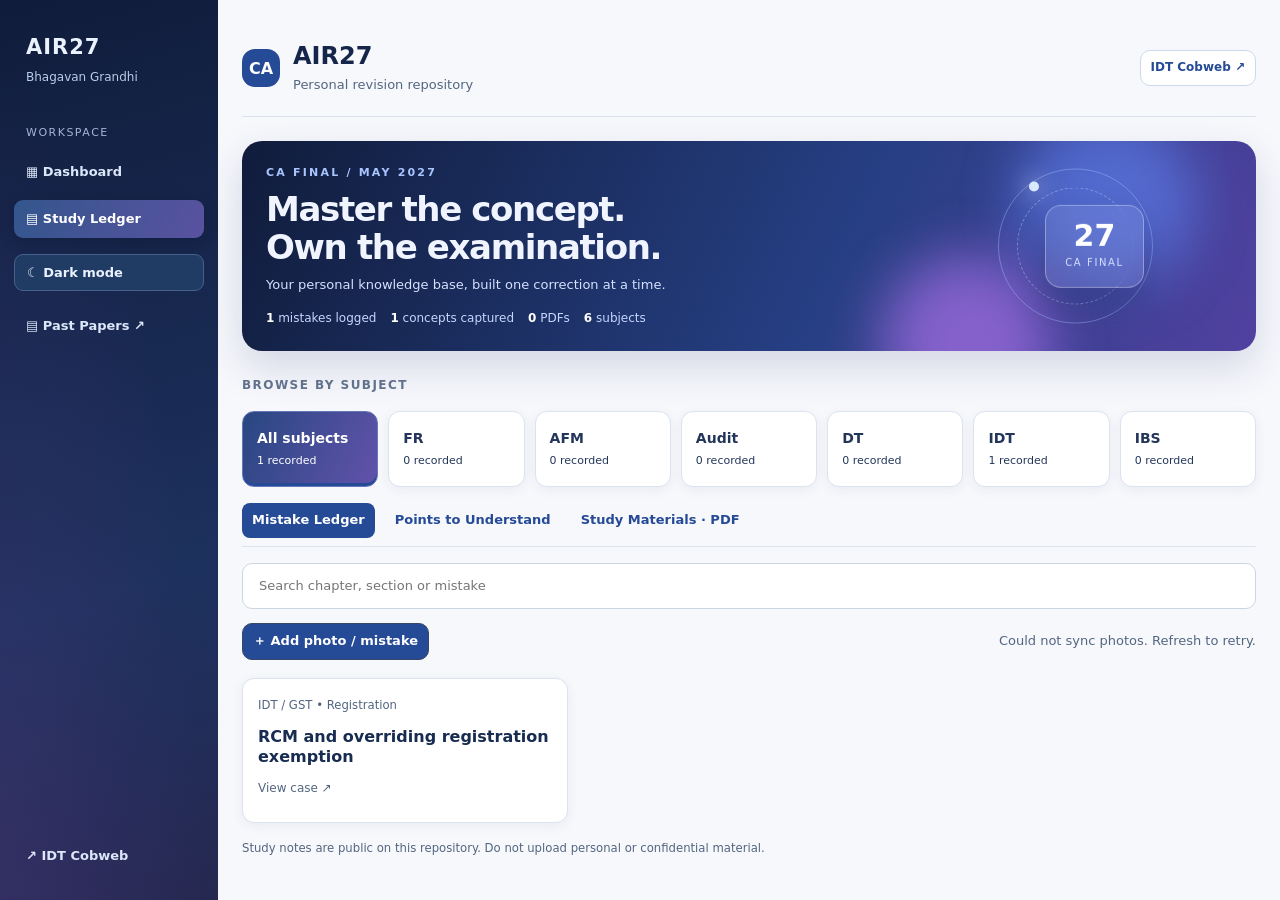
==== index.html @ 5a4ad3eb "Add Past Papers Google Drive link to AIR27 sidebar" ====
<!doctype html><html lang="en"><meta charset="utf-8"><meta name="viewport" content="width=device-width,initial-scale=1"><title>AIR27 | CA Final Study Ledger</title><style>*{box-sizing:border-box}body{margin:0;background:#0b1020;color:#edf2ff;font:16px system-ui}main{max-width:1060px;margin:auto;padding:32px 20px}h1{font-size:clamp(32px,5vw,56px);margin:10px 0}p{color:#b7c4db;line-height:1.5}.tabs{display:flex;flex-wrap:wrap;gap:8px;margin:25px 0}button,input{font:inherit;padding:12px;border-radius:10px;border:1px solid #374766;background:#17233c;color:#fff}button{cursor:pointer}button.active{background:#4959bb}input{width:100%}article{background:#131e33;border:1px solid #35425f;border-radius:18px;padding:20px;margin:18px 0}small{color:#aebcda}img{width:100%;height:auto;border-radius:12px}.empty{padding:30px;text-align:center;color:#aebcda}a{color:#a8baff}body{background:#f1f5f9;color:#18243b}main{max-width:1200px}p,small{color:#536680}h1{color:#15264a}.tabs{display:grid;grid-template-columns:repeat(auto-fit,minmax(135px,1fr));gap:15px}.tabs button{min-height:112px;background:white;color:#23365a;border:1px solid #dbe3ef;box-shadow:0 3px 12px #162c5510;font-weight:700;font-size:19px;display:flex;flex-direction:column;align-items:center;justify-content:center;gap:9px}.tabs button.active{background:#254a96;color:white;border-color:#254a96}.tabs button small{font-size:12px;color:inherit;font-weight:400}input{background:white;color:#18243b;border-color:#cbd5e1}#cards{display:grid;grid-template-columns:repeat(auto-fit,minmax(min(100%,300px),1fr));gap:18px}article{background:white;border:1px solid #dbe3ef;box-shadow:0 3px 12px #162c5510;margin:0;cursor:pointer}article h2{font-size:20px;color:#172c50}article img{display:none}article.open img{display:block;margin:15px 0}article a{color:#254a96;display:inline-block;margin-top:12px}article .hint{color:#536680;font-size:14px}article.open{grid-column:1/-1}article.open img{max-width:850px} .empty{color:#536680}#cards{grid-template-columns:repeat(auto-fill,minmax(min(100%,245px),1fr));margin-top:18px;align-items:start}article{min-height:145px;padding:18px;transition:transform .15s,box-shadow .15s}article:hover{transform:translateY(-3px);box-shadow:0 8px 22px #162c5520}article h2{font-size:18px;margin:12px 0}article:focus-visible{outline:3px solid #6488dc}dialog{width:min(760px,92vw);max-height:88dvh;padding:0;border:1px solid #dbe3ef;border-radius:18px;background:white;color:#18243b;box-shadow:0 25px 90px #14213e55;overflow:hidden}dialog::backdrop{background:#111c35aa;backdrop-filter:blur(3px)}.modal-head{padding:15px 20px;display:flex;align-items:center;justify-content:space-between;gap:12px;border-bottom:1px solid #dbe3ef}.modal-head h2{font-size:18px;margin:0}.modal-body{padding:16px;max-height:calc(88dvh - 76px);overflow:auto;text-align:center}.modal-body img{display:block;width:auto;max-width:100%;max-height:68dvh;margin:auto;object-fit:contain}.modal-body a{display:inline-block;margin:12px;color:#254a96}.close{background:#edf1f8;color:#18243b;border:0;min-width:42px;font-size:22px;padding:7px}body:has(dialog[open]){overflow:hidden}#addPhoto{background:#254a96;margin:12px 0 0;font-weight:700}.upload-form{text-align:left;display:grid;gap:12px}.upload-form label{display:grid;gap:5px;font-weight:600}.upload-form select,.upload-form input{width:100%;padding:11px;border:1px solid #cbd5e1;border-radius:9px;background:white;color:#18243b;font:inherit}.upload-form button{background:#254a96}.upload-form p{margin:0;font-size:13px}.upload-form #uploadStatus{white-space:pre-wrap;color:#254a96}.toolbar{display:flex;justify-content:space-between;align-items:center;gap:12px;flex-wrap:wrap}.toolbar button{margin:0!important}#syncStatus{font-size:13px;color:#536680}#sections{display:flex;gap:10px;margin:0 0 18px;flex-wrap:wrap}#sections button{background:white;color:#254a96;border:1px solid #cbd5e1;font-weight:600}#sections button.active{background:#254a96;color:white}#caseModal .modal-body img.tall{max-height:none;width:100%;height:auto}body{background:#f7f8fc;color:#18243b}main{max-width:1280px;padding:0 22px 32px}.site-head{display:flex;align-items:center;justify-content:space-between;gap:18px;padding:22px 0;border-bottom:1px solid #dce3ef}.brand{display:flex;align-items:center;gap:13px}.brand-mark{display:grid;place-items:center;background:#254a96;color:white;width:46px;height:46px;border-radius:13px;font-weight:800;font-size:19px}.site-head h1{font-size:clamp(20px,3vw,30px);margin:0}.site-head p{margin:4px 0 0;font-size:13px}.head-actions{display:flex;align-items:center;gap:10px}.forum-link{display:inline-flex;align-items:center;gap:8px;text-decoration:none;color:#254a96;border:1px solid #cbd8ee;background:white;border-radius:10px;padding:10px 14px;font-weight:700;font-size:14px;white-space:nowrap}.forum-link:hover{background:#eaf1ff}.workspace-label{font-size:12px;letter-spacing:.12em;font-weight:800;color:#65748d;margin:26px 0 8px}.tabs{margin:10px 0 22px;grid-template-columns:repeat(auto-fit,minmax(125px,1fr));gap:12px}.tabs button{min-height:84px;border-radius:12px;align-items:flex-start;padding:14px;gap:6px}.tabs button.active{background:#e8efff;color:#254a96;border-color:#6488d5;box-shadow:inset 0 -3px #254a96}.tabs button small{color:inherit}#sections{border-bottom:1px solid #dce3ef;padding-bottom:8px;margin-bottom:16px}#sections button{border:0;background:transparent;border-radius:8px}#sections button.active{background:#254a96}#search{margin-bottom:14px;border-radius:10px;padding:13px 16px}.toolbar{margin-bottom:8px}article{border-radius:12px;min-height:145px}.dark{background:#101827;color:#e7eefc}.dark h1,.dark article h2{color:#e7eefc}.dark p,.dark small,.dark .workspace-label,.dark .hint,.dark #syncStatus{color:#a8b8d4}.dark .site-head,.dark #sections{border-color:#34415b}.dark article,.dark .tabs button,.dark #search,.dark .forum-link,.dark dialog{background:#1b2941;color:#e7eefc;border-color:#34415b}.dark .tabs button.active,.dark #sections button.active{background:#355b9e;color:white}.dark #sections button{color:#b7caed}.dark .modal-head{border-color:#34415b}.dark .modal-body a{color:#a8c5ff}.theme-toggle{background:white;color:#254a96;border:1px solid #cbd8ee;padding:10px;min-width:42px}.dark .theme-toggle{background:#1b2941;color:white;border-color:#34415b}@media(max-width:600px){main{padding:0 12px 24px}.site-head{align-items:flex-start;gap:8px}.brand-mark{display:none}.forum-link{padding:9px;font-size:12px}.head-actions{gap:5px}.site-head p{font-size:11px}.tabs{grid-template-columns:repeat(3,1fr)}.tabs button{min-height:72px;font-size:16px}}/* Cinematic motion layer */ .hero{position:relative;isolation:isolate;overflow:hidden;margin:24px 0 12px;min-height:220px;border-radius:24px;background:linear-gradient(115deg,#101c3b,#263f83 58%,#5141a0);color:white;padding:32px;display:flex;align-items:center;box-shadow:0 16px 40px #192e6829}.hero-copy{position:relative;z-index:2;max-width:65%;animation:enter .7s both}.hero .eyebrow{font-size:11px;letter-spacing:.2em;color:#a9c5ff;font-weight:800}.hero h2{font-size:clamp(28px,4vw,47px);line-height:1.08;margin:12px 0;letter-spacing:-.04em}.hero p{color:#d5e1ff;margin:0;font-size:14px}.hero-art{position:absolute;right:1%;top:0;width:48%;height:100%;pointer-events:none;overflow:hidden;z-index:1}.orb{position:absolute;border-radius:50%;filter:blur(28px);opacity:.55;animation:drift 9s ease-in-out infinite alternate}.orb.one{width:180px;height:180px;background:#658cff;right:10%;top:-30px}.orb.two{width:170px;height:170px;background:#c67dff;right:40%;bottom:-75px;animation-delay:-4s}.orbit{position:absolute;width:185px;height:185px;border:1px solid #a6c5ff66;border-radius:50%;right:19%;top:50%;transform:translateY(-50%);animation:spin 18s linear infinite}.orbit:before{content:'';position:absolute;inset:18px;border:1px dashed #d2dfff66;border-radius:50%}.orbit:after{content:'';position:absolute;top:12px;left:30px;width:10px;height:10px;background:#d7e8ff;border-radius:50%;box-shadow:0 0 22px #fff}.float-card{position:absolute;right:21%;top:50%;transform:translateY(-50%);padding:18px 23px;border:1px solid #ffffff55;border-radius:16px;background:#ffffff16;backdrop-filter:blur(9px);box-shadow:0 18px 35px #050b2844;text-align:center;animation:floatcard 5s ease-in-out infinite}.float-card strong{display:block;font-size:38px;line-height:1}.float-card span{font-size:10px;letter-spacing:.16em;color:#d5e1ff}.hero-stats{display:flex;gap:18px;flex-wrap:wrap;margin-top:20px;font-size:13px;color:#c6d6ff}.hero-stats b{color:white}.tabs button,article,.forum-link,#sections button,#addPhoto,.theme-toggle{transition:transform .22s ease,box-shadow .22s ease,background .22s ease,border-color .22s ease}.tabs button:hover,.forum-link:hover,#addPhoto:hover{transform:translateY(-3px);box-shadow:0 8px 24px #3858a329}.tabs button:active,article:active,#addPhoto:active{transform:scale(.98)}article{animation:enter .35s both;animation-delay:var(--delay,0ms)}article:hover{border-color:#7796dd;transform:translateY(-4px)}dialog[open]{animation:pop .24s cubic-bezier(.2,.8,.2,1) both}dialog[open]::backdrop{animation:fade .25s both}@keyframes enter{from{opacity:0;transform:translateY(12px)}to{opacity:1;transform:translateY(0)}}@keyframes pop{from{opacity:0;transform:translateY(14px) scale(.96)}to{opacity:1;transform:translateY(0) scale(1)}}@keyframes fade{from{opacity:0}to{opacity:1}}@keyframes drift{to{transform:translate(-45px,30px) scale(1.2)}}@keyframes spin{from{transform:translateY(-50%) rotate(0)}to{transform:translateY(-50%) rotate(360deg)}}@keyframes floatcard{50%{transform:translateY(calc(-50% - 9px))}}@media(max-width:600px){.hero{min-height:190px;padding:22px;border-radius:17px}.hero-copy{max-width:85%}.hero-art{opacity:.48;width:45%}.float-card{right:0;padding:10px}.float-card strong{font-size:25px}.orbit{right:-60px}.hero-stats{gap:9px;font-size:11px}}@media(prefers-reduced-motion:reduce){*,*::before,*::after{animation:none!important;transition:none!important}}#pdfPreview{width:100%;height:64dvh;border:1px solid #cbd5e1;border-radius:10px;background:white}#pdfPreview[hidden]{display:none}.pdf-badge{display:inline-block;padding:4px 8px;border-radius:5px;background:#fee2e2;color:#991b1b;font-size:11px;font-weight:800;margin-bottom:8px}.air-sidebar{position:fixed;inset:0 auto 0 0;width:218px;padding:24px 14px;background:#122445;color:#eaf1ff;z-index:20;display:flex;flex-direction:column;gap:8px;overflow:auto}.air-sidebar .air-brand{font-size:25px;font-weight:800;letter-spacing:1px;padding:8px 12px 20px}.air-sidebar .air-label{font-size:11px;letter-spacing:1.5px;color:#a3b6d7;padding:10px 12px 4px}.air-sidebar a{display:block;text-decoration:none;color:#dce7fa;padding:12px;border-radius:9px;font-size:14px;font-weight:600}.air-sidebar a:hover,.air-sidebar a[aria-current=page]{background:#34568d;color:#fff}.air-sidebar .air-bottom{margin-top:auto}body{padding-left:218px} @media(max-width:760px){body{padding-left:0}.air-sidebar{position:sticky;top:0;width:100%;height:auto;padding:8px;flex-direction:row;align-items:center;overflow-x:auto;gap:4px}.air-sidebar .air-brand{font-size:16px;padding:8px}.air-sidebar .air-label{display:none}.air-sidebar a{white-space:nowrap;font-size:12px;padding:9px}.air-sidebar .air-bottom{margin:0}}.air-sidebar .air-owner{display:block;font-size:13px;font-weight:500;letter-spacing:0;color:#b9ccea;margin-top:7px;white-space:nowrap}@media(max-width:760px){.air-sidebar .air-owner{font-size:10px;margin-top:3px}}.air-sidebar .air-theme{margin:8px 0;padding:11px 12px;background:#203b64;border:1px solid #45618a;color:#eaf1ff;text-align:left;border-radius:9px;font:600 14px system-ui;cursor:pointer}.air-sidebar .air-theme:hover{background:#34568d}body.dark{color-scheme:dark;background:#101827;color:#e7eefc}body.dark h1,body.dark h2,body.dark h3{color:#e7eefc}body.dark p,body.dark small,body.dark .notice{color:#aebed8}body.dark .metric,body.dark .panel,body.dark .card,body.dark .subject-card{background:#1b2941;border-color:#34415b;color:#e7eefc}body.dark .metric strong{color:#a8c5ff}body.dark input,body.dark select,body.dark textarea{background:#142137;color:#e7eefc;border-color:#435371}body.dark input::placeholder,body.dark textarea::placeholder{color:#91a3be}body.dark .subject-tabs{background:#1b2941}body.dark .subject-tabs button,body.dark .subject-picker button,body.dark .nav button,body.dark button.secondary{background:#243652;color:#dce8ff;border-color:#435371}body.dark .subject-tabs button.active,body.dark .subject-picker button.active,body.dark .nav button.active{background:#4569aa;color:white}body.dark th{background:#243652;color:#dce8ff}body.dark th,body.dark td,body.dark .subject-details{border-color:#34415b}body.dark a{color:#a8c5ff}body.dark .hero p{color:#dce7ff}body.dark .air-sidebar{background:#0b1426}body.dark .air-sidebar a[aria-current=page]{background:#34568d;color:white}body.dark progress{background:#101827}body.dark .hero{border-color:#34415b} @media(max-width:760px){.air-sidebar .air-theme{white-space:nowrap;font-size:12px;margin:0;padding:9px}}/* AIR27 cinematic visual system */.hero{position:relative;isolation:isolate;overflow:hidden;min-height:230px;border-radius:24px;background:linear-gradient(115deg,#101c3b,#263f83 58%,#5141a0);color:white;padding:32px;display:flex;align-items:center;box-shadow:0 16px 40px #192e6829}.hero-copy{position:relative;z-index:2;max-width:72%;animation:airEnter .7s both}.hero .eyebrow{font-size:11px;letter-spacing:.2em;color:#a9c5ff;font-weight:800}.hero h2,body.dark .hero h2{color:#f0f4ff;font-size:clamp(28px,3.6vw,47px);line-height:1.08;margin:12px 0;letter-spacing:-.04em}.hero p,body.dark .hero p{color:#d5e1ff;margin:0;font-size:14px}.hero-art{position:absolute;right:1%;top:0;width:48%;height:100%;pointer-events:none;overflow:hidden;z-index:1}.orb{position:absolute;border-radius:50%;filter:blur(28px);opacity:.55;animation:airDrift 9s ease-in-out infinite alternate}.orb.one{width:180px;height:180px;background:#658cff;right:10%;top:-30px}.orb.two{width:170px;height:170px;background:#c67dff;right:40%;bottom:-75px;animation-delay:-4s}.orbit{position:absolute;width:185px;height:185px;border:1px solid #a6c5ff66;border-radius:50%;right:19%;top:50%;transform:translateY(-50%);animation:airSpin 18s linear infinite}.orbit:before{content:'';position:absolute;inset:18px;border:1px dashed #d2dfff66;border-radius:50%}.orbit:after{content:'';position:absolute;top:12px;left:30px;width:10px;height:10px;background:#d7e8ff;border-radius:50%;box-shadow:0 0 22px #fff}.float-card{position:absolute;right:21%;top:50%;transform:translateY(-50%);padding:18px 23px;border:1px solid #ffffff55;border-radius:16px;background:#ffffff16;backdrop-filter:blur(9px);box-shadow:0 18px 35px #050b2844;text-align:center;animation:airFloat 5s ease-in-out infinite}.float-card strong{display:block;font-size:38px;line-height:1;color:white}.float-card span{font-size:10px;letter-spacing:.16em;color:#d5e1ff}.hero-stats{display:flex;gap:18px;flex-wrap:wrap;margin-top:20px;font-size:13px;color:#c6d6ff}.hero-stats b{color:white}.air-sidebar,body.dark .air-sidebar{background:radial-gradient(ellipse at 0% 100%,#49377966,transparent 65%),linear-gradient(165deg,#101c3b,#1d315e 65%,#262851)}.air-sidebar a[aria-current=page],body.dark .air-sidebar a[aria-current=page]{background:linear-gradient(110deg,#34568d,#5952a0);box-shadow:0 4px 14px #08142e55}.metric,.subject-card,body.dark .metric,body.dark .subject-card{position:relative;overflow:hidden;isolation:isolate}.metric:after,.subject-card:after{content:'';position:absolute;z-index:-1;inset:0;pointer-events:none;background:radial-gradient(ellipse at 100% 0%,#658cff24,transparent 65%),radial-gradient(ellipse at 0% 100%,#a785ff13,transparent 60%)}body.dark .metric:after,body.dark .subject-card:after{background:radial-gradient(ellipse at 100% 0%,#658cff29,transparent 65%),radial-gradient(ellipse at 0% 100%,#a785ff18,transparent 60%)}.subject-card:hover,.metric:hover{box-shadow:0 8px 24px #384c8b25}.subject-tabs button.active,body.dark .subject-tabs button.active,.subject-picker button.active,body.dark .subject-picker button.active,.tabs button.active,body.dark .tabs button.active{background:linear-gradient(115deg,#284781,#6252ab);color:white;border-color:#6678ba}.section-title h2{letter-spacing:-.025em}.panel{box-shadow:0 6px 22px #172c5010}body.dark .panel{box-shadow:0 6px 22px #050b2822}@keyframes airEnter{from{opacity:0;transform:translateY(12px)}to{opacity:1;transform:translateY(0)}}@keyframes airDrift{to{transform:translate(-45px,30px) scale(1.2)}}@keyframes airSpin{to{transform:translateY(-50%) rotate(360deg)}}@keyframes airFloat{50%{transform:translateY(calc(-50% - 7px))}}@media(max-width:600px){.hero{min-height:190px;padding:22px;border-radius:17px}.hero-copy{max-width:90%}.hero-art{opacity:.35;width:45%}.float-card{right:0;padding:10px}.float-card strong{font-size:25px}.orbit{right:-60px}.hero-stats{gap:9px;font-size:11px}}@media(prefers-reduced-motion:reduce){.hero-copy,.orb,.orbit,.float-card{animation:none!important}}/* Compact everyday typography */body{font-size:14px;line-height:1.45}main{padding:20px 24px}h1,.site-head h1{font-size:24px;line-height:1.2}h2{font-size:18px;line-height:1.3}h3{font-size:15px}button,input,select,textarea{font-size:13px;padding:8px 10px}.hero{min-height:190px;padding:24px;border-radius:20px}.hero h2,body.dark .hero h2{font-size:clamp(24px,2.7vw,34px);line-height:1.12;margin:9px 0}.hero p,body.dark .hero p{font-size:13px}.hero-stats{font-size:12px;margin-top:15px;gap:14px}.float-card strong{font-size:30px}.orbit{width:155px;height:155px}.float-card{padding:15px 19px}.metric,.panel{padding:14px}.metric strong{font-size:21px}.subject-card{padding:14px}.subject-card strong{font-size:23px}.subject-details b{font-size:14px}.subject-card small,.metric small{font-size:12px}.subject-grid{gap:12px}.tabs{gap:10px;margin:16px 0}.tabs button{font-size:14px;min-height:76px;gap:5px}.tabs button small{font-size:11px}article{padding:15px}article h2,.modal-head h2{font-size:16px}article .hint{font-size:12px}th,td{font-size:13px;padding:8px}.lecture-status{font-size:12px;min-width:104px}.air-sidebar .air-brand{font-size:21px}.air-sidebar .air-owner{font-size:12px}.air-sidebar a,.air-sidebar .air-theme{font-size:13px;padding:10px 12px}.brand-mark{width:38px;height:38px;font-size:16px}.forum-link{font-size:12px;padding:8px 10px}@media(max-width:760px){main{padding:14px}.air-sidebar .air-brand{font-size:15px}.air-sidebar .air-owner{font-size:10px}.air-sidebar a,.air-sidebar .air-theme{font-size:12px;padding:8px}.hero{min-height:170px;padding:20px}.hero h2,body.dark .hero h2{font-size:25px}.hero-stats{font-size:11px;gap:9px}}</style><body><aside class="air-sidebar" aria-label="AIR27 navigation"><div class="air-brand">AIR27<span class="air-owner">Bhagavan Grandhi</span></div><div class="air-label">WORKSPACE</div><a href="performance.html">▦ Dashboard</a><a href="index.html#ledger" aria-current="page">▤ Study Ledger</a><button type="button" class="air-theme" id="airTheme" aria-pressed="false">☾ Dark mode</button><a href="https://drive.google.com/drive/u/0/mobile/folders/1md6hEb9SBoCEBnolRd4KdMix_ZtPXw5e?usp=sharing_eil_se_dm&amp;ts=6b070f7b" target="_blank" rel="noopener noreferrer">▤ Past Papers ↗</a><a class="air-bottom" href="https://forum.idtwizard.in/" target="_blank" rel="noopener noreferrer">↗ IDT Cobweb</a></aside><main><header class="site-head"><div class="brand"><div class="brand-mark" aria-hidden="true">CA</div><div><h1>AIR27</h1><p>Personal revision repository</p></div></div><div class="head-actions"><a class="forum-link" href="https://forum.idtwizard.in/" target="_blank" rel="noopener noreferrer">IDT Cobweb ↗</a></div></header><section class="hero" aria-label="Study overview"><div class="hero-copy"><div class="eyebrow">CA FINAL / MAY 2027</div><h2>Master the concept.<br>Own the examination.</h2><p>Your personal knowledge base, built one correction at a time.</p><div class="hero-stats"><span><b id="heroMistakes">0</b> mistakes logged</span><span><b id="heroPoints">0</b> concepts captured</span><span><b id="heroPdfs">0</b> PDFs</span><span><b>6</b> subjects</span></div></div><div class="hero-art" aria-hidden="true"><i class="orb one"></i><i class="orb two"></i><i class="orbit"></i><div class="float-card"><strong>27</strong><span>CA FINAL</span></div></div></section><div class="workspace-label">BROWSE BY SUBJECT</div><nav class="tabs" id="tabs"></nav><nav id="sections" aria-label="Study categories"><button id="mistakesTab">Mistake Ledger</button><button id="pointsTab">Points to Understand</button><button id="materialsTab">Study Materials · PDF</button></nav><input id="search" placeholder="Search chapter, section or mistake"><div class="toolbar"><button id="addPhoto">＋ Add photo / mistake</button><small id="syncStatus" role="status"></small></div><div id="cards"></div><p><small>Study notes are public on this repository. Do not upload personal or confidential material.</small></p></main><dialog id="caseModal" aria-labelledby="caseTitle"><div class="modal-head"><h2 id="caseTitle"></h2><button class="close" id="closeCase" aria-label="Close chart">×</button></div><div class="modal-body"><img id="caseImage" alt=""><iframe id="pdfPreview" title="PDF document preview" hidden></iframe><a id="caseLink" target="_blank" rel="noopener">Open original chart ↗</a></div></dialog><dialog id="uploadModal" aria-labelledby="uploadTitle"><div class="modal-head"><h2 id="uploadTitle">Add a mistake photo</h2><button class="close" id="closeUpload" aria-label="Close">×</button></div><div class="modal-body"><form id="photoForm" class="upload-form"><label>Subject<select id="photoSubject" required><option>FR</option><option>AFM</option><option>Audit</option><option>DT</option><option>IDT</option><option>IBS</option></select></label><label>Category<select id="photoCategory"><option value="mistake">Mistake Ledger</option><option value="point">Points to Understand</option><option value="pdf">Study Materials · PDF</option></select></label><label>Chapter / topic<input id="photoChapter" required maxlength="120" placeholder="e.g. GST registration"></label><label>Document / entry title<input id="photoTitle" required maxlength="160" placeholder="What did you get wrong?"></label><label id="fileLabel">Photo or PDF<input id="photoFile" type="file" accept="image/png,image/jpeg,image/webp,application/pdf,.pdf" required></label><label>GitHub fine-grained access token<input id="photoToken" type="password" autocomplete="off" required placeholder="Contents: Read and write"></label><p>Use a token restricted to this repository. It is used only for this upload, never stored. Uploaded files will be PUBLIC on GitHub and available across devices. Upload only material you own or have permission to share publicly. Do not upload paid faculty books, confidential or personal information.</p><button id="savePhoto" type="submit">Save to Mistake Ledger</button><p id="uploadStatus" role="status"></p></form></div></dialog><script>const subjects=['All','FR','AFM','Audit','DT','IDT','IBS'];let selected='All',category='mistake';const sectionOf=e=>e.category==='pdf'?'pdf':e.category==='point'?'point':'mistake';const entries=[{subject:'IDT',chapter:'GST • Registration',title:'RCM and overriding registration exemption',image:'mistakes/idt/registration-001.svg',tags:'Section 22 23 24 notification 5/2017 XYZ Associates'},{subject:'IDT',chapter:'GST • Returns',title:'When GSTR-1 liability exceeds GSTR-3B: five cases',image:'points/idt/gstr1-3b-001.svg',tags:'Rule 88C DRC-01B DRC-03 ITC GSTR-1A IFF Rule 59 duplicate invoice excess payment rate mismatch',category:'point'}];const modal=document.getElementById('caseModal');document.getElementById('closeCase').onclick=()=>modal.close();modal.addEventListener('click',ev=>{if(ev.target===modal){const r=modal.getBoundingClientRect();if(ev.clientX<r.left||ev.clientX>r.right||ev.clientY<r.top||ev.clientY>r.bottom)modal.close()}});modal.addEventListener('close',()=>{document.getElementById('pdfPreview').src='about:blank'});function showCase(e){const frame=document.getElementById('pdfPreview'),pic=document.getElementById('caseImage'),anchor=document.getElementById('caseLink');if(sectionOf(e)==='pdf'){document.getElementById('caseTitle').textContent=e.title;pic.style.display='none';frame.hidden=false;frame.src=e.pdf;anchor.href=e.pdf;anchor.removeAttribute('download');anchor.target='_blank';anchor.textContent='Open PDF in new tab ↗';modal.showModal();return}frame.hidden=true;pic.style.display='block';document.getElementById('caseTitle').textContent=e.title;const im=document.getElementById('caseImage');im.src=e.image;im.alt=e.title;im.classList.toggle('tall',sectionOf(e)==='point');const link=document.getElementById('caseLink');link.href=e.image; if(e.image.startsWith('data:')){link.download='mistake-photo.jpg';link.textContent='Download photo ↓';link.removeAttribute('target')}else{link.removeAttribute('download');link.target='_blank';link.textContent='Open original chart ↗'}modal.showModal()}const tabs=document.getElementById('tabs'),cards=document.getElementById('cards'),search=document.getElementById('search');document.getElementById('mistakesTab').onclick=()=>{category='mistake';render()};document.getElementById('pointsTab').onclick=()=>{category='point';render()};document.getElementById('materialsTab').onclick=()=>{category='pdf';render()};function render(){document.getElementById('materialsTab').classList.toggle('active',category==='pdf');document.getElementById('heroPdfs').textContent=entries.filter(e=>sectionOf(e)==='pdf').length;document.getElementById('addPhoto').textContent=category==='pdf'?'＋ Upload PDF':'＋ Add photo / mistake';document.getElementById('heroMistakes').textContent=entries.filter(e=>sectionOf(e)==='mistake').length;document.getElementById('heroPoints').textContent=entries.filter(e=>sectionOf(e)==='point').length;document.getElementById('mistakesTab').classList.toggle('active',category==='mistake');document.getElementById('pointsTab').classList.toggle('active',category==='point');tabs.replaceChildren();subjects.forEach(s=>{let b=document.createElement('button');b.textContent=s==='All'?'All subjects':s;const sub=document.createElement('small');sub.textContent=entries.filter(e=>sectionOf(e)===category&&(s==='All'||e.subject===s)).length+' recorded';b.append(sub);b.className=s===selected?'active':'';b.onclick=()=>{selected=s;render()};tabs.append(b)});cards.replaceChildren();const list=entries.filter(e=>sectionOf(e)===category&&(selected==='All'||e.subject===selected)&&[e.subject,e.chapter,e.title,e.tags].join(' ').toLowerCase().includes(search.value.toLowerCase()));for(const e of list){const a=document.createElement('article');a.style.setProperty('--delay',Math.min(cards.childElementCount*45,250)+'ms');const label=document.createElement('small');label.textContent=e.subject+' / '+e.chapter;const h=document.createElement('h2');h.textContent=e.title;const hint=document.createElement('div');hint.className='hint';hint.textContent=sectionOf(e)==='pdf'?'Read PDF ↗':'View case ↗';if(sectionOf(e)==='pdf'){const badge=document.createElement('div');badge.className='pdf-badge';badge.textContent='PDF';a.append(badge)}a.tabIndex=0;a.setAttribute('role','button');a.setAttribute('aria-haspopup','dialog');a.onclick=()=>showCase(e);a.onkeydown=ev=>{if(ev.key==='Enter'||ev.key===' '){ev.preventDefault();showCase(e)}};a.append(label,h,hint);cards.append(a)}if(!list.length){cards.textContent='No entries in this subject and category yet.';cards.className='empty'}else cards.className=''}search.oninput=render;render();
const apiRoot='https://api.github.com/repos/grandhibhagavan2-coder/ca-final-performance-tracker/contents/';
const uploadDir='mistakes/uploads';
const uploadModal=document.getElementById('uploadModal'),form=document.getElementById('photoForm'),status=document.getElementById('uploadStatus'),sync=document.getElementById('syncStatus');
const el=id=>document.getElementById(id);
el('addPhoto').onclick=()=>{if(selected!=='All')el('photoSubject').value=selected;el('photoCategory').value=category;updateFileType();status.textContent='';uploadModal.showModal()};
el('closeUpload').onclick=()=>{if(!el('savePhoto').disabled)uploadModal.close()};
uploadModal.addEventListener('close',()=>{el('photoToken').value=''});
function updateFileType(){const pdf=el('photoCategory').value==='pdf';el('photoFile').accept=pdf?'application/pdf,.pdf':'image/png,image/jpeg,image/webp';el('uploadTitle').textContent=pdf?'Upload study material (PDF, max 25 MB)':'Add a mistake photo'}el('photoCategory').onchange=()=>{el('photoFile').value='';updateFileType()};const validEntry=e=>e&&subjects.slice(1).includes(e.subject)&&typeof e.title==='string'&&typeof e.chapter==='string'&&(sectionOf(e)==='pdf'?typeof e.pdf==='string'&&/^materials\/[a-f0-9-]+\.pdf$/.test(e.pdf):typeof e.image==='string'&&/^data:image\/(jpeg|png|webp);base64,[A-Za-z0-9+/=]+$/.test(e.image));
async function loadUploads(){try{sync.textContent='Syncing photos…';const res=await fetch(apiRoot+uploadDir,{cache:'no-store'});if(res.status===404){sync.textContent='Ready to add photos';return}if(!res.ok)throw Error('GitHub '+res.status);const files=await res.json();if(!Array.isArray(files))throw Error('Invalid listing');const known=new Set(entries.map(e=>e.id));let failed=0;for(const f of files){if(f.type!=='file'||!f.name.endsWith('.json')||known.has(f.name))continue;try{const rr=await fetch(f.download_url,{cache:'no-store'});if(!rr.ok)throw Error();const e=await rr.json();if(validEntry(e)){entries.push({...e,id:f.name});known.add(f.name)}else failed++}catch{failed++}}render();sync.textContent=failed?'Some photos could not load. Refresh to retry.':'Photos synchronized'}catch(e){sync.textContent='Could not sync photos. Refresh to retry.'}}
function toBase64(str){const bytes=new TextEncoder().encode(str);let raw='';for(let i=0;i<bytes.length;i+=8192)raw+=String.fromCharCode(...bytes.subarray(i,i+8192));return btoa(raw)}
async function preparePhoto(file){if(file.size>25*1024*1024)throw Error('Choose an image below 25 MB.');const bitmap=await createImageBitmap(file);try{const c=document.createElement('canvas');let scale=Math.min(1,1800/Math.max(bitmap.width,bitmap.height));for(let i=0;i<8;i++){c.width=Math.max(1,Math.round(bitmap.width*scale));c.height=Math.max(1,Math.round(bitmap.height*scale));const ctx=c.getContext('2d');ctx.fillStyle='white';ctx.fillRect(0,0,c.width,c.height);ctx.drawImage(bitmap,0,0,c.width,c.height);const data=c.toDataURL('image/jpeg',0.86-i*0.045);if(data.length<750000)return data;scale*=0.82}throw Error('Image could not be compressed enough.')}finally{bitmap.close()}}
form.onsubmit=async ev=>{ev.preventDefault();const btn=el('savePhoto');if(btn.disabled)return;btn.disabled=true;let token=el('photoToken').value.trim();el('photoToken').value='';try{status.textContent='Preparing photo…';const entry={category:el('photoCategory').value,subject:el('photoSubject').value,chapter:el('photoChapter').value.trim(),title:el('photoTitle').value.trim(),tags:'Uploaded material',date:new Date().toISOString()};const file=el('photoFile').files[0];if(!entry.title||!entry.chapter||!file)throw Error('Enter a title, chapter and file.');if(sectionOf(entry)==='pdf'){if(file.size>25*1024*1024)throw Error('PDF must be 25 MB or smaller.');if(await file.slice(0,5).text()!=='%PDF-')throw Error('Choose a valid PDF.');if(!confirm('This PDF will be publicly accessible on GitHub. Do you have permission to share it publicly?'))return;const bytes=new Uint8Array(await file.arrayBuffer());let raw='';for(let i=0;i<bytes.length;i+=8192)raw+=String.fromCharCode(...bytes.subarray(i,i+8192));entry.pdf='materials/'+crypto.randomUUID()+'.pdf';status.textContent='Uploading PDF…';const pdfRes=await fetch(apiRoot+entry.pdf,{method:'PUT',headers:{Authorization:'Bearer '+token,Accept:'application/vnd.github+json','Content-Type':'application/json'},body:JSON.stringify({message:'Add '+entry.subject+' study PDF',content:btoa(raw),branch:'main'})});if(!pdfRes.ok)throw Error('PDF upload failed ('+pdfRes.status+').');entry.tags='PDF study material';}else{entry.image=await preparePhoto(file);entry.tags='Uploaded photo';}if(!validEntry(entry)||!entry.title||!entry.chapter)throw Error('Enter a title, chapter and valid photo.');const id=crypto.randomUUID()+'.json';status.textContent='Saving to GitHub…';const response=await fetch(apiRoot+uploadDir+'/'+id,{method:'PUT',headers:{Authorization:'Bearer '+token,Accept:'application/vnd.github+json','Content-Type':'application/json','X-GitHub-Api-Version':'2022-11-28'},body:JSON.stringify({message:'Add '+entry.subject+' mistake photo',content:toBase64(JSON.stringify(entry)),branch:'main'})});if(!response.ok)throw Error('GitHub rejected upload ('+response.status+'). Check token permissions and repository access. If the PDF itself uploaded, its metadata may still need to be added.');entries.push({...entry,id});selected=entry.subject;category=sectionOf(entry);search.value='';render();form.reset();uploadModal.close();sync.textContent='File saved to GitHub successfully'}catch(e){status.textContent=e.message+' Re-enter your token to retry.'}finally{token='';btn.disabled=false}};
function routeWorkspace(){const repo=location.hash==='#repository';category=repo?'pdf':'mistake';selected='All';search.value='';document.querySelectorAll('.air-sidebar a').forEach(a=>a.removeAttribute('aria-current'));document.querySelector('.air-sidebar a[href="index.html#ledger"]').setAttribute('aria-current','page');render()}window.addEventListener('hashchange',routeWorkspace);if(location.hash)routeWorkspace();loadUploads();</script><script>(function(){const b=document.getElementById('airTheme');function apply(d){document.body.classList.toggle('dark',d);b.textContent=d?'☀ Light mode':'☾ Dark mode';b.setAttribute('aria-pressed',String(d));}let dark=false;try{dark=localStorage.getItem('ledger-theme')==='dark'}catch{}apply(dark);b.onclick=()=>{dark=!document.body.classList.contains('dark');apply(dark);try{localStorage.setItem('ledger-theme',dark?'dark':'light')}catch{}};window.addEventListener('storage',e=>{if(e.key==='ledger-theme')apply(e.newValue==='dark')})})();</script></body></html>
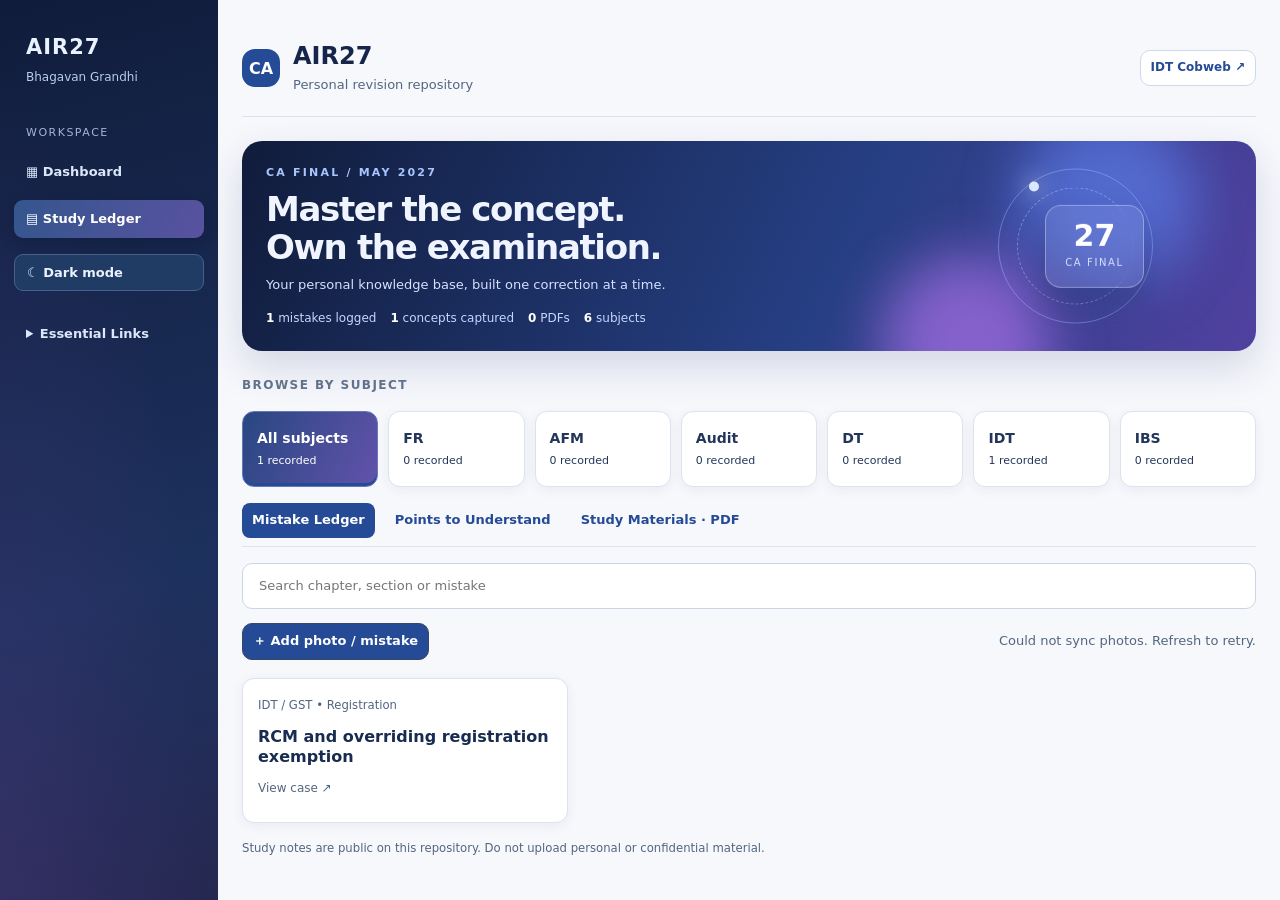
==== commit 671e16f5: "Group essential links in sidebar with custom add and remove controls" ====
--- a/index.html
+++ b/index.html
@@ -1,4 +1,4 @@
-<!doctype html><html lang="en"><meta charset="utf-8"><meta name="viewport" content="width=device-width,initial-scale=1"><title>AIR27 | CA Final Study Ledger</title><style>*{box-sizing:border-box}body{margin:0;background:#0b1020;color:#edf2ff;font:16px system-ui}main{max-width:1060px;margin:auto;padding:32px 20px}h1{font-size:clamp(32px,5vw,56px);margin:10px 0}p{color:#b7c4db;line-height:1.5}.tabs{display:flex;flex-wrap:wrap;gap:8px;margin:25px 0}button,input{font:inherit;padding:12px;border-radius:10px;border:1px solid #374766;background:#17233c;color:#fff}button{cursor:pointer}button.active{background:#4959bb}input{width:100%}article{background:#131e33;border:1px solid #35425f;border-radius:18px;padding:20px;margin:18px 0}small{color:#aebcda}img{width:100%;height:auto;border-radius:12px}.empty{padding:30px;text-align:center;color:#aebcda}a{color:#a8baff}body{background:#f1f5f9;color:#18243b}main{max-width:1200px}p,small{color:#536680}h1{color:#15264a}.tabs{display:grid;grid-template-columns:repeat(auto-fit,minmax(135px,1fr));gap:15px}.tabs button{min-height:112px;background:white;color:#23365a;border:1px solid #dbe3ef;box-shadow:0 3px 12px #162c5510;font-weight:700;font-size:19px;display:flex;flex-direction:column;align-items:center;justify-content:center;gap:9px}.tabs button.active{background:#254a96;color:white;border-color:#254a96}.tabs button small{font-size:12px;color:inherit;font-weight:400}input{background:white;color:#18243b;border-color:#cbd5e1}#cards{display:grid;grid-template-columns:repeat(auto-fit,minmax(min(100%,300px),1fr));gap:18px}article{background:white;border:1px solid #dbe3ef;box-shadow:0 3px 12px #162c5510;margin:0;cursor:pointer}article h2{font-size:20px;color:#172c50}article img{display:none}article.open img{display:block;margin:15px 0}article a{color:#254a96;display:inline-block;margin-top:12px}article .hint{color:#536680;font-size:14px}article.open{grid-column:1/-1}article.open img{max-width:850px} .empty{color:#536680}#cards{grid-template-columns:repeat(auto-fill,minmax(min(100%,245px),1fr));margin-top:18px;align-items:start}article{min-height:145px;padding:18px;transition:transform .15s,box-shadow .15s}article:hover{transform:translateY(-3px);box-shadow:0 8px 22px #162c5520}article h2{font-size:18px;margin:12px 0}article:focus-visible{outline:3px solid #6488dc}dialog{width:min(760px,92vw);max-height:88dvh;padding:0;border:1px solid #dbe3ef;border-radius:18px;background:white;color:#18243b;box-shadow:0 25px 90px #14213e55;overflow:hidden}dialog::backdrop{background:#111c35aa;backdrop-filter:blur(3px)}.modal-head{padding:15px 20px;display:flex;align-items:center;justify-content:space-between;gap:12px;border-bottom:1px solid #dbe3ef}.modal-head h2{font-size:18px;margin:0}.modal-body{padding:16px;max-height:calc(88dvh - 76px);overflow:auto;text-align:center}.modal-body img{display:block;width:auto;max-width:100%;max-height:68dvh;margin:auto;object-fit:contain}.modal-body a{display:inline-block;margin:12px;color:#254a96}.close{background:#edf1f8;color:#18243b;border:0;min-width:42px;font-size:22px;padding:7px}body:has(dialog[open]){overflow:hidden}#addPhoto{background:#254a96;margin:12px 0 0;font-weight:700}.upload-form{text-align:left;display:grid;gap:12px}.upload-form label{display:grid;gap:5px;font-weight:600}.upload-form select,.upload-form input{width:100%;padding:11px;border:1px solid #cbd5e1;border-radius:9px;background:white;color:#18243b;font:inherit}.upload-form button{background:#254a96}.upload-form p{margin:0;font-size:13px}.upload-form #uploadStatus{white-space:pre-wrap;color:#254a96}.toolbar{display:flex;justify-content:space-between;align-items:center;gap:12px;flex-wrap:wrap}.toolbar button{margin:0!important}#syncStatus{font-size:13px;color:#536680}#sections{display:flex;gap:10px;margin:0 0 18px;flex-wrap:wrap}#sections button{background:white;color:#254a96;border:1px solid #cbd5e1;font-weight:600}#sections button.active{background:#254a96;color:white}#caseModal .modal-body img.tall{max-height:none;width:100%;height:auto}body{background:#f7f8fc;color:#18243b}main{max-width:1280px;padding:0 22px 32px}.site-head{display:flex;align-items:center;justify-content:space-between;gap:18px;padding:22px 0;border-bottom:1px solid #dce3ef}.brand{display:flex;align-items:center;gap:13px}.brand-mark{display:grid;place-items:center;background:#254a96;color:white;width:46px;height:46px;border-radius:13px;font-weight:800;font-size:19px}.site-head h1{font-size:clamp(20px,3vw,30px);margin:0}.site-head p{margin:4px 0 0;font-size:13px}.head-actions{display:flex;align-items:center;gap:10px}.forum-link{display:inline-flex;align-items:center;gap:8px;text-decoration:none;color:#254a96;border:1px solid #cbd8ee;background:white;border-radius:10px;padding:10px 14px;font-weight:700;font-size:14px;white-space:nowrap}.forum-link:hover{background:#eaf1ff}.workspace-label{font-size:12px;letter-spacing:.12em;font-weight:800;color:#65748d;margin:26px 0 8px}.tabs{margin:10px 0 22px;grid-template-columns:repeat(auto-fit,minmax(125px,1fr));gap:12px}.tabs button{min-height:84px;border-radius:12px;align-items:flex-start;padding:14px;gap:6px}.tabs button.active{background:#e8efff;color:#254a96;border-color:#6488d5;box-shadow:inset 0 -3px #254a96}.tabs button small{color:inherit}#sections{border-bottom:1px solid #dce3ef;padding-bottom:8px;margin-bottom:16px}#sections button{border:0;background:transparent;border-radius:8px}#sections button.active{background:#254a96}#search{margin-bottom:14px;border-radius:10px;padding:13px 16px}.toolbar{margin-bottom:8px}article{border-radius:12px;min-height:145px}.dark{background:#101827;color:#e7eefc}.dark h1,.dark article h2{color:#e7eefc}.dark p,.dark small,.dark .workspace-label,.dark .hint,.dark #syncStatus{color:#a8b8d4}.dark .site-head,.dark #sections{border-color:#34415b}.dark article,.dark .tabs button,.dark #search,.dark .forum-link,.dark dialog{background:#1b2941;color:#e7eefc;border-color:#34415b}.dark .tabs button.active,.dark #sections button.active{background:#355b9e;color:white}.dark #sections button{color:#b7caed}.dark .modal-head{border-color:#34415b}.dark .modal-body a{color:#a8c5ff}.theme-toggle{background:white;color:#254a96;border:1px solid #cbd8ee;padding:10px;min-width:42px}.dark .theme-toggle{background:#1b2941;color:white;border-color:#34415b}@media(max-width:600px){main{padding:0 12px 24px}.site-head{align-items:flex-start;gap:8px}.brand-mark{display:none}.forum-link{padding:9px;font-size:12px}.head-actions{gap:5px}.site-head p{font-size:11px}.tabs{grid-template-columns:repeat(3,1fr)}.tabs button{min-height:72px;font-size:16px}}/* Cinematic motion layer */ .hero{position:relative;isolation:isolate;overflow:hidden;margin:24px 0 12px;min-height:220px;border-radius:24px;background:linear-gradient(115deg,#101c3b,#263f83 58%,#5141a0);color:white;padding:32px;display:flex;align-items:center;box-shadow:0 16px 40px #192e6829}.hero-copy{position:relative;z-index:2;max-width:65%;animation:enter .7s both}.hero .eyebrow{font-size:11px;letter-spacing:.2em;color:#a9c5ff;font-weight:800}.hero h2{font-size:clamp(28px,4vw,47px);line-height:1.08;margin:12px 0;letter-spacing:-.04em}.hero p{color:#d5e1ff;margin:0;font-size:14px}.hero-art{position:absolute;right:1%;top:0;width:48%;height:100%;pointer-events:none;overflow:hidden;z-index:1}.orb{position:absolute;border-radius:50%;filter:blur(28px);opacity:.55;animation:drift 9s ease-in-out infinite alternate}.orb.one{width:180px;height:180px;background:#658cff;right:10%;top:-30px}.orb.two{width:170px;height:170px;background:#c67dff;right:40%;bottom:-75px;animation-delay:-4s}.orbit{position:absolute;width:185px;height:185px;border:1px solid #a6c5ff66;border-radius:50%;right:19%;top:50%;transform:translateY(-50%);animation:spin 18s linear infinite}.orbit:before{content:'';position:absolute;inset:18px;border:1px dashed #d2dfff66;border-radius:50%}.orbit:after{content:'';position:absolute;top:12px;left:30px;width:10px;height:10px;background:#d7e8ff;border-radius:50%;box-shadow:0 0 22px #fff}.float-card{position:absolute;right:21%;top:50%;transform:translateY(-50%);padding:18px 23px;border:1px solid #ffffff55;border-radius:16px;background:#ffffff16;backdrop-filter:blur(9px);box-shadow:0 18px 35px #050b2844;text-align:center;animation:floatcard 5s ease-in-out infinite}.float-card strong{display:block;font-size:38px;line-height:1}.float-card span{font-size:10px;letter-spacing:.16em;color:#d5e1ff}.hero-stats{display:flex;gap:18px;flex-wrap:wrap;margin-top:20px;font-size:13px;color:#c6d6ff}.hero-stats b{color:white}.tabs button,article,.forum-link,#sections button,#addPhoto,.theme-toggle{transition:transform .22s ease,box-shadow .22s ease,background .22s ease,border-color .22s ease}.tabs button:hover,.forum-link:hover,#addPhoto:hover{transform:translateY(-3px);box-shadow:0 8px 24px #3858a329}.tabs button:active,article:active,#addPhoto:active{transform:scale(.98)}article{animation:enter .35s both;animation-delay:var(--delay,0ms)}article:hover{border-color:#7796dd;transform:translateY(-4px)}dialog[open]{animation:pop .24s cubic-bezier(.2,.8,.2,1) both}dialog[open]::backdrop{animation:fade .25s both}@keyframes enter{from{opacity:0;transform:translateY(12px)}to{opacity:1;transform:translateY(0)}}@keyframes pop{from{opacity:0;transform:translateY(14px) scale(.96)}to{opacity:1;transform:translateY(0) scale(1)}}@keyframes fade{from{opacity:0}to{opacity:1}}@keyframes drift{to{transform:translate(-45px,30px) scale(1.2)}}@keyframes spin{from{transform:translateY(-50%) rotate(0)}to{transform:translateY(-50%) rotate(360deg)}}@keyframes floatcard{50%{transform:translateY(calc(-50% - 9px))}}@media(max-width:600px){.hero{min-height:190px;padding:22px;border-radius:17px}.hero-copy{max-width:85%}.hero-art{opacity:.48;width:45%}.float-card{right:0;padding:10px}.float-card strong{font-size:25px}.orbit{right:-60px}.hero-stats{gap:9px;font-size:11px}}@media(prefers-reduced-motion:reduce){*,*::before,*::after{animation:none!important;transition:none!important}}#pdfPreview{width:100%;height:64dvh;border:1px solid #cbd5e1;border-radius:10px;background:white}#pdfPreview[hidden]{display:none}.pdf-badge{display:inline-block;padding:4px 8px;border-radius:5px;background:#fee2e2;color:#991b1b;font-size:11px;font-weight:800;margin-bottom:8px}.air-sidebar{position:fixed;inset:0 auto 0 0;width:218px;padding:24px 14px;background:#122445;color:#eaf1ff;z-index:20;display:flex;flex-direction:column;gap:8px;overflow:auto}.air-sidebar .air-brand{font-size:25px;font-weight:800;letter-spacing:1px;padding:8px 12px 20px}.air-sidebar .air-label{font-size:11px;letter-spacing:1.5px;color:#a3b6d7;padding:10px 12px 4px}.air-sidebar a{display:block;text-decoration:none;color:#dce7fa;padding:12px;border-radius:9px;font-size:14px;font-weight:600}.air-sidebar a:hover,.air-sidebar a[aria-current=page]{background:#34568d;color:#fff}.air-sidebar .air-bottom{margin-top:auto}body{padding-left:218px} @media(max-width:760px){body{padding-left:0}.air-sidebar{position:sticky;top:0;width:100%;height:auto;padding:8px;flex-direction:row;align-items:center;overflow-x:auto;gap:4px}.air-sidebar .air-brand{font-size:16px;padding:8px}.air-sidebar .air-label{display:none}.air-sidebar a{white-space:nowrap;font-size:12px;padding:9px}.air-sidebar .air-bottom{margin:0}}.air-sidebar .air-owner{display:block;font-size:13px;font-weight:500;letter-spacing:0;color:#b9ccea;margin-top:7px;white-space:nowrap}@media(max-width:760px){.air-sidebar .air-owner{font-size:10px;margin-top:3px}}.air-sidebar .air-theme{margin:8px 0;padding:11px 12px;background:#203b64;border:1px solid #45618a;color:#eaf1ff;text-align:left;border-radius:9px;font:600 14px system-ui;cursor:pointer}.air-sidebar .air-theme:hover{background:#34568d}body.dark{color-scheme:dark;background:#101827;color:#e7eefc}body.dark h1,body.dark h2,body.dark h3{color:#e7eefc}body.dark p,body.dark small,body.dark .notice{color:#aebed8}body.dark .metric,body.dark .panel,body.dark .card,body.dark .subject-card{background:#1b2941;border-color:#34415b;color:#e7eefc}body.dark .metric strong{color:#a8c5ff}body.dark input,body.dark select,body.dark textarea{background:#142137;color:#e7eefc;border-color:#435371}body.dark input::placeholder,body.dark textarea::placeholder{color:#91a3be}body.dark .subject-tabs{background:#1b2941}body.dark .subject-tabs button,body.dark .subject-picker button,body.dark .nav button,body.dark button.secondary{background:#243652;color:#dce8ff;border-color:#435371}body.dark .subject-tabs button.active,body.dark .subject-picker button.active,body.dark .nav button.active{background:#4569aa;color:white}body.dark th{background:#243652;color:#dce8ff}body.dark th,body.dark td,body.dark .subject-details{border-color:#34415b}body.dark a{color:#a8c5ff}body.dark .hero p{color:#dce7ff}body.dark .air-sidebar{background:#0b1426}body.dark .air-sidebar a[aria-current=page]{background:#34568d;color:white}body.dark progress{background:#101827}body.dark .hero{border-color:#34415b} @media(max-width:760px){.air-sidebar .air-theme{white-space:nowrap;font-size:12px;margin:0;padding:9px}}/* AIR27 cinematic visual system */.hero{position:relative;isolation:isolate;overflow:hidden;min-height:230px;border-radius:24px;background:linear-gradient(115deg,#101c3b,#263f83 58%,#5141a0);color:white;padding:32px;display:flex;align-items:center;box-shadow:0 16px 40px #192e6829}.hero-copy{position:relative;z-index:2;max-width:72%;animation:airEnter .7s both}.hero .eyebrow{font-size:11px;letter-spacing:.2em;color:#a9c5ff;font-weight:800}.hero h2,body.dark .hero h2{color:#f0f4ff;font-size:clamp(28px,3.6vw,47px);line-height:1.08;margin:12px 0;letter-spacing:-.04em}.hero p,body.dark .hero p{color:#d5e1ff;margin:0;font-size:14px}.hero-art{position:absolute;right:1%;top:0;width:48%;height:100%;pointer-events:none;overflow:hidden;z-index:1}.orb{position:absolute;border-radius:50%;filter:blur(28px);opacity:.55;animation:airDrift 9s ease-in-out infinite alternate}.orb.one{width:180px;height:180px;background:#658cff;right:10%;top:-30px}.orb.two{width:170px;height:170px;background:#c67dff;right:40%;bottom:-75px;animation-delay:-4s}.orbit{position:absolute;width:185px;height:185px;border:1px solid #a6c5ff66;border-radius:50%;right:19%;top:50%;transform:translateY(-50%);animation:airSpin 18s linear infinite}.orbit:before{content:'';position:absolute;inset:18px;border:1px dashed #d2dfff66;border-radius:50%}.orbit:after{content:'';position:absolute;top:12px;left:30px;width:10px;height:10px;background:#d7e8ff;border-radius:50%;box-shadow:0 0 22px #fff}.float-card{position:absolute;right:21%;top:50%;transform:translateY(-50%);padding:18px 23px;border:1px solid #ffffff55;border-radius:16px;background:#ffffff16;backdrop-filter:blur(9px);box-shadow:0 18px 35px #050b2844;text-align:center;animation:airFloat 5s ease-in-out infinite}.float-card strong{display:block;font-size:38px;line-height:1;color:white}.float-card span{font-size:10px;letter-spacing:.16em;color:#d5e1ff}.hero-stats{display:flex;gap:18px;flex-wrap:wrap;margin-top:20px;font-size:13px;color:#c6d6ff}.hero-stats b{color:white}.air-sidebar,body.dark .air-sidebar{background:radial-gradient(ellipse at 0% 100%,#49377966,transparent 65%),linear-gradient(165deg,#101c3b,#1d315e 65%,#262851)}.air-sidebar a[aria-current=page],body.dark .air-sidebar a[aria-current=page]{background:linear-gradient(110deg,#34568d,#5952a0);box-shadow:0 4px 14px #08142e55}.metric,.subject-card,body.dark .metric,body.dark .subject-card{position:relative;overflow:hidden;isolation:isolate}.metric:after,.subject-card:after{content:'';position:absolute;z-index:-1;inset:0;pointer-events:none;background:radial-gradient(ellipse at 100% 0%,#658cff24,transparent 65%),radial-gradient(ellipse at 0% 100%,#a785ff13,transparent 60%)}body.dark .metric:after,body.dark .subject-card:after{background:radial-gradient(ellipse at 100% 0%,#658cff29,transparent 65%),radial-gradient(ellipse at 0% 100%,#a785ff18,transparent 60%)}.subject-card:hover,.metric:hover{box-shadow:0 8px 24px #384c8b25}.subject-tabs button.active,body.dark .subject-tabs button.active,.subject-picker button.active,body.dark .subject-picker button.active,.tabs button.active,body.dark .tabs button.active{background:linear-gradient(115deg,#284781,#6252ab);color:white;border-color:#6678ba}.section-title h2{letter-spacing:-.025em}.panel{box-shadow:0 6px 22px #172c5010}body.dark .panel{box-shadow:0 6px 22px #050b2822}@keyframes airEnter{from{opacity:0;transform:translateY(12px)}to{opacity:1;transform:translateY(0)}}@keyframes airDrift{to{transform:translate(-45px,30px) scale(1.2)}}@keyframes airSpin{to{transform:translateY(-50%) rotate(360deg)}}@keyframes airFloat{50%{transform:translateY(calc(-50% - 7px))}}@media(max-width:600px){.hero{min-height:190px;padding:22px;border-radius:17px}.hero-copy{max-width:90%}.hero-art{opacity:.35;width:45%}.float-card{right:0;padding:10px}.float-card strong{font-size:25px}.orbit{right:-60px}.hero-stats{gap:9px;font-size:11px}}@media(prefers-reduced-motion:reduce){.hero-copy,.orb,.orbit,.float-card{animation:none!important}}/* Compact everyday typography */body{font-size:14px;line-height:1.45}main{padding:20px 24px}h1,.site-head h1{font-size:24px;line-height:1.2}h2{font-size:18px;line-height:1.3}h3{font-size:15px}button,input,select,textarea{font-size:13px;padding:8px 10px}.hero{min-height:190px;padding:24px;border-radius:20px}.hero h2,body.dark .hero h2{font-size:clamp(24px,2.7vw,34px);line-height:1.12;margin:9px 0}.hero p,body.dark .hero p{font-size:13px}.hero-stats{font-size:12px;margin-top:15px;gap:14px}.float-card strong{font-size:30px}.orbit{width:155px;height:155px}.float-card{padding:15px 19px}.metric,.panel{padding:14px}.metric strong{font-size:21px}.subject-card{padding:14px}.subject-card strong{font-size:23px}.subject-details b{font-size:14px}.subject-card small,.metric small{font-size:12px}.subject-grid{gap:12px}.tabs{gap:10px;margin:16px 0}.tabs button{font-size:14px;min-height:76px;gap:5px}.tabs button small{font-size:11px}article{padding:15px}article h2,.modal-head h2{font-size:16px}article .hint{font-size:12px}th,td{font-size:13px;padding:8px}.lecture-status{font-size:12px;min-width:104px}.air-sidebar .air-brand{font-size:21px}.air-sidebar .air-owner{font-size:12px}.air-sidebar a,.air-sidebar .air-theme{font-size:13px;padding:10px 12px}.brand-mark{width:38px;height:38px;font-size:16px}.forum-link{font-size:12px;padding:8px 10px}@media(max-width:760px){main{padding:14px}.air-sidebar .air-brand{font-size:15px}.air-sidebar .air-owner{font-size:10px}.air-sidebar a,.air-sidebar .air-theme{font-size:12px;padding:8px}.hero{min-height:170px;padding:20px}.hero h2,body.dark .hero h2{font-size:25px}.hero-stats{font-size:11px;gap:9px}}</style><body><aside class="air-sidebar" aria-label="AIR27 navigation"><div class="air-brand">AIR27<span class="air-owner">Bhagavan Grandhi</span></div><div class="air-label">WORKSPACE</div><a href="performance.html">▦ Dashboard</a><a href="index.html#ledger" aria-current="page">▤ Study Ledger</a><button type="button" class="air-theme" id="airTheme" aria-pressed="false">☾ Dark mode</button><a href="https://drive.google.com/drive/u/0/mobile/folders/1md6hEb9SBoCEBnolRd4KdMix_ZtPXw5e?usp=sharing_eil_se_dm&amp;ts=6b070f7b" target="_blank" rel="noopener noreferrer">▤ Past Papers ↗</a><a class="air-bottom" href="https://forum.idtwizard.in/" target="_blank" rel="noopener noreferrer">↗ IDT Cobweb</a></aside><main><header class="site-head"><div class="brand"><div class="brand-mark" aria-hidden="true">CA</div><div><h1>AIR27</h1><p>Personal revision repository</p></div></div><div class="head-actions"><a class="forum-link" href="https://forum.idtwizard.in/" target="_blank" rel="noopener noreferrer">IDT Cobweb ↗</a></div></header><section class="hero" aria-label="Study overview"><div class="hero-copy"><div class="eyebrow">CA FINAL / MAY 2027</div><h2>Master the concept.<br>Own the examination.</h2><p>Your personal knowledge base, built one correction at a time.</p><div class="hero-stats"><span><b id="heroMistakes">0</b> mistakes logged</span><span><b id="heroPoints">0</b> concepts captured</span><span><b id="heroPdfs">0</b> PDFs</span><span><b>6</b> subjects</span></div></div><div class="hero-art" aria-hidden="true"><i class="orb one"></i><i class="orb two"></i><i class="orbit"></i><div class="float-card"><strong>27</strong><span>CA FINAL</span></div></div></section><div class="workspace-label">BROWSE BY SUBJECT</div><nav class="tabs" id="tabs"></nav><nav id="sections" aria-label="Study categories"><button id="mistakesTab">Mistake Ledger</button><button id="pointsTab">Points to Understand</button><button id="materialsTab">Study Materials · PDF</button></nav><input id="search" placeholder="Search chapter, section or mistake"><div class="toolbar"><button id="addPhoto">＋ Add photo / mistake</button><small id="syncStatus" role="status"></small></div><div id="cards"></div><p><small>Study notes are public on this repository. Do not upload personal or confidential material.</small></p></main><dialog id="caseModal" aria-labelledby="caseTitle"><div class="modal-head"><h2 id="caseTitle"></h2><button class="close" id="closeCase" aria-label="Close chart">×</button></div><div class="modal-body"><img id="caseImage" alt=""><iframe id="pdfPreview" title="PDF document preview" hidden></iframe><a id="caseLink" target="_blank" rel="noopener">Open original chart ↗</a></div></dialog><dialog id="uploadModal" aria-labelledby="uploadTitle"><div class="modal-head"><h2 id="uploadTitle">Add a mistake photo</h2><button class="close" id="closeUpload" aria-label="Close">×</button></div><div class="modal-body"><form id="photoForm" class="upload-form"><label>Subject<select id="photoSubject" required><option>FR</option><option>AFM</option><option>Audit</option><option>DT</option><option>IDT</option><option>IBS</option></select></label><label>Category<select id="photoCategory"><option value="mistake">Mistake Ledger</option><option value="point">Points to Understand</option><option value="pdf">Study Materials · PDF</option></select></label><label>Chapter / topic<input id="photoChapter" required maxlength="120" placeholder="e.g. GST registration"></label><label>Document / entry title<input id="photoTitle" required maxlength="160" placeholder="What did you get wrong?"></label><label id="fileLabel">Photo or PDF<input id="photoFile" type="file" accept="image/png,image/jpeg,image/webp,application/pdf,.pdf" required></label><label>GitHub fine-grained access token<input id="photoToken" type="password" autocomplete="off" required placeholder="Contents: Read and write"></label><p>Use a token restricted to this repository. It is used only for this upload, never stored. Uploaded files will be PUBLIC on GitHub and available across devices. Upload only material you own or have permission to share publicly. Do not upload paid faculty books, confidential or personal information.</p><button id="savePhoto" type="submit">Save to Mistake Ledger</button><p id="uploadStatus" role="status"></p></form></div></dialog><script>const subjects=['All','FR','AFM','Audit','DT','IDT','IBS'];let selected='All',category='mistake';const sectionOf=e=>e.category==='pdf'?'pdf':e.category==='point'?'point':'mistake';const entries=[{subject:'IDT',chapter:'GST • Registration',title:'RCM and overriding registration exemption',image:'mistakes/idt/registration-001.svg',tags:'Section 22 23 24 notification 5/2017 XYZ Associates'},{subject:'IDT',chapter:'GST • Returns',title:'When GSTR-1 liability exceeds GSTR-3B: five cases',image:'points/idt/gstr1-3b-001.svg',tags:'Rule 88C DRC-01B DRC-03 ITC GSTR-1A IFF Rule 59 duplicate invoice excess payment rate mismatch',category:'point'}];const modal=document.getElementById('caseModal');document.getElementById('closeCase').onclick=()=>modal.close();modal.addEventListener('click',ev=>{if(ev.target===modal){const r=modal.getBoundingClientRect();if(ev.clientX<r.left||ev.clientX>r.right||ev.clientY<r.top||ev.clientY>r.bottom)modal.close()}});modal.addEventListener('close',()=>{document.getElementById('pdfPreview').src='about:blank'});function showCase(e){const frame=document.getElementById('pdfPreview'),pic=document.getElementById('caseImage'),anchor=document.getElementById('caseLink');if(sectionOf(e)==='pdf'){document.getElementById('caseTitle').textContent=e.title;pic.style.display='none';frame.hidden=false;frame.src=e.pdf;anchor.href=e.pdf;anchor.removeAttribute('download');anchor.target='_blank';anchor.textContent='Open PDF in new tab ↗';modal.showModal();return}frame.hidden=true;pic.style.display='block';document.getElementById('caseTitle').textContent=e.title;const im=document.getElementById('caseImage');im.src=e.image;im.alt=e.title;im.classList.toggle('tall',sectionOf(e)==='point');const link=document.getElementById('caseLink');link.href=e.image; if(e.image.startsWith('data:')){link.download='mistake-photo.jpg';link.textContent='Download photo ↓';link.removeAttribute('target')}else{link.removeAttribute('download');link.target='_blank';link.textContent='Open original chart ↗'}modal.showModal()}const tabs=document.getElementById('tabs'),cards=document.getElementById('cards'),search=document.getElementById('search');document.getElementById('mistakesTab').onclick=()=>{category='mistake';render()};document.getElementById('pointsTab').onclick=()=>{category='point';render()};document.getElementById('materialsTab').onclick=()=>{category='pdf';render()};function render(){document.getElementById('materialsTab').classList.toggle('active',category==='pdf');document.getElementById('heroPdfs').textContent=entries.filter(e=>sectionOf(e)==='pdf').length;document.getElementById('addPhoto').textContent=category==='pdf'?'＋ Upload PDF':'＋ Add photo / mistake';document.getElementById('heroMistakes').textContent=entries.filter(e=>sectionOf(e)==='mistake').length;document.getElementById('heroPoints').textContent=entries.filter(e=>sectionOf(e)==='point').length;document.getElementById('mistakesTab').classList.toggle('active',category==='mistake');document.getElementById('pointsTab').classList.toggle('active',category==='point');tabs.replaceChildren();subjects.forEach(s=>{let b=document.createElement('button');b.textContent=s==='All'?'All subjects':s;const sub=document.createElement('small');sub.textContent=entries.filter(e=>sectionOf(e)===category&&(s==='All'||e.subject===s)).length+' recorded';b.append(sub);b.className=s===selected?'active':'';b.onclick=()=>{selected=s;render()};tabs.append(b)});cards.replaceChildren();const list=entries.filter(e=>sectionOf(e)===category&&(selected==='All'||e.subject===selected)&&[e.subject,e.chapter,e.title,e.tags].join(' ').toLowerCase().includes(search.value.toLowerCase()));for(const e of list){const a=document.createElement('article');a.style.setProperty('--delay',Math.min(cards.childElementCount*45,250)+'ms');const label=document.createElement('small');label.textContent=e.subject+' / '+e.chapter;const h=document.createElement('h2');h.textContent=e.title;const hint=document.createElement('div');hint.className='hint';hint.textContent=sectionOf(e)==='pdf'?'Read PDF ↗':'View case ↗';if(sectionOf(e)==='pdf'){const badge=document.createElement('div');badge.className='pdf-badge';badge.textContent='PDF';a.append(badge)}a.tabIndex=0;a.setAttribute('role','button');a.setAttribute('aria-haspopup','dialog');a.onclick=()=>showCase(e);a.onkeydown=ev=>{if(ev.key==='Enter'||ev.key===' '){ev.preventDefault();showCase(e)}};a.append(label,h,hint);cards.append(a)}if(!list.length){cards.textContent='No entries in this subject and category yet.';cards.className='empty'}else cards.className=''}search.oninput=render;render();
+<!doctype html><html lang="en"><meta charset="utf-8"><meta name="viewport" content="width=device-width,initial-scale=1"><title>AIR27 | CA Final Study Ledger</title><style>*{box-sizing:border-box}body{margin:0;background:#0b1020;color:#edf2ff;font:16px system-ui}main{max-width:1060px;margin:auto;padding:32px 20px}h1{font-size:clamp(32px,5vw,56px);margin:10px 0}p{color:#b7c4db;line-height:1.5}.tabs{display:flex;flex-wrap:wrap;gap:8px;margin:25px 0}button,input{font:inherit;padding:12px;border-radius:10px;border:1px solid #374766;background:#17233c;color:#fff}button{cursor:pointer}button.active{background:#4959bb}input{width:100%}article{background:#131e33;border:1px solid #35425f;border-radius:18px;padding:20px;margin:18px 0}small{color:#aebcda}img{width:100%;height:auto;border-radius:12px}.empty{padding:30px;text-align:center;color:#aebcda}a{color:#a8baff}body{background:#f1f5f9;color:#18243b}main{max-width:1200px}p,small{color:#536680}h1{color:#15264a}.tabs{display:grid;grid-template-columns:repeat(auto-fit,minmax(135px,1fr));gap:15px}.tabs button{min-height:112px;background:white;color:#23365a;border:1px solid #dbe3ef;box-shadow:0 3px 12px #162c5510;font-weight:700;font-size:19px;display:flex;flex-direction:column;align-items:center;justify-content:center;gap:9px}.tabs button.active{background:#254a96;color:white;border-color:#254a96}.tabs button small{font-size:12px;color:inherit;font-weight:400}input{background:white;color:#18243b;border-color:#cbd5e1}#cards{display:grid;grid-template-columns:repeat(auto-fit,minmax(min(100%,300px),1fr));gap:18px}article{background:white;border:1px solid #dbe3ef;box-shadow:0 3px 12px #162c5510;margin:0;cursor:pointer}article h2{font-size:20px;color:#172c50}article img{display:none}article.open img{display:block;margin:15px 0}article a{color:#254a96;display:inline-block;margin-top:12px}article .hint{color:#536680;font-size:14px}article.open{grid-column:1/-1}article.open img{max-width:850px} .empty{color:#536680}#cards{grid-template-columns:repeat(auto-fill,minmax(min(100%,245px),1fr));margin-top:18px;align-items:start}article{min-height:145px;padding:18px;transition:transform .15s,box-shadow .15s}article:hover{transform:translateY(-3px);box-shadow:0 8px 22px #162c5520}article h2{font-size:18px;margin:12px 0}article:focus-visible{outline:3px solid #6488dc}dialog{width:min(760px,92vw);max-height:88dvh;padding:0;border:1px solid #dbe3ef;border-radius:18px;background:white;color:#18243b;box-shadow:0 25px 90px #14213e55;overflow:hidden}dialog::backdrop{background:#111c35aa;backdrop-filter:blur(3px)}.modal-head{padding:15px 20px;display:flex;align-items:center;justify-content:space-between;gap:12px;border-bottom:1px solid #dbe3ef}.modal-head h2{font-size:18px;margin:0}.modal-body{padding:16px;max-height:calc(88dvh - 76px);overflow:auto;text-align:center}.modal-body img{display:block;width:auto;max-width:100%;max-height:68dvh;margin:auto;object-fit:contain}.modal-body a{display:inline-block;margin:12px;color:#254a96}.close{background:#edf1f8;color:#18243b;border:0;min-width:42px;font-size:22px;padding:7px}body:has(dialog[open]){overflow:hidden}#addPhoto{background:#254a96;margin:12px 0 0;font-weight:700}.upload-form{text-align:left;display:grid;gap:12px}.upload-form label{display:grid;gap:5px;font-weight:600}.upload-form select,.upload-form input{width:100%;padding:11px;border:1px solid #cbd5e1;border-radius:9px;background:white;color:#18243b;font:inherit}.upload-form button{background:#254a96}.upload-form p{margin:0;font-size:13px}.upload-form #uploadStatus{white-space:pre-wrap;color:#254a96}.toolbar{display:flex;justify-content:space-between;align-items:center;gap:12px;flex-wrap:wrap}.toolbar button{margin:0!important}#syncStatus{font-size:13px;color:#536680}#sections{display:flex;gap:10px;margin:0 0 18px;flex-wrap:wrap}#sections button{background:white;color:#254a96;border:1px solid #cbd5e1;font-weight:600}#sections button.active{background:#254a96;color:white}#caseModal .modal-body img.tall{max-height:none;width:100%;height:auto}body{background:#f7f8fc;color:#18243b}main{max-width:1280px;padding:0 22px 32px}.site-head{display:flex;align-items:center;justify-content:space-between;gap:18px;padding:22px 0;border-bottom:1px solid #dce3ef}.brand{display:flex;align-items:center;gap:13px}.brand-mark{display:grid;place-items:center;background:#254a96;color:white;width:46px;height:46px;border-radius:13px;font-weight:800;font-size:19px}.site-head h1{font-size:clamp(20px,3vw,30px);margin:0}.site-head p{margin:4px 0 0;font-size:13px}.head-actions{display:flex;align-items:center;gap:10px}.forum-link{display:inline-flex;align-items:center;gap:8px;text-decoration:none;color:#254a96;border:1px solid #cbd8ee;background:white;border-radius:10px;padding:10px 14px;font-weight:700;font-size:14px;white-space:nowrap}.forum-link:hover{background:#eaf1ff}.workspace-label{font-size:12px;letter-spacing:.12em;font-weight:800;color:#65748d;margin:26px 0 8px}.tabs{margin:10px 0 22px;grid-template-columns:repeat(auto-fit,minmax(125px,1fr));gap:12px}.tabs button{min-height:84px;border-radius:12px;align-items:flex-start;padding:14px;gap:6px}.tabs button.active{background:#e8efff;color:#254a96;border-color:#6488d5;box-shadow:inset 0 -3px #254a96}.tabs button small{color:inherit}#sections{border-bottom:1px solid #dce3ef;padding-bottom:8px;margin-bottom:16px}#sections button{border:0;background:transparent;border-radius:8px}#sections button.active{background:#254a96}#search{margin-bottom:14px;border-radius:10px;padding:13px 16px}.toolbar{margin-bottom:8px}article{border-radius:12px;min-height:145px}.dark{background:#101827;color:#e7eefc}.dark h1,.dark article h2{color:#e7eefc}.dark p,.dark small,.dark .workspace-label,.dark .hint,.dark #syncStatus{color:#a8b8d4}.dark .site-head,.dark #sections{border-color:#34415b}.dark article,.dark .tabs button,.dark #search,.dark .forum-link,.dark dialog{background:#1b2941;color:#e7eefc;border-color:#34415b}.dark .tabs button.active,.dark #sections button.active{background:#355b9e;color:white}.dark #sections button{color:#b7caed}.dark .modal-head{border-color:#34415b}.dark .modal-body a{color:#a8c5ff}.theme-toggle{background:white;color:#254a96;border:1px solid #cbd8ee;padding:10px;min-width:42px}.dark .theme-toggle{background:#1b2941;color:white;border-color:#34415b}@media(max-width:600px){main{padding:0 12px 24px}.site-head{align-items:flex-start;gap:8px}.brand-mark{display:none}.forum-link{padding:9px;font-size:12px}.head-actions{gap:5px}.site-head p{font-size:11px}.tabs{grid-template-columns:repeat(3,1fr)}.tabs button{min-height:72px;font-size:16px}}/* Cinematic motion layer */ .hero{position:relative;isolation:isolate;overflow:hidden;margin:24px 0 12px;min-height:220px;border-radius:24px;background:linear-gradient(115deg,#101c3b,#263f83 58%,#5141a0);color:white;padding:32px;display:flex;align-items:center;box-shadow:0 16px 40px #192e6829}.hero-copy{position:relative;z-index:2;max-width:65%;animation:enter .7s both}.hero .eyebrow{font-size:11px;letter-spacing:.2em;color:#a9c5ff;font-weight:800}.hero h2{font-size:clamp(28px,4vw,47px);line-height:1.08;margin:12px 0;letter-spacing:-.04em}.hero p{color:#d5e1ff;margin:0;font-size:14px}.hero-art{position:absolute;right:1%;top:0;width:48%;height:100%;pointer-events:none;overflow:hidden;z-index:1}.orb{position:absolute;border-radius:50%;filter:blur(28px);opacity:.55;animation:drift 9s ease-in-out infinite alternate}.orb.one{width:180px;height:180px;background:#658cff;right:10%;top:-30px}.orb.two{width:170px;height:170px;background:#c67dff;right:40%;bottom:-75px;animation-delay:-4s}.orbit{position:absolute;width:185px;height:185px;border:1px solid #a6c5ff66;border-radius:50%;right:19%;top:50%;transform:translateY(-50%);animation:spin 18s linear infinite}.orbit:before{content:'';position:absolute;inset:18px;border:1px dashed #d2dfff66;border-radius:50%}.orbit:after{content:'';position:absolute;top:12px;left:30px;width:10px;height:10px;background:#d7e8ff;border-radius:50%;box-shadow:0 0 22px #fff}.float-card{position:absolute;right:21%;top:50%;transform:translateY(-50%);padding:18px 23px;border:1px solid #ffffff55;border-radius:16px;background:#ffffff16;backdrop-filter:blur(9px);box-shadow:0 18px 35px #050b2844;text-align:center;animation:floatcard 5s ease-in-out infinite}.float-card strong{display:block;font-size:38px;line-height:1}.float-card span{font-size:10px;letter-spacing:.16em;color:#d5e1ff}.hero-stats{display:flex;gap:18px;flex-wrap:wrap;margin-top:20px;font-size:13px;color:#c6d6ff}.hero-stats b{color:white}.tabs button,article,.forum-link,#sections button,#addPhoto,.theme-toggle{transition:transform .22s ease,box-shadow .22s ease,background .22s ease,border-color .22s ease}.tabs button:hover,.forum-link:hover,#addPhoto:hover{transform:translateY(-3px);box-shadow:0 8px 24px #3858a329}.tabs button:active,article:active,#addPhoto:active{transform:scale(.98)}article{animation:enter .35s both;animation-delay:var(--delay,0ms)}article:hover{border-color:#7796dd;transform:translateY(-4px)}dialog[open]{animation:pop .24s cubic-bezier(.2,.8,.2,1) both}dialog[open]::backdrop{animation:fade .25s both}@keyframes enter{from{opacity:0;transform:translateY(12px)}to{opacity:1;transform:translateY(0)}}@keyframes pop{from{opacity:0;transform:translateY(14px) scale(.96)}to{opacity:1;transform:translateY(0) scale(1)}}@keyframes fade{from{opacity:0}to{opacity:1}}@keyframes drift{to{transform:translate(-45px,30px) scale(1.2)}}@keyframes spin{from{transform:translateY(-50%) rotate(0)}to{transform:translateY(-50%) rotate(360deg)}}@keyframes floatcard{50%{transform:translateY(calc(-50% - 9px))}}@media(max-width:600px){.hero{min-height:190px;padding:22px;border-radius:17px}.hero-copy{max-width:85%}.hero-art{opacity:.48;width:45%}.float-card{right:0;padding:10px}.float-card strong{font-size:25px}.orbit{right:-60px}.hero-stats{gap:9px;font-size:11px}}@media(prefers-reduced-motion:reduce){*,*::before,*::after{animation:none!important;transition:none!important}}#pdfPreview{width:100%;height:64dvh;border:1px solid #cbd5e1;border-radius:10px;background:white}#pdfPreview[hidden]{display:none}.pdf-badge{display:inline-block;padding:4px 8px;border-radius:5px;background:#fee2e2;color:#991b1b;font-size:11px;font-weight:800;margin-bottom:8px}.air-sidebar{position:fixed;inset:0 auto 0 0;width:218px;padding:24px 14px;background:#122445;color:#eaf1ff;z-index:20;display:flex;flex-direction:column;gap:8px;overflow:auto}.air-sidebar .air-brand{font-size:25px;font-weight:800;letter-spacing:1px;padding:8px 12px 20px}.air-sidebar .air-label{font-size:11px;letter-spacing:1.5px;color:#a3b6d7;padding:10px 12px 4px}.air-sidebar a{display:block;text-decoration:none;color:#dce7fa;padding:12px;border-radius:9px;font-size:14px;font-weight:600}.air-sidebar a:hover,.air-sidebar a[aria-current=page]{background:#34568d;color:#fff}.air-sidebar .air-bottom{margin-top:auto}body{padding-left:218px} @media(max-width:760px){body{padding-left:0}.air-sidebar{position:sticky;top:0;width:100%;height:auto;padding:8px;flex-direction:row;align-items:center;overflow-x:auto;gap:4px}.air-sidebar .air-brand{font-size:16px;padding:8px}.air-sidebar .air-label{display:none}.air-sidebar a{white-space:nowrap;font-size:12px;padding:9px}.air-sidebar .air-bottom{margin:0}}.air-sidebar .air-owner{display:block;font-size:13px;font-weight:500;letter-spacing:0;color:#b9ccea;margin-top:7px;white-space:nowrap}@media(max-width:760px){.air-sidebar .air-owner{font-size:10px;margin-top:3px}}.air-sidebar .air-theme{margin:8px 0;padding:11px 12px;background:#203b64;border:1px solid #45618a;color:#eaf1ff;text-align:left;border-radius:9px;font:600 14px system-ui;cursor:pointer}.air-sidebar .air-theme:hover{background:#34568d}body.dark{color-scheme:dark;background:#101827;color:#e7eefc}body.dark h1,body.dark h2,body.dark h3{color:#e7eefc}body.dark p,body.dark small,body.dark .notice{color:#aebed8}body.dark .metric,body.dark .panel,body.dark .card,body.dark .subject-card{background:#1b2941;border-color:#34415b;color:#e7eefc}body.dark .metric strong{color:#a8c5ff}body.dark input,body.dark select,body.dark textarea{background:#142137;color:#e7eefc;border-color:#435371}body.dark input::placeholder,body.dark textarea::placeholder{color:#91a3be}body.dark .subject-tabs{background:#1b2941}body.dark .subject-tabs button,body.dark .subject-picker button,body.dark .nav button,body.dark button.secondary{background:#243652;color:#dce8ff;border-color:#435371}body.dark .subject-tabs button.active,body.dark .subject-picker button.active,body.dark .nav button.active{background:#4569aa;color:white}body.dark th{background:#243652;color:#dce8ff}body.dark th,body.dark td,body.dark .subject-details{border-color:#34415b}body.dark a{color:#a8c5ff}body.dark .hero p{color:#dce7ff}body.dark .air-sidebar{background:#0b1426}body.dark .air-sidebar a[aria-current=page]{background:#34568d;color:white}body.dark progress{background:#101827}body.dark .hero{border-color:#34415b} @media(max-width:760px){.air-sidebar .air-theme{white-space:nowrap;font-size:12px;margin:0;padding:9px}}/* AIR27 cinematic visual system */.hero{position:relative;isolation:isolate;overflow:hidden;min-height:230px;border-radius:24px;background:linear-gradient(115deg,#101c3b,#263f83 58%,#5141a0);color:white;padding:32px;display:flex;align-items:center;box-shadow:0 16px 40px #192e6829}.hero-copy{position:relative;z-index:2;max-width:72%;animation:airEnter .7s both}.hero .eyebrow{font-size:11px;letter-spacing:.2em;color:#a9c5ff;font-weight:800}.hero h2,body.dark .hero h2{color:#f0f4ff;font-size:clamp(28px,3.6vw,47px);line-height:1.08;margin:12px 0;letter-spacing:-.04em}.hero p,body.dark .hero p{color:#d5e1ff;margin:0;font-size:14px}.hero-art{position:absolute;right:1%;top:0;width:48%;height:100%;pointer-events:none;overflow:hidden;z-index:1}.orb{position:absolute;border-radius:50%;filter:blur(28px);opacity:.55;animation:airDrift 9s ease-in-out infinite alternate}.orb.one{width:180px;height:180px;background:#658cff;right:10%;top:-30px}.orb.two{width:170px;height:170px;background:#c67dff;right:40%;bottom:-75px;animation-delay:-4s}.orbit{position:absolute;width:185px;height:185px;border:1px solid #a6c5ff66;border-radius:50%;right:19%;top:50%;transform:translateY(-50%);animation:airSpin 18s linear infinite}.orbit:before{content:'';position:absolute;inset:18px;border:1px dashed #d2dfff66;border-radius:50%}.orbit:after{content:'';position:absolute;top:12px;left:30px;width:10px;height:10px;background:#d7e8ff;border-radius:50%;box-shadow:0 0 22px #fff}.float-card{position:absolute;right:21%;top:50%;transform:translateY(-50%);padding:18px 23px;border:1px solid #ffffff55;border-radius:16px;background:#ffffff16;backdrop-filter:blur(9px);box-shadow:0 18px 35px #050b2844;text-align:center;animation:airFloat 5s ease-in-out infinite}.float-card strong{display:block;font-size:38px;line-height:1;color:white}.float-card span{font-size:10px;letter-spacing:.16em;color:#d5e1ff}.hero-stats{display:flex;gap:18px;flex-wrap:wrap;margin-top:20px;font-size:13px;color:#c6d6ff}.hero-stats b{color:white}.air-sidebar,body.dark .air-sidebar{background:radial-gradient(ellipse at 0% 100%,#49377966,transparent 65%),linear-gradient(165deg,#101c3b,#1d315e 65%,#262851)}.air-sidebar a[aria-current=page],body.dark .air-sidebar a[aria-current=page]{background:linear-gradient(110deg,#34568d,#5952a0);box-shadow:0 4px 14px #08142e55}.metric,.subject-card,body.dark .metric,body.dark .subject-card{position:relative;overflow:hidden;isolation:isolate}.metric:after,.subject-card:after{content:'';position:absolute;z-index:-1;inset:0;pointer-events:none;background:radial-gradient(ellipse at 100% 0%,#658cff24,transparent 65%),radial-gradient(ellipse at 0% 100%,#a785ff13,transparent 60%)}body.dark .metric:after,body.dark .subject-card:after{background:radial-gradient(ellipse at 100% 0%,#658cff29,transparent 65%),radial-gradient(ellipse at 0% 100%,#a785ff18,transparent 60%)}.subject-card:hover,.metric:hover{box-shadow:0 8px 24px #384c8b25}.subject-tabs button.active,body.dark .subject-tabs button.active,.subject-picker button.active,body.dark .subject-picker button.active,.tabs button.active,body.dark .tabs button.active{background:linear-gradient(115deg,#284781,#6252ab);color:white;border-color:#6678ba}.section-title h2{letter-spacing:-.025em}.panel{box-shadow:0 6px 22px #172c5010}body.dark .panel{box-shadow:0 6px 22px #050b2822}@keyframes airEnter{from{opacity:0;transform:translateY(12px)}to{opacity:1;transform:translateY(0)}}@keyframes airDrift{to{transform:translate(-45px,30px) scale(1.2)}}@keyframes airSpin{to{transform:translateY(-50%) rotate(360deg)}}@keyframes airFloat{50%{transform:translateY(calc(-50% - 7px))}}@media(max-width:600px){.hero{min-height:190px;padding:22px;border-radius:17px}.hero-copy{max-width:90%}.hero-art{opacity:.35;width:45%}.float-card{right:0;padding:10px}.float-card strong{font-size:25px}.orbit{right:-60px}.hero-stats{gap:9px;font-size:11px}}@media(prefers-reduced-motion:reduce){.hero-copy,.orb,.orbit,.float-card{animation:none!important}}/* Compact everyday typography */body{font-size:14px;line-height:1.45}main{padding:20px 24px}h1,.site-head h1{font-size:24px;line-height:1.2}h2{font-size:18px;line-height:1.3}h3{font-size:15px}button,input,select,textarea{font-size:13px;padding:8px 10px}.hero{min-height:190px;padding:24px;border-radius:20px}.hero h2,body.dark .hero h2{font-size:clamp(24px,2.7vw,34px);line-height:1.12;margin:9px 0}.hero p,body.dark .hero p{font-size:13px}.hero-stats{font-size:12px;margin-top:15px;gap:14px}.float-card strong{font-size:30px}.orbit{width:155px;height:155px}.float-card{padding:15px 19px}.metric,.panel{padding:14px}.metric strong{font-size:21px}.subject-card{padding:14px}.subject-card strong{font-size:23px}.subject-details b{font-size:14px}.subject-card small,.metric small{font-size:12px}.subject-grid{gap:12px}.tabs{gap:10px;margin:16px 0}.tabs button{font-size:14px;min-height:76px;gap:5px}.tabs button small{font-size:11px}article{padding:15px}article h2,.modal-head h2{font-size:16px}article .hint{font-size:12px}th,td{font-size:13px;padding:8px}.lecture-status{font-size:12px;min-width:104px}.air-sidebar .air-brand{font-size:21px}.air-sidebar .air-owner{font-size:12px}.air-sidebar a,.air-sidebar .air-theme{font-size:13px;padding:10px 12px}.brand-mark{width:38px;height:38px;font-size:16px}.forum-link{font-size:12px;padding:8px 10px}@media(max-width:760px){main{padding:14px}.air-sidebar .air-brand{font-size:15px}.air-sidebar .air-owner{font-size:10px}.air-sidebar a,.air-sidebar .air-theme{font-size:12px;padding:8px}.hero{min-height:170px;padding:20px}.hero h2,body.dark .hero h2{font-size:25px}.hero-stats{font-size:11px;gap:9px}}.air-links{margin:8px 0;min-width:0}.air-links summary{cursor:pointer;padding:10px 12px;color:#dce7fa;font-weight:600;font-size:13px}.air-link-row{display:flex;align-items:center;gap:2px}.air-link-row a{flex:1;min-width:0;overflow-wrap:anywhere}.air-link-row button,.air-add-link{background:#203b64;color:#dce7fa;border:1px solid #45618a;border-radius:7px;padding:6px 9px;font:12px system-ui;cursor:pointer}.air-add-link{margin:5px 12px}.air-links-form{padding:8px;display:grid;gap:7px}.air-links-form input{width:100%;min-width:0;font-size:12px}.air-links-form p{font-size:11px;color:#c6d6ff;margin:0}.air-links-form button{font-size:12px}.air-links-form[hidden]{display:none!important}@media(max-width:760px){.air-links{margin:0}.air-links[open]{position:fixed;top:65px;right:8px;width:min(280px,90vw);max-height:70vh;overflow:auto;background:#172c50;padding:8px;border:1px solid #45618a;border-radius:10px;box-shadow:0 8px 24px #0005}.air-links summary{white-space:nowrap;font-size:12px}}</style><body><aside class="air-sidebar" aria-label="AIR27 navigation"><div class="air-brand">AIR27<span class="air-owner">Bhagavan Grandhi</span></div><div class="air-label">WORKSPACE</div><a href="performance.html">▦ Dashboard</a><a href="index.html#ledger" aria-current="page">▤ Study Ledger</a><button type="button" class="air-theme" id="airTheme" aria-pressed="false">☾ Dark mode</button><details class="air-links" id="essentialLinks"><summary>Essential Links</summary><div id="airLinkList"></div><button type="button" class="air-add-link" id="airAddLink">＋ Add link</button><form class="air-links-form" id="airLinkForm" hidden><input id="airLinkName" placeholder="Link name" maxlength="80" required><input id="airLinkUrl" type="url" placeholder="https://..." required><button type="submit">Save link</button><button type="button" id="airCancelLink">Cancel</button><p id="airLinkMessage" role="status"></p></form></details></aside><main><header class="site-head"><div class="brand"><div class="brand-mark" aria-hidden="true">CA</div><div><h1>AIR27</h1><p>Personal revision repository</p></div></div><div class="head-actions"><a class="forum-link" href="https://forum.idtwizard.in/" target="_blank" rel="noopener noreferrer">IDT Cobweb ↗</a></div></header><section class="hero" aria-label="Study overview"><div class="hero-copy"><div class="eyebrow">CA FINAL / MAY 2027</div><h2>Master the concept.<br>Own the examination.</h2><p>Your personal knowledge base, built one correction at a time.</p><div class="hero-stats"><span><b id="heroMistakes">0</b> mistakes logged</span><span><b id="heroPoints">0</b> concepts captured</span><span><b id="heroPdfs">0</b> PDFs</span><span><b>6</b> subjects</span></div></div><div class="hero-art" aria-hidden="true"><i class="orb one"></i><i class="orb two"></i><i class="orbit"></i><div class="float-card"><strong>27</strong><span>CA FINAL</span></div></div></section><div class="workspace-label">BROWSE BY SUBJECT</div><nav class="tabs" id="tabs"></nav><nav id="sections" aria-label="Study categories"><button id="mistakesTab">Mistake Ledger</button><button id="pointsTab">Points to Understand</button><button id="materialsTab">Study Materials · PDF</button></nav><input id="search" placeholder="Search chapter, section or mistake"><div class="toolbar"><button id="addPhoto">＋ Add photo / mistake</button><small id="syncStatus" role="status"></small></div><div id="cards"></div><p><small>Study notes are public on this repository. Do not upload personal or confidential material.</small></p></main><dialog id="caseModal" aria-labelledby="caseTitle"><div class="modal-head"><h2 id="caseTitle"></h2><button class="close" id="closeCase" aria-label="Close chart">×</button></div><div class="modal-body"><img id="caseImage" alt=""><iframe id="pdfPreview" title="PDF document preview" hidden></iframe><a id="caseLink" target="_blank" rel="noopener">Open original chart ↗</a></div></dialog><dialog id="uploadModal" aria-labelledby="uploadTitle"><div class="modal-head"><h2 id="uploadTitle">Add a mistake photo</h2><button class="close" id="closeUpload" aria-label="Close">×</button></div><div class="modal-body"><form id="photoForm" class="upload-form"><label>Subject<select id="photoSubject" required><option>FR</option><option>AFM</option><option>Audit</option><option>DT</option><option>IDT</option><option>IBS</option></select></label><label>Category<select id="photoCategory"><option value="mistake">Mistake Ledger</option><option value="point">Points to Understand</option><option value="pdf">Study Materials · PDF</option></select></label><label>Chapter / topic<input id="photoChapter" required maxlength="120" placeholder="e.g. GST registration"></label><label>Document / entry title<input id="photoTitle" required maxlength="160" placeholder="What did you get wrong?"></label><label id="fileLabel">Photo or PDF<input id="photoFile" type="file" accept="image/png,image/jpeg,image/webp,application/pdf,.pdf" required></label><label>GitHub fine-grained access token<input id="photoToken" type="password" autocomplete="off" required placeholder="Contents: Read and write"></label><p>Use a token restricted to this repository. It is used only for this upload, never stored. Uploaded files will be PUBLIC on GitHub and available across devices. Upload only material you own or have permission to share publicly. Do not upload paid faculty books, confidential or personal information.</p><button id="savePhoto" type="submit">Save to Mistake Ledger</button><p id="uploadStatus" role="status"></p></form></div></dialog><script>const subjects=['All','FR','AFM','Audit','DT','IDT','IBS'];let selected='All',category='mistake';const sectionOf=e=>e.category==='pdf'?'pdf':e.category==='point'?'point':'mistake';const entries=[{subject:'IDT',chapter:'GST • Registration',title:'RCM and overriding registration exemption',image:'mistakes/idt/registration-001.svg',tags:'Section 22 23 24 notification 5/2017 XYZ Associates'},{subject:'IDT',chapter:'GST • Returns',title:'When GSTR-1 liability exceeds GSTR-3B: five cases',image:'points/idt/gstr1-3b-001.svg',tags:'Rule 88C DRC-01B DRC-03 ITC GSTR-1A IFF Rule 59 duplicate invoice excess payment rate mismatch',category:'point'}];const modal=document.getElementById('caseModal');document.getElementById('closeCase').onclick=()=>modal.close();modal.addEventListener('click',ev=>{if(ev.target===modal){const r=modal.getBoundingClientRect();if(ev.clientX<r.left||ev.clientX>r.right||ev.clientY<r.top||ev.clientY>r.bottom)modal.close()}});modal.addEventListener('close',()=>{document.getElementById('pdfPreview').src='about:blank'});function showCase(e){const frame=document.getElementById('pdfPreview'),pic=document.getElementById('caseImage'),anchor=document.getElementById('caseLink');if(sectionOf(e)==='pdf'){document.getElementById('caseTitle').textContent=e.title;pic.style.display='none';frame.hidden=false;frame.src=e.pdf;anchor.href=e.pdf;anchor.removeAttribute('download');anchor.target='_blank';anchor.textContent='Open PDF in new tab ↗';modal.showModal();return}frame.hidden=true;pic.style.display='block';document.getElementById('caseTitle').textContent=e.title;const im=document.getElementById('caseImage');im.src=e.image;im.alt=e.title;im.classList.toggle('tall',sectionOf(e)==='point');const link=document.getElementById('caseLink');link.href=e.image; if(e.image.startsWith('data:')){link.download='mistake-photo.jpg';link.textContent='Download photo ↓';link.removeAttribute('target')}else{link.removeAttribute('download');link.target='_blank';link.textContent='Open original chart ↗'}modal.showModal()}const tabs=document.getElementById('tabs'),cards=document.getElementById('cards'),search=document.getElementById('search');document.getElementById('mistakesTab').onclick=()=>{category='mistake';render()};document.getElementById('pointsTab').onclick=()=>{category='point';render()};document.getElementById('materialsTab').onclick=()=>{category='pdf';render()};function render(){document.getElementById('materialsTab').classList.toggle('active',category==='pdf');document.getElementById('heroPdfs').textContent=entries.filter(e=>sectionOf(e)==='pdf').length;document.getElementById('addPhoto').textContent=category==='pdf'?'＋ Upload PDF':'＋ Add photo / mistake';document.getElementById('heroMistakes').textContent=entries.filter(e=>sectionOf(e)==='mistake').length;document.getElementById('heroPoints').textContent=entries.filter(e=>sectionOf(e)==='point').length;document.getElementById('mistakesTab').classList.toggle('active',category==='mistake');document.getElementById('pointsTab').classList.toggle('active',category==='point');tabs.replaceChildren();subjects.forEach(s=>{let b=document.createElement('button');b.textContent=s==='All'?'All subjects':s;const sub=document.createElement('small');sub.textContent=entries.filter(e=>sectionOf(e)===category&&(s==='All'||e.subject===s)).length+' recorded';b.append(sub);b.className=s===selected?'active':'';b.onclick=()=>{selected=s;render()};tabs.append(b)});cards.replaceChildren();const list=entries.filter(e=>sectionOf(e)===category&&(selected==='All'||e.subject===selected)&&[e.subject,e.chapter,e.title,e.tags].join(' ').toLowerCase().includes(search.value.toLowerCase()));for(const e of list){const a=document.createElement('article');a.style.setProperty('--delay',Math.min(cards.childElementCount*45,250)+'ms');const label=document.createElement('small');label.textContent=e.subject+' / '+e.chapter;const h=document.createElement('h2');h.textContent=e.title;const hint=document.createElement('div');hint.className='hint';hint.textContent=sectionOf(e)==='pdf'?'Read PDF ↗':'View case ↗';if(sectionOf(e)==='pdf'){const badge=document.createElement('div');badge.className='pdf-badge';badge.textContent='PDF';a.append(badge)}a.tabIndex=0;a.setAttribute('role','button');a.setAttribute('aria-haspopup','dialog');a.onclick=()=>showCase(e);a.onkeydown=ev=>{if(ev.key==='Enter'||ev.key===' '){ev.preventDefault();showCase(e)}};a.append(label,h,hint);cards.append(a)}if(!list.length){cards.textContent='No entries in this subject and category yet.';cards.className='empty'}else cards.className=''}search.oninput=render;render();
 const apiRoot='https://api.github.com/repos/grandhibhagavan2-coder/ca-final-performance-tracker/contents/';
 const uploadDir='mistakes/uploads';
 const uploadModal=document.getElementById('uploadModal'),form=document.getElementById('photoForm'),status=document.getElementById('uploadStatus'),sync=document.getElementById('syncStatus');
@@ -11,4 +11,4 @@
 function toBase64(str){const bytes=new TextEncoder().encode(str);let raw='';for(let i=0;i<bytes.length;i+=8192)raw+=String.fromCharCode(...bytes.subarray(i,i+8192));return btoa(raw)}
 async function preparePhoto(file){if(file.size>25*1024*1024)throw Error('Choose an image below 25 MB.');const bitmap=await createImageBitmap(file);try{const c=document.createElement('canvas');let scale=Math.min(1,1800/Math.max(bitmap.width,bitmap.height));for(let i=0;i<8;i++){c.width=Math.max(1,Math.round(bitmap.width*scale));c.height=Math.max(1,Math.round(bitmap.height*scale));const ctx=c.getContext('2d');ctx.fillStyle='white';ctx.fillRect(0,0,c.width,c.height);ctx.drawImage(bitmap,0,0,c.width,c.height);const data=c.toDataURL('image/jpeg',0.86-i*0.045);if(data.length<750000)return data;scale*=0.82}throw Error('Image could not be compressed enough.')}finally{bitmap.close()}}
 form.onsubmit=async ev=>{ev.preventDefault();const btn=el('savePhoto');if(btn.disabled)return;btn.disabled=true;let token=el('photoToken').value.trim();el('photoToken').value='';try{status.textContent='Preparing photo…';const entry={category:el('photoCategory').value,subject:el('photoSubject').value,chapter:el('photoChapter').value.trim(),title:el('photoTitle').value.trim(),tags:'Uploaded material',date:new Date().toISOString()};const file=el('photoFile').files[0];if(!entry.title||!entry.chapter||!file)throw Error('Enter a title, chapter and file.');if(sectionOf(entry)==='pdf'){if(file.size>25*1024*1024)throw Error('PDF must be 25 MB or smaller.');if(await file.slice(0,5).text()!=='%PDF-')throw Error('Choose a valid PDF.');if(!confirm('This PDF will be publicly accessible on GitHub. Do you have permission to share it publicly?'))return;const bytes=new Uint8Array(await file.arrayBuffer());let raw='';for(let i=0;i<bytes.length;i+=8192)raw+=String.fromCharCode(...bytes.subarray(i,i+8192));entry.pdf='materials/'+crypto.randomUUID()+'.pdf';status.textContent='Uploading PDF…';const pdfRes=await fetch(apiRoot+entry.pdf,{method:'PUT',headers:{Authorization:'Bearer '+token,Accept:'application/vnd.github+json','Content-Type':'application/json'},body:JSON.stringify({message:'Add '+entry.subject+' study PDF',content:btoa(raw),branch:'main'})});if(!pdfRes.ok)throw Error('PDF upload failed ('+pdfRes.status+').');entry.tags='PDF study material';}else{entry.image=await preparePhoto(file);entry.tags='Uploaded photo';}if(!validEntry(entry)||!entry.title||!entry.chapter)throw Error('Enter a title, chapter and valid photo.');const id=crypto.randomUUID()+'.json';status.textContent='Saving to GitHub…';const response=await fetch(apiRoot+uploadDir+'/'+id,{method:'PUT',headers:{Authorization:'Bearer '+token,Accept:'application/vnd.github+json','Content-Type':'application/json','X-GitHub-Api-Version':'2022-11-28'},body:JSON.stringify({message:'Add '+entry.subject+' mistake photo',content:toBase64(JSON.stringify(entry)),branch:'main'})});if(!response.ok)throw Error('GitHub rejected upload ('+response.status+'). Check token permissions and repository access. If the PDF itself uploaded, its metadata may still need to be added.');entries.push({...entry,id});selected=entry.subject;category=sectionOf(entry);search.value='';render();form.reset();uploadModal.close();sync.textContent='File saved to GitHub successfully'}catch(e){status.textContent=e.message+' Re-enter your token to retry.'}finally{token='';btn.disabled=false}};
-function routeWorkspace(){const repo=location.hash==='#repository';category=repo?'pdf':'mistake';selected='All';search.value='';document.querySelectorAll('.air-sidebar a').forEach(a=>a.removeAttribute('aria-current'));document.querySelector('.air-sidebar a[href="index.html#ledger"]').setAttribute('aria-current','page');render()}window.addEventListener('hashchange',routeWorkspace);if(location.hash)routeWorkspace();loadUploads();</script><script>(function(){const b=document.getElementById('airTheme');function apply(d){document.body.classList.toggle('dark',d);b.textContent=d?'☀ Light mode':'☾ Dark mode';b.setAttribute('aria-pressed',String(d));}let dark=false;try{dark=localStorage.getItem('ledger-theme')==='dark'}catch{}apply(dark);b.onclick=()=>{dark=!document.body.classList.contains('dark');apply(dark);try{localStorage.setItem('ledger-theme',dark?'dark':'light')}catch{}};window.addEventListener('storage',e=>{if(e.key==='ledger-theme')apply(e.newValue==='dark')})})();</script></body></html>+function routeWorkspace(){const repo=location.hash==='#repository';category=repo?'pdf':'mistake';selected='All';search.value='';document.querySelectorAll('.air-sidebar a').forEach(a=>a.removeAttribute('aria-current'));document.querySelector('.air-sidebar a[href="index.html#ledger"]').setAttribute('aria-current','page');render()}window.addEventListener('hashchange',routeWorkspace);if(location.hash)routeWorkspace();loadUploads();</script><script>(function(){const b=document.getElementById('airTheme');function apply(d){document.body.classList.toggle('dark',d);b.textContent=d?'☀ Light mode':'☾ Dark mode';b.setAttribute('aria-pressed',String(d));}let dark=false;try{dark=localStorage.getItem('ledger-theme')==='dark'}catch{}apply(dark);b.onclick=()=>{dark=!document.body.classList.contains('dark');apply(dark);try{localStorage.setItem('ledger-theme',dark?'dark':'light')}catch{}};window.addEventListener('storage',e=>{if(e.key==='ledger-theme')apply(e.newValue==='dark')})})();</script><script>(function(){const key='air27-essential-links-v1',defaults=[{name:'Past Papers',url:'https://drive.google.com/drive/u/0/mobile/folders/1md6hEb9SBoCEBnolRd4KdMix_ZtPXw5e?usp=sharing_eil_se_dm&ts=6b070f7b'},{name:'IDT Cobweb',url:'https://forum.idtwizard.in/'}],el=id=>document.getElementById(id);let links;function safe(url){try{return ['https:','http:'].includes(new URL(url).protocol)}catch{return false}}function load(){try{let v=JSON.parse(localStorage.getItem(key));links=Array.isArray(v)?v.filter(x=>x&&typeof x.name==='string'&&safe(x.url)):defaults.slice()}catch{links=defaults.slice()}}function persist(){try{localStorage.setItem(key,JSON.stringify(links));return true}catch{alert('Browser storage unavailable. Link changes cannot be retained.');return false}}function render(){const list=el('airLinkList');list.replaceChildren();links.forEach((x,i)=>{const row=document.createElement('div');row.className='air-link-row';const a=document.createElement('a');a.textContent=x.name+' ↗';a.href=x.url;a.target='_blank';a.rel='noopener noreferrer';const b=document.createElement('button');b.type='button';b.textContent='×';b.setAttribute('aria-label','Remove '+x.name);b.onclick=()=>{if(confirm('Remove '+x.name+'?')){links.splice(i,1);if(!persist())load();render()}};row.append(a,b);list.append(row)})}load();render();el('airAddLink').onclick=()=>{el('airLinkForm').hidden=false;el('airLinkName').focus()};el('airCancelLink').onclick=()=>{el('airLinkForm').hidden=true};el('airLinkForm').onsubmit=e=>{e.preventDefault();const name=el('airLinkName').value.trim(),url=el('airLinkUrl').value.trim();if(!name||!safe(url)){el('airLinkMessage').textContent='Enter a name and a valid HTTP(S) URL.';return}links.push({name,url});if(!persist()){load();render();return}render();el('airLinkForm').reset();el('airLinkMessage').textContent='';el('airLinkForm').hidden=true};window.addEventListener('storage',e=>{if(e.key===key){load();render()}})})();</script></body></html>
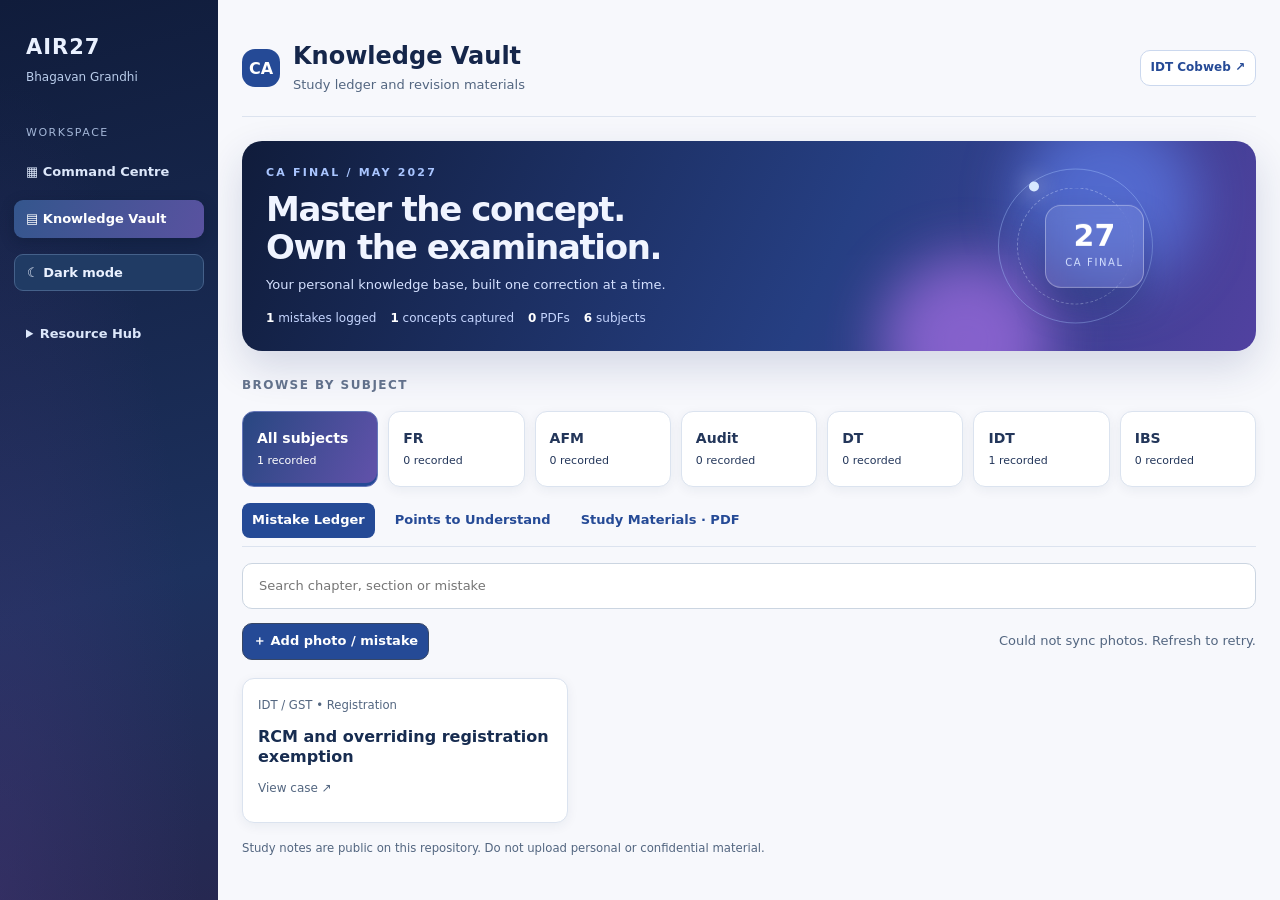
==== commit 9f9bde0f: "Use distinct workspace titles and retain AIR27 as sidebar brand" ====
--- a/index.html
+++ b/index.html
@@ -1,4 +1,4 @@
-<!doctype html><html lang="en"><meta charset="utf-8"><meta name="viewport" content="width=device-width,initial-scale=1"><title>AIR27 | CA Final Study Ledger</title><style>*{box-sizing:border-box}body{margin:0;background:#0b1020;color:#edf2ff;font:16px system-ui}main{max-width:1060px;margin:auto;padding:32px 20px}h1{font-size:clamp(32px,5vw,56px);margin:10px 0}p{color:#b7c4db;line-height:1.5}.tabs{display:flex;flex-wrap:wrap;gap:8px;margin:25px 0}button,input{font:inherit;padding:12px;border-radius:10px;border:1px solid #374766;background:#17233c;color:#fff}button{cursor:pointer}button.active{background:#4959bb}input{width:100%}article{background:#131e33;border:1px solid #35425f;border-radius:18px;padding:20px;margin:18px 0}small{color:#aebcda}img{width:100%;height:auto;border-radius:12px}.empty{padding:30px;text-align:center;color:#aebcda}a{color:#a8baff}body{background:#f1f5f9;color:#18243b}main{max-width:1200px}p,small{color:#536680}h1{color:#15264a}.tabs{display:grid;grid-template-columns:repeat(auto-fit,minmax(135px,1fr));gap:15px}.tabs button{min-height:112px;background:white;color:#23365a;border:1px solid #dbe3ef;box-shadow:0 3px 12px #162c5510;font-weight:700;font-size:19px;display:flex;flex-direction:column;align-items:center;justify-content:center;gap:9px}.tabs button.active{background:#254a96;color:white;border-color:#254a96}.tabs button small{font-size:12px;color:inherit;font-weight:400}input{background:white;color:#18243b;border-color:#cbd5e1}#cards{display:grid;grid-template-columns:repeat(auto-fit,minmax(min(100%,300px),1fr));gap:18px}article{background:white;border:1px solid #dbe3ef;box-shadow:0 3px 12px #162c5510;margin:0;cursor:pointer}article h2{font-size:20px;color:#172c50}article img{display:none}article.open img{display:block;margin:15px 0}article a{color:#254a96;display:inline-block;margin-top:12px}article .hint{color:#536680;font-size:14px}article.open{grid-column:1/-1}article.open img{max-width:850px} .empty{color:#536680}#cards{grid-template-columns:repeat(auto-fill,minmax(min(100%,245px),1fr));margin-top:18px;align-items:start}article{min-height:145px;padding:18px;transition:transform .15s,box-shadow .15s}article:hover{transform:translateY(-3px);box-shadow:0 8px 22px #162c5520}article h2{font-size:18px;margin:12px 0}article:focus-visible{outline:3px solid #6488dc}dialog{width:min(760px,92vw);max-height:88dvh;padding:0;border:1px solid #dbe3ef;border-radius:18px;background:white;color:#18243b;box-shadow:0 25px 90px #14213e55;overflow:hidden}dialog::backdrop{background:#111c35aa;backdrop-filter:blur(3px)}.modal-head{padding:15px 20px;display:flex;align-items:center;justify-content:space-between;gap:12px;border-bottom:1px solid #dbe3ef}.modal-head h2{font-size:18px;margin:0}.modal-body{padding:16px;max-height:calc(88dvh - 76px);overflow:auto;text-align:center}.modal-body img{display:block;width:auto;max-width:100%;max-height:68dvh;margin:auto;object-fit:contain}.modal-body a{display:inline-block;margin:12px;color:#254a96}.close{background:#edf1f8;color:#18243b;border:0;min-width:42px;font-size:22px;padding:7px}body:has(dialog[open]){overflow:hidden}#addPhoto{background:#254a96;margin:12px 0 0;font-weight:700}.upload-form{text-align:left;display:grid;gap:12px}.upload-form label{display:grid;gap:5px;font-weight:600}.upload-form select,.upload-form input{width:100%;padding:11px;border:1px solid #cbd5e1;border-radius:9px;background:white;color:#18243b;font:inherit}.upload-form button{background:#254a96}.upload-form p{margin:0;font-size:13px}.upload-form #uploadStatus{white-space:pre-wrap;color:#254a96}.toolbar{display:flex;justify-content:space-between;align-items:center;gap:12px;flex-wrap:wrap}.toolbar button{margin:0!important}#syncStatus{font-size:13px;color:#536680}#sections{display:flex;gap:10px;margin:0 0 18px;flex-wrap:wrap}#sections button{background:white;color:#254a96;border:1px solid #cbd5e1;font-weight:600}#sections button.active{background:#254a96;color:white}#caseModal .modal-body img.tall{max-height:none;width:100%;height:auto}body{background:#f7f8fc;color:#18243b}main{max-width:1280px;padding:0 22px 32px}.site-head{display:flex;align-items:center;justify-content:space-between;gap:18px;padding:22px 0;border-bottom:1px solid #dce3ef}.brand{display:flex;align-items:center;gap:13px}.brand-mark{display:grid;place-items:center;background:#254a96;color:white;width:46px;height:46px;border-radius:13px;font-weight:800;font-size:19px}.site-head h1{font-size:clamp(20px,3vw,30px);margin:0}.site-head p{margin:4px 0 0;font-size:13px}.head-actions{display:flex;align-items:center;gap:10px}.forum-link{display:inline-flex;align-items:center;gap:8px;text-decoration:none;color:#254a96;border:1px solid #cbd8ee;background:white;border-radius:10px;padding:10px 14px;font-weight:700;font-size:14px;white-space:nowrap}.forum-link:hover{background:#eaf1ff}.workspace-label{font-size:12px;letter-spacing:.12em;font-weight:800;color:#65748d;margin:26px 0 8px}.tabs{margin:10px 0 22px;grid-template-columns:repeat(auto-fit,minmax(125px,1fr));gap:12px}.tabs button{min-height:84px;border-radius:12px;align-items:flex-start;padding:14px;gap:6px}.tabs button.active{background:#e8efff;color:#254a96;border-color:#6488d5;box-shadow:inset 0 -3px #254a96}.tabs button small{color:inherit}#sections{border-bottom:1px solid #dce3ef;padding-bottom:8px;margin-bottom:16px}#sections button{border:0;background:transparent;border-radius:8px}#sections button.active{background:#254a96}#search{margin-bottom:14px;border-radius:10px;padding:13px 16px}.toolbar{margin-bottom:8px}article{border-radius:12px;min-height:145px}.dark{background:#101827;color:#e7eefc}.dark h1,.dark article h2{color:#e7eefc}.dark p,.dark small,.dark .workspace-label,.dark .hint,.dark #syncStatus{color:#a8b8d4}.dark .site-head,.dark #sections{border-color:#34415b}.dark article,.dark .tabs button,.dark #search,.dark .forum-link,.dark dialog{background:#1b2941;color:#e7eefc;border-color:#34415b}.dark .tabs button.active,.dark #sections button.active{background:#355b9e;color:white}.dark #sections button{color:#b7caed}.dark .modal-head{border-color:#34415b}.dark .modal-body a{color:#a8c5ff}.theme-toggle{background:white;color:#254a96;border:1px solid #cbd8ee;padding:10px;min-width:42px}.dark .theme-toggle{background:#1b2941;color:white;border-color:#34415b}@media(max-width:600px){main{padding:0 12px 24px}.site-head{align-items:flex-start;gap:8px}.brand-mark{display:none}.forum-link{padding:9px;font-size:12px}.head-actions{gap:5px}.site-head p{font-size:11px}.tabs{grid-template-columns:repeat(3,1fr)}.tabs button{min-height:72px;font-size:16px}}/* Cinematic motion layer */ .hero{position:relative;isolation:isolate;overflow:hidden;margin:24px 0 12px;min-height:220px;border-radius:24px;background:linear-gradient(115deg,#101c3b,#263f83 58%,#5141a0);color:white;padding:32px;display:flex;align-items:center;box-shadow:0 16px 40px #192e6829}.hero-copy{position:relative;z-index:2;max-width:65%;animation:enter .7s both}.hero .eyebrow{font-size:11px;letter-spacing:.2em;color:#a9c5ff;font-weight:800}.hero h2{font-size:clamp(28px,4vw,47px);line-height:1.08;margin:12px 0;letter-spacing:-.04em}.hero p{color:#d5e1ff;margin:0;font-size:14px}.hero-art{position:absolute;right:1%;top:0;width:48%;height:100%;pointer-events:none;overflow:hidden;z-index:1}.orb{position:absolute;border-radius:50%;filter:blur(28px);opacity:.55;animation:drift 9s ease-in-out infinite alternate}.orb.one{width:180px;height:180px;background:#658cff;right:10%;top:-30px}.orb.two{width:170px;height:170px;background:#c67dff;right:40%;bottom:-75px;animation-delay:-4s}.orbit{position:absolute;width:185px;height:185px;border:1px solid #a6c5ff66;border-radius:50%;right:19%;top:50%;transform:translateY(-50%);animation:spin 18s linear infinite}.orbit:before{content:'';position:absolute;inset:18px;border:1px dashed #d2dfff66;border-radius:50%}.orbit:after{content:'';position:absolute;top:12px;left:30px;width:10px;height:10px;background:#d7e8ff;border-radius:50%;box-shadow:0 0 22px #fff}.float-card{position:absolute;right:21%;top:50%;transform:translateY(-50%);padding:18px 23px;border:1px solid #ffffff55;border-radius:16px;background:#ffffff16;backdrop-filter:blur(9px);box-shadow:0 18px 35px #050b2844;text-align:center;animation:floatcard 5s ease-in-out infinite}.float-card strong{display:block;font-size:38px;line-height:1}.float-card span{font-size:10px;letter-spacing:.16em;color:#d5e1ff}.hero-stats{display:flex;gap:18px;flex-wrap:wrap;margin-top:20px;font-size:13px;color:#c6d6ff}.hero-stats b{color:white}.tabs button,article,.forum-link,#sections button,#addPhoto,.theme-toggle{transition:transform .22s ease,box-shadow .22s ease,background .22s ease,border-color .22s ease}.tabs button:hover,.forum-link:hover,#addPhoto:hover{transform:translateY(-3px);box-shadow:0 8px 24px #3858a329}.tabs button:active,article:active,#addPhoto:active{transform:scale(.98)}article{animation:enter .35s both;animation-delay:var(--delay,0ms)}article:hover{border-color:#7796dd;transform:translateY(-4px)}dialog[open]{animation:pop .24s cubic-bezier(.2,.8,.2,1) both}dialog[open]::backdrop{animation:fade .25s both}@keyframes enter{from{opacity:0;transform:translateY(12px)}to{opacity:1;transform:translateY(0)}}@keyframes pop{from{opacity:0;transform:translateY(14px) scale(.96)}to{opacity:1;transform:translateY(0) scale(1)}}@keyframes fade{from{opacity:0}to{opacity:1}}@keyframes drift{to{transform:translate(-45px,30px) scale(1.2)}}@keyframes spin{from{transform:translateY(-50%) rotate(0)}to{transform:translateY(-50%) rotate(360deg)}}@keyframes floatcard{50%{transform:translateY(calc(-50% - 9px))}}@media(max-width:600px){.hero{min-height:190px;padding:22px;border-radius:17px}.hero-copy{max-width:85%}.hero-art{opacity:.48;width:45%}.float-card{right:0;padding:10px}.float-card strong{font-size:25px}.orbit{right:-60px}.hero-stats{gap:9px;font-size:11px}}@media(prefers-reduced-motion:reduce){*,*::before,*::after{animation:none!important;transition:none!important}}#pdfPreview{width:100%;height:64dvh;border:1px solid #cbd5e1;border-radius:10px;background:white}#pdfPreview[hidden]{display:none}.pdf-badge{display:inline-block;padding:4px 8px;border-radius:5px;background:#fee2e2;color:#991b1b;font-size:11px;font-weight:800;margin-bottom:8px}.air-sidebar{position:fixed;inset:0 auto 0 0;width:218px;padding:24px 14px;background:#122445;color:#eaf1ff;z-index:20;display:flex;flex-direction:column;gap:8px;overflow:auto}.air-sidebar .air-brand{font-size:25px;font-weight:800;letter-spacing:1px;padding:8px 12px 20px}.air-sidebar .air-label{font-size:11px;letter-spacing:1.5px;color:#a3b6d7;padding:10px 12px 4px}.air-sidebar a{display:block;text-decoration:none;color:#dce7fa;padding:12px;border-radius:9px;font-size:14px;font-weight:600}.air-sidebar a:hover,.air-sidebar a[aria-current=page]{background:#34568d;color:#fff}.air-sidebar .air-bottom{margin-top:auto}body{padding-left:218px} @media(max-width:760px){body{padding-left:0}.air-sidebar{position:sticky;top:0;width:100%;height:auto;padding:8px;flex-direction:row;align-items:center;overflow-x:auto;gap:4px}.air-sidebar .air-brand{font-size:16px;padding:8px}.air-sidebar .air-label{display:none}.air-sidebar a{white-space:nowrap;font-size:12px;padding:9px}.air-sidebar .air-bottom{margin:0}}.air-sidebar .air-owner{display:block;font-size:13px;font-weight:500;letter-spacing:0;color:#b9ccea;margin-top:7px;white-space:nowrap}@media(max-width:760px){.air-sidebar .air-owner{font-size:10px;margin-top:3px}}.air-sidebar .air-theme{margin:8px 0;padding:11px 12px;background:#203b64;border:1px solid #45618a;color:#eaf1ff;text-align:left;border-radius:9px;font:600 14px system-ui;cursor:pointer}.air-sidebar .air-theme:hover{background:#34568d}body.dark{color-scheme:dark;background:#101827;color:#e7eefc}body.dark h1,body.dark h2,body.dark h3{color:#e7eefc}body.dark p,body.dark small,body.dark .notice{color:#aebed8}body.dark .metric,body.dark .panel,body.dark .card,body.dark .subject-card{background:#1b2941;border-color:#34415b;color:#e7eefc}body.dark .metric strong{color:#a8c5ff}body.dark input,body.dark select,body.dark textarea{background:#142137;color:#e7eefc;border-color:#435371}body.dark input::placeholder,body.dark textarea::placeholder{color:#91a3be}body.dark .subject-tabs{background:#1b2941}body.dark .subject-tabs button,body.dark .subject-picker button,body.dark .nav button,body.dark button.secondary{background:#243652;color:#dce8ff;border-color:#435371}body.dark .subject-tabs button.active,body.dark .subject-picker button.active,body.dark .nav button.active{background:#4569aa;color:white}body.dark th{background:#243652;color:#dce8ff}body.dark th,body.dark td,body.dark .subject-details{border-color:#34415b}body.dark a{color:#a8c5ff}body.dark .hero p{color:#dce7ff}body.dark .air-sidebar{background:#0b1426}body.dark .air-sidebar a[aria-current=page]{background:#34568d;color:white}body.dark progress{background:#101827}body.dark .hero{border-color:#34415b} @media(max-width:760px){.air-sidebar .air-theme{white-space:nowrap;font-size:12px;margin:0;padding:9px}}/* AIR27 cinematic visual system */.hero{position:relative;isolation:isolate;overflow:hidden;min-height:230px;border-radius:24px;background:linear-gradient(115deg,#101c3b,#263f83 58%,#5141a0);color:white;padding:32px;display:flex;align-items:center;box-shadow:0 16px 40px #192e6829}.hero-copy{position:relative;z-index:2;max-width:72%;animation:airEnter .7s both}.hero .eyebrow{font-size:11px;letter-spacing:.2em;color:#a9c5ff;font-weight:800}.hero h2,body.dark .hero h2{color:#f0f4ff;font-size:clamp(28px,3.6vw,47px);line-height:1.08;margin:12px 0;letter-spacing:-.04em}.hero p,body.dark .hero p{color:#d5e1ff;margin:0;font-size:14px}.hero-art{position:absolute;right:1%;top:0;width:48%;height:100%;pointer-events:none;overflow:hidden;z-index:1}.orb{position:absolute;border-radius:50%;filter:blur(28px);opacity:.55;animation:airDrift 9s ease-in-out infinite alternate}.orb.one{width:180px;height:180px;background:#658cff;right:10%;top:-30px}.orb.two{width:170px;height:170px;background:#c67dff;right:40%;bottom:-75px;animation-delay:-4s}.orbit{position:absolute;width:185px;height:185px;border:1px solid #a6c5ff66;border-radius:50%;right:19%;top:50%;transform:translateY(-50%);animation:airSpin 18s linear infinite}.orbit:before{content:'';position:absolute;inset:18px;border:1px dashed #d2dfff66;border-radius:50%}.orbit:after{content:'';position:absolute;top:12px;left:30px;width:10px;height:10px;background:#d7e8ff;border-radius:50%;box-shadow:0 0 22px #fff}.float-card{position:absolute;right:21%;top:50%;transform:translateY(-50%);padding:18px 23px;border:1px solid #ffffff55;border-radius:16px;background:#ffffff16;backdrop-filter:blur(9px);box-shadow:0 18px 35px #050b2844;text-align:center;animation:airFloat 5s ease-in-out infinite}.float-card strong{display:block;font-size:38px;line-height:1;color:white}.float-card span{font-size:10px;letter-spacing:.16em;color:#d5e1ff}.hero-stats{display:flex;gap:18px;flex-wrap:wrap;margin-top:20px;font-size:13px;color:#c6d6ff}.hero-stats b{color:white}.air-sidebar,body.dark .air-sidebar{background:radial-gradient(ellipse at 0% 100%,#49377966,transparent 65%),linear-gradient(165deg,#101c3b,#1d315e 65%,#262851)}.air-sidebar a[aria-current=page],body.dark .air-sidebar a[aria-current=page]{background:linear-gradient(110deg,#34568d,#5952a0);box-shadow:0 4px 14px #08142e55}.metric,.subject-card,body.dark .metric,body.dark .subject-card{position:relative;overflow:hidden;isolation:isolate}.metric:after,.subject-card:after{content:'';position:absolute;z-index:-1;inset:0;pointer-events:none;background:radial-gradient(ellipse at 100% 0%,#658cff24,transparent 65%),radial-gradient(ellipse at 0% 100%,#a785ff13,transparent 60%)}body.dark .metric:after,body.dark .subject-card:after{background:radial-gradient(ellipse at 100% 0%,#658cff29,transparent 65%),radial-gradient(ellipse at 0% 100%,#a785ff18,transparent 60%)}.subject-card:hover,.metric:hover{box-shadow:0 8px 24px #384c8b25}.subject-tabs button.active,body.dark .subject-tabs button.active,.subject-picker button.active,body.dark .subject-picker button.active,.tabs button.active,body.dark .tabs button.active{background:linear-gradient(115deg,#284781,#6252ab);color:white;border-color:#6678ba}.section-title h2{letter-spacing:-.025em}.panel{box-shadow:0 6px 22px #172c5010}body.dark .panel{box-shadow:0 6px 22px #050b2822}@keyframes airEnter{from{opacity:0;transform:translateY(12px)}to{opacity:1;transform:translateY(0)}}@keyframes airDrift{to{transform:translate(-45px,30px) scale(1.2)}}@keyframes airSpin{to{transform:translateY(-50%) rotate(360deg)}}@keyframes airFloat{50%{transform:translateY(calc(-50% - 7px))}}@media(max-width:600px){.hero{min-height:190px;padding:22px;border-radius:17px}.hero-copy{max-width:90%}.hero-art{opacity:.35;width:45%}.float-card{right:0;padding:10px}.float-card strong{font-size:25px}.orbit{right:-60px}.hero-stats{gap:9px;font-size:11px}}@media(prefers-reduced-motion:reduce){.hero-copy,.orb,.orbit,.float-card{animation:none!important}}/* Compact everyday typography */body{font-size:14px;line-height:1.45}main{padding:20px 24px}h1,.site-head h1{font-size:24px;line-height:1.2}h2{font-size:18px;line-height:1.3}h3{font-size:15px}button,input,select,textarea{font-size:13px;padding:8px 10px}.hero{min-height:190px;padding:24px;border-radius:20px}.hero h2,body.dark .hero h2{font-size:clamp(24px,2.7vw,34px);line-height:1.12;margin:9px 0}.hero p,body.dark .hero p{font-size:13px}.hero-stats{font-size:12px;margin-top:15px;gap:14px}.float-card strong{font-size:30px}.orbit{width:155px;height:155px}.float-card{padding:15px 19px}.metric,.panel{padding:14px}.metric strong{font-size:21px}.subject-card{padding:14px}.subject-card strong{font-size:23px}.subject-details b{font-size:14px}.subject-card small,.metric small{font-size:12px}.subject-grid{gap:12px}.tabs{gap:10px;margin:16px 0}.tabs button{font-size:14px;min-height:76px;gap:5px}.tabs button small{font-size:11px}article{padding:15px}article h2,.modal-head h2{font-size:16px}article .hint{font-size:12px}th,td{font-size:13px;padding:8px}.lecture-status{font-size:12px;min-width:104px}.air-sidebar .air-brand{font-size:21px}.air-sidebar .air-owner{font-size:12px}.air-sidebar a,.air-sidebar .air-theme{font-size:13px;padding:10px 12px}.brand-mark{width:38px;height:38px;font-size:16px}.forum-link{font-size:12px;padding:8px 10px}@media(max-width:760px){main{padding:14px}.air-sidebar .air-brand{font-size:15px}.air-sidebar .air-owner{font-size:10px}.air-sidebar a,.air-sidebar .air-theme{font-size:12px;padding:8px}.hero{min-height:170px;padding:20px}.hero h2,body.dark .hero h2{font-size:25px}.hero-stats{font-size:11px;gap:9px}}.air-links{margin:8px 0;min-width:0}.air-links summary{cursor:pointer;padding:10px 12px;color:#dce7fa;font-weight:600;font-size:13px}.air-link-row{display:flex;align-items:center;gap:2px}.air-link-row a{flex:1;min-width:0;overflow-wrap:anywhere}.air-link-row button,.air-add-link{background:#203b64;color:#dce7fa;border:1px solid #45618a;border-radius:7px;padding:6px 9px;font:12px system-ui;cursor:pointer}.air-add-link{margin:5px 12px}.air-links-form{padding:8px;display:grid;gap:7px}.air-links-form input{width:100%;min-width:0;font-size:12px}.air-links-form p{font-size:11px;color:#c6d6ff;margin:0}.air-links-form button{font-size:12px}.air-links-form[hidden]{display:none!important}@media(max-width:760px){.air-links{margin:0}.air-links[open]{position:fixed;top:65px;right:8px;width:min(280px,90vw);max-height:70vh;overflow:auto;background:#172c50;padding:8px;border:1px solid #45618a;border-radius:10px;box-shadow:0 8px 24px #0005}.air-links summary{white-space:nowrap;font-size:12px}}</style><body><aside class="air-sidebar" aria-label="AIR27 navigation"><div class="air-brand">AIR27<span class="air-owner">Bhagavan Grandhi</span></div><div class="air-label">WORKSPACE</div><a href="performance.html">▦ Dashboard</a><a href="index.html#ledger" aria-current="page">▤ Study Ledger</a><button type="button" class="air-theme" id="airTheme" aria-pressed="false">☾ Dark mode</button><details class="air-links" id="essentialLinks"><summary>Essential Links</summary><div id="airLinkList"></div><button type="button" class="air-add-link" id="airAddLink">＋ Add link</button><form class="air-links-form" id="airLinkForm" hidden><input id="airLinkName" placeholder="Link name" maxlength="80" required><input id="airLinkUrl" type="url" placeholder="https://..." required><button type="submit">Save link</button><button type="button" id="airCancelLink">Cancel</button><p id="airLinkMessage" role="status"></p></form></details></aside><main><header class="site-head"><div class="brand"><div class="brand-mark" aria-hidden="true">CA</div><div><h1>AIR27</h1><p>Personal revision repository</p></div></div><div class="head-actions"><a class="forum-link" href="https://forum.idtwizard.in/" target="_blank" rel="noopener noreferrer">IDT Cobweb ↗</a></div></header><section class="hero" aria-label="Study overview"><div class="hero-copy"><div class="eyebrow">CA FINAL / MAY 2027</div><h2>Master the concept.<br>Own the examination.</h2><p>Your personal knowledge base, built one correction at a time.</p><div class="hero-stats"><span><b id="heroMistakes">0</b> mistakes logged</span><span><b id="heroPoints">0</b> concepts captured</span><span><b id="heroPdfs">0</b> PDFs</span><span><b>6</b> subjects</span></div></div><div class="hero-art" aria-hidden="true"><i class="orb one"></i><i class="orb two"></i><i class="orbit"></i><div class="float-card"><strong>27</strong><span>CA FINAL</span></div></div></section><div class="workspace-label">BROWSE BY SUBJECT</div><nav class="tabs" id="tabs"></nav><nav id="sections" aria-label="Study categories"><button id="mistakesTab">Mistake Ledger</button><button id="pointsTab">Points to Understand</button><button id="materialsTab">Study Materials · PDF</button></nav><input id="search" placeholder="Search chapter, section or mistake"><div class="toolbar"><button id="addPhoto">＋ Add photo / mistake</button><small id="syncStatus" role="status"></small></div><div id="cards"></div><p><small>Study notes are public on this repository. Do not upload personal or confidential material.</small></p></main><dialog id="caseModal" aria-labelledby="caseTitle"><div class="modal-head"><h2 id="caseTitle"></h2><button class="close" id="closeCase" aria-label="Close chart">×</button></div><div class="modal-body"><img id="caseImage" alt=""><iframe id="pdfPreview" title="PDF document preview" hidden></iframe><a id="caseLink" target="_blank" rel="noopener">Open original chart ↗</a></div></dialog><dialog id="uploadModal" aria-labelledby="uploadTitle"><div class="modal-head"><h2 id="uploadTitle">Add a mistake photo</h2><button class="close" id="closeUpload" aria-label="Close">×</button></div><div class="modal-body"><form id="photoForm" class="upload-form"><label>Subject<select id="photoSubject" required><option>FR</option><option>AFM</option><option>Audit</option><option>DT</option><option>IDT</option><option>IBS</option></select></label><label>Category<select id="photoCategory"><option value="mistake">Mistake Ledger</option><option value="point">Points to Understand</option><option value="pdf">Study Materials · PDF</option></select></label><label>Chapter / topic<input id="photoChapter" required maxlength="120" placeholder="e.g. GST registration"></label><label>Document / entry title<input id="photoTitle" required maxlength="160" placeholder="What did you get wrong?"></label><label id="fileLabel">Photo or PDF<input id="photoFile" type="file" accept="image/png,image/jpeg,image/webp,application/pdf,.pdf" required></label><label>GitHub fine-grained access token<input id="photoToken" type="password" autocomplete="off" required placeholder="Contents: Read and write"></label><p>Use a token restricted to this repository. It is used only for this upload, never stored. Uploaded files will be PUBLIC on GitHub and available across devices. Upload only material you own or have permission to share publicly. Do not upload paid faculty books, confidential or personal information.</p><button id="savePhoto" type="submit">Save to Mistake Ledger</button><p id="uploadStatus" role="status"></p></form></div></dialog><script>const subjects=['All','FR','AFM','Audit','DT','IDT','IBS'];let selected='All',category='mistake';const sectionOf=e=>e.category==='pdf'?'pdf':e.category==='point'?'point':'mistake';const entries=[{subject:'IDT',chapter:'GST • Registration',title:'RCM and overriding registration exemption',image:'mistakes/idt/registration-001.svg',tags:'Section 22 23 24 notification 5/2017 XYZ Associates'},{subject:'IDT',chapter:'GST • Returns',title:'When GSTR-1 liability exceeds GSTR-3B: five cases',image:'points/idt/gstr1-3b-001.svg',tags:'Rule 88C DRC-01B DRC-03 ITC GSTR-1A IFF Rule 59 duplicate invoice excess payment rate mismatch',category:'point'}];const modal=document.getElementById('caseModal');document.getElementById('closeCase').onclick=()=>modal.close();modal.addEventListener('click',ev=>{if(ev.target===modal){const r=modal.getBoundingClientRect();if(ev.clientX<r.left||ev.clientX>r.right||ev.clientY<r.top||ev.clientY>r.bottom)modal.close()}});modal.addEventListener('close',()=>{document.getElementById('pdfPreview').src='about:blank'});function showCase(e){const frame=document.getElementById('pdfPreview'),pic=document.getElementById('caseImage'),anchor=document.getElementById('caseLink');if(sectionOf(e)==='pdf'){document.getElementById('caseTitle').textContent=e.title;pic.style.display='none';frame.hidden=false;frame.src=e.pdf;anchor.href=e.pdf;anchor.removeAttribute('download');anchor.target='_blank';anchor.textContent='Open PDF in new tab ↗';modal.showModal();return}frame.hidden=true;pic.style.display='block';document.getElementById('caseTitle').textContent=e.title;const im=document.getElementById('caseImage');im.src=e.image;im.alt=e.title;im.classList.toggle('tall',sectionOf(e)==='point');const link=document.getElementById('caseLink');link.href=e.image; if(e.image.startsWith('data:')){link.download='mistake-photo.jpg';link.textContent='Download photo ↓';link.removeAttribute('target')}else{link.removeAttribute('download');link.target='_blank';link.textContent='Open original chart ↗'}modal.showModal()}const tabs=document.getElementById('tabs'),cards=document.getElementById('cards'),search=document.getElementById('search');document.getElementById('mistakesTab').onclick=()=>{category='mistake';render()};document.getElementById('pointsTab').onclick=()=>{category='point';render()};document.getElementById('materialsTab').onclick=()=>{category='pdf';render()};function render(){document.getElementById('materialsTab').classList.toggle('active',category==='pdf');document.getElementById('heroPdfs').textContent=entries.filter(e=>sectionOf(e)==='pdf').length;document.getElementById('addPhoto').textContent=category==='pdf'?'＋ Upload PDF':'＋ Add photo / mistake';document.getElementById('heroMistakes').textContent=entries.filter(e=>sectionOf(e)==='mistake').length;document.getElementById('heroPoints').textContent=entries.filter(e=>sectionOf(e)==='point').length;document.getElementById('mistakesTab').classList.toggle('active',category==='mistake');document.getElementById('pointsTab').classList.toggle('active',category==='point');tabs.replaceChildren();subjects.forEach(s=>{let b=document.createElement('button');b.textContent=s==='All'?'All subjects':s;const sub=document.createElement('small');sub.textContent=entries.filter(e=>sectionOf(e)===category&&(s==='All'||e.subject===s)).length+' recorded';b.append(sub);b.className=s===selected?'active':'';b.onclick=()=>{selected=s;render()};tabs.append(b)});cards.replaceChildren();const list=entries.filter(e=>sectionOf(e)===category&&(selected==='All'||e.subject===selected)&&[e.subject,e.chapter,e.title,e.tags].join(' ').toLowerCase().includes(search.value.toLowerCase()));for(const e of list){const a=document.createElement('article');a.style.setProperty('--delay',Math.min(cards.childElementCount*45,250)+'ms');const label=document.createElement('small');label.textContent=e.subject+' / '+e.chapter;const h=document.createElement('h2');h.textContent=e.title;const hint=document.createElement('div');hint.className='hint';hint.textContent=sectionOf(e)==='pdf'?'Read PDF ↗':'View case ↗';if(sectionOf(e)==='pdf'){const badge=document.createElement('div');badge.className='pdf-badge';badge.textContent='PDF';a.append(badge)}a.tabIndex=0;a.setAttribute('role','button');a.setAttribute('aria-haspopup','dialog');a.onclick=()=>showCase(e);a.onkeydown=ev=>{if(ev.key==='Enter'||ev.key===' '){ev.preventDefault();showCase(e)}};a.append(label,h,hint);cards.append(a)}if(!list.length){cards.textContent='No entries in this subject and category yet.';cards.className='empty'}else cards.className=''}search.oninput=render;render();
+<!doctype html><html lang="en"><meta charset="utf-8"><meta name="viewport" content="width=device-width,initial-scale=1"><title>Knowledge Vault</title><style>*{box-sizing:border-box}body{margin:0;background:#0b1020;color:#edf2ff;font:16px system-ui}main{max-width:1060px;margin:auto;padding:32px 20px}h1{font-size:clamp(32px,5vw,56px);margin:10px 0}p{color:#b7c4db;line-height:1.5}.tabs{display:flex;flex-wrap:wrap;gap:8px;margin:25px 0}button,input{font:inherit;padding:12px;border-radius:10px;border:1px solid #374766;background:#17233c;color:#fff}button{cursor:pointer}button.active{background:#4959bb}input{width:100%}article{background:#131e33;border:1px solid #35425f;border-radius:18px;padding:20px;margin:18px 0}small{color:#aebcda}img{width:100%;height:auto;border-radius:12px}.empty{padding:30px;text-align:center;color:#aebcda}a{color:#a8baff}body{background:#f1f5f9;color:#18243b}main{max-width:1200px}p,small{color:#536680}h1{color:#15264a}.tabs{display:grid;grid-template-columns:repeat(auto-fit,minmax(135px,1fr));gap:15px}.tabs button{min-height:112px;background:white;color:#23365a;border:1px solid #dbe3ef;box-shadow:0 3px 12px #162c5510;font-weight:700;font-size:19px;display:flex;flex-direction:column;align-items:center;justify-content:center;gap:9px}.tabs button.active{background:#254a96;color:white;border-color:#254a96}.tabs button small{font-size:12px;color:inherit;font-weight:400}input{background:white;color:#18243b;border-color:#cbd5e1}#cards{display:grid;grid-template-columns:repeat(auto-fit,minmax(min(100%,300px),1fr));gap:18px}article{background:white;border:1px solid #dbe3ef;box-shadow:0 3px 12px #162c5510;margin:0;cursor:pointer}article h2{font-size:20px;color:#172c50}article img{display:none}article.open img{display:block;margin:15px 0}article a{color:#254a96;display:inline-block;margin-top:12px}article .hint{color:#536680;font-size:14px}article.open{grid-column:1/-1}article.open img{max-width:850px} .empty{color:#536680}#cards{grid-template-columns:repeat(auto-fill,minmax(min(100%,245px),1fr));margin-top:18px;align-items:start}article{min-height:145px;padding:18px;transition:transform .15s,box-shadow .15s}article:hover{transform:translateY(-3px);box-shadow:0 8px 22px #162c5520}article h2{font-size:18px;margin:12px 0}article:focus-visible{outline:3px solid #6488dc}dialog{width:min(760px,92vw);max-height:88dvh;padding:0;border:1px solid #dbe3ef;border-radius:18px;background:white;color:#18243b;box-shadow:0 25px 90px #14213e55;overflow:hidden}dialog::backdrop{background:#111c35aa;backdrop-filter:blur(3px)}.modal-head{padding:15px 20px;display:flex;align-items:center;justify-content:space-between;gap:12px;border-bottom:1px solid #dbe3ef}.modal-head h2{font-size:18px;margin:0}.modal-body{padding:16px;max-height:calc(88dvh - 76px);overflow:auto;text-align:center}.modal-body img{display:block;width:auto;max-width:100%;max-height:68dvh;margin:auto;object-fit:contain}.modal-body a{display:inline-block;margin:12px;color:#254a96}.close{background:#edf1f8;color:#18243b;border:0;min-width:42px;font-size:22px;padding:7px}body:has(dialog[open]){overflow:hidden}#addPhoto{background:#254a96;margin:12px 0 0;font-weight:700}.upload-form{text-align:left;display:grid;gap:12px}.upload-form label{display:grid;gap:5px;font-weight:600}.upload-form select,.upload-form input{width:100%;padding:11px;border:1px solid #cbd5e1;border-radius:9px;background:white;color:#18243b;font:inherit}.upload-form button{background:#254a96}.upload-form p{margin:0;font-size:13px}.upload-form #uploadStatus{white-space:pre-wrap;color:#254a96}.toolbar{display:flex;justify-content:space-between;align-items:center;gap:12px;flex-wrap:wrap}.toolbar button{margin:0!important}#syncStatus{font-size:13px;color:#536680}#sections{display:flex;gap:10px;margin:0 0 18px;flex-wrap:wrap}#sections button{background:white;color:#254a96;border:1px solid #cbd5e1;font-weight:600}#sections button.active{background:#254a96;color:white}#caseModal .modal-body img.tall{max-height:none;width:100%;height:auto}body{background:#f7f8fc;color:#18243b}main{max-width:1280px;padding:0 22px 32px}.site-head{display:flex;align-items:center;justify-content:space-between;gap:18px;padding:22px 0;border-bottom:1px solid #dce3ef}.brand{display:flex;align-items:center;gap:13px}.brand-mark{display:grid;place-items:center;background:#254a96;color:white;width:46px;height:46px;border-radius:13px;font-weight:800;font-size:19px}.site-head h1{font-size:clamp(20px,3vw,30px);margin:0}.site-head p{margin:4px 0 0;font-size:13px}.head-actions{display:flex;align-items:center;gap:10px}.forum-link{display:inline-flex;align-items:center;gap:8px;text-decoration:none;color:#254a96;border:1px solid #cbd8ee;background:white;border-radius:10px;padding:10px 14px;font-weight:700;font-size:14px;white-space:nowrap}.forum-link:hover{background:#eaf1ff}.workspace-label{font-size:12px;letter-spacing:.12em;font-weight:800;color:#65748d;margin:26px 0 8px}.tabs{margin:10px 0 22px;grid-template-columns:repeat(auto-fit,minmax(125px,1fr));gap:12px}.tabs button{min-height:84px;border-radius:12px;align-items:flex-start;padding:14px;gap:6px}.tabs button.active{background:#e8efff;color:#254a96;border-color:#6488d5;box-shadow:inset 0 -3px #254a96}.tabs button small{color:inherit}#sections{border-bottom:1px solid #dce3ef;padding-bottom:8px;margin-bottom:16px}#sections button{border:0;background:transparent;border-radius:8px}#sections button.active{background:#254a96}#search{margin-bottom:14px;border-radius:10px;padding:13px 16px}.toolbar{margin-bottom:8px}article{border-radius:12px;min-height:145px}.dark{background:#101827;color:#e7eefc}.dark h1,.dark article h2{color:#e7eefc}.dark p,.dark small,.dark .workspace-label,.dark .hint,.dark #syncStatus{color:#a8b8d4}.dark .site-head,.dark #sections{border-color:#34415b}.dark article,.dark .tabs button,.dark #search,.dark .forum-link,.dark dialog{background:#1b2941;color:#e7eefc;border-color:#34415b}.dark .tabs button.active,.dark #sections button.active{background:#355b9e;color:white}.dark #sections button{color:#b7caed}.dark .modal-head{border-color:#34415b}.dark .modal-body a{color:#a8c5ff}.theme-toggle{background:white;color:#254a96;border:1px solid #cbd8ee;padding:10px;min-width:42px}.dark .theme-toggle{background:#1b2941;color:white;border-color:#34415b}@media(max-width:600px){main{padding:0 12px 24px}.site-head{align-items:flex-start;gap:8px}.brand-mark{display:none}.forum-link{padding:9px;font-size:12px}.head-actions{gap:5px}.site-head p{font-size:11px}.tabs{grid-template-columns:repeat(3,1fr)}.tabs button{min-height:72px;font-size:16px}}/* Cinematic motion layer */ .hero{position:relative;isolation:isolate;overflow:hidden;margin:24px 0 12px;min-height:220px;border-radius:24px;background:linear-gradient(115deg,#101c3b,#263f83 58%,#5141a0);color:white;padding:32px;display:flex;align-items:center;box-shadow:0 16px 40px #192e6829}.hero-copy{position:relative;z-index:2;max-width:65%;animation:enter .7s both}.hero .eyebrow{font-size:11px;letter-spacing:.2em;color:#a9c5ff;font-weight:800}.hero h2{font-size:clamp(28px,4vw,47px);line-height:1.08;margin:12px 0;letter-spacing:-.04em}.hero p{color:#d5e1ff;margin:0;font-size:14px}.hero-art{position:absolute;right:1%;top:0;width:48%;height:100%;pointer-events:none;overflow:hidden;z-index:1}.orb{position:absolute;border-radius:50%;filter:blur(28px);opacity:.55;animation:drift 9s ease-in-out infinite alternate}.orb.one{width:180px;height:180px;background:#658cff;right:10%;top:-30px}.orb.two{width:170px;height:170px;background:#c67dff;right:40%;bottom:-75px;animation-delay:-4s}.orbit{position:absolute;width:185px;height:185px;border:1px solid #a6c5ff66;border-radius:50%;right:19%;top:50%;transform:translateY(-50%);animation:spin 18s linear infinite}.orbit:before{content:'';position:absolute;inset:18px;border:1px dashed #d2dfff66;border-radius:50%}.orbit:after{content:'';position:absolute;top:12px;left:30px;width:10px;height:10px;background:#d7e8ff;border-radius:50%;box-shadow:0 0 22px #fff}.float-card{position:absolute;right:21%;top:50%;transform:translateY(-50%);padding:18px 23px;border:1px solid #ffffff55;border-radius:16px;background:#ffffff16;backdrop-filter:blur(9px);box-shadow:0 18px 35px #050b2844;text-align:center;animation:floatcard 5s ease-in-out infinite}.float-card strong{display:block;font-size:38px;line-height:1}.float-card span{font-size:10px;letter-spacing:.16em;color:#d5e1ff}.hero-stats{display:flex;gap:18px;flex-wrap:wrap;margin-top:20px;font-size:13px;color:#c6d6ff}.hero-stats b{color:white}.tabs button,article,.forum-link,#sections button,#addPhoto,.theme-toggle{transition:transform .22s ease,box-shadow .22s ease,background .22s ease,border-color .22s ease}.tabs button:hover,.forum-link:hover,#addPhoto:hover{transform:translateY(-3px);box-shadow:0 8px 24px #3858a329}.tabs button:active,article:active,#addPhoto:active{transform:scale(.98)}article{animation:enter .35s both;animation-delay:var(--delay,0ms)}article:hover{border-color:#7796dd;transform:translateY(-4px)}dialog[open]{animation:pop .24s cubic-bezier(.2,.8,.2,1) both}dialog[open]::backdrop{animation:fade .25s both}@keyframes enter{from{opacity:0;transform:translateY(12px)}to{opacity:1;transform:translateY(0)}}@keyframes pop{from{opacity:0;transform:translateY(14px) scale(.96)}to{opacity:1;transform:translateY(0) scale(1)}}@keyframes fade{from{opacity:0}to{opacity:1}}@keyframes drift{to{transform:translate(-45px,30px) scale(1.2)}}@keyframes spin{from{transform:translateY(-50%) rotate(0)}to{transform:translateY(-50%) rotate(360deg)}}@keyframes floatcard{50%{transform:translateY(calc(-50% - 9px))}}@media(max-width:600px){.hero{min-height:190px;padding:22px;border-radius:17px}.hero-copy{max-width:85%}.hero-art{opacity:.48;width:45%}.float-card{right:0;padding:10px}.float-card strong{font-size:25px}.orbit{right:-60px}.hero-stats{gap:9px;font-size:11px}}@media(prefers-reduced-motion:reduce){*,*::before,*::after{animation:none!important;transition:none!important}}#pdfPreview{width:100%;height:64dvh;border:1px solid #cbd5e1;border-radius:10px;background:white}#pdfPreview[hidden]{display:none}.pdf-badge{display:inline-block;padding:4px 8px;border-radius:5px;background:#fee2e2;color:#991b1b;font-size:11px;font-weight:800;margin-bottom:8px}.air-sidebar{position:fixed;inset:0 auto 0 0;width:218px;padding:24px 14px;background:#122445;color:#eaf1ff;z-index:20;display:flex;flex-direction:column;gap:8px;overflow:auto}.air-sidebar .air-brand{font-size:25px;font-weight:800;letter-spacing:1px;padding:8px 12px 20px}.air-sidebar .air-label{font-size:11px;letter-spacing:1.5px;color:#a3b6d7;padding:10px 12px 4px}.air-sidebar a{display:block;text-decoration:none;color:#dce7fa;padding:12px;border-radius:9px;font-size:14px;font-weight:600}.air-sidebar a:hover,.air-sidebar a[aria-current=page]{background:#34568d;color:#fff}.air-sidebar .air-bottom{margin-top:auto}body{padding-left:218px} @media(max-width:760px){body{padding-left:0}.air-sidebar{position:sticky;top:0;width:100%;height:auto;padding:8px;flex-direction:row;align-items:center;overflow-x:auto;gap:4px}.air-sidebar .air-brand{font-size:16px;padding:8px}.air-sidebar .air-label{display:none}.air-sidebar a{white-space:nowrap;font-size:12px;padding:9px}.air-sidebar .air-bottom{margin:0}}.air-sidebar .air-owner{display:block;font-size:13px;font-weight:500;letter-spacing:0;color:#b9ccea;margin-top:7px;white-space:nowrap}@media(max-width:760px){.air-sidebar .air-owner{font-size:10px;margin-top:3px}}.air-sidebar .air-theme{margin:8px 0;padding:11px 12px;background:#203b64;border:1px solid #45618a;color:#eaf1ff;text-align:left;border-radius:9px;font:600 14px system-ui;cursor:pointer}.air-sidebar .air-theme:hover{background:#34568d}body.dark{color-scheme:dark;background:#101827;color:#e7eefc}body.dark h1,body.dark h2,body.dark h3{color:#e7eefc}body.dark p,body.dark small,body.dark .notice{color:#aebed8}body.dark .metric,body.dark .panel,body.dark .card,body.dark .subject-card{background:#1b2941;border-color:#34415b;color:#e7eefc}body.dark .metric strong{color:#a8c5ff}body.dark input,body.dark select,body.dark textarea{background:#142137;color:#e7eefc;border-color:#435371}body.dark input::placeholder,body.dark textarea::placeholder{color:#91a3be}body.dark .subject-tabs{background:#1b2941}body.dark .subject-tabs button,body.dark .subject-picker button,body.dark .nav button,body.dark button.secondary{background:#243652;color:#dce8ff;border-color:#435371}body.dark .subject-tabs button.active,body.dark .subject-picker button.active,body.dark .nav button.active{background:#4569aa;color:white}body.dark th{background:#243652;color:#dce8ff}body.dark th,body.dark td,body.dark .subject-details{border-color:#34415b}body.dark a{color:#a8c5ff}body.dark .hero p{color:#dce7ff}body.dark .air-sidebar{background:#0b1426}body.dark .air-sidebar a[aria-current=page]{background:#34568d;color:white}body.dark progress{background:#101827}body.dark .hero{border-color:#34415b} @media(max-width:760px){.air-sidebar .air-theme{white-space:nowrap;font-size:12px;margin:0;padding:9px}}/* AIR27 cinematic visual system */.hero{position:relative;isolation:isolate;overflow:hidden;min-height:230px;border-radius:24px;background:linear-gradient(115deg,#101c3b,#263f83 58%,#5141a0);color:white;padding:32px;display:flex;align-items:center;box-shadow:0 16px 40px #192e6829}.hero-copy{position:relative;z-index:2;max-width:72%;animation:airEnter .7s both}.hero .eyebrow{font-size:11px;letter-spacing:.2em;color:#a9c5ff;font-weight:800}.hero h2,body.dark .hero h2{color:#f0f4ff;font-size:clamp(28px,3.6vw,47px);line-height:1.08;margin:12px 0;letter-spacing:-.04em}.hero p,body.dark .hero p{color:#d5e1ff;margin:0;font-size:14px}.hero-art{position:absolute;right:1%;top:0;width:48%;height:100%;pointer-events:none;overflow:hidden;z-index:1}.orb{position:absolute;border-radius:50%;filter:blur(28px);opacity:.55;animation:airDrift 9s ease-in-out infinite alternate}.orb.one{width:180px;height:180px;background:#658cff;right:10%;top:-30px}.orb.two{width:170px;height:170px;background:#c67dff;right:40%;bottom:-75px;animation-delay:-4s}.orbit{position:absolute;width:185px;height:185px;border:1px solid #a6c5ff66;border-radius:50%;right:19%;top:50%;transform:translateY(-50%);animation:airSpin 18s linear infinite}.orbit:before{content:'';position:absolute;inset:18px;border:1px dashed #d2dfff66;border-radius:50%}.orbit:after{content:'';position:absolute;top:12px;left:30px;width:10px;height:10px;background:#d7e8ff;border-radius:50%;box-shadow:0 0 22px #fff}.float-card{position:absolute;right:21%;top:50%;transform:translateY(-50%);padding:18px 23px;border:1px solid #ffffff55;border-radius:16px;background:#ffffff16;backdrop-filter:blur(9px);box-shadow:0 18px 35px #050b2844;text-align:center;animation:airFloat 5s ease-in-out infinite}.float-card strong{display:block;font-size:38px;line-height:1;color:white}.float-card span{font-size:10px;letter-spacing:.16em;color:#d5e1ff}.hero-stats{display:flex;gap:18px;flex-wrap:wrap;margin-top:20px;font-size:13px;color:#c6d6ff}.hero-stats b{color:white}.air-sidebar,body.dark .air-sidebar{background:radial-gradient(ellipse at 0% 100%,#49377966,transparent 65%),linear-gradient(165deg,#101c3b,#1d315e 65%,#262851)}.air-sidebar a[aria-current=page],body.dark .air-sidebar a[aria-current=page]{background:linear-gradient(110deg,#34568d,#5952a0);box-shadow:0 4px 14px #08142e55}.metric,.subject-card,body.dark .metric,body.dark .subject-card{position:relative;overflow:hidden;isolation:isolate}.metric:after,.subject-card:after{content:'';position:absolute;z-index:-1;inset:0;pointer-events:none;background:radial-gradient(ellipse at 100% 0%,#658cff24,transparent 65%),radial-gradient(ellipse at 0% 100%,#a785ff13,transparent 60%)}body.dark .metric:after,body.dark .subject-card:after{background:radial-gradient(ellipse at 100% 0%,#658cff29,transparent 65%),radial-gradient(ellipse at 0% 100%,#a785ff18,transparent 60%)}.subject-card:hover,.metric:hover{box-shadow:0 8px 24px #384c8b25}.subject-tabs button.active,body.dark .subject-tabs button.active,.subject-picker button.active,body.dark .subject-picker button.active,.tabs button.active,body.dark .tabs button.active{background:linear-gradient(115deg,#284781,#6252ab);color:white;border-color:#6678ba}.section-title h2{letter-spacing:-.025em}.panel{box-shadow:0 6px 22px #172c5010}body.dark .panel{box-shadow:0 6px 22px #050b2822}@keyframes airEnter{from{opacity:0;transform:translateY(12px)}to{opacity:1;transform:translateY(0)}}@keyframes airDrift{to{transform:translate(-45px,30px) scale(1.2)}}@keyframes airSpin{to{transform:translateY(-50%) rotate(360deg)}}@keyframes airFloat{50%{transform:translateY(calc(-50% - 7px))}}@media(max-width:600px){.hero{min-height:190px;padding:22px;border-radius:17px}.hero-copy{max-width:90%}.hero-art{opacity:.35;width:45%}.float-card{right:0;padding:10px}.float-card strong{font-size:25px}.orbit{right:-60px}.hero-stats{gap:9px;font-size:11px}}@media(prefers-reduced-motion:reduce){.hero-copy,.orb,.orbit,.float-card{animation:none!important}}/* Compact everyday typography */body{font-size:14px;line-height:1.45}main{padding:20px 24px}h1,.site-head h1{font-size:24px;line-height:1.2}h2{font-size:18px;line-height:1.3}h3{font-size:15px}button,input,select,textarea{font-size:13px;padding:8px 10px}.hero{min-height:190px;padding:24px;border-radius:20px}.hero h2,body.dark .hero h2{font-size:clamp(24px,2.7vw,34px);line-height:1.12;margin:9px 0}.hero p,body.dark .hero p{font-size:13px}.hero-stats{font-size:12px;margin-top:15px;gap:14px}.float-card strong{font-size:30px}.orbit{width:155px;height:155px}.float-card{padding:15px 19px}.metric,.panel{padding:14px}.metric strong{font-size:21px}.subject-card{padding:14px}.subject-card strong{font-size:23px}.subject-details b{font-size:14px}.subject-card small,.metric small{font-size:12px}.subject-grid{gap:12px}.tabs{gap:10px;margin:16px 0}.tabs button{font-size:14px;min-height:76px;gap:5px}.tabs button small{font-size:11px}article{padding:15px}article h2,.modal-head h2{font-size:16px}article .hint{font-size:12px}th,td{font-size:13px;padding:8px}.lecture-status{font-size:12px;min-width:104px}.air-sidebar .air-brand{font-size:21px}.air-sidebar .air-owner{font-size:12px}.air-sidebar a,.air-sidebar .air-theme{font-size:13px;padding:10px 12px}.brand-mark{width:38px;height:38px;font-size:16px}.forum-link{font-size:12px;padding:8px 10px}@media(max-width:760px){main{padding:14px}.air-sidebar .air-brand{font-size:15px}.air-sidebar .air-owner{font-size:10px}.air-sidebar a,.air-sidebar .air-theme{font-size:12px;padding:8px}.hero{min-height:170px;padding:20px}.hero h2,body.dark .hero h2{font-size:25px}.hero-stats{font-size:11px;gap:9px}}.air-links{margin:8px 0;min-width:0}.air-links summary{cursor:pointer;padding:10px 12px;color:#dce7fa;font-weight:600;font-size:13px}.air-link-row{display:flex;align-items:center;gap:2px}.air-link-row a{flex:1;min-width:0;overflow-wrap:anywhere}.air-link-row button,.air-add-link{background:#203b64;color:#dce7fa;border:1px solid #45618a;border-radius:7px;padding:6px 9px;font:12px system-ui;cursor:pointer}.air-add-link{margin:5px 12px}.air-links-form{padding:8px;display:grid;gap:7px}.air-links-form input{width:100%;min-width:0;font-size:12px}.air-links-form p{font-size:11px;color:#c6d6ff;margin:0}.air-links-form button{font-size:12px}.air-links-form[hidden]{display:none!important}@media(max-width:760px){.air-links{margin:0}.air-links[open]{position:fixed;top:65px;right:8px;width:min(280px,90vw);max-height:70vh;overflow:auto;background:#172c50;padding:8px;border:1px solid #45618a;border-radius:10px;box-shadow:0 8px 24px #0005}.air-links summary{white-space:nowrap;font-size:12px}}</style><body><aside class="air-sidebar" aria-label="AIR27 navigation"><div class="air-brand">AIR27<span class="air-owner">Bhagavan Grandhi</span></div><div class="air-label">WORKSPACE</div><a href="performance.html">▦ Command Centre</a><a href="index.html#ledger" aria-current="page">▤ Knowledge Vault</a><button type="button" class="air-theme" id="airTheme" aria-pressed="false">☾ Dark mode</button><details class="air-links" id="essentialLinks"><summary>Resource Hub</summary><div id="airLinkList"></div><button type="button" class="air-add-link" id="airAddLink">＋ Add link</button><form class="air-links-form" id="airLinkForm" hidden><input id="airLinkName" placeholder="Link name" maxlength="80" required><input id="airLinkUrl" type="url" placeholder="https://..." required><button type="submit">Save link</button><button type="button" id="airCancelLink">Cancel</button><p id="airLinkMessage" role="status"></p></form></details></aside><main><header class="site-head"><div class="brand"><div class="brand-mark" aria-hidden="true">CA</div><div><h1>Knowledge Vault</h1><p>Study ledger and revision materials</p></div></div><div class="head-actions"><a class="forum-link" href="https://forum.idtwizard.in/" target="_blank" rel="noopener noreferrer">IDT Cobweb ↗</a></div></header><section class="hero" aria-label="Study overview"><div class="hero-copy"><div class="eyebrow">CA FINAL / MAY 2027</div><h2>Master the concept.<br>Own the examination.</h2><p>Your personal knowledge base, built one correction at a time.</p><div class="hero-stats"><span><b id="heroMistakes">0</b> mistakes logged</span><span><b id="heroPoints">0</b> concepts captured</span><span><b id="heroPdfs">0</b> PDFs</span><span><b>6</b> subjects</span></div></div><div class="hero-art" aria-hidden="true"><i class="orb one"></i><i class="orb two"></i><i class="orbit"></i><div class="float-card"><strong>27</strong><span>CA FINAL</span></div></div></section><div class="workspace-label">BROWSE BY SUBJECT</div><nav class="tabs" id="tabs"></nav><nav id="sections" aria-label="Study categories"><button id="mistakesTab">Mistake Ledger</button><button id="pointsTab">Points to Understand</button><button id="materialsTab">Study Materials · PDF</button></nav><input id="search" placeholder="Search chapter, section or mistake"><div class="toolbar"><button id="addPhoto">＋ Add photo / mistake</button><small id="syncStatus" role="status"></small></div><div id="cards"></div><p><small>Study notes are public on this repository. Do not upload personal or confidential material.</small></p></main><dialog id="caseModal" aria-labelledby="caseTitle"><div class="modal-head"><h2 id="caseTitle"></h2><button class="close" id="closeCase" aria-label="Close chart">×</button></div><div class="modal-body"><img id="caseImage" alt=""><iframe id="pdfPreview" title="PDF document preview" hidden></iframe><a id="caseLink" target="_blank" rel="noopener">Open original chart ↗</a></div></dialog><dialog id="uploadModal" aria-labelledby="uploadTitle"><div class="modal-head"><h2 id="uploadTitle">Add a mistake photo</h2><button class="close" id="closeUpload" aria-label="Close">×</button></div><div class="modal-body"><form id="photoForm" class="upload-form"><label>Subject<select id="photoSubject" required><option>FR</option><option>AFM</option><option>Audit</option><option>DT</option><option>IDT</option><option>IBS</option></select></label><label>Category<select id="photoCategory"><option value="mistake">Mistake Ledger</option><option value="point">Points to Understand</option><option value="pdf">Study Materials · PDF</option></select></label><label>Chapter / topic<input id="photoChapter" required maxlength="120" placeholder="e.g. GST registration"></label><label>Document / entry title<input id="photoTitle" required maxlength="160" placeholder="What did you get wrong?"></label><label id="fileLabel">Photo or PDF<input id="photoFile" type="file" accept="image/png,image/jpeg,image/webp,application/pdf,.pdf" required></label><label>GitHub fine-grained access token<input id="photoToken" type="password" autocomplete="off" required placeholder="Contents: Read and write"></label><p>Use a token restricted to this repository. It is used only for this upload, never stored. Uploaded files will be PUBLIC on GitHub and available across devices. Upload only material you own or have permission to share publicly. Do not upload paid faculty books, confidential or personal information.</p><button id="savePhoto" type="submit">Save to Mistake Ledger</button><p id="uploadStatus" role="status"></p></form></div></dialog><script>const subjects=['All','FR','AFM','Audit','DT','IDT','IBS'];let selected='All',category='mistake';const sectionOf=e=>e.category==='pdf'?'pdf':e.category==='point'?'point':'mistake';const entries=[{subject:'IDT',chapter:'GST • Registration',title:'RCM and overriding registration exemption',image:'mistakes/idt/registration-001.svg',tags:'Section 22 23 24 notification 5/2017 XYZ Associates'},{subject:'IDT',chapter:'GST • Returns',title:'When GSTR-1 liability exceeds GSTR-3B: five cases',image:'points/idt/gstr1-3b-001.svg',tags:'Rule 88C DRC-01B DRC-03 ITC GSTR-1A IFF Rule 59 duplicate invoice excess payment rate mismatch',category:'point'}];const modal=document.getElementById('caseModal');document.getElementById('closeCase').onclick=()=>modal.close();modal.addEventListener('click',ev=>{if(ev.target===modal){const r=modal.getBoundingClientRect();if(ev.clientX<r.left||ev.clientX>r.right||ev.clientY<r.top||ev.clientY>r.bottom)modal.close()}});modal.addEventListener('close',()=>{document.getElementById('pdfPreview').src='about:blank'});function showCase(e){const frame=document.getElementById('pdfPreview'),pic=document.getElementById('caseImage'),anchor=document.getElementById('caseLink');if(sectionOf(e)==='pdf'){document.getElementById('caseTitle').textContent=e.title;pic.style.display='none';frame.hidden=false;frame.src=e.pdf;anchor.href=e.pdf;anchor.removeAttribute('download');anchor.target='_blank';anchor.textContent='Open PDF in new tab ↗';modal.showModal();return}frame.hidden=true;pic.style.display='block';document.getElementById('caseTitle').textContent=e.title;const im=document.getElementById('caseImage');im.src=e.image;im.alt=e.title;im.classList.toggle('tall',sectionOf(e)==='point');const link=document.getElementById('caseLink');link.href=e.image; if(e.image.startsWith('data:')){link.download='mistake-photo.jpg';link.textContent='Download photo ↓';link.removeAttribute('target')}else{link.removeAttribute('download');link.target='_blank';link.textContent='Open original chart ↗'}modal.showModal()}const tabs=document.getElementById('tabs'),cards=document.getElementById('cards'),search=document.getElementById('search');document.getElementById('mistakesTab').onclick=()=>{category='mistake';render()};document.getElementById('pointsTab').onclick=()=>{category='point';render()};document.getElementById('materialsTab').onclick=()=>{category='pdf';render()};function render(){document.getElementById('materialsTab').classList.toggle('active',category==='pdf');document.getElementById('heroPdfs').textContent=entries.filter(e=>sectionOf(e)==='pdf').length;document.getElementById('addPhoto').textContent=category==='pdf'?'＋ Upload PDF':'＋ Add photo / mistake';document.getElementById('heroMistakes').textContent=entries.filter(e=>sectionOf(e)==='mistake').length;document.getElementById('heroPoints').textContent=entries.filter(e=>sectionOf(e)==='point').length;document.getElementById('mistakesTab').classList.toggle('active',category==='mistake');document.getElementById('pointsTab').classList.toggle('active',category==='point');tabs.replaceChildren();subjects.forEach(s=>{let b=document.createElement('button');b.textContent=s==='All'?'All subjects':s;const sub=document.createElement('small');sub.textContent=entries.filter(e=>sectionOf(e)===category&&(s==='All'||e.subject===s)).length+' recorded';b.append(sub);b.className=s===selected?'active':'';b.onclick=()=>{selected=s;render()};tabs.append(b)});cards.replaceChildren();const list=entries.filter(e=>sectionOf(e)===category&&(selected==='All'||e.subject===selected)&&[e.subject,e.chapter,e.title,e.tags].join(' ').toLowerCase().includes(search.value.toLowerCase()));for(const e of list){const a=document.createElement('article');a.style.setProperty('--delay',Math.min(cards.childElementCount*45,250)+'ms');const label=document.createElement('small');label.textContent=e.subject+' / '+e.chapter;const h=document.createElement('h2');h.textContent=e.title;const hint=document.createElement('div');hint.className='hint';hint.textContent=sectionOf(e)==='pdf'?'Read PDF ↗':'View case ↗';if(sectionOf(e)==='pdf'){const badge=document.createElement('div');badge.className='pdf-badge';badge.textContent='PDF';a.append(badge)}a.tabIndex=0;a.setAttribute('role','button');a.setAttribute('aria-haspopup','dialog');a.onclick=()=>showCase(e);a.onkeydown=ev=>{if(ev.key==='Enter'||ev.key===' '){ev.preventDefault();showCase(e)}};a.append(label,h,hint);cards.append(a)}if(!list.length){cards.textContent='No entries in this subject and category yet.';cards.className='empty'}else cards.className=''}search.oninput=render;render();
 const apiRoot='https://api.github.com/repos/grandhibhagavan2-coder/ca-final-performance-tracker/contents/';
 const uploadDir='mistakes/uploads';
 const uploadModal=document.getElementById('uploadModal'),form=document.getElementById('photoForm'),status=document.getElementById('uploadStatus'),sync=document.getElementById('syncStatus');
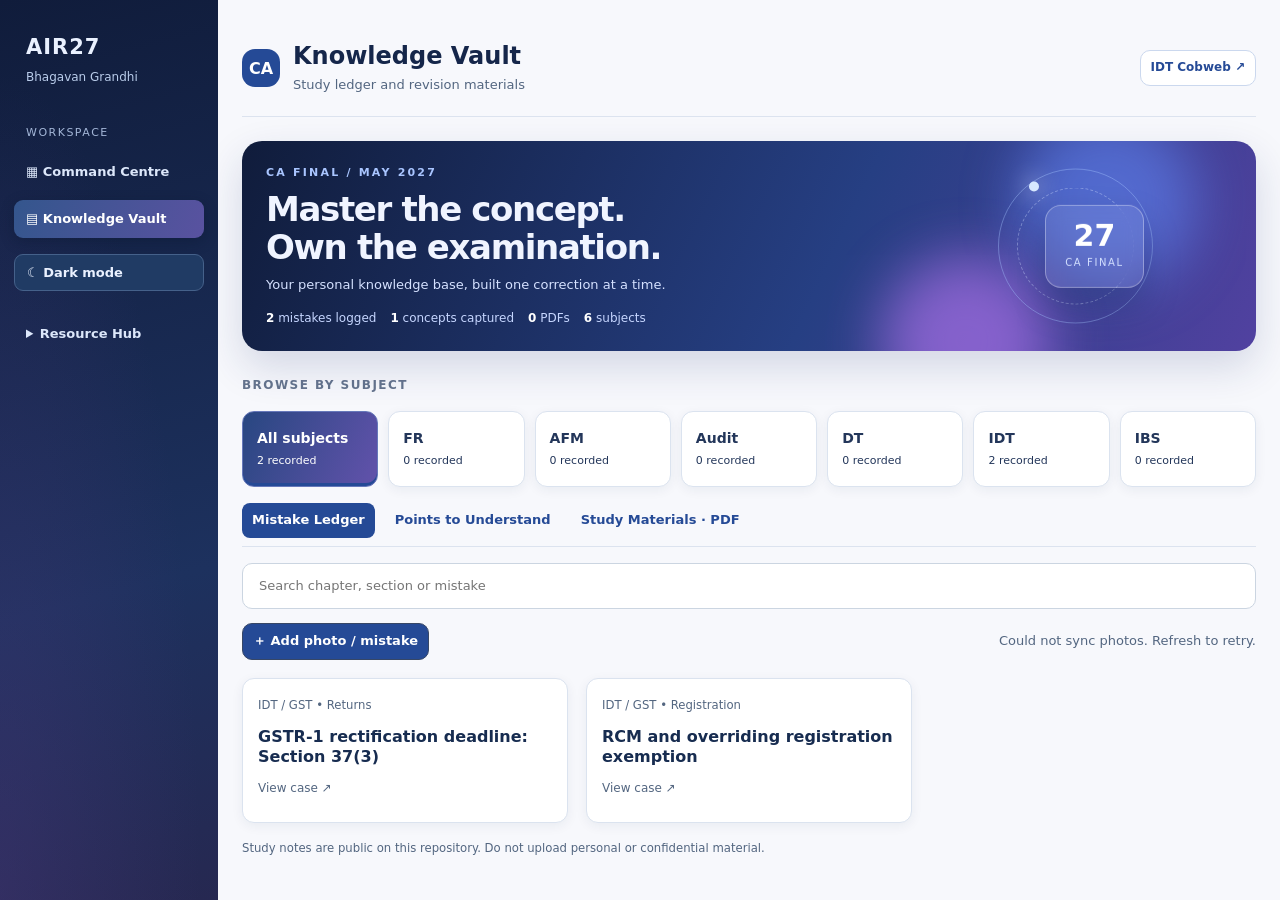
==== commit 10ecf81c: "Register GSTR-1 rectification deadline in IDT Mistake Ledger" ====
--- a/index.html
+++ b/index.html
@@ -1,4 +1,4 @@
-<!doctype html><html lang="en"><meta charset="utf-8"><meta name="viewport" content="width=device-width,initial-scale=1"><title>Knowledge Vault</title><style>*{box-sizing:border-box}body{margin:0;background:#0b1020;color:#edf2ff;font:16px system-ui}main{max-width:1060px;margin:auto;padding:32px 20px}h1{font-size:clamp(32px,5vw,56px);margin:10px 0}p{color:#b7c4db;line-height:1.5}.tabs{display:flex;flex-wrap:wrap;gap:8px;margin:25px 0}button,input{font:inherit;padding:12px;border-radius:10px;border:1px solid #374766;background:#17233c;color:#fff}button{cursor:pointer}button.active{background:#4959bb}input{width:100%}article{background:#131e33;border:1px solid #35425f;border-radius:18px;padding:20px;margin:18px 0}small{color:#aebcda}img{width:100%;height:auto;border-radius:12px}.empty{padding:30px;text-align:center;color:#aebcda}a{color:#a8baff}body{background:#f1f5f9;color:#18243b}main{max-width:1200px}p,small{color:#536680}h1{color:#15264a}.tabs{display:grid;grid-template-columns:repeat(auto-fit,minmax(135px,1fr));gap:15px}.tabs button{min-height:112px;background:white;color:#23365a;border:1px solid #dbe3ef;box-shadow:0 3px 12px #162c5510;font-weight:700;font-size:19px;display:flex;flex-direction:column;align-items:center;justify-content:center;gap:9px}.tabs button.active{background:#254a96;color:white;border-color:#254a96}.tabs button small{font-size:12px;color:inherit;font-weight:400}input{background:white;color:#18243b;border-color:#cbd5e1}#cards{display:grid;grid-template-columns:repeat(auto-fit,minmax(min(100%,300px),1fr));gap:18px}article{background:white;border:1px solid #dbe3ef;box-shadow:0 3px 12px #162c5510;margin:0;cursor:pointer}article h2{font-size:20px;color:#172c50}article img{display:none}article.open img{display:block;margin:15px 0}article a{color:#254a96;display:inline-block;margin-top:12px}article .hint{color:#536680;font-size:14px}article.open{grid-column:1/-1}article.open img{max-width:850px} .empty{color:#536680}#cards{grid-template-columns:repeat(auto-fill,minmax(min(100%,245px),1fr));margin-top:18px;align-items:start}article{min-height:145px;padding:18px;transition:transform .15s,box-shadow .15s}article:hover{transform:translateY(-3px);box-shadow:0 8px 22px #162c5520}article h2{font-size:18px;margin:12px 0}article:focus-visible{outline:3px solid #6488dc}dialog{width:min(760px,92vw);max-height:88dvh;padding:0;border:1px solid #dbe3ef;border-radius:18px;background:white;color:#18243b;box-shadow:0 25px 90px #14213e55;overflow:hidden}dialog::backdrop{background:#111c35aa;backdrop-filter:blur(3px)}.modal-head{padding:15px 20px;display:flex;align-items:center;justify-content:space-between;gap:12px;border-bottom:1px solid #dbe3ef}.modal-head h2{font-size:18px;margin:0}.modal-body{padding:16px;max-height:calc(88dvh - 76px);overflow:auto;text-align:center}.modal-body img{display:block;width:auto;max-width:100%;max-height:68dvh;margin:auto;object-fit:contain}.modal-body a{display:inline-block;margin:12px;color:#254a96}.close{background:#edf1f8;color:#18243b;border:0;min-width:42px;font-size:22px;padding:7px}body:has(dialog[open]){overflow:hidden}#addPhoto{background:#254a96;margin:12px 0 0;font-weight:700}.upload-form{text-align:left;display:grid;gap:12px}.upload-form label{display:grid;gap:5px;font-weight:600}.upload-form select,.upload-form input{width:100%;padding:11px;border:1px solid #cbd5e1;border-radius:9px;background:white;color:#18243b;font:inherit}.upload-form button{background:#254a96}.upload-form p{margin:0;font-size:13px}.upload-form #uploadStatus{white-space:pre-wrap;color:#254a96}.toolbar{display:flex;justify-content:space-between;align-items:center;gap:12px;flex-wrap:wrap}.toolbar button{margin:0!important}#syncStatus{font-size:13px;color:#536680}#sections{display:flex;gap:10px;margin:0 0 18px;flex-wrap:wrap}#sections button{background:white;color:#254a96;border:1px solid #cbd5e1;font-weight:600}#sections button.active{background:#254a96;color:white}#caseModal .modal-body img.tall{max-height:none;width:100%;height:auto}body{background:#f7f8fc;color:#18243b}main{max-width:1280px;padding:0 22px 32px}.site-head{display:flex;align-items:center;justify-content:space-between;gap:18px;padding:22px 0;border-bottom:1px solid #dce3ef}.brand{display:flex;align-items:center;gap:13px}.brand-mark{display:grid;place-items:center;background:#254a96;color:white;width:46px;height:46px;border-radius:13px;font-weight:800;font-size:19px}.site-head h1{font-size:clamp(20px,3vw,30px);margin:0}.site-head p{margin:4px 0 0;font-size:13px}.head-actions{display:flex;align-items:center;gap:10px}.forum-link{display:inline-flex;align-items:center;gap:8px;text-decoration:none;color:#254a96;border:1px solid #cbd8ee;background:white;border-radius:10px;padding:10px 14px;font-weight:700;font-size:14px;white-space:nowrap}.forum-link:hover{background:#eaf1ff}.workspace-label{font-size:12px;letter-spacing:.12em;font-weight:800;color:#65748d;margin:26px 0 8px}.tabs{margin:10px 0 22px;grid-template-columns:repeat(auto-fit,minmax(125px,1fr));gap:12px}.tabs button{min-height:84px;border-radius:12px;align-items:flex-start;padding:14px;gap:6px}.tabs button.active{background:#e8efff;color:#254a96;border-color:#6488d5;box-shadow:inset 0 -3px #254a96}.tabs button small{color:inherit}#sections{border-bottom:1px solid #dce3ef;padding-bottom:8px;margin-bottom:16px}#sections button{border:0;background:transparent;border-radius:8px}#sections button.active{background:#254a96}#search{margin-bottom:14px;border-radius:10px;padding:13px 16px}.toolbar{margin-bottom:8px}article{border-radius:12px;min-height:145px}.dark{background:#101827;color:#e7eefc}.dark h1,.dark article h2{color:#e7eefc}.dark p,.dark small,.dark .workspace-label,.dark .hint,.dark #syncStatus{color:#a8b8d4}.dark .site-head,.dark #sections{border-color:#34415b}.dark article,.dark .tabs button,.dark #search,.dark .forum-link,.dark dialog{background:#1b2941;color:#e7eefc;border-color:#34415b}.dark .tabs button.active,.dark #sections button.active{background:#355b9e;color:white}.dark #sections button{color:#b7caed}.dark .modal-head{border-color:#34415b}.dark .modal-body a{color:#a8c5ff}.theme-toggle{background:white;color:#254a96;border:1px solid #cbd8ee;padding:10px;min-width:42px}.dark .theme-toggle{background:#1b2941;color:white;border-color:#34415b}@media(max-width:600px){main{padding:0 12px 24px}.site-head{align-items:flex-start;gap:8px}.brand-mark{display:none}.forum-link{padding:9px;font-size:12px}.head-actions{gap:5px}.site-head p{font-size:11px}.tabs{grid-template-columns:repeat(3,1fr)}.tabs button{min-height:72px;font-size:16px}}/* Cinematic motion layer */ .hero{position:relative;isolation:isolate;overflow:hidden;margin:24px 0 12px;min-height:220px;border-radius:24px;background:linear-gradient(115deg,#101c3b,#263f83 58%,#5141a0);color:white;padding:32px;display:flex;align-items:center;box-shadow:0 16px 40px #192e6829}.hero-copy{position:relative;z-index:2;max-width:65%;animation:enter .7s both}.hero .eyebrow{font-size:11px;letter-spacing:.2em;color:#a9c5ff;font-weight:800}.hero h2{font-size:clamp(28px,4vw,47px);line-height:1.08;margin:12px 0;letter-spacing:-.04em}.hero p{color:#d5e1ff;margin:0;font-size:14px}.hero-art{position:absolute;right:1%;top:0;width:48%;height:100%;pointer-events:none;overflow:hidden;z-index:1}.orb{position:absolute;border-radius:50%;filter:blur(28px);opacity:.55;animation:drift 9s ease-in-out infinite alternate}.orb.one{width:180px;height:180px;background:#658cff;right:10%;top:-30px}.orb.two{width:170px;height:170px;background:#c67dff;right:40%;bottom:-75px;animation-delay:-4s}.orbit{position:absolute;width:185px;height:185px;border:1px solid #a6c5ff66;border-radius:50%;right:19%;top:50%;transform:translateY(-50%);animation:spin 18s linear infinite}.orbit:before{content:'';position:absolute;inset:18px;border:1px dashed #d2dfff66;border-radius:50%}.orbit:after{content:'';position:absolute;top:12px;left:30px;width:10px;height:10px;background:#d7e8ff;border-radius:50%;box-shadow:0 0 22px #fff}.float-card{position:absolute;right:21%;top:50%;transform:translateY(-50%);padding:18px 23px;border:1px solid #ffffff55;border-radius:16px;background:#ffffff16;backdrop-filter:blur(9px);box-shadow:0 18px 35px #050b2844;text-align:center;animation:floatcard 5s ease-in-out infinite}.float-card strong{display:block;font-size:38px;line-height:1}.float-card span{font-size:10px;letter-spacing:.16em;color:#d5e1ff}.hero-stats{display:flex;gap:18px;flex-wrap:wrap;margin-top:20px;font-size:13px;color:#c6d6ff}.hero-stats b{color:white}.tabs button,article,.forum-link,#sections button,#addPhoto,.theme-toggle{transition:transform .22s ease,box-shadow .22s ease,background .22s ease,border-color .22s ease}.tabs button:hover,.forum-link:hover,#addPhoto:hover{transform:translateY(-3px);box-shadow:0 8px 24px #3858a329}.tabs button:active,article:active,#addPhoto:active{transform:scale(.98)}article{animation:enter .35s both;animation-delay:var(--delay,0ms)}article:hover{border-color:#7796dd;transform:translateY(-4px)}dialog[open]{animation:pop .24s cubic-bezier(.2,.8,.2,1) both}dialog[open]::backdrop{animation:fade .25s both}@keyframes enter{from{opacity:0;transform:translateY(12px)}to{opacity:1;transform:translateY(0)}}@keyframes pop{from{opacity:0;transform:translateY(14px) scale(.96)}to{opacity:1;transform:translateY(0) scale(1)}}@keyframes fade{from{opacity:0}to{opacity:1}}@keyframes drift{to{transform:translate(-45px,30px) scale(1.2)}}@keyframes spin{from{transform:translateY(-50%) rotate(0)}to{transform:translateY(-50%) rotate(360deg)}}@keyframes floatcard{50%{transform:translateY(calc(-50% - 9px))}}@media(max-width:600px){.hero{min-height:190px;padding:22px;border-radius:17px}.hero-copy{max-width:85%}.hero-art{opacity:.48;width:45%}.float-card{right:0;padding:10px}.float-card strong{font-size:25px}.orbit{right:-60px}.hero-stats{gap:9px;font-size:11px}}@media(prefers-reduced-motion:reduce){*,*::before,*::after{animation:none!important;transition:none!important}}#pdfPreview{width:100%;height:64dvh;border:1px solid #cbd5e1;border-radius:10px;background:white}#pdfPreview[hidden]{display:none}.pdf-badge{display:inline-block;padding:4px 8px;border-radius:5px;background:#fee2e2;color:#991b1b;font-size:11px;font-weight:800;margin-bottom:8px}.air-sidebar{position:fixed;inset:0 auto 0 0;width:218px;padding:24px 14px;background:#122445;color:#eaf1ff;z-index:20;display:flex;flex-direction:column;gap:8px;overflow:auto}.air-sidebar .air-brand{font-size:25px;font-weight:800;letter-spacing:1px;padding:8px 12px 20px}.air-sidebar .air-label{font-size:11px;letter-spacing:1.5px;color:#a3b6d7;padding:10px 12px 4px}.air-sidebar a{display:block;text-decoration:none;color:#dce7fa;padding:12px;border-radius:9px;font-size:14px;font-weight:600}.air-sidebar a:hover,.air-sidebar a[aria-current=page]{background:#34568d;color:#fff}.air-sidebar .air-bottom{margin-top:auto}body{padding-left:218px} @media(max-width:760px){body{padding-left:0}.air-sidebar{position:sticky;top:0;width:100%;height:auto;padding:8px;flex-direction:row;align-items:center;overflow-x:auto;gap:4px}.air-sidebar .air-brand{font-size:16px;padding:8px}.air-sidebar .air-label{display:none}.air-sidebar a{white-space:nowrap;font-size:12px;padding:9px}.air-sidebar .air-bottom{margin:0}}.air-sidebar .air-owner{display:block;font-size:13px;font-weight:500;letter-spacing:0;color:#b9ccea;margin-top:7px;white-space:nowrap}@media(max-width:760px){.air-sidebar .air-owner{font-size:10px;margin-top:3px}}.air-sidebar .air-theme{margin:8px 0;padding:11px 12px;background:#203b64;border:1px solid #45618a;color:#eaf1ff;text-align:left;border-radius:9px;font:600 14px system-ui;cursor:pointer}.air-sidebar .air-theme:hover{background:#34568d}body.dark{color-scheme:dark;background:#101827;color:#e7eefc}body.dark h1,body.dark h2,body.dark h3{color:#e7eefc}body.dark p,body.dark small,body.dark .notice{color:#aebed8}body.dark .metric,body.dark .panel,body.dark .card,body.dark .subject-card{background:#1b2941;border-color:#34415b;color:#e7eefc}body.dark .metric strong{color:#a8c5ff}body.dark input,body.dark select,body.dark textarea{background:#142137;color:#e7eefc;border-color:#435371}body.dark input::placeholder,body.dark textarea::placeholder{color:#91a3be}body.dark .subject-tabs{background:#1b2941}body.dark .subject-tabs button,body.dark .subject-picker button,body.dark .nav button,body.dark button.secondary{background:#243652;color:#dce8ff;border-color:#435371}body.dark .subject-tabs button.active,body.dark .subject-picker button.active,body.dark .nav button.active{background:#4569aa;color:white}body.dark th{background:#243652;color:#dce8ff}body.dark th,body.dark td,body.dark .subject-details{border-color:#34415b}body.dark a{color:#a8c5ff}body.dark .hero p{color:#dce7ff}body.dark .air-sidebar{background:#0b1426}body.dark .air-sidebar a[aria-current=page]{background:#34568d;color:white}body.dark progress{background:#101827}body.dark .hero{border-color:#34415b} @media(max-width:760px){.air-sidebar .air-theme{white-space:nowrap;font-size:12px;margin:0;padding:9px}}/* AIR27 cinematic visual system */.hero{position:relative;isolation:isolate;overflow:hidden;min-height:230px;border-radius:24px;background:linear-gradient(115deg,#101c3b,#263f83 58%,#5141a0);color:white;padding:32px;display:flex;align-items:center;box-shadow:0 16px 40px #192e6829}.hero-copy{position:relative;z-index:2;max-width:72%;animation:airEnter .7s both}.hero .eyebrow{font-size:11px;letter-spacing:.2em;color:#a9c5ff;font-weight:800}.hero h2,body.dark .hero h2{color:#f0f4ff;font-size:clamp(28px,3.6vw,47px);line-height:1.08;margin:12px 0;letter-spacing:-.04em}.hero p,body.dark .hero p{color:#d5e1ff;margin:0;font-size:14px}.hero-art{position:absolute;right:1%;top:0;width:48%;height:100%;pointer-events:none;overflow:hidden;z-index:1}.orb{position:absolute;border-radius:50%;filter:blur(28px);opacity:.55;animation:airDrift 9s ease-in-out infinite alternate}.orb.one{width:180px;height:180px;background:#658cff;right:10%;top:-30px}.orb.two{width:170px;height:170px;background:#c67dff;right:40%;bottom:-75px;animation-delay:-4s}.orbit{position:absolute;width:185px;height:185px;border:1px solid #a6c5ff66;border-radius:50%;right:19%;top:50%;transform:translateY(-50%);animation:airSpin 18s linear infinite}.orbit:before{content:'';position:absolute;inset:18px;border:1px dashed #d2dfff66;border-radius:50%}.orbit:after{content:'';position:absolute;top:12px;left:30px;width:10px;height:10px;background:#d7e8ff;border-radius:50%;box-shadow:0 0 22px #fff}.float-card{position:absolute;right:21%;top:50%;transform:translateY(-50%);padding:18px 23px;border:1px solid #ffffff55;border-radius:16px;background:#ffffff16;backdrop-filter:blur(9px);box-shadow:0 18px 35px #050b2844;text-align:center;animation:airFloat 5s ease-in-out infinite}.float-card strong{display:block;font-size:38px;line-height:1;color:white}.float-card span{font-size:10px;letter-spacing:.16em;color:#d5e1ff}.hero-stats{display:flex;gap:18px;flex-wrap:wrap;margin-top:20px;font-size:13px;color:#c6d6ff}.hero-stats b{color:white}.air-sidebar,body.dark .air-sidebar{background:radial-gradient(ellipse at 0% 100%,#49377966,transparent 65%),linear-gradient(165deg,#101c3b,#1d315e 65%,#262851)}.air-sidebar a[aria-current=page],body.dark .air-sidebar a[aria-current=page]{background:linear-gradient(110deg,#34568d,#5952a0);box-shadow:0 4px 14px #08142e55}.metric,.subject-card,body.dark .metric,body.dark .subject-card{position:relative;overflow:hidden;isolation:isolate}.metric:after,.subject-card:after{content:'';position:absolute;z-index:-1;inset:0;pointer-events:none;background:radial-gradient(ellipse at 100% 0%,#658cff24,transparent 65%),radial-gradient(ellipse at 0% 100%,#a785ff13,transparent 60%)}body.dark .metric:after,body.dark .subject-card:after{background:radial-gradient(ellipse at 100% 0%,#658cff29,transparent 65%),radial-gradient(ellipse at 0% 100%,#a785ff18,transparent 60%)}.subject-card:hover,.metric:hover{box-shadow:0 8px 24px #384c8b25}.subject-tabs button.active,body.dark .subject-tabs button.active,.subject-picker button.active,body.dark .subject-picker button.active,.tabs button.active,body.dark .tabs button.active{background:linear-gradient(115deg,#284781,#6252ab);color:white;border-color:#6678ba}.section-title h2{letter-spacing:-.025em}.panel{box-shadow:0 6px 22px #172c5010}body.dark .panel{box-shadow:0 6px 22px #050b2822}@keyframes airEnter{from{opacity:0;transform:translateY(12px)}to{opacity:1;transform:translateY(0)}}@keyframes airDrift{to{transform:translate(-45px,30px) scale(1.2)}}@keyframes airSpin{to{transform:translateY(-50%) rotate(360deg)}}@keyframes airFloat{50%{transform:translateY(calc(-50% - 7px))}}@media(max-width:600px){.hero{min-height:190px;padding:22px;border-radius:17px}.hero-copy{max-width:90%}.hero-art{opacity:.35;width:45%}.float-card{right:0;padding:10px}.float-card strong{font-size:25px}.orbit{right:-60px}.hero-stats{gap:9px;font-size:11px}}@media(prefers-reduced-motion:reduce){.hero-copy,.orb,.orbit,.float-card{animation:none!important}}/* Compact everyday typography */body{font-size:14px;line-height:1.45}main{padding:20px 24px}h1,.site-head h1{font-size:24px;line-height:1.2}h2{font-size:18px;line-height:1.3}h3{font-size:15px}button,input,select,textarea{font-size:13px;padding:8px 10px}.hero{min-height:190px;padding:24px;border-radius:20px}.hero h2,body.dark .hero h2{font-size:clamp(24px,2.7vw,34px);line-height:1.12;margin:9px 0}.hero p,body.dark .hero p{font-size:13px}.hero-stats{font-size:12px;margin-top:15px;gap:14px}.float-card strong{font-size:30px}.orbit{width:155px;height:155px}.float-card{padding:15px 19px}.metric,.panel{padding:14px}.metric strong{font-size:21px}.subject-card{padding:14px}.subject-card strong{font-size:23px}.subject-details b{font-size:14px}.subject-card small,.metric small{font-size:12px}.subject-grid{gap:12px}.tabs{gap:10px;margin:16px 0}.tabs button{font-size:14px;min-height:76px;gap:5px}.tabs button small{font-size:11px}article{padding:15px}article h2,.modal-head h2{font-size:16px}article .hint{font-size:12px}th,td{font-size:13px;padding:8px}.lecture-status{font-size:12px;min-width:104px}.air-sidebar .air-brand{font-size:21px}.air-sidebar .air-owner{font-size:12px}.air-sidebar a,.air-sidebar .air-theme{font-size:13px;padding:10px 12px}.brand-mark{width:38px;height:38px;font-size:16px}.forum-link{font-size:12px;padding:8px 10px}@media(max-width:760px){main{padding:14px}.air-sidebar .air-brand{font-size:15px}.air-sidebar .air-owner{font-size:10px}.air-sidebar a,.air-sidebar .air-theme{font-size:12px;padding:8px}.hero{min-height:170px;padding:20px}.hero h2,body.dark .hero h2{font-size:25px}.hero-stats{font-size:11px;gap:9px}}.air-links{margin:8px 0;min-width:0}.air-links summary{cursor:pointer;padding:10px 12px;color:#dce7fa;font-weight:600;font-size:13px}.air-link-row{display:flex;align-items:center;gap:2px}.air-link-row a{flex:1;min-width:0;overflow-wrap:anywhere}.air-link-row button,.air-add-link{background:#203b64;color:#dce7fa;border:1px solid #45618a;border-radius:7px;padding:6px 9px;font:12px system-ui;cursor:pointer}.air-add-link{margin:5px 12px}.air-links-form{padding:8px;display:grid;gap:7px}.air-links-form input{width:100%;min-width:0;font-size:12px}.air-links-form p{font-size:11px;color:#c6d6ff;margin:0}.air-links-form button{font-size:12px}.air-links-form[hidden]{display:none!important}@media(max-width:760px){.air-links{margin:0}.air-links[open]{position:fixed;top:65px;right:8px;width:min(280px,90vw);max-height:70vh;overflow:auto;background:#172c50;padding:8px;border:1px solid #45618a;border-radius:10px;box-shadow:0 8px 24px #0005}.air-links summary{white-space:nowrap;font-size:12px}}</style><body><aside class="air-sidebar" aria-label="AIR27 navigation"><div class="air-brand">AIR27<span class="air-owner">Bhagavan Grandhi</span></div><div class="air-label">WORKSPACE</div><a href="performance.html">▦ Command Centre</a><a href="index.html#ledger" aria-current="page">▤ Knowledge Vault</a><button type="button" class="air-theme" id="airTheme" aria-pressed="false">☾ Dark mode</button><details class="air-links" id="essentialLinks"><summary>Resource Hub</summary><div id="airLinkList"></div><button type="button" class="air-add-link" id="airAddLink">＋ Add link</button><form class="air-links-form" id="airLinkForm" hidden><input id="airLinkName" placeholder="Link name" maxlength="80" required><input id="airLinkUrl" type="url" placeholder="https://..." required><button type="submit">Save link</button><button type="button" id="airCancelLink">Cancel</button><p id="airLinkMessage" role="status"></p></form></details></aside><main><header class="site-head"><div class="brand"><div class="brand-mark" aria-hidden="true">CA</div><div><h1>Knowledge Vault</h1><p>Study ledger and revision materials</p></div></div><div class="head-actions"><a class="forum-link" href="https://forum.idtwizard.in/" target="_blank" rel="noopener noreferrer">IDT Cobweb ↗</a></div></header><section class="hero" aria-label="Study overview"><div class="hero-copy"><div class="eyebrow">CA FINAL / MAY 2027</div><h2>Master the concept.<br>Own the examination.</h2><p>Your personal knowledge base, built one correction at a time.</p><div class="hero-stats"><span><b id="heroMistakes">0</b> mistakes logged</span><span><b id="heroPoints">0</b> concepts captured</span><span><b id="heroPdfs">0</b> PDFs</span><span><b>6</b> subjects</span></div></div><div class="hero-art" aria-hidden="true"><i class="orb one"></i><i class="orb two"></i><i class="orbit"></i><div class="float-card"><strong>27</strong><span>CA FINAL</span></div></div></section><div class="workspace-label">BROWSE BY SUBJECT</div><nav class="tabs" id="tabs"></nav><nav id="sections" aria-label="Study categories"><button id="mistakesTab">Mistake Ledger</button><button id="pointsTab">Points to Understand</button><button id="materialsTab">Study Materials · PDF</button></nav><input id="search" placeholder="Search chapter, section or mistake"><div class="toolbar"><button id="addPhoto">＋ Add photo / mistake</button><small id="syncStatus" role="status"></small></div><div id="cards"></div><p><small>Study notes are public on this repository. Do not upload personal or confidential material.</small></p></main><dialog id="caseModal" aria-labelledby="caseTitle"><div class="modal-head"><h2 id="caseTitle"></h2><button class="close" id="closeCase" aria-label="Close chart">×</button></div><div class="modal-body"><img id="caseImage" alt=""><iframe id="pdfPreview" title="PDF document preview" hidden></iframe><a id="caseLink" target="_blank" rel="noopener">Open original chart ↗</a></div></dialog><dialog id="uploadModal" aria-labelledby="uploadTitle"><div class="modal-head"><h2 id="uploadTitle">Add a mistake photo</h2><button class="close" id="closeUpload" aria-label="Close">×</button></div><div class="modal-body"><form id="photoForm" class="upload-form"><label>Subject<select id="photoSubject" required><option>FR</option><option>AFM</option><option>Audit</option><option>DT</option><option>IDT</option><option>IBS</option></select></label><label>Category<select id="photoCategory"><option value="mistake">Mistake Ledger</option><option value="point">Points to Understand</option><option value="pdf">Study Materials · PDF</option></select></label><label>Chapter / topic<input id="photoChapter" required maxlength="120" placeholder="e.g. GST registration"></label><label>Document / entry title<input id="photoTitle" required maxlength="160" placeholder="What did you get wrong?"></label><label id="fileLabel">Photo or PDF<input id="photoFile" type="file" accept="image/png,image/jpeg,image/webp,application/pdf,.pdf" required></label><label>GitHub fine-grained access token<input id="photoToken" type="password" autocomplete="off" required placeholder="Contents: Read and write"></label><p>Use a token restricted to this repository. It is used only for this upload, never stored. Uploaded files will be PUBLIC on GitHub and available across devices. Upload only material you own or have permission to share publicly. Do not upload paid faculty books, confidential or personal information.</p><button id="savePhoto" type="submit">Save to Mistake Ledger</button><p id="uploadStatus" role="status"></p></form></div></dialog><script>const subjects=['All','FR','AFM','Audit','DT','IDT','IBS'];let selected='All',category='mistake';const sectionOf=e=>e.category==='pdf'?'pdf':e.category==='point'?'point':'mistake';const entries=[{subject:'IDT',chapter:'GST • Registration',title:'RCM and overriding registration exemption',image:'mistakes/idt/registration-001.svg',tags:'Section 22 23 24 notification 5/2017 XYZ Associates'},{subject:'IDT',chapter:'GST • Returns',title:'When GSTR-1 liability exceeds GSTR-3B: five cases',image:'points/idt/gstr1-3b-001.svg',tags:'Rule 88C DRC-01B DRC-03 ITC GSTR-1A IFF Rule 59 duplicate invoice excess payment rate mismatch',category:'point'}];const modal=document.getElementById('caseModal');document.getElementById('closeCase').onclick=()=>modal.close();modal.addEventListener('click',ev=>{if(ev.target===modal){const r=modal.getBoundingClientRect();if(ev.clientX<r.left||ev.clientX>r.right||ev.clientY<r.top||ev.clientY>r.bottom)modal.close()}});modal.addEventListener('close',()=>{document.getElementById('pdfPreview').src='about:blank'});function showCase(e){const frame=document.getElementById('pdfPreview'),pic=document.getElementById('caseImage'),anchor=document.getElementById('caseLink');if(sectionOf(e)==='pdf'){document.getElementById('caseTitle').textContent=e.title;pic.style.display='none';frame.hidden=false;frame.src=e.pdf;anchor.href=e.pdf;anchor.removeAttribute('download');anchor.target='_blank';anchor.textContent='Open PDF in new tab ↗';modal.showModal();return}frame.hidden=true;pic.style.display='block';document.getElementById('caseTitle').textContent=e.title;const im=document.getElementById('caseImage');im.src=e.image;im.alt=e.title;im.classList.toggle('tall',sectionOf(e)==='point');const link=document.getElementById('caseLink');link.href=e.image; if(e.image.startsWith('data:')){link.download='mistake-photo.jpg';link.textContent='Download photo ↓';link.removeAttribute('target')}else{link.removeAttribute('download');link.target='_blank';link.textContent='Open original chart ↗'}modal.showModal()}const tabs=document.getElementById('tabs'),cards=document.getElementById('cards'),search=document.getElementById('search');document.getElementById('mistakesTab').onclick=()=>{category='mistake';render()};document.getElementById('pointsTab').onclick=()=>{category='point';render()};document.getElementById('materialsTab').onclick=()=>{category='pdf';render()};function render(){document.getElementById('materialsTab').classList.toggle('active',category==='pdf');document.getElementById('heroPdfs').textContent=entries.filter(e=>sectionOf(e)==='pdf').length;document.getElementById('addPhoto').textContent=category==='pdf'?'＋ Upload PDF':'＋ Add photo / mistake';document.getElementById('heroMistakes').textContent=entries.filter(e=>sectionOf(e)==='mistake').length;document.getElementById('heroPoints').textContent=entries.filter(e=>sectionOf(e)==='point').length;document.getElementById('mistakesTab').classList.toggle('active',category==='mistake');document.getElementById('pointsTab').classList.toggle('active',category==='point');tabs.replaceChildren();subjects.forEach(s=>{let b=document.createElement('button');b.textContent=s==='All'?'All subjects':s;const sub=document.createElement('small');sub.textContent=entries.filter(e=>sectionOf(e)===category&&(s==='All'||e.subject===s)).length+' recorded';b.append(sub);b.className=s===selected?'active':'';b.onclick=()=>{selected=s;render()};tabs.append(b)});cards.replaceChildren();const list=entries.filter(e=>sectionOf(e)===category&&(selected==='All'||e.subject===selected)&&[e.subject,e.chapter,e.title,e.tags].join(' ').toLowerCase().includes(search.value.toLowerCase()));for(const e of list){const a=document.createElement('article');a.style.setProperty('--delay',Math.min(cards.childElementCount*45,250)+'ms');const label=document.createElement('small');label.textContent=e.subject+' / '+e.chapter;const h=document.createElement('h2');h.textContent=e.title;const hint=document.createElement('div');hint.className='hint';hint.textContent=sectionOf(e)==='pdf'?'Read PDF ↗':'View case ↗';if(sectionOf(e)==='pdf'){const badge=document.createElement('div');badge.className='pdf-badge';badge.textContent='PDF';a.append(badge)}a.tabIndex=0;a.setAttribute('role','button');a.setAttribute('aria-haspopup','dialog');a.onclick=()=>showCase(e);a.onkeydown=ev=>{if(ev.key==='Enter'||ev.key===' '){ev.preventDefault();showCase(e)}};a.append(label,h,hint);cards.append(a)}if(!list.length){cards.textContent='No entries in this subject and category yet.';cards.className='empty'}else cards.className=''}search.oninput=render;render();
+<!doctype html><html lang="en"><meta charset="utf-8"><meta name="viewport" content="width=device-width,initial-scale=1"><title>Knowledge Vault</title><style>*{box-sizing:border-box}body{margin:0;background:#0b1020;color:#edf2ff;font:16px system-ui}main{max-width:1060px;margin:auto;padding:32px 20px}h1{font-size:clamp(32px,5vw,56px);margin:10px 0}p{color:#b7c4db;line-height:1.5}.tabs{display:flex;flex-wrap:wrap;gap:8px;margin:25px 0}button,input{font:inherit;padding:12px;border-radius:10px;border:1px solid #374766;background:#17233c;color:#fff}button{cursor:pointer}button.active{background:#4959bb}input{width:100%}article{background:#131e33;border:1px solid #35425f;border-radius:18px;padding:20px;margin:18px 0}small{color:#aebcda}img{width:100%;height:auto;border-radius:12px}.empty{padding:30px;text-align:center;color:#aebcda}a{color:#a8baff}body{background:#f1f5f9;color:#18243b}main{max-width:1200px}p,small{color:#536680}h1{color:#15264a}.tabs{display:grid;grid-template-columns:repeat(auto-fit,minmax(135px,1fr));gap:15px}.tabs button{min-height:112px;background:white;color:#23365a;border:1px solid #dbe3ef;box-shadow:0 3px 12px #162c5510;font-weight:700;font-size:19px;display:flex;flex-direction:column;align-items:center;justify-content:center;gap:9px}.tabs button.active{background:#254a96;color:white;border-color:#254a96}.tabs button small{font-size:12px;color:inherit;font-weight:400}input{background:white;color:#18243b;border-color:#cbd5e1}#cards{display:grid;grid-template-columns:repeat(auto-fit,minmax(min(100%,300px),1fr));gap:18px}article{background:white;border:1px solid #dbe3ef;box-shadow:0 3px 12px #162c5510;margin:0;cursor:pointer}article h2{font-size:20px;color:#172c50}article img{display:none}article.open img{display:block;margin:15px 0}article a{color:#254a96;display:inline-block;margin-top:12px}article .hint{color:#536680;font-size:14px}article.open{grid-column:1/-1}article.open img{max-width:850px} .empty{color:#536680}#cards{grid-template-columns:repeat(auto-fill,minmax(min(100%,245px),1fr));margin-top:18px;align-items:start}article{min-height:145px;padding:18px;transition:transform .15s,box-shadow .15s}article:hover{transform:translateY(-3px);box-shadow:0 8px 22px #162c5520}article h2{font-size:18px;margin:12px 0}article:focus-visible{outline:3px solid #6488dc}dialog{width:min(760px,92vw);max-height:88dvh;padding:0;border:1px solid #dbe3ef;border-radius:18px;background:white;color:#18243b;box-shadow:0 25px 90px #14213e55;overflow:hidden}dialog::backdrop{background:#111c35aa;backdrop-filter:blur(3px)}.modal-head{padding:15px 20px;display:flex;align-items:center;justify-content:space-between;gap:12px;border-bottom:1px solid #dbe3ef}.modal-head h2{font-size:18px;margin:0}.modal-body{padding:16px;max-height:calc(88dvh - 76px);overflow:auto;text-align:center}.modal-body img{display:block;width:auto;max-width:100%;max-height:68dvh;margin:auto;object-fit:contain}.modal-body a{display:inline-block;margin:12px;color:#254a96}.close{background:#edf1f8;color:#18243b;border:0;min-width:42px;font-size:22px;padding:7px}body:has(dialog[open]){overflow:hidden}#addPhoto{background:#254a96;margin:12px 0 0;font-weight:700}.upload-form{text-align:left;display:grid;gap:12px}.upload-form label{display:grid;gap:5px;font-weight:600}.upload-form select,.upload-form input{width:100%;padding:11px;border:1px solid #cbd5e1;border-radius:9px;background:white;color:#18243b;font:inherit}.upload-form button{background:#254a96}.upload-form p{margin:0;font-size:13px}.upload-form #uploadStatus{white-space:pre-wrap;color:#254a96}.toolbar{display:flex;justify-content:space-between;align-items:center;gap:12px;flex-wrap:wrap}.toolbar button{margin:0!important}#syncStatus{font-size:13px;color:#536680}#sections{display:flex;gap:10px;margin:0 0 18px;flex-wrap:wrap}#sections button{background:white;color:#254a96;border:1px solid #cbd5e1;font-weight:600}#sections button.active{background:#254a96;color:white}#caseModal .modal-body img.tall{max-height:none;width:100%;height:auto}body{background:#f7f8fc;color:#18243b}main{max-width:1280px;padding:0 22px 32px}.site-head{display:flex;align-items:center;justify-content:space-between;gap:18px;padding:22px 0;border-bottom:1px solid #dce3ef}.brand{display:flex;align-items:center;gap:13px}.brand-mark{display:grid;place-items:center;background:#254a96;color:white;width:46px;height:46px;border-radius:13px;font-weight:800;font-size:19px}.site-head h1{font-size:clamp(20px,3vw,30px);margin:0}.site-head p{margin:4px 0 0;font-size:13px}.head-actions{display:flex;align-items:center;gap:10px}.forum-link{display:inline-flex;align-items:center;gap:8px;text-decoration:none;color:#254a96;border:1px solid #cbd8ee;background:white;border-radius:10px;padding:10px 14px;font-weight:700;font-size:14px;white-space:nowrap}.forum-link:hover{background:#eaf1ff}.workspace-label{font-size:12px;letter-spacing:.12em;font-weight:800;color:#65748d;margin:26px 0 8px}.tabs{margin:10px 0 22px;grid-template-columns:repeat(auto-fit,minmax(125px,1fr));gap:12px}.tabs button{min-height:84px;border-radius:12px;align-items:flex-start;padding:14px;gap:6px}.tabs button.active{background:#e8efff;color:#254a96;border-color:#6488d5;box-shadow:inset 0 -3px #254a96}.tabs button small{color:inherit}#sections{border-bottom:1px solid #dce3ef;padding-bottom:8px;margin-bottom:16px}#sections button{border:0;background:transparent;border-radius:8px}#sections button.active{background:#254a96}#search{margin-bottom:14px;border-radius:10px;padding:13px 16px}.toolbar{margin-bottom:8px}article{border-radius:12px;min-height:145px}.dark{background:#101827;color:#e7eefc}.dark h1,.dark article h2{color:#e7eefc}.dark p,.dark small,.dark .workspace-label,.dark .hint,.dark #syncStatus{color:#a8b8d4}.dark .site-head,.dark #sections{border-color:#34415b}.dark article,.dark .tabs button,.dark #search,.dark .forum-link,.dark dialog{background:#1b2941;color:#e7eefc;border-color:#34415b}.dark .tabs button.active,.dark #sections button.active{background:#355b9e;color:white}.dark #sections button{color:#b7caed}.dark .modal-head{border-color:#34415b}.dark .modal-body a{color:#a8c5ff}.theme-toggle{background:white;color:#254a96;border:1px solid #cbd8ee;padding:10px;min-width:42px}.dark .theme-toggle{background:#1b2941;color:white;border-color:#34415b}@media(max-width:600px){main{padding:0 12px 24px}.site-head{align-items:flex-start;gap:8px}.brand-mark{display:none}.forum-link{padding:9px;font-size:12px}.head-actions{gap:5px}.site-head p{font-size:11px}.tabs{grid-template-columns:repeat(3,1fr)}.tabs button{min-height:72px;font-size:16px}}/* Cinematic motion layer */ .hero{position:relative;isolation:isolate;overflow:hidden;margin:24px 0 12px;min-height:220px;border-radius:24px;background:linear-gradient(115deg,#101c3b,#263f83 58%,#5141a0);color:white;padding:32px;display:flex;align-items:center;box-shadow:0 16px 40px #192e6829}.hero-copy{position:relative;z-index:2;max-width:65%;animation:enter .7s both}.hero .eyebrow{font-size:11px;letter-spacing:.2em;color:#a9c5ff;font-weight:800}.hero h2{font-size:clamp(28px,4vw,47px);line-height:1.08;margin:12px 0;letter-spacing:-.04em}.hero p{color:#d5e1ff;margin:0;font-size:14px}.hero-art{position:absolute;right:1%;top:0;width:48%;height:100%;pointer-events:none;overflow:hidden;z-index:1}.orb{position:absolute;border-radius:50%;filter:blur(28px);opacity:.55;animation:drift 9s ease-in-out infinite alternate}.orb.one{width:180px;height:180px;background:#658cff;right:10%;top:-30px}.orb.two{width:170px;height:170px;background:#c67dff;right:40%;bottom:-75px;animation-delay:-4s}.orbit{position:absolute;width:185px;height:185px;border:1px solid #a6c5ff66;border-radius:50%;right:19%;top:50%;transform:translateY(-50%);animation:spin 18s linear infinite}.orbit:before{content:'';position:absolute;inset:18px;border:1px dashed #d2dfff66;border-radius:50%}.orbit:after{content:'';position:absolute;top:12px;left:30px;width:10px;height:10px;background:#d7e8ff;border-radius:50%;box-shadow:0 0 22px #fff}.float-card{position:absolute;right:21%;top:50%;transform:translateY(-50%);padding:18px 23px;border:1px solid #ffffff55;border-radius:16px;background:#ffffff16;backdrop-filter:blur(9px);box-shadow:0 18px 35px #050b2844;text-align:center;animation:floatcard 5s ease-in-out infinite}.float-card strong{display:block;font-size:38px;line-height:1}.float-card span{font-size:10px;letter-spacing:.16em;color:#d5e1ff}.hero-stats{display:flex;gap:18px;flex-wrap:wrap;margin-top:20px;font-size:13px;color:#c6d6ff}.hero-stats b{color:white}.tabs button,article,.forum-link,#sections button,#addPhoto,.theme-toggle{transition:transform .22s ease,box-shadow .22s ease,background .22s ease,border-color .22s ease}.tabs button:hover,.forum-link:hover,#addPhoto:hover{transform:translateY(-3px);box-shadow:0 8px 24px #3858a329}.tabs button:active,article:active,#addPhoto:active{transform:scale(.98)}article{animation:enter .35s both;animation-delay:var(--delay,0ms)}article:hover{border-color:#7796dd;transform:translateY(-4px)}dialog[open]{animation:pop .24s cubic-bezier(.2,.8,.2,1) both}dialog[open]::backdrop{animation:fade .25s both}@keyframes enter{from{opacity:0;transform:translateY(12px)}to{opacity:1;transform:translateY(0)}}@keyframes pop{from{opacity:0;transform:translateY(14px) scale(.96)}to{opacity:1;transform:translateY(0) scale(1)}}@keyframes fade{from{opacity:0}to{opacity:1}}@keyframes drift{to{transform:translate(-45px,30px) scale(1.2)}}@keyframes spin{from{transform:translateY(-50%) rotate(0)}to{transform:translateY(-50%) rotate(360deg)}}@keyframes floatcard{50%{transform:translateY(calc(-50% - 9px))}}@media(max-width:600px){.hero{min-height:190px;padding:22px;border-radius:17px}.hero-copy{max-width:85%}.hero-art{opacity:.48;width:45%}.float-card{right:0;padding:10px}.float-card strong{font-size:25px}.orbit{right:-60px}.hero-stats{gap:9px;font-size:11px}}@media(prefers-reduced-motion:reduce){*,*::before,*::after{animation:none!important;transition:none!important}}#pdfPreview{width:100%;height:64dvh;border:1px solid #cbd5e1;border-radius:10px;background:white}#pdfPreview[hidden]{display:none}.pdf-badge{display:inline-block;padding:4px 8px;border-radius:5px;background:#fee2e2;color:#991b1b;font-size:11px;font-weight:800;margin-bottom:8px}.air-sidebar{position:fixed;inset:0 auto 0 0;width:218px;padding:24px 14px;background:#122445;color:#eaf1ff;z-index:20;display:flex;flex-direction:column;gap:8px;overflow:auto}.air-sidebar .air-brand{font-size:25px;font-weight:800;letter-spacing:1px;padding:8px 12px 20px}.air-sidebar .air-label{font-size:11px;letter-spacing:1.5px;color:#a3b6d7;padding:10px 12px 4px}.air-sidebar a{display:block;text-decoration:none;color:#dce7fa;padding:12px;border-radius:9px;font-size:14px;font-weight:600}.air-sidebar a:hover,.air-sidebar a[aria-current=page]{background:#34568d;color:#fff}.air-sidebar .air-bottom{margin-top:auto}body{padding-left:218px} @media(max-width:760px){body{padding-left:0}.air-sidebar{position:sticky;top:0;width:100%;height:auto;padding:8px;flex-direction:row;align-items:center;overflow-x:auto;gap:4px}.air-sidebar .air-brand{font-size:16px;padding:8px}.air-sidebar .air-label{display:none}.air-sidebar a{white-space:nowrap;font-size:12px;padding:9px}.air-sidebar .air-bottom{margin:0}}.air-sidebar .air-owner{display:block;font-size:13px;font-weight:500;letter-spacing:0;color:#b9ccea;margin-top:7px;white-space:nowrap}@media(max-width:760px){.air-sidebar .air-owner{font-size:10px;margin-top:3px}}.air-sidebar .air-theme{margin:8px 0;padding:11px 12px;background:#203b64;border:1px solid #45618a;color:#eaf1ff;text-align:left;border-radius:9px;font:600 14px system-ui;cursor:pointer}.air-sidebar .air-theme:hover{background:#34568d}body.dark{color-scheme:dark;background:#101827;color:#e7eefc}body.dark h1,body.dark h2,body.dark h3{color:#e7eefc}body.dark p,body.dark small,body.dark .notice{color:#aebed8}body.dark .metric,body.dark .panel,body.dark .card,body.dark .subject-card{background:#1b2941;border-color:#34415b;color:#e7eefc}body.dark .metric strong{color:#a8c5ff}body.dark input,body.dark select,body.dark textarea{background:#142137;color:#e7eefc;border-color:#435371}body.dark input::placeholder,body.dark textarea::placeholder{color:#91a3be}body.dark .subject-tabs{background:#1b2941}body.dark .subject-tabs button,body.dark .subject-picker button,body.dark .nav button,body.dark button.secondary{background:#243652;color:#dce8ff;border-color:#435371}body.dark .subject-tabs button.active,body.dark .subject-picker button.active,body.dark .nav button.active{background:#4569aa;color:white}body.dark th{background:#243652;color:#dce8ff}body.dark th,body.dark td,body.dark .subject-details{border-color:#34415b}body.dark a{color:#a8c5ff}body.dark .hero p{color:#dce7ff}body.dark .air-sidebar{background:#0b1426}body.dark .air-sidebar a[aria-current=page]{background:#34568d;color:white}body.dark progress{background:#101827}body.dark .hero{border-color:#34415b} @media(max-width:760px){.air-sidebar .air-theme{white-space:nowrap;font-size:12px;margin:0;padding:9px}}/* AIR27 cinematic visual system */.hero{position:relative;isolation:isolate;overflow:hidden;min-height:230px;border-radius:24px;background:linear-gradient(115deg,#101c3b,#263f83 58%,#5141a0);color:white;padding:32px;display:flex;align-items:center;box-shadow:0 16px 40px #192e6829}.hero-copy{position:relative;z-index:2;max-width:72%;animation:airEnter .7s both}.hero .eyebrow{font-size:11px;letter-spacing:.2em;color:#a9c5ff;font-weight:800}.hero h2,body.dark .hero h2{color:#f0f4ff;font-size:clamp(28px,3.6vw,47px);line-height:1.08;margin:12px 0;letter-spacing:-.04em}.hero p,body.dark .hero p{color:#d5e1ff;margin:0;font-size:14px}.hero-art{position:absolute;right:1%;top:0;width:48%;height:100%;pointer-events:none;overflow:hidden;z-index:1}.orb{position:absolute;border-radius:50%;filter:blur(28px);opacity:.55;animation:airDrift 9s ease-in-out infinite alternate}.orb.one{width:180px;height:180px;background:#658cff;right:10%;top:-30px}.orb.two{width:170px;height:170px;background:#c67dff;right:40%;bottom:-75px;animation-delay:-4s}.orbit{position:absolute;width:185px;height:185px;border:1px solid #a6c5ff66;border-radius:50%;right:19%;top:50%;transform:translateY(-50%);animation:airSpin 18s linear infinite}.orbit:before{content:'';position:absolute;inset:18px;border:1px dashed #d2dfff66;border-radius:50%}.orbit:after{content:'';position:absolute;top:12px;left:30px;width:10px;height:10px;background:#d7e8ff;border-radius:50%;box-shadow:0 0 22px #fff}.float-card{position:absolute;right:21%;top:50%;transform:translateY(-50%);padding:18px 23px;border:1px solid #ffffff55;border-radius:16px;background:#ffffff16;backdrop-filter:blur(9px);box-shadow:0 18px 35px #050b2844;text-align:center;animation:airFloat 5s ease-in-out infinite}.float-card strong{display:block;font-size:38px;line-height:1;color:white}.float-card span{font-size:10px;letter-spacing:.16em;color:#d5e1ff}.hero-stats{display:flex;gap:18px;flex-wrap:wrap;margin-top:20px;font-size:13px;color:#c6d6ff}.hero-stats b{color:white}.air-sidebar,body.dark .air-sidebar{background:radial-gradient(ellipse at 0% 100%,#49377966,transparent 65%),linear-gradient(165deg,#101c3b,#1d315e 65%,#262851)}.air-sidebar a[aria-current=page],body.dark .air-sidebar a[aria-current=page]{background:linear-gradient(110deg,#34568d,#5952a0);box-shadow:0 4px 14px #08142e55}.metric,.subject-card,body.dark .metric,body.dark .subject-card{position:relative;overflow:hidden;isolation:isolate}.metric:after,.subject-card:after{content:'';position:absolute;z-index:-1;inset:0;pointer-events:none;background:radial-gradient(ellipse at 100% 0%,#658cff24,transparent 65%),radial-gradient(ellipse at 0% 100%,#a785ff13,transparent 60%)}body.dark .metric:after,body.dark .subject-card:after{background:radial-gradient(ellipse at 100% 0%,#658cff29,transparent 65%),radial-gradient(ellipse at 0% 100%,#a785ff18,transparent 60%)}.subject-card:hover,.metric:hover{box-shadow:0 8px 24px #384c8b25}.subject-tabs button.active,body.dark .subject-tabs button.active,.subject-picker button.active,body.dark .subject-picker button.active,.tabs button.active,body.dark .tabs button.active{background:linear-gradient(115deg,#284781,#6252ab);color:white;border-color:#6678ba}.section-title h2{letter-spacing:-.025em}.panel{box-shadow:0 6px 22px #172c5010}body.dark .panel{box-shadow:0 6px 22px #050b2822}@keyframes airEnter{from{opacity:0;transform:translateY(12px)}to{opacity:1;transform:translateY(0)}}@keyframes airDrift{to{transform:translate(-45px,30px) scale(1.2)}}@keyframes airSpin{to{transform:translateY(-50%) rotate(360deg)}}@keyframes airFloat{50%{transform:translateY(calc(-50% - 7px))}}@media(max-width:600px){.hero{min-height:190px;padding:22px;border-radius:17px}.hero-copy{max-width:90%}.hero-art{opacity:.35;width:45%}.float-card{right:0;padding:10px}.float-card strong{font-size:25px}.orbit{right:-60px}.hero-stats{gap:9px;font-size:11px}}@media(prefers-reduced-motion:reduce){.hero-copy,.orb,.orbit,.float-card{animation:none!important}}/* Compact everyday typography */body{font-size:14px;line-height:1.45}main{padding:20px 24px}h1,.site-head h1{font-size:24px;line-height:1.2}h2{font-size:18px;line-height:1.3}h3{font-size:15px}button,input,select,textarea{font-size:13px;padding:8px 10px}.hero{min-height:190px;padding:24px;border-radius:20px}.hero h2,body.dark .hero h2{font-size:clamp(24px,2.7vw,34px);line-height:1.12;margin:9px 0}.hero p,body.dark .hero p{font-size:13px}.hero-stats{font-size:12px;margin-top:15px;gap:14px}.float-card strong{font-size:30px}.orbit{width:155px;height:155px}.float-card{padding:15px 19px}.metric,.panel{padding:14px}.metric strong{font-size:21px}.subject-card{padding:14px}.subject-card strong{font-size:23px}.subject-details b{font-size:14px}.subject-card small,.metric small{font-size:12px}.subject-grid{gap:12px}.tabs{gap:10px;margin:16px 0}.tabs button{font-size:14px;min-height:76px;gap:5px}.tabs button small{font-size:11px}article{padding:15px}article h2,.modal-head h2{font-size:16px}article .hint{font-size:12px}th,td{font-size:13px;padding:8px}.lecture-status{font-size:12px;min-width:104px}.air-sidebar .air-brand{font-size:21px}.air-sidebar .air-owner{font-size:12px}.air-sidebar a,.air-sidebar .air-theme{font-size:13px;padding:10px 12px}.brand-mark{width:38px;height:38px;font-size:16px}.forum-link{font-size:12px;padding:8px 10px}@media(max-width:760px){main{padding:14px}.air-sidebar .air-brand{font-size:15px}.air-sidebar .air-owner{font-size:10px}.air-sidebar a,.air-sidebar .air-theme{font-size:12px;padding:8px}.hero{min-height:170px;padding:20px}.hero h2,body.dark .hero h2{font-size:25px}.hero-stats{font-size:11px;gap:9px}}.air-links{margin:8px 0;min-width:0}.air-links summary{cursor:pointer;padding:10px 12px;color:#dce7fa;font-weight:600;font-size:13px}.air-link-row{display:flex;align-items:center;gap:2px}.air-link-row a{flex:1;min-width:0;overflow-wrap:anywhere}.air-link-row button,.air-add-link{background:#203b64;color:#dce7fa;border:1px solid #45618a;border-radius:7px;padding:6px 9px;font:12px system-ui;cursor:pointer}.air-add-link{margin:5px 12px}.air-links-form{padding:8px;display:grid;gap:7px}.air-links-form input{width:100%;min-width:0;font-size:12px}.air-links-form p{font-size:11px;color:#c6d6ff;margin:0}.air-links-form button{font-size:12px}.air-links-form[hidden]{display:none!important}@media(max-width:760px){.air-links{margin:0}.air-links[open]{position:fixed;top:65px;right:8px;width:min(280px,90vw);max-height:70vh;overflow:auto;background:#172c50;padding:8px;border:1px solid #45618a;border-radius:10px;box-shadow:0 8px 24px #0005}.air-links summary{white-space:nowrap;font-size:12px}}</style><body><aside class="air-sidebar" aria-label="AIR27 navigation"><div class="air-brand">AIR27<span class="air-owner">Bhagavan Grandhi</span></div><div class="air-label">WORKSPACE</div><a href="performance.html">▦ Command Centre</a><a href="index.html#ledger" aria-current="page">▤ Knowledge Vault</a><button type="button" class="air-theme" id="airTheme" aria-pressed="false">☾ Dark mode</button><details class="air-links" id="essentialLinks"><summary>Resource Hub</summary><div id="airLinkList"></div><button type="button" class="air-add-link" id="airAddLink">＋ Add link</button><form class="air-links-form" id="airLinkForm" hidden><input id="airLinkName" placeholder="Link name" maxlength="80" required><input id="airLinkUrl" type="url" placeholder="https://..." required><button type="submit">Save link</button><button type="button" id="airCancelLink">Cancel</button><p id="airLinkMessage" role="status"></p></form></details></aside><main><header class="site-head"><div class="brand"><div class="brand-mark" aria-hidden="true">CA</div><div><h1>Knowledge Vault</h1><p>Study ledger and revision materials</p></div></div><div class="head-actions"><a class="forum-link" href="https://forum.idtwizard.in/" target="_blank" rel="noopener noreferrer">IDT Cobweb ↗</a></div></header><section class="hero" aria-label="Study overview"><div class="hero-copy"><div class="eyebrow">CA FINAL / MAY 2027</div><h2>Master the concept.<br>Own the examination.</h2><p>Your personal knowledge base, built one correction at a time.</p><div class="hero-stats"><span><b id="heroMistakes">0</b> mistakes logged</span><span><b id="heroPoints">0</b> concepts captured</span><span><b id="heroPdfs">0</b> PDFs</span><span><b>6</b> subjects</span></div></div><div class="hero-art" aria-hidden="true"><i class="orb one"></i><i class="orb two"></i><i class="orbit"></i><div class="float-card"><strong>27</strong><span>CA FINAL</span></div></div></section><div class="workspace-label">BROWSE BY SUBJECT</div><nav class="tabs" id="tabs"></nav><nav id="sections" aria-label="Study categories"><button id="mistakesTab">Mistake Ledger</button><button id="pointsTab">Points to Understand</button><button id="materialsTab">Study Materials · PDF</button></nav><input id="search" placeholder="Search chapter, section or mistake"><div class="toolbar"><button id="addPhoto">＋ Add photo / mistake</button><small id="syncStatus" role="status"></small></div><div id="cards"></div><p><small>Study notes are public on this repository. Do not upload personal or confidential material.</small></p></main><dialog id="caseModal" aria-labelledby="caseTitle"><div class="modal-head"><h2 id="caseTitle"></h2><button class="close" id="closeCase" aria-label="Close chart">×</button></div><div class="modal-body"><img id="caseImage" alt=""><iframe id="pdfPreview" title="PDF document preview" hidden></iframe><a id="caseLink" target="_blank" rel="noopener">Open original chart ↗</a></div></dialog><dialog id="uploadModal" aria-labelledby="uploadTitle"><div class="modal-head"><h2 id="uploadTitle">Add a mistake photo</h2><button class="close" id="closeUpload" aria-label="Close">×</button></div><div class="modal-body"><form id="photoForm" class="upload-form"><label>Subject<select id="photoSubject" required><option>FR</option><option>AFM</option><option>Audit</option><option>DT</option><option>IDT</option><option>IBS</option></select></label><label>Category<select id="photoCategory"><option value="mistake">Mistake Ledger</option><option value="point">Points to Understand</option><option value="pdf">Study Materials · PDF</option></select></label><label>Chapter / topic<input id="photoChapter" required maxlength="120" placeholder="e.g. GST registration"></label><label>Document / entry title<input id="photoTitle" required maxlength="160" placeholder="What did you get wrong?"></label><label id="fileLabel">Photo or PDF<input id="photoFile" type="file" accept="image/png,image/jpeg,image/webp,application/pdf,.pdf" required></label><label>GitHub fine-grained access token<input id="photoToken" type="password" autocomplete="off" required placeholder="Contents: Read and write"></label><p>Use a token restricted to this repository. It is used only for this upload, never stored. Uploaded files will be PUBLIC on GitHub and available across devices. Upload only material you own or have permission to share publicly. Do not upload paid faculty books, confidential or personal information.</p><button id="savePhoto" type="submit">Save to Mistake Ledger</button><p id="uploadStatus" role="status"></p></form></div></dialog><script>const subjects=['All','FR','AFM','Audit','DT','IDT','IBS'];let selected='All',category='mistake';const sectionOf=e=>e.category==='pdf'?'pdf':e.category==='point'?'point':'mistake';const entries=[{subject:'IDT',chapter:'GST • Returns',title:'GSTR-1 rectification deadline: Section 37(3)',image:'mistakes/idt/gstr1-rectification-001.svg',tags:'August 2023 December 2023 November 2024 annual return GSTR-9 amendment error omission deadline',category:'mistake'},{subject:'IDT',chapter:'GST • Registration',title:'RCM and overriding registration exemption',image:'mistakes/idt/registration-001.svg',tags:'Section 22 23 24 notification 5/2017 XYZ Associates'},{subject:'IDT',chapter:'GST • Returns',title:'When GSTR-1 liability exceeds GSTR-3B: five cases',image:'points/idt/gstr1-3b-001.svg',tags:'Rule 88C DRC-01B DRC-03 ITC GSTR-1A IFF Rule 59 duplicate invoice excess payment rate mismatch',category:'point'}];const modal=document.getElementById('caseModal');document.getElementById('closeCase').onclick=()=>modal.close();modal.addEventListener('click',ev=>{if(ev.target===modal){const r=modal.getBoundingClientRect();if(ev.clientX<r.left||ev.clientX>r.right||ev.clientY<r.top||ev.clientY>r.bottom)modal.close()}});modal.addEventListener('close',()=>{document.getElementById('pdfPreview').src='about:blank'});function showCase(e){const frame=document.getElementById('pdfPreview'),pic=document.getElementById('caseImage'),anchor=document.getElementById('caseLink');if(sectionOf(e)==='pdf'){document.getElementById('caseTitle').textContent=e.title;pic.style.display='none';frame.hidden=false;frame.src=e.pdf;anchor.href=e.pdf;anchor.removeAttribute('download');anchor.target='_blank';anchor.textContent='Open PDF in new tab ↗';modal.showModal();return}frame.hidden=true;pic.style.display='block';document.getElementById('caseTitle').textContent=e.title;const im=document.getElementById('caseImage');im.src=e.image;im.alt=e.title;im.classList.toggle('tall',sectionOf(e)==='point');const link=document.getElementById('caseLink');link.href=e.image; if(e.image.startsWith('data:')){link.download='mistake-photo.jpg';link.textContent='Download photo ↓';link.removeAttribute('target')}else{link.removeAttribute('download');link.target='_blank';link.textContent='Open original chart ↗'}modal.showModal()}const tabs=document.getElementById('tabs'),cards=document.getElementById('cards'),search=document.getElementById('search');document.getElementById('mistakesTab').onclick=()=>{category='mistake';render()};document.getElementById('pointsTab').onclick=()=>{category='point';render()};document.getElementById('materialsTab').onclick=()=>{category='pdf';render()};function render(){document.getElementById('materialsTab').classList.toggle('active',category==='pdf');document.getElementById('heroPdfs').textContent=entries.filter(e=>sectionOf(e)==='pdf').length;document.getElementById('addPhoto').textContent=category==='pdf'?'＋ Upload PDF':'＋ Add photo / mistake';document.getElementById('heroMistakes').textContent=entries.filter(e=>sectionOf(e)==='mistake').length;document.getElementById('heroPoints').textContent=entries.filter(e=>sectionOf(e)==='point').length;document.getElementById('mistakesTab').classList.toggle('active',category==='mistake');document.getElementById('pointsTab').classList.toggle('active',category==='point');tabs.replaceChildren();subjects.forEach(s=>{let b=document.createElement('button');b.textContent=s==='All'?'All subjects':s;const sub=document.createElement('small');sub.textContent=entries.filter(e=>sectionOf(e)===category&&(s==='All'||e.subject===s)).length+' recorded';b.append(sub);b.className=s===selected?'active':'';b.onclick=()=>{selected=s;render()};tabs.append(b)});cards.replaceChildren();const list=entries.filter(e=>sectionOf(e)===category&&(selected==='All'||e.subject===selected)&&[e.subject,e.chapter,e.title,e.tags].join(' ').toLowerCase().includes(search.value.toLowerCase()));for(const e of list){const a=document.createElement('article');a.style.setProperty('--delay',Math.min(cards.childElementCount*45,250)+'ms');const label=document.createElement('small');label.textContent=e.subject+' / '+e.chapter;const h=document.createElement('h2');h.textContent=e.title;const hint=document.createElement('div');hint.className='hint';hint.textContent=sectionOf(e)==='pdf'?'Read PDF ↗':'View case ↗';if(sectionOf(e)==='pdf'){const badge=document.createElement('div');badge.className='pdf-badge';badge.textContent='PDF';a.append(badge)}a.tabIndex=0;a.setAttribute('role','button');a.setAttribute('aria-haspopup','dialog');a.onclick=()=>showCase(e);a.onkeydown=ev=>{if(ev.key==='Enter'||ev.key===' '){ev.preventDefault();showCase(e)}};a.append(label,h,hint);cards.append(a)}if(!list.length){cards.textContent='No entries in this subject and category yet.';cards.className='empty'}else cards.className=''}search.oninput=render;render();
 const apiRoot='https://api.github.com/repos/grandhibhagavan2-coder/ca-final-performance-tracker/contents/';
 const uploadDir='mistakes/uploads';
 const uploadModal=document.getElementById('uploadModal'),form=document.getElementById('photoForm'),status=document.getElementById('uploadStatus'),sync=document.getElementById('syncStatus');
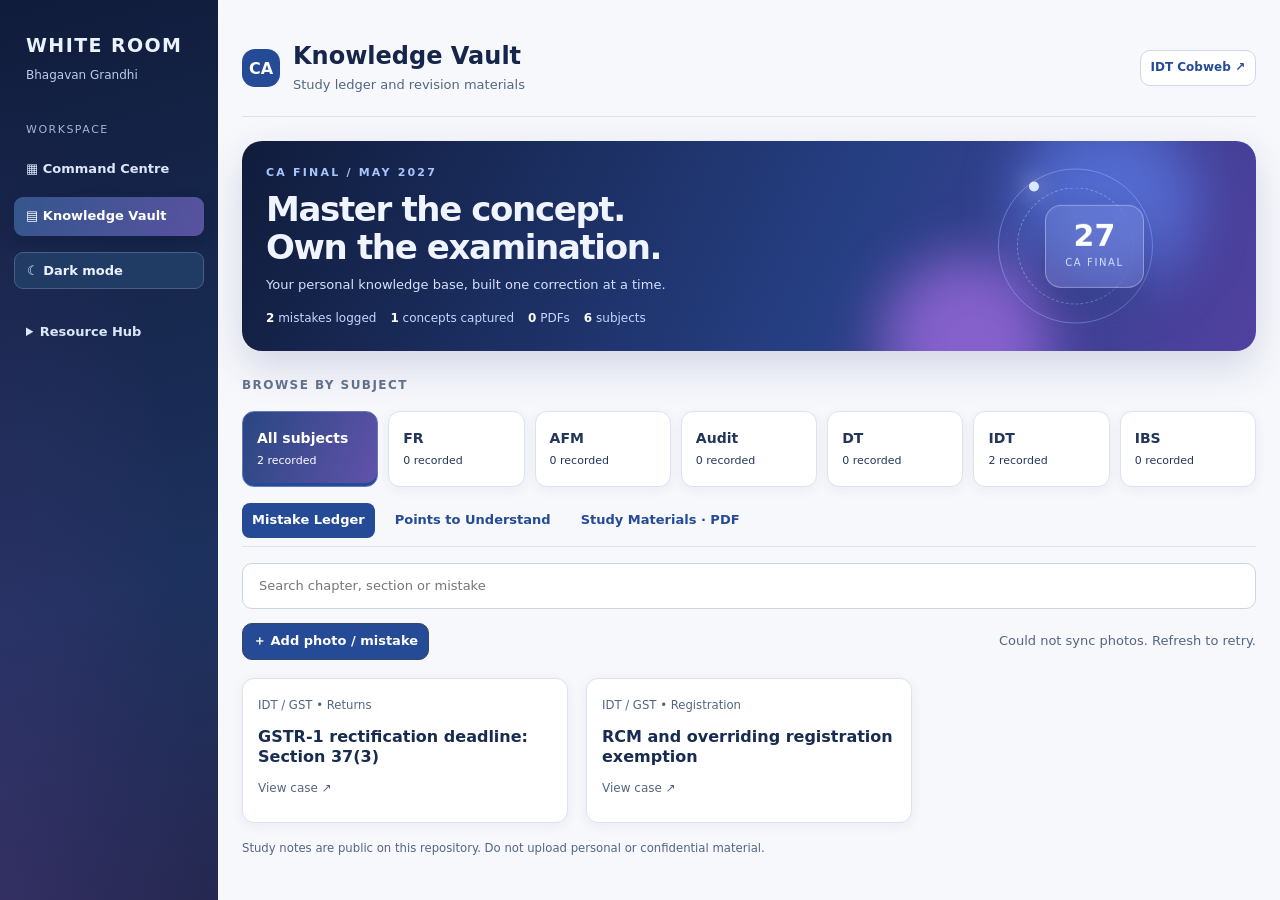
==== commit 4c0b9d4a: "Rebrand visible workspace identity to WHITE ROOM while preserving storage compatibility" ====
--- a/index.html
+++ b/index.html
@@ -1,4 +1,4 @@
-<!doctype html><html lang="en"><meta charset="utf-8"><meta name="viewport" content="width=device-width,initial-scale=1"><title>Knowledge Vault</title><style>*{box-sizing:border-box}body{margin:0;background:#0b1020;color:#edf2ff;font:16px system-ui}main{max-width:1060px;margin:auto;padding:32px 20px}h1{font-size:clamp(32px,5vw,56px);margin:10px 0}p{color:#b7c4db;line-height:1.5}.tabs{display:flex;flex-wrap:wrap;gap:8px;margin:25px 0}button,input{font:inherit;padding:12px;border-radius:10px;border:1px solid #374766;background:#17233c;color:#fff}button{cursor:pointer}button.active{background:#4959bb}input{width:100%}article{background:#131e33;border:1px solid #35425f;border-radius:18px;padding:20px;margin:18px 0}small{color:#aebcda}img{width:100%;height:auto;border-radius:12px}.empty{padding:30px;text-align:center;color:#aebcda}a{color:#a8baff}body{background:#f1f5f9;color:#18243b}main{max-width:1200px}p,small{color:#536680}h1{color:#15264a}.tabs{display:grid;grid-template-columns:repeat(auto-fit,minmax(135px,1fr));gap:15px}.tabs button{min-height:112px;background:white;color:#23365a;border:1px solid #dbe3ef;box-shadow:0 3px 12px #162c5510;font-weight:700;font-size:19px;display:flex;flex-direction:column;align-items:center;justify-content:center;gap:9px}.tabs button.active{background:#254a96;color:white;border-color:#254a96}.tabs button small{font-size:12px;color:inherit;font-weight:400}input{background:white;color:#18243b;border-color:#cbd5e1}#cards{display:grid;grid-template-columns:repeat(auto-fit,minmax(min(100%,300px),1fr));gap:18px}article{background:white;border:1px solid #dbe3ef;box-shadow:0 3px 12px #162c5510;margin:0;cursor:pointer}article h2{font-size:20px;color:#172c50}article img{display:none}article.open img{display:block;margin:15px 0}article a{color:#254a96;display:inline-block;margin-top:12px}article .hint{color:#536680;font-size:14px}article.open{grid-column:1/-1}article.open img{max-width:850px} .empty{color:#536680}#cards{grid-template-columns:repeat(auto-fill,minmax(min(100%,245px),1fr));margin-top:18px;align-items:start}article{min-height:145px;padding:18px;transition:transform .15s,box-shadow .15s}article:hover{transform:translateY(-3px);box-shadow:0 8px 22px #162c5520}article h2{font-size:18px;margin:12px 0}article:focus-visible{outline:3px solid #6488dc}dialog{width:min(760px,92vw);max-height:88dvh;padding:0;border:1px solid #dbe3ef;border-radius:18px;background:white;color:#18243b;box-shadow:0 25px 90px #14213e55;overflow:hidden}dialog::backdrop{background:#111c35aa;backdrop-filter:blur(3px)}.modal-head{padding:15px 20px;display:flex;align-items:center;justify-content:space-between;gap:12px;border-bottom:1px solid #dbe3ef}.modal-head h2{font-size:18px;margin:0}.modal-body{padding:16px;max-height:calc(88dvh - 76px);overflow:auto;text-align:center}.modal-body img{display:block;width:auto;max-width:100%;max-height:68dvh;margin:auto;object-fit:contain}.modal-body a{display:inline-block;margin:12px;color:#254a96}.close{background:#edf1f8;color:#18243b;border:0;min-width:42px;font-size:22px;padding:7px}body:has(dialog[open]){overflow:hidden}#addPhoto{background:#254a96;margin:12px 0 0;font-weight:700}.upload-form{text-align:left;display:grid;gap:12px}.upload-form label{display:grid;gap:5px;font-weight:600}.upload-form select,.upload-form input{width:100%;padding:11px;border:1px solid #cbd5e1;border-radius:9px;background:white;color:#18243b;font:inherit}.upload-form button{background:#254a96}.upload-form p{margin:0;font-size:13px}.upload-form #uploadStatus{white-space:pre-wrap;color:#254a96}.toolbar{display:flex;justify-content:space-between;align-items:center;gap:12px;flex-wrap:wrap}.toolbar button{margin:0!important}#syncStatus{font-size:13px;color:#536680}#sections{display:flex;gap:10px;margin:0 0 18px;flex-wrap:wrap}#sections button{background:white;color:#254a96;border:1px solid #cbd5e1;font-weight:600}#sections button.active{background:#254a96;color:white}#caseModal .modal-body img.tall{max-height:none;width:100%;height:auto}body{background:#f7f8fc;color:#18243b}main{max-width:1280px;padding:0 22px 32px}.site-head{display:flex;align-items:center;justify-content:space-between;gap:18px;padding:22px 0;border-bottom:1px solid #dce3ef}.brand{display:flex;align-items:center;gap:13px}.brand-mark{display:grid;place-items:center;background:#254a96;color:white;width:46px;height:46px;border-radius:13px;font-weight:800;font-size:19px}.site-head h1{font-size:clamp(20px,3vw,30px);margin:0}.site-head p{margin:4px 0 0;font-size:13px}.head-actions{display:flex;align-items:center;gap:10px}.forum-link{display:inline-flex;align-items:center;gap:8px;text-decoration:none;color:#254a96;border:1px solid #cbd8ee;background:white;border-radius:10px;padding:10px 14px;font-weight:700;font-size:14px;white-space:nowrap}.forum-link:hover{background:#eaf1ff}.workspace-label{font-size:12px;letter-spacing:.12em;font-weight:800;color:#65748d;margin:26px 0 8px}.tabs{margin:10px 0 22px;grid-template-columns:repeat(auto-fit,minmax(125px,1fr));gap:12px}.tabs button{min-height:84px;border-radius:12px;align-items:flex-start;padding:14px;gap:6px}.tabs button.active{background:#e8efff;color:#254a96;border-color:#6488d5;box-shadow:inset 0 -3px #254a96}.tabs button small{color:inherit}#sections{border-bottom:1px solid #dce3ef;padding-bottom:8px;margin-bottom:16px}#sections button{border:0;background:transparent;border-radius:8px}#sections button.active{background:#254a96}#search{margin-bottom:14px;border-radius:10px;padding:13px 16px}.toolbar{margin-bottom:8px}article{border-radius:12px;min-height:145px}.dark{background:#101827;color:#e7eefc}.dark h1,.dark article h2{color:#e7eefc}.dark p,.dark small,.dark .workspace-label,.dark .hint,.dark #syncStatus{color:#a8b8d4}.dark .site-head,.dark #sections{border-color:#34415b}.dark article,.dark .tabs button,.dark #search,.dark .forum-link,.dark dialog{background:#1b2941;color:#e7eefc;border-color:#34415b}.dark .tabs button.active,.dark #sections button.active{background:#355b9e;color:white}.dark #sections button{color:#b7caed}.dark .modal-head{border-color:#34415b}.dark .modal-body a{color:#a8c5ff}.theme-toggle{background:white;color:#254a96;border:1px solid #cbd8ee;padding:10px;min-width:42px}.dark .theme-toggle{background:#1b2941;color:white;border-color:#34415b}@media(max-width:600px){main{padding:0 12px 24px}.site-head{align-items:flex-start;gap:8px}.brand-mark{display:none}.forum-link{padding:9px;font-size:12px}.head-actions{gap:5px}.site-head p{font-size:11px}.tabs{grid-template-columns:repeat(3,1fr)}.tabs button{min-height:72px;font-size:16px}}/* Cinematic motion layer */ .hero{position:relative;isolation:isolate;overflow:hidden;margin:24px 0 12px;min-height:220px;border-radius:24px;background:linear-gradient(115deg,#101c3b,#263f83 58%,#5141a0);color:white;padding:32px;display:flex;align-items:center;box-shadow:0 16px 40px #192e6829}.hero-copy{position:relative;z-index:2;max-width:65%;animation:enter .7s both}.hero .eyebrow{font-size:11px;letter-spacing:.2em;color:#a9c5ff;font-weight:800}.hero h2{font-size:clamp(28px,4vw,47px);line-height:1.08;margin:12px 0;letter-spacing:-.04em}.hero p{color:#d5e1ff;margin:0;font-size:14px}.hero-art{position:absolute;right:1%;top:0;width:48%;height:100%;pointer-events:none;overflow:hidden;z-index:1}.orb{position:absolute;border-radius:50%;filter:blur(28px);opacity:.55;animation:drift 9s ease-in-out infinite alternate}.orb.one{width:180px;height:180px;background:#658cff;right:10%;top:-30px}.orb.two{width:170px;height:170px;background:#c67dff;right:40%;bottom:-75px;animation-delay:-4s}.orbit{position:absolute;width:185px;height:185px;border:1px solid #a6c5ff66;border-radius:50%;right:19%;top:50%;transform:translateY(-50%);animation:spin 18s linear infinite}.orbit:before{content:'';position:absolute;inset:18px;border:1px dashed #d2dfff66;border-radius:50%}.orbit:after{content:'';position:absolute;top:12px;left:30px;width:10px;height:10px;background:#d7e8ff;border-radius:50%;box-shadow:0 0 22px #fff}.float-card{position:absolute;right:21%;top:50%;transform:translateY(-50%);padding:18px 23px;border:1px solid #ffffff55;border-radius:16px;background:#ffffff16;backdrop-filter:blur(9px);box-shadow:0 18px 35px #050b2844;text-align:center;animation:floatcard 5s ease-in-out infinite}.float-card strong{display:block;font-size:38px;line-height:1}.float-card span{font-size:10px;letter-spacing:.16em;color:#d5e1ff}.hero-stats{display:flex;gap:18px;flex-wrap:wrap;margin-top:20px;font-size:13px;color:#c6d6ff}.hero-stats b{color:white}.tabs button,article,.forum-link,#sections button,#addPhoto,.theme-toggle{transition:transform .22s ease,box-shadow .22s ease,background .22s ease,border-color .22s ease}.tabs button:hover,.forum-link:hover,#addPhoto:hover{transform:translateY(-3px);box-shadow:0 8px 24px #3858a329}.tabs button:active,article:active,#addPhoto:active{transform:scale(.98)}article{animation:enter .35s both;animation-delay:var(--delay,0ms)}article:hover{border-color:#7796dd;transform:translateY(-4px)}dialog[open]{animation:pop .24s cubic-bezier(.2,.8,.2,1) both}dialog[open]::backdrop{animation:fade .25s both}@keyframes enter{from{opacity:0;transform:translateY(12px)}to{opacity:1;transform:translateY(0)}}@keyframes pop{from{opacity:0;transform:translateY(14px) scale(.96)}to{opacity:1;transform:translateY(0) scale(1)}}@keyframes fade{from{opacity:0}to{opacity:1}}@keyframes drift{to{transform:translate(-45px,30px) scale(1.2)}}@keyframes spin{from{transform:translateY(-50%) rotate(0)}to{transform:translateY(-50%) rotate(360deg)}}@keyframes floatcard{50%{transform:translateY(calc(-50% - 9px))}}@media(max-width:600px){.hero{min-height:190px;padding:22px;border-radius:17px}.hero-copy{max-width:85%}.hero-art{opacity:.48;width:45%}.float-card{right:0;padding:10px}.float-card strong{font-size:25px}.orbit{right:-60px}.hero-stats{gap:9px;font-size:11px}}@media(prefers-reduced-motion:reduce){*,*::before,*::after{animation:none!important;transition:none!important}}#pdfPreview{width:100%;height:64dvh;border:1px solid #cbd5e1;border-radius:10px;background:white}#pdfPreview[hidden]{display:none}.pdf-badge{display:inline-block;padding:4px 8px;border-radius:5px;background:#fee2e2;color:#991b1b;font-size:11px;font-weight:800;margin-bottom:8px}.air-sidebar{position:fixed;inset:0 auto 0 0;width:218px;padding:24px 14px;background:#122445;color:#eaf1ff;z-index:20;display:flex;flex-direction:column;gap:8px;overflow:auto}.air-sidebar .air-brand{font-size:25px;font-weight:800;letter-spacing:1px;padding:8px 12px 20px}.air-sidebar .air-label{font-size:11px;letter-spacing:1.5px;color:#a3b6d7;padding:10px 12px 4px}.air-sidebar a{display:block;text-decoration:none;color:#dce7fa;padding:12px;border-radius:9px;font-size:14px;font-weight:600}.air-sidebar a:hover,.air-sidebar a[aria-current=page]{background:#34568d;color:#fff}.air-sidebar .air-bottom{margin-top:auto}body{padding-left:218px} @media(max-width:760px){body{padding-left:0}.air-sidebar{position:sticky;top:0;width:100%;height:auto;padding:8px;flex-direction:row;align-items:center;overflow-x:auto;gap:4px}.air-sidebar .air-brand{font-size:16px;padding:8px}.air-sidebar .air-label{display:none}.air-sidebar a{white-space:nowrap;font-size:12px;padding:9px}.air-sidebar .air-bottom{margin:0}}.air-sidebar .air-owner{display:block;font-size:13px;font-weight:500;letter-spacing:0;color:#b9ccea;margin-top:7px;white-space:nowrap}@media(max-width:760px){.air-sidebar .air-owner{font-size:10px;margin-top:3px}}.air-sidebar .air-theme{margin:8px 0;padding:11px 12px;background:#203b64;border:1px solid #45618a;color:#eaf1ff;text-align:left;border-radius:9px;font:600 14px system-ui;cursor:pointer}.air-sidebar .air-theme:hover{background:#34568d}body.dark{color-scheme:dark;background:#101827;color:#e7eefc}body.dark h1,body.dark h2,body.dark h3{color:#e7eefc}body.dark p,body.dark small,body.dark .notice{color:#aebed8}body.dark .metric,body.dark .panel,body.dark .card,body.dark .subject-card{background:#1b2941;border-color:#34415b;color:#e7eefc}body.dark .metric strong{color:#a8c5ff}body.dark input,body.dark select,body.dark textarea{background:#142137;color:#e7eefc;border-color:#435371}body.dark input::placeholder,body.dark textarea::placeholder{color:#91a3be}body.dark .subject-tabs{background:#1b2941}body.dark .subject-tabs button,body.dark .subject-picker button,body.dark .nav button,body.dark button.secondary{background:#243652;color:#dce8ff;border-color:#435371}body.dark .subject-tabs button.active,body.dark .subject-picker button.active,body.dark .nav button.active{background:#4569aa;color:white}body.dark th{background:#243652;color:#dce8ff}body.dark th,body.dark td,body.dark .subject-details{border-color:#34415b}body.dark a{color:#a8c5ff}body.dark .hero p{color:#dce7ff}body.dark .air-sidebar{background:#0b1426}body.dark .air-sidebar a[aria-current=page]{background:#34568d;color:white}body.dark progress{background:#101827}body.dark .hero{border-color:#34415b} @media(max-width:760px){.air-sidebar .air-theme{white-space:nowrap;font-size:12px;margin:0;padding:9px}}/* AIR27 cinematic visual system */.hero{position:relative;isolation:isolate;overflow:hidden;min-height:230px;border-radius:24px;background:linear-gradient(115deg,#101c3b,#263f83 58%,#5141a0);color:white;padding:32px;display:flex;align-items:center;box-shadow:0 16px 40px #192e6829}.hero-copy{position:relative;z-index:2;max-width:72%;animation:airEnter .7s both}.hero .eyebrow{font-size:11px;letter-spacing:.2em;color:#a9c5ff;font-weight:800}.hero h2,body.dark .hero h2{color:#f0f4ff;font-size:clamp(28px,3.6vw,47px);line-height:1.08;margin:12px 0;letter-spacing:-.04em}.hero p,body.dark .hero p{color:#d5e1ff;margin:0;font-size:14px}.hero-art{position:absolute;right:1%;top:0;width:48%;height:100%;pointer-events:none;overflow:hidden;z-index:1}.orb{position:absolute;border-radius:50%;filter:blur(28px);opacity:.55;animation:airDrift 9s ease-in-out infinite alternate}.orb.one{width:180px;height:180px;background:#658cff;right:10%;top:-30px}.orb.two{width:170px;height:170px;background:#c67dff;right:40%;bottom:-75px;animation-delay:-4s}.orbit{position:absolute;width:185px;height:185px;border:1px solid #a6c5ff66;border-radius:50%;right:19%;top:50%;transform:translateY(-50%);animation:airSpin 18s linear infinite}.orbit:before{content:'';position:absolute;inset:18px;border:1px dashed #d2dfff66;border-radius:50%}.orbit:after{content:'';position:absolute;top:12px;left:30px;width:10px;height:10px;background:#d7e8ff;border-radius:50%;box-shadow:0 0 22px #fff}.float-card{position:absolute;right:21%;top:50%;transform:translateY(-50%);padding:18px 23px;border:1px solid #ffffff55;border-radius:16px;background:#ffffff16;backdrop-filter:blur(9px);box-shadow:0 18px 35px #050b2844;text-align:center;animation:airFloat 5s ease-in-out infinite}.float-card strong{display:block;font-size:38px;line-height:1;color:white}.float-card span{font-size:10px;letter-spacing:.16em;color:#d5e1ff}.hero-stats{display:flex;gap:18px;flex-wrap:wrap;margin-top:20px;font-size:13px;color:#c6d6ff}.hero-stats b{color:white}.air-sidebar,body.dark .air-sidebar{background:radial-gradient(ellipse at 0% 100%,#49377966,transparent 65%),linear-gradient(165deg,#101c3b,#1d315e 65%,#262851)}.air-sidebar a[aria-current=page],body.dark .air-sidebar a[aria-current=page]{background:linear-gradient(110deg,#34568d,#5952a0);box-shadow:0 4px 14px #08142e55}.metric,.subject-card,body.dark .metric,body.dark .subject-card{position:relative;overflow:hidden;isolation:isolate}.metric:after,.subject-card:after{content:'';position:absolute;z-index:-1;inset:0;pointer-events:none;background:radial-gradient(ellipse at 100% 0%,#658cff24,transparent 65%),radial-gradient(ellipse at 0% 100%,#a785ff13,transparent 60%)}body.dark .metric:after,body.dark .subject-card:after{background:radial-gradient(ellipse at 100% 0%,#658cff29,transparent 65%),radial-gradient(ellipse at 0% 100%,#a785ff18,transparent 60%)}.subject-card:hover,.metric:hover{box-shadow:0 8px 24px #384c8b25}.subject-tabs button.active,body.dark .subject-tabs button.active,.subject-picker button.active,body.dark .subject-picker button.active,.tabs button.active,body.dark .tabs button.active{background:linear-gradient(115deg,#284781,#6252ab);color:white;border-color:#6678ba}.section-title h2{letter-spacing:-.025em}.panel{box-shadow:0 6px 22px #172c5010}body.dark .panel{box-shadow:0 6px 22px #050b2822}@keyframes airEnter{from{opacity:0;transform:translateY(12px)}to{opacity:1;transform:translateY(0)}}@keyframes airDrift{to{transform:translate(-45px,30px) scale(1.2)}}@keyframes airSpin{to{transform:translateY(-50%) rotate(360deg)}}@keyframes airFloat{50%{transform:translateY(calc(-50% - 7px))}}@media(max-width:600px){.hero{min-height:190px;padding:22px;border-radius:17px}.hero-copy{max-width:90%}.hero-art{opacity:.35;width:45%}.float-card{right:0;padding:10px}.float-card strong{font-size:25px}.orbit{right:-60px}.hero-stats{gap:9px;font-size:11px}}@media(prefers-reduced-motion:reduce){.hero-copy,.orb,.orbit,.float-card{animation:none!important}}/* Compact everyday typography */body{font-size:14px;line-height:1.45}main{padding:20px 24px}h1,.site-head h1{font-size:24px;line-height:1.2}h2{font-size:18px;line-height:1.3}h3{font-size:15px}button,input,select,textarea{font-size:13px;padding:8px 10px}.hero{min-height:190px;padding:24px;border-radius:20px}.hero h2,body.dark .hero h2{font-size:clamp(24px,2.7vw,34px);line-height:1.12;margin:9px 0}.hero p,body.dark .hero p{font-size:13px}.hero-stats{font-size:12px;margin-top:15px;gap:14px}.float-card strong{font-size:30px}.orbit{width:155px;height:155px}.float-card{padding:15px 19px}.metric,.panel{padding:14px}.metric strong{font-size:21px}.subject-card{padding:14px}.subject-card strong{font-size:23px}.subject-details b{font-size:14px}.subject-card small,.metric small{font-size:12px}.subject-grid{gap:12px}.tabs{gap:10px;margin:16px 0}.tabs button{font-size:14px;min-height:76px;gap:5px}.tabs button small{font-size:11px}article{padding:15px}article h2,.modal-head h2{font-size:16px}article .hint{font-size:12px}th,td{font-size:13px;padding:8px}.lecture-status{font-size:12px;min-width:104px}.air-sidebar .air-brand{font-size:21px}.air-sidebar .air-owner{font-size:12px}.air-sidebar a,.air-sidebar .air-theme{font-size:13px;padding:10px 12px}.brand-mark{width:38px;height:38px;font-size:16px}.forum-link{font-size:12px;padding:8px 10px}@media(max-width:760px){main{padding:14px}.air-sidebar .air-brand{font-size:15px}.air-sidebar .air-owner{font-size:10px}.air-sidebar a,.air-sidebar .air-theme{font-size:12px;padding:8px}.hero{min-height:170px;padding:20px}.hero h2,body.dark .hero h2{font-size:25px}.hero-stats{font-size:11px;gap:9px}}.air-links{margin:8px 0;min-width:0}.air-links summary{cursor:pointer;padding:10px 12px;color:#dce7fa;font-weight:600;font-size:13px}.air-link-row{display:flex;align-items:center;gap:2px}.air-link-row a{flex:1;min-width:0;overflow-wrap:anywhere}.air-link-row button,.air-add-link{background:#203b64;color:#dce7fa;border:1px solid #45618a;border-radius:7px;padding:6px 9px;font:12px system-ui;cursor:pointer}.air-add-link{margin:5px 12px}.air-links-form{padding:8px;display:grid;gap:7px}.air-links-form input{width:100%;min-width:0;font-size:12px}.air-links-form p{font-size:11px;color:#c6d6ff;margin:0}.air-links-form button{font-size:12px}.air-links-form[hidden]{display:none!important}@media(max-width:760px){.air-links{margin:0}.air-links[open]{position:fixed;top:65px;right:8px;width:min(280px,90vw);max-height:70vh;overflow:auto;background:#172c50;padding:8px;border:1px solid #45618a;border-radius:10px;box-shadow:0 8px 24px #0005}.air-links summary{white-space:nowrap;font-size:12px}}</style><body><aside class="air-sidebar" aria-label="AIR27 navigation"><div class="air-brand">AIR27<span class="air-owner">Bhagavan Grandhi</span></div><div class="air-label">WORKSPACE</div><a href="performance.html">▦ Command Centre</a><a href="index.html#ledger" aria-current="page">▤ Knowledge Vault</a><button type="button" class="air-theme" id="airTheme" aria-pressed="false">☾ Dark mode</button><details class="air-links" id="essentialLinks"><summary>Resource Hub</summary><div id="airLinkList"></div><button type="button" class="air-add-link" id="airAddLink">＋ Add link</button><form class="air-links-form" id="airLinkForm" hidden><input id="airLinkName" placeholder="Link name" maxlength="80" required><input id="airLinkUrl" type="url" placeholder="https://..." required><button type="submit">Save link</button><button type="button" id="airCancelLink">Cancel</button><p id="airLinkMessage" role="status"></p></form></details></aside><main><header class="site-head"><div class="brand"><div class="brand-mark" aria-hidden="true">CA</div><div><h1>Knowledge Vault</h1><p>Study ledger and revision materials</p></div></div><div class="head-actions"><a class="forum-link" href="https://forum.idtwizard.in/" target="_blank" rel="noopener noreferrer">IDT Cobweb ↗</a></div></header><section class="hero" aria-label="Study overview"><div class="hero-copy"><div class="eyebrow">CA FINAL / MAY 2027</div><h2>Master the concept.<br>Own the examination.</h2><p>Your personal knowledge base, built one correction at a time.</p><div class="hero-stats"><span><b id="heroMistakes">0</b> mistakes logged</span><span><b id="heroPoints">0</b> concepts captured</span><span><b id="heroPdfs">0</b> PDFs</span><span><b>6</b> subjects</span></div></div><div class="hero-art" aria-hidden="true"><i class="orb one"></i><i class="orb two"></i><i class="orbit"></i><div class="float-card"><strong>27</strong><span>CA FINAL</span></div></div></section><div class="workspace-label">BROWSE BY SUBJECT</div><nav class="tabs" id="tabs"></nav><nav id="sections" aria-label="Study categories"><button id="mistakesTab">Mistake Ledger</button><button id="pointsTab">Points to Understand</button><button id="materialsTab">Study Materials · PDF</button></nav><input id="search" placeholder="Search chapter, section or mistake"><div class="toolbar"><button id="addPhoto">＋ Add photo / mistake</button><small id="syncStatus" role="status"></small></div><div id="cards"></div><p><small>Study notes are public on this repository. Do not upload personal or confidential material.</small></p></main><dialog id="caseModal" aria-labelledby="caseTitle"><div class="modal-head"><h2 id="caseTitle"></h2><button class="close" id="closeCase" aria-label="Close chart">×</button></div><div class="modal-body"><img id="caseImage" alt=""><iframe id="pdfPreview" title="PDF document preview" hidden></iframe><a id="caseLink" target="_blank" rel="noopener">Open original chart ↗</a></div></dialog><dialog id="uploadModal" aria-labelledby="uploadTitle"><div class="modal-head"><h2 id="uploadTitle">Add a mistake photo</h2><button class="close" id="closeUpload" aria-label="Close">×</button></div><div class="modal-body"><form id="photoForm" class="upload-form"><label>Subject<select id="photoSubject" required><option>FR</option><option>AFM</option><option>Audit</option><option>DT</option><option>IDT</option><option>IBS</option></select></label><label>Category<select id="photoCategory"><option value="mistake">Mistake Ledger</option><option value="point">Points to Understand</option><option value="pdf">Study Materials · PDF</option></select></label><label>Chapter / topic<input id="photoChapter" required maxlength="120" placeholder="e.g. GST registration"></label><label>Document / entry title<input id="photoTitle" required maxlength="160" placeholder="What did you get wrong?"></label><label id="fileLabel">Photo or PDF<input id="photoFile" type="file" accept="image/png,image/jpeg,image/webp,application/pdf,.pdf" required></label><label>GitHub fine-grained access token<input id="photoToken" type="password" autocomplete="off" required placeholder="Contents: Read and write"></label><p>Use a token restricted to this repository. It is used only for this upload, never stored. Uploaded files will be PUBLIC on GitHub and available across devices. Upload only material you own or have permission to share publicly. Do not upload paid faculty books, confidential or personal information.</p><button id="savePhoto" type="submit">Save to Mistake Ledger</button><p id="uploadStatus" role="status"></p></form></div></dialog><script>const subjects=['All','FR','AFM','Audit','DT','IDT','IBS'];let selected='All',category='mistake';const sectionOf=e=>e.category==='pdf'?'pdf':e.category==='point'?'point':'mistake';const entries=[{subject:'IDT',chapter:'GST • Returns',title:'GSTR-1 rectification deadline: Section 37(3)',image:'mistakes/idt/gstr1-rectification-001.svg',tags:'August 2023 December 2023 November 2024 annual return GSTR-9 amendment error omission deadline',category:'mistake'},{subject:'IDT',chapter:'GST • Registration',title:'RCM and overriding registration exemption',image:'mistakes/idt/registration-001.svg',tags:'Section 22 23 24 notification 5/2017 XYZ Associates'},{subject:'IDT',chapter:'GST • Returns',title:'When GSTR-1 liability exceeds GSTR-3B: five cases',image:'points/idt/gstr1-3b-001.svg',tags:'Rule 88C DRC-01B DRC-03 ITC GSTR-1A IFF Rule 59 duplicate invoice excess payment rate mismatch',category:'point'}];const modal=document.getElementById('caseModal');document.getElementById('closeCase').onclick=()=>modal.close();modal.addEventListener('click',ev=>{if(ev.target===modal){const r=modal.getBoundingClientRect();if(ev.clientX<r.left||ev.clientX>r.right||ev.clientY<r.top||ev.clientY>r.bottom)modal.close()}});modal.addEventListener('close',()=>{document.getElementById('pdfPreview').src='about:blank'});function showCase(e){const frame=document.getElementById('pdfPreview'),pic=document.getElementById('caseImage'),anchor=document.getElementById('caseLink');if(sectionOf(e)==='pdf'){document.getElementById('caseTitle').textContent=e.title;pic.style.display='none';frame.hidden=false;frame.src=e.pdf;anchor.href=e.pdf;anchor.removeAttribute('download');anchor.target='_blank';anchor.textContent='Open PDF in new tab ↗';modal.showModal();return}frame.hidden=true;pic.style.display='block';document.getElementById('caseTitle').textContent=e.title;const im=document.getElementById('caseImage');im.src=e.image;im.alt=e.title;im.classList.toggle('tall',sectionOf(e)==='point');const link=document.getElementById('caseLink');link.href=e.image; if(e.image.startsWith('data:')){link.download='mistake-photo.jpg';link.textContent='Download photo ↓';link.removeAttribute('target')}else{link.removeAttribute('download');link.target='_blank';link.textContent='Open original chart ↗'}modal.showModal()}const tabs=document.getElementById('tabs'),cards=document.getElementById('cards'),search=document.getElementById('search');document.getElementById('mistakesTab').onclick=()=>{category='mistake';render()};document.getElementById('pointsTab').onclick=()=>{category='point';render()};document.getElementById('materialsTab').onclick=()=>{category='pdf';render()};function render(){document.getElementById('materialsTab').classList.toggle('active',category==='pdf');document.getElementById('heroPdfs').textContent=entries.filter(e=>sectionOf(e)==='pdf').length;document.getElementById('addPhoto').textContent=category==='pdf'?'＋ Upload PDF':'＋ Add photo / mistake';document.getElementById('heroMistakes').textContent=entries.filter(e=>sectionOf(e)==='mistake').length;document.getElementById('heroPoints').textContent=entries.filter(e=>sectionOf(e)==='point').length;document.getElementById('mistakesTab').classList.toggle('active',category==='mistake');document.getElementById('pointsTab').classList.toggle('active',category==='point');tabs.replaceChildren();subjects.forEach(s=>{let b=document.createElement('button');b.textContent=s==='All'?'All subjects':s;const sub=document.createElement('small');sub.textContent=entries.filter(e=>sectionOf(e)===category&&(s==='All'||e.subject===s)).length+' recorded';b.append(sub);b.className=s===selected?'active':'';b.onclick=()=>{selected=s;render()};tabs.append(b)});cards.replaceChildren();const list=entries.filter(e=>sectionOf(e)===category&&(selected==='All'||e.subject===selected)&&[e.subject,e.chapter,e.title,e.tags].join(' ').toLowerCase().includes(search.value.toLowerCase()));for(const e of list){const a=document.createElement('article');a.style.setProperty('--delay',Math.min(cards.childElementCount*45,250)+'ms');const label=document.createElement('small');label.textContent=e.subject+' / '+e.chapter;const h=document.createElement('h2');h.textContent=e.title;const hint=document.createElement('div');hint.className='hint';hint.textContent=sectionOf(e)==='pdf'?'Read PDF ↗':'View case ↗';if(sectionOf(e)==='pdf'){const badge=document.createElement('div');badge.className='pdf-badge';badge.textContent='PDF';a.append(badge)}a.tabIndex=0;a.setAttribute('role','button');a.setAttribute('aria-haspopup','dialog');a.onclick=()=>showCase(e);a.onkeydown=ev=>{if(ev.key==='Enter'||ev.key===' '){ev.preventDefault();showCase(e)}};a.append(label,h,hint);cards.append(a)}if(!list.length){cards.textContent='No entries in this subject and category yet.';cards.className='empty'}else cards.className=''}search.oninput=render;render();
+<!doctype html><html lang="en"><meta charset="utf-8"><meta name="viewport" content="width=device-width,initial-scale=1"><title>White Room | Knowledge Vault</title><style>*{box-sizing:border-box}body{margin:0;background:#0b1020;color:#edf2ff;font:16px system-ui}main{max-width:1060px;margin:auto;padding:32px 20px}h1{font-size:clamp(32px,5vw,56px);margin:10px 0}p{color:#b7c4db;line-height:1.5}.tabs{display:flex;flex-wrap:wrap;gap:8px;margin:25px 0}button,input{font:inherit;padding:12px;border-radius:10px;border:1px solid #374766;background:#17233c;color:#fff}button{cursor:pointer}button.active{background:#4959bb}input{width:100%}article{background:#131e33;border:1px solid #35425f;border-radius:18px;padding:20px;margin:18px 0}small{color:#aebcda}img{width:100%;height:auto;border-radius:12px}.empty{padding:30px;text-align:center;color:#aebcda}a{color:#a8baff}body{background:#f1f5f9;color:#18243b}main{max-width:1200px}p,small{color:#536680}h1{color:#15264a}.tabs{display:grid;grid-template-columns:repeat(auto-fit,minmax(135px,1fr));gap:15px}.tabs button{min-height:112px;background:white;color:#23365a;border:1px solid #dbe3ef;box-shadow:0 3px 12px #162c5510;font-weight:700;font-size:19px;display:flex;flex-direction:column;align-items:center;justify-content:center;gap:9px}.tabs button.active{background:#254a96;color:white;border-color:#254a96}.tabs button small{font-size:12px;color:inherit;font-weight:400}input{background:white;color:#18243b;border-color:#cbd5e1}#cards{display:grid;grid-template-columns:repeat(auto-fit,minmax(min(100%,300px),1fr));gap:18px}article{background:white;border:1px solid #dbe3ef;box-shadow:0 3px 12px #162c5510;margin:0;cursor:pointer}article h2{font-size:20px;color:#172c50}article img{display:none}article.open img{display:block;margin:15px 0}article a{color:#254a96;display:inline-block;margin-top:12px}article .hint{color:#536680;font-size:14px}article.open{grid-column:1/-1}article.open img{max-width:850px} .empty{color:#536680}#cards{grid-template-columns:repeat(auto-fill,minmax(min(100%,245px),1fr));margin-top:18px;align-items:start}article{min-height:145px;padding:18px;transition:transform .15s,box-shadow .15s}article:hover{transform:translateY(-3px);box-shadow:0 8px 22px #162c5520}article h2{font-size:18px;margin:12px 0}article:focus-visible{outline:3px solid #6488dc}dialog{width:min(760px,92vw);max-height:88dvh;padding:0;border:1px solid #dbe3ef;border-radius:18px;background:white;color:#18243b;box-shadow:0 25px 90px #14213e55;overflow:hidden}dialog::backdrop{background:#111c35aa;backdrop-filter:blur(3px)}.modal-head{padding:15px 20px;display:flex;align-items:center;justify-content:space-between;gap:12px;border-bottom:1px solid #dbe3ef}.modal-head h2{font-size:18px;margin:0}.modal-body{padding:16px;max-height:calc(88dvh - 76px);overflow:auto;text-align:center}.modal-body img{display:block;width:auto;max-width:100%;max-height:68dvh;margin:auto;object-fit:contain}.modal-body a{display:inline-block;margin:12px;color:#254a96}.close{background:#edf1f8;color:#18243b;border:0;min-width:42px;font-size:22px;padding:7px}body:has(dialog[open]){overflow:hidden}#addPhoto{background:#254a96;margin:12px 0 0;font-weight:700}.upload-form{text-align:left;display:grid;gap:12px}.upload-form label{display:grid;gap:5px;font-weight:600}.upload-form select,.upload-form input{width:100%;padding:11px;border:1px solid #cbd5e1;border-radius:9px;background:white;color:#18243b;font:inherit}.upload-form button{background:#254a96}.upload-form p{margin:0;font-size:13px}.upload-form #uploadStatus{white-space:pre-wrap;color:#254a96}.toolbar{display:flex;justify-content:space-between;align-items:center;gap:12px;flex-wrap:wrap}.toolbar button{margin:0!important}#syncStatus{font-size:13px;color:#536680}#sections{display:flex;gap:10px;margin:0 0 18px;flex-wrap:wrap}#sections button{background:white;color:#254a96;border:1px solid #cbd5e1;font-weight:600}#sections button.active{background:#254a96;color:white}#caseModal .modal-body img.tall{max-height:none;width:100%;height:auto}body{background:#f7f8fc;color:#18243b}main{max-width:1280px;padding:0 22px 32px}.site-head{display:flex;align-items:center;justify-content:space-between;gap:18px;padding:22px 0;border-bottom:1px solid #dce3ef}.brand{display:flex;align-items:center;gap:13px}.brand-mark{display:grid;place-items:center;background:#254a96;color:white;width:46px;height:46px;border-radius:13px;font-weight:800;font-size:19px}.site-head h1{font-size:clamp(20px,3vw,30px);margin:0}.site-head p{margin:4px 0 0;font-size:13px}.head-actions{display:flex;align-items:center;gap:10px}.forum-link{display:inline-flex;align-items:center;gap:8px;text-decoration:none;color:#254a96;border:1px solid #cbd8ee;background:white;border-radius:10px;padding:10px 14px;font-weight:700;font-size:14px;white-space:nowrap}.forum-link:hover{background:#eaf1ff}.workspace-label{font-size:12px;letter-spacing:.12em;font-weight:800;color:#65748d;margin:26px 0 8px}.tabs{margin:10px 0 22px;grid-template-columns:repeat(auto-fit,minmax(125px,1fr));gap:12px}.tabs button{min-height:84px;border-radius:12px;align-items:flex-start;padding:14px;gap:6px}.tabs button.active{background:#e8efff;color:#254a96;border-color:#6488d5;box-shadow:inset 0 -3px #254a96}.tabs button small{color:inherit}#sections{border-bottom:1px solid #dce3ef;padding-bottom:8px;margin-bottom:16px}#sections button{border:0;background:transparent;border-radius:8px}#sections button.active{background:#254a96}#search{margin-bottom:14px;border-radius:10px;padding:13px 16px}.toolbar{margin-bottom:8px}article{border-radius:12px;min-height:145px}.dark{background:#101827;color:#e7eefc}.dark h1,.dark article h2{color:#e7eefc}.dark p,.dark small,.dark .workspace-label,.dark .hint,.dark #syncStatus{color:#a8b8d4}.dark .site-head,.dark #sections{border-color:#34415b}.dark article,.dark .tabs button,.dark #search,.dark .forum-link,.dark dialog{background:#1b2941;color:#e7eefc;border-color:#34415b}.dark .tabs button.active,.dark #sections button.active{background:#355b9e;color:white}.dark #sections button{color:#b7caed}.dark .modal-head{border-color:#34415b}.dark .modal-body a{color:#a8c5ff}.theme-toggle{background:white;color:#254a96;border:1px solid #cbd8ee;padding:10px;min-width:42px}.dark .theme-toggle{background:#1b2941;color:white;border-color:#34415b}@media(max-width:600px){main{padding:0 12px 24px}.site-head{align-items:flex-start;gap:8px}.brand-mark{display:none}.forum-link{padding:9px;font-size:12px}.head-actions{gap:5px}.site-head p{font-size:11px}.tabs{grid-template-columns:repeat(3,1fr)}.tabs button{min-height:72px;font-size:16px}}/* Cinematic motion layer */ .hero{position:relative;isolation:isolate;overflow:hidden;margin:24px 0 12px;min-height:220px;border-radius:24px;background:linear-gradient(115deg,#101c3b,#263f83 58%,#5141a0);color:white;padding:32px;display:flex;align-items:center;box-shadow:0 16px 40px #192e6829}.hero-copy{position:relative;z-index:2;max-width:65%;animation:enter .7s both}.hero .eyebrow{font-size:11px;letter-spacing:.2em;color:#a9c5ff;font-weight:800}.hero h2{font-size:clamp(28px,4vw,47px);line-height:1.08;margin:12px 0;letter-spacing:-.04em}.hero p{color:#d5e1ff;margin:0;font-size:14px}.hero-art{position:absolute;right:1%;top:0;width:48%;height:100%;pointer-events:none;overflow:hidden;z-index:1}.orb{position:absolute;border-radius:50%;filter:blur(28px);opacity:.55;animation:drift 9s ease-in-out infinite alternate}.orb.one{width:180px;height:180px;background:#658cff;right:10%;top:-30px}.orb.two{width:170px;height:170px;background:#c67dff;right:40%;bottom:-75px;animation-delay:-4s}.orbit{position:absolute;width:185px;height:185px;border:1px solid #a6c5ff66;border-radius:50%;right:19%;top:50%;transform:translateY(-50%);animation:spin 18s linear infinite}.orbit:before{content:'';position:absolute;inset:18px;border:1px dashed #d2dfff66;border-radius:50%}.orbit:after{content:'';position:absolute;top:12px;left:30px;width:10px;height:10px;background:#d7e8ff;border-radius:50%;box-shadow:0 0 22px #fff}.float-card{position:absolute;right:21%;top:50%;transform:translateY(-50%);padding:18px 23px;border:1px solid #ffffff55;border-radius:16px;background:#ffffff16;backdrop-filter:blur(9px);box-shadow:0 18px 35px #050b2844;text-align:center;animation:floatcard 5s ease-in-out infinite}.float-card strong{display:block;font-size:38px;line-height:1}.float-card span{font-size:10px;letter-spacing:.16em;color:#d5e1ff}.hero-stats{display:flex;gap:18px;flex-wrap:wrap;margin-top:20px;font-size:13px;color:#c6d6ff}.hero-stats b{color:white}.tabs button,article,.forum-link,#sections button,#addPhoto,.theme-toggle{transition:transform .22s ease,box-shadow .22s ease,background .22s ease,border-color .22s ease}.tabs button:hover,.forum-link:hover,#addPhoto:hover{transform:translateY(-3px);box-shadow:0 8px 24px #3858a329}.tabs button:active,article:active,#addPhoto:active{transform:scale(.98)}article{animation:enter .35s both;animation-delay:var(--delay,0ms)}article:hover{border-color:#7796dd;transform:translateY(-4px)}dialog[open]{animation:pop .24s cubic-bezier(.2,.8,.2,1) both}dialog[open]::backdrop{animation:fade .25s both}@keyframes enter{from{opacity:0;transform:translateY(12px)}to{opacity:1;transform:translateY(0)}}@keyframes pop{from{opacity:0;transform:translateY(14px) scale(.96)}to{opacity:1;transform:translateY(0) scale(1)}}@keyframes fade{from{opacity:0}to{opacity:1}}@keyframes drift{to{transform:translate(-45px,30px) scale(1.2)}}@keyframes spin{from{transform:translateY(-50%) rotate(0)}to{transform:translateY(-50%) rotate(360deg)}}@keyframes floatcard{50%{transform:translateY(calc(-50% - 9px))}}@media(max-width:600px){.hero{min-height:190px;padding:22px;border-radius:17px}.hero-copy{max-width:85%}.hero-art{opacity:.48;width:45%}.float-card{right:0;padding:10px}.float-card strong{font-size:25px}.orbit{right:-60px}.hero-stats{gap:9px;font-size:11px}}@media(prefers-reduced-motion:reduce){*,*::before,*::after{animation:none!important;transition:none!important}}#pdfPreview{width:100%;height:64dvh;border:1px solid #cbd5e1;border-radius:10px;background:white}#pdfPreview[hidden]{display:none}.pdf-badge{display:inline-block;padding:4px 8px;border-radius:5px;background:#fee2e2;color:#991b1b;font-size:11px;font-weight:800;margin-bottom:8px}.air-sidebar{position:fixed;inset:0 auto 0 0;width:218px;padding:24px 14px;background:#122445;color:#eaf1ff;z-index:20;display:flex;flex-direction:column;gap:8px;overflow:auto}.air-sidebar .air-brand{font-size:25px;font-weight:800;letter-spacing:1px;padding:8px 12px 20px}.air-sidebar .air-label{font-size:11px;letter-spacing:1.5px;color:#a3b6d7;padding:10px 12px 4px}.air-sidebar a{display:block;text-decoration:none;color:#dce7fa;padding:12px;border-radius:9px;font-size:14px;font-weight:600}.air-sidebar a:hover,.air-sidebar a[aria-current=page]{background:#34568d;color:#fff}.air-sidebar .air-bottom{margin-top:auto}body{padding-left:218px} @media(max-width:760px){body{padding-left:0}.air-sidebar{position:sticky;top:0;width:100%;height:auto;padding:8px;flex-direction:row;align-items:center;overflow-x:auto;gap:4px}.air-sidebar .air-brand{font-size:16px;padding:8px}.air-sidebar .air-label{display:none}.air-sidebar a{white-space:nowrap;font-size:12px;padding:9px}.air-sidebar .air-bottom{margin:0}}.air-sidebar .air-owner{display:block;font-size:13px;font-weight:500;letter-spacing:0;color:#b9ccea;margin-top:7px;white-space:nowrap}@media(max-width:760px){.air-sidebar .air-owner{font-size:10px;margin-top:3px}}.air-sidebar .air-theme{margin:8px 0;padding:11px 12px;background:#203b64;border:1px solid #45618a;color:#eaf1ff;text-align:left;border-radius:9px;font:600 14px system-ui;cursor:pointer}.air-sidebar .air-theme:hover{background:#34568d}body.dark{color-scheme:dark;background:#101827;color:#e7eefc}body.dark h1,body.dark h2,body.dark h3{color:#e7eefc}body.dark p,body.dark small,body.dark .notice{color:#aebed8}body.dark .metric,body.dark .panel,body.dark .card,body.dark .subject-card{background:#1b2941;border-color:#34415b;color:#e7eefc}body.dark .metric strong{color:#a8c5ff}body.dark input,body.dark select,body.dark textarea{background:#142137;color:#e7eefc;border-color:#435371}body.dark input::placeholder,body.dark textarea::placeholder{color:#91a3be}body.dark .subject-tabs{background:#1b2941}body.dark .subject-tabs button,body.dark .subject-picker button,body.dark .nav button,body.dark button.secondary{background:#243652;color:#dce8ff;border-color:#435371}body.dark .subject-tabs button.active,body.dark .subject-picker button.active,body.dark .nav button.active{background:#4569aa;color:white}body.dark th{background:#243652;color:#dce8ff}body.dark th,body.dark td,body.dark .subject-details{border-color:#34415b}body.dark a{color:#a8c5ff}body.dark .hero p{color:#dce7ff}body.dark .air-sidebar{background:#0b1426}body.dark .air-sidebar a[aria-current=page]{background:#34568d;color:white}body.dark progress{background:#101827}body.dark .hero{border-color:#34415b} @media(max-width:760px){.air-sidebar .air-theme{white-space:nowrap;font-size:12px;margin:0;padding:9px}}/* AIR27 cinematic visual system */.hero{position:relative;isolation:isolate;overflow:hidden;min-height:230px;border-radius:24px;background:linear-gradient(115deg,#101c3b,#263f83 58%,#5141a0);color:white;padding:32px;display:flex;align-items:center;box-shadow:0 16px 40px #192e6829}.hero-copy{position:relative;z-index:2;max-width:72%;animation:airEnter .7s both}.hero .eyebrow{font-size:11px;letter-spacing:.2em;color:#a9c5ff;font-weight:800}.hero h2,body.dark .hero h2{color:#f0f4ff;font-size:clamp(28px,3.6vw,47px);line-height:1.08;margin:12px 0;letter-spacing:-.04em}.hero p,body.dark .hero p{color:#d5e1ff;margin:0;font-size:14px}.hero-art{position:absolute;right:1%;top:0;width:48%;height:100%;pointer-events:none;overflow:hidden;z-index:1}.orb{position:absolute;border-radius:50%;filter:blur(28px);opacity:.55;animation:airDrift 9s ease-in-out infinite alternate}.orb.one{width:180px;height:180px;background:#658cff;right:10%;top:-30px}.orb.two{width:170px;height:170px;background:#c67dff;right:40%;bottom:-75px;animation-delay:-4s}.orbit{position:absolute;width:185px;height:185px;border:1px solid #a6c5ff66;border-radius:50%;right:19%;top:50%;transform:translateY(-50%);animation:airSpin 18s linear infinite}.orbit:before{content:'';position:absolute;inset:18px;border:1px dashed #d2dfff66;border-radius:50%}.orbit:after{content:'';position:absolute;top:12px;left:30px;width:10px;height:10px;background:#d7e8ff;border-radius:50%;box-shadow:0 0 22px #fff}.float-card{position:absolute;right:21%;top:50%;transform:translateY(-50%);padding:18px 23px;border:1px solid #ffffff55;border-radius:16px;background:#ffffff16;backdrop-filter:blur(9px);box-shadow:0 18px 35px #050b2844;text-align:center;animation:airFloat 5s ease-in-out infinite}.float-card strong{display:block;font-size:38px;line-height:1;color:white}.float-card span{font-size:10px;letter-spacing:.16em;color:#d5e1ff}.hero-stats{display:flex;gap:18px;flex-wrap:wrap;margin-top:20px;font-size:13px;color:#c6d6ff}.hero-stats b{color:white}.air-sidebar,body.dark .air-sidebar{background:radial-gradient(ellipse at 0% 100%,#49377966,transparent 65%),linear-gradient(165deg,#101c3b,#1d315e 65%,#262851)}.air-sidebar a[aria-current=page],body.dark .air-sidebar a[aria-current=page]{background:linear-gradient(110deg,#34568d,#5952a0);box-shadow:0 4px 14px #08142e55}.metric,.subject-card,body.dark .metric,body.dark .subject-card{position:relative;overflow:hidden;isolation:isolate}.metric:after,.subject-card:after{content:'';position:absolute;z-index:-1;inset:0;pointer-events:none;background:radial-gradient(ellipse at 100% 0%,#658cff24,transparent 65%),radial-gradient(ellipse at 0% 100%,#a785ff13,transparent 60%)}body.dark .metric:after,body.dark .subject-card:after{background:radial-gradient(ellipse at 100% 0%,#658cff29,transparent 65%),radial-gradient(ellipse at 0% 100%,#a785ff18,transparent 60%)}.subject-card:hover,.metric:hover{box-shadow:0 8px 24px #384c8b25}.subject-tabs button.active,body.dark .subject-tabs button.active,.subject-picker button.active,body.dark .subject-picker button.active,.tabs button.active,body.dark .tabs button.active{background:linear-gradient(115deg,#284781,#6252ab);color:white;border-color:#6678ba}.section-title h2{letter-spacing:-.025em}.panel{box-shadow:0 6px 22px #172c5010}body.dark .panel{box-shadow:0 6px 22px #050b2822}@keyframes airEnter{from{opacity:0;transform:translateY(12px)}to{opacity:1;transform:translateY(0)}}@keyframes airDrift{to{transform:translate(-45px,30px) scale(1.2)}}@keyframes airSpin{to{transform:translateY(-50%) rotate(360deg)}}@keyframes airFloat{50%{transform:translateY(calc(-50% - 7px))}}@media(max-width:600px){.hero{min-height:190px;padding:22px;border-radius:17px}.hero-copy{max-width:90%}.hero-art{opacity:.35;width:45%}.float-card{right:0;padding:10px}.float-card strong{font-size:25px}.orbit{right:-60px}.hero-stats{gap:9px;font-size:11px}}@media(prefers-reduced-motion:reduce){.hero-copy,.orb,.orbit,.float-card{animation:none!important}}/* Compact everyday typography */body{font-size:14px;line-height:1.45}main{padding:20px 24px}h1,.site-head h1{font-size:24px;line-height:1.2}h2{font-size:18px;line-height:1.3}h3{font-size:15px}button,input,select,textarea{font-size:13px;padding:8px 10px}.hero{min-height:190px;padding:24px;border-radius:20px}.hero h2,body.dark .hero h2{font-size:clamp(24px,2.7vw,34px);line-height:1.12;margin:9px 0}.hero p,body.dark .hero p{font-size:13px}.hero-stats{font-size:12px;margin-top:15px;gap:14px}.float-card strong{font-size:30px}.orbit{width:155px;height:155px}.float-card{padding:15px 19px}.metric,.panel{padding:14px}.metric strong{font-size:21px}.subject-card{padding:14px}.subject-card strong{font-size:23px}.subject-details b{font-size:14px}.subject-card small,.metric small{font-size:12px}.subject-grid{gap:12px}.tabs{gap:10px;margin:16px 0}.tabs button{font-size:14px;min-height:76px;gap:5px}.tabs button small{font-size:11px}article{padding:15px}article h2,.modal-head h2{font-size:16px}article .hint{font-size:12px}th,td{font-size:13px;padding:8px}.lecture-status{font-size:12px;min-width:104px}.air-sidebar .air-brand{font-size:21px}.air-sidebar .air-owner{font-size:12px}.air-sidebar a,.air-sidebar .air-theme{font-size:13px;padding:10px 12px}.brand-mark{width:38px;height:38px;font-size:16px}.forum-link{font-size:12px;padding:8px 10px}@media(max-width:760px){main{padding:14px}.air-sidebar .air-brand{font-size:15px}.air-sidebar .air-owner{font-size:10px}.air-sidebar a,.air-sidebar .air-theme{font-size:12px;padding:8px}.hero{min-height:170px;padding:20px}.hero h2,body.dark .hero h2{font-size:25px}.hero-stats{font-size:11px;gap:9px}}.air-links{margin:8px 0;min-width:0}.air-links summary{cursor:pointer;padding:10px 12px;color:#dce7fa;font-weight:600;font-size:13px}.air-link-row{display:flex;align-items:center;gap:2px}.air-link-row a{flex:1;min-width:0;overflow-wrap:anywhere}.air-link-row button,.air-add-link{background:#203b64;color:#dce7fa;border:1px solid #45618a;border-radius:7px;padding:6px 9px;font:12px system-ui;cursor:pointer}.air-add-link{margin:5px 12px}.air-links-form{padding:8px;display:grid;gap:7px}.air-links-form input{width:100%;min-width:0;font-size:12px}.air-links-form p{font-size:11px;color:#c6d6ff;margin:0}.air-links-form button{font-size:12px}.air-links-form[hidden]{display:none!important}@media(max-width:760px){.air-links{margin:0}.air-links[open]{position:fixed;top:65px;right:8px;width:min(280px,90vw);max-height:70vh;overflow:auto;background:#172c50;padding:8px;border:1px solid #45618a;border-radius:10px;box-shadow:0 8px 24px #0005}.air-links summary{white-space:nowrap;font-size:12px}}.air-sidebar .air-brand{font-size:19px;letter-spacing:1.4px;white-space:nowrap}@media(max-width:760px){.air-sidebar .air-brand{font-size:14px;letter-spacing:.7px}}</style><body><aside class="air-sidebar" aria-label="White Room navigation"><div class="air-brand">WHITE ROOM<span class="air-owner">Bhagavan Grandhi</span></div><div class="air-label">WORKSPACE</div><a href="performance.html">▦ Command Centre</a><a href="index.html#ledger" aria-current="page">▤ Knowledge Vault</a><button type="button" class="air-theme" id="airTheme" aria-pressed="false">☾ Dark mode</button><details class="air-links" id="essentialLinks"><summary>Resource Hub</summary><div id="airLinkList"></div><button type="button" class="air-add-link" id="airAddLink">＋ Add link</button><form class="air-links-form" id="airLinkForm" hidden><input id="airLinkName" placeholder="Link name" maxlength="80" required><input id="airLinkUrl" type="url" placeholder="https://..." required><button type="submit">Save link</button><button type="button" id="airCancelLink">Cancel</button><p id="airLinkMessage" role="status"></p></form></details></aside><main><header class="site-head"><div class="brand"><div class="brand-mark" aria-hidden="true">CA</div><div><h1>Knowledge Vault</h1><p>Study ledger and revision materials</p></div></div><div class="head-actions"><a class="forum-link" href="https://forum.idtwizard.in/" target="_blank" rel="noopener noreferrer">IDT Cobweb ↗</a></div></header><section class="hero" aria-label="Study overview"><div class="hero-copy"><div class="eyebrow">CA FINAL / MAY 2027</div><h2>Master the concept.<br>Own the examination.</h2><p>Your personal knowledge base, built one correction at a time.</p><div class="hero-stats"><span><b id="heroMistakes">0</b> mistakes logged</span><span><b id="heroPoints">0</b> concepts captured</span><span><b id="heroPdfs">0</b> PDFs</span><span><b>6</b> subjects</span></div></div><div class="hero-art" aria-hidden="true"><i class="orb one"></i><i class="orb two"></i><i class="orbit"></i><div class="float-card"><strong>27</strong><span>CA FINAL</span></div></div></section><div class="workspace-label">BROWSE BY SUBJECT</div><nav class="tabs" id="tabs"></nav><nav id="sections" aria-label="Study categories"><button id="mistakesTab">Mistake Ledger</button><button id="pointsTab">Points to Understand</button><button id="materialsTab">Study Materials · PDF</button></nav><input id="search" placeholder="Search chapter, section or mistake"><div class="toolbar"><button id="addPhoto">＋ Add photo / mistake</button><small id="syncStatus" role="status"></small></div><div id="cards"></div><p><small>Study notes are public on this repository. Do not upload personal or confidential material.</small></p></main><dialog id="caseModal" aria-labelledby="caseTitle"><div class="modal-head"><h2 id="caseTitle"></h2><button class="close" id="closeCase" aria-label="Close chart">×</button></div><div class="modal-body"><img id="caseImage" alt=""><iframe id="pdfPreview" title="PDF document preview" hidden></iframe><a id="caseLink" target="_blank" rel="noopener">Open original chart ↗</a></div></dialog><dialog id="uploadModal" aria-labelledby="uploadTitle"><div class="modal-head"><h2 id="uploadTitle">Add a mistake photo</h2><button class="close" id="closeUpload" aria-label="Close">×</button></div><div class="modal-body"><form id="photoForm" class="upload-form"><label>Subject<select id="photoSubject" required><option>FR</option><option>AFM</option><option>Audit</option><option>DT</option><option>IDT</option><option>IBS</option></select></label><label>Category<select id="photoCategory"><option value="mistake">Mistake Ledger</option><option value="point">Points to Understand</option><option value="pdf">Study Materials · PDF</option></select></label><label>Chapter / topic<input id="photoChapter" required maxlength="120" placeholder="e.g. GST registration"></label><label>Document / entry title<input id="photoTitle" required maxlength="160" placeholder="What did you get wrong?"></label><label id="fileLabel">Photo or PDF<input id="photoFile" type="file" accept="image/png,image/jpeg,image/webp,application/pdf,.pdf" required></label><label>GitHub fine-grained access token<input id="photoToken" type="password" autocomplete="off" required placeholder="Contents: Read and write"></label><p>Use a token restricted to this repository. It is used only for this upload, never stored. Uploaded files will be PUBLIC on GitHub and available across devices. Upload only material you own or have permission to share publicly. Do not upload paid faculty books, confidential or personal information.</p><button id="savePhoto" type="submit">Save to Mistake Ledger</button><p id="uploadStatus" role="status"></p></form></div></dialog><script>const subjects=['All','FR','AFM','Audit','DT','IDT','IBS'];let selected='All',category='mistake';const sectionOf=e=>e.category==='pdf'?'pdf':e.category==='point'?'point':'mistake';const entries=[{subject:'IDT',chapter:'GST • Returns',title:'GSTR-1 rectification deadline: Section 37(3)',image:'mistakes/idt/gstr1-rectification-001.svg',tags:'August 2023 December 2023 November 2024 annual return GSTR-9 amendment error omission deadline',category:'mistake'},{subject:'IDT',chapter:'GST • Registration',title:'RCM and overriding registration exemption',image:'mistakes/idt/registration-001.svg',tags:'Section 22 23 24 notification 5/2017 XYZ Associates'},{subject:'IDT',chapter:'GST • Returns',title:'When GSTR-1 liability exceeds GSTR-3B: five cases',image:'points/idt/gstr1-3b-001.svg',tags:'Rule 88C DRC-01B DRC-03 ITC GSTR-1A IFF Rule 59 duplicate invoice excess payment rate mismatch',category:'point'}];const modal=document.getElementById('caseModal');document.getElementById('closeCase').onclick=()=>modal.close();modal.addEventListener('click',ev=>{if(ev.target===modal){const r=modal.getBoundingClientRect();if(ev.clientX<r.left||ev.clientX>r.right||ev.clientY<r.top||ev.clientY>r.bottom)modal.close()}});modal.addEventListener('close',()=>{document.getElementById('pdfPreview').src='about:blank'});function showCase(e){const frame=document.getElementById('pdfPreview'),pic=document.getElementById('caseImage'),anchor=document.getElementById('caseLink');if(sectionOf(e)==='pdf'){document.getElementById('caseTitle').textContent=e.title;pic.style.display='none';frame.hidden=false;frame.src=e.pdf;anchor.href=e.pdf;anchor.removeAttribute('download');anchor.target='_blank';anchor.textContent='Open PDF in new tab ↗';modal.showModal();return}frame.hidden=true;pic.style.display='block';document.getElementById('caseTitle').textContent=e.title;const im=document.getElementById('caseImage');im.src=e.image;im.alt=e.title;im.classList.toggle('tall',sectionOf(e)==='point');const link=document.getElementById('caseLink');link.href=e.image; if(e.image.startsWith('data:')){link.download='mistake-photo.jpg';link.textContent='Download photo ↓';link.removeAttribute('target')}else{link.removeAttribute('download');link.target='_blank';link.textContent='Open original chart ↗'}modal.showModal()}const tabs=document.getElementById('tabs'),cards=document.getElementById('cards'),search=document.getElementById('search');document.getElementById('mistakesTab').onclick=()=>{category='mistake';render()};document.getElementById('pointsTab').onclick=()=>{category='point';render()};document.getElementById('materialsTab').onclick=()=>{category='pdf';render()};function render(){document.getElementById('materialsTab').classList.toggle('active',category==='pdf');document.getElementById('heroPdfs').textContent=entries.filter(e=>sectionOf(e)==='pdf').length;document.getElementById('addPhoto').textContent=category==='pdf'?'＋ Upload PDF':'＋ Add photo / mistake';document.getElementById('heroMistakes').textContent=entries.filter(e=>sectionOf(e)==='mistake').length;document.getElementById('heroPoints').textContent=entries.filter(e=>sectionOf(e)==='point').length;document.getElementById('mistakesTab').classList.toggle('active',category==='mistake');document.getElementById('pointsTab').classList.toggle('active',category==='point');tabs.replaceChildren();subjects.forEach(s=>{let b=document.createElement('button');b.textContent=s==='All'?'All subjects':s;const sub=document.createElement('small');sub.textContent=entries.filter(e=>sectionOf(e)===category&&(s==='All'||e.subject===s)).length+' recorded';b.append(sub);b.className=s===selected?'active':'';b.onclick=()=>{selected=s;render()};tabs.append(b)});cards.replaceChildren();const list=entries.filter(e=>sectionOf(e)===category&&(selected==='All'||e.subject===selected)&&[e.subject,e.chapter,e.title,e.tags].join(' ').toLowerCase().includes(search.value.toLowerCase()));for(const e of list){const a=document.createElement('article');a.style.setProperty('--delay',Math.min(cards.childElementCount*45,250)+'ms');const label=document.createElement('small');label.textContent=e.subject+' / '+e.chapter;const h=document.createElement('h2');h.textContent=e.title;const hint=document.createElement('div');hint.className='hint';hint.textContent=sectionOf(e)==='pdf'?'Read PDF ↗':'View case ↗';if(sectionOf(e)==='pdf'){const badge=document.createElement('div');badge.className='pdf-badge';badge.textContent='PDF';a.append(badge)}a.tabIndex=0;a.setAttribute('role','button');a.setAttribute('aria-haspopup','dialog');a.onclick=()=>showCase(e);a.onkeydown=ev=>{if(ev.key==='Enter'||ev.key===' '){ev.preventDefault();showCase(e)}};a.append(label,h,hint);cards.append(a)}if(!list.length){cards.textContent='No entries in this subject and category yet.';cards.className='empty'}else cards.className=''}search.oninput=render;render();
 const apiRoot='https://api.github.com/repos/grandhibhagavan2-coder/ca-final-performance-tracker/contents/';
 const uploadDir='mistakes/uploads';
 const uploadModal=document.getElementById('uploadModal'),form=document.getElementById('photoForm'),status=document.getElementById('uploadStatus'),sync=document.getElementById('syncStatus');
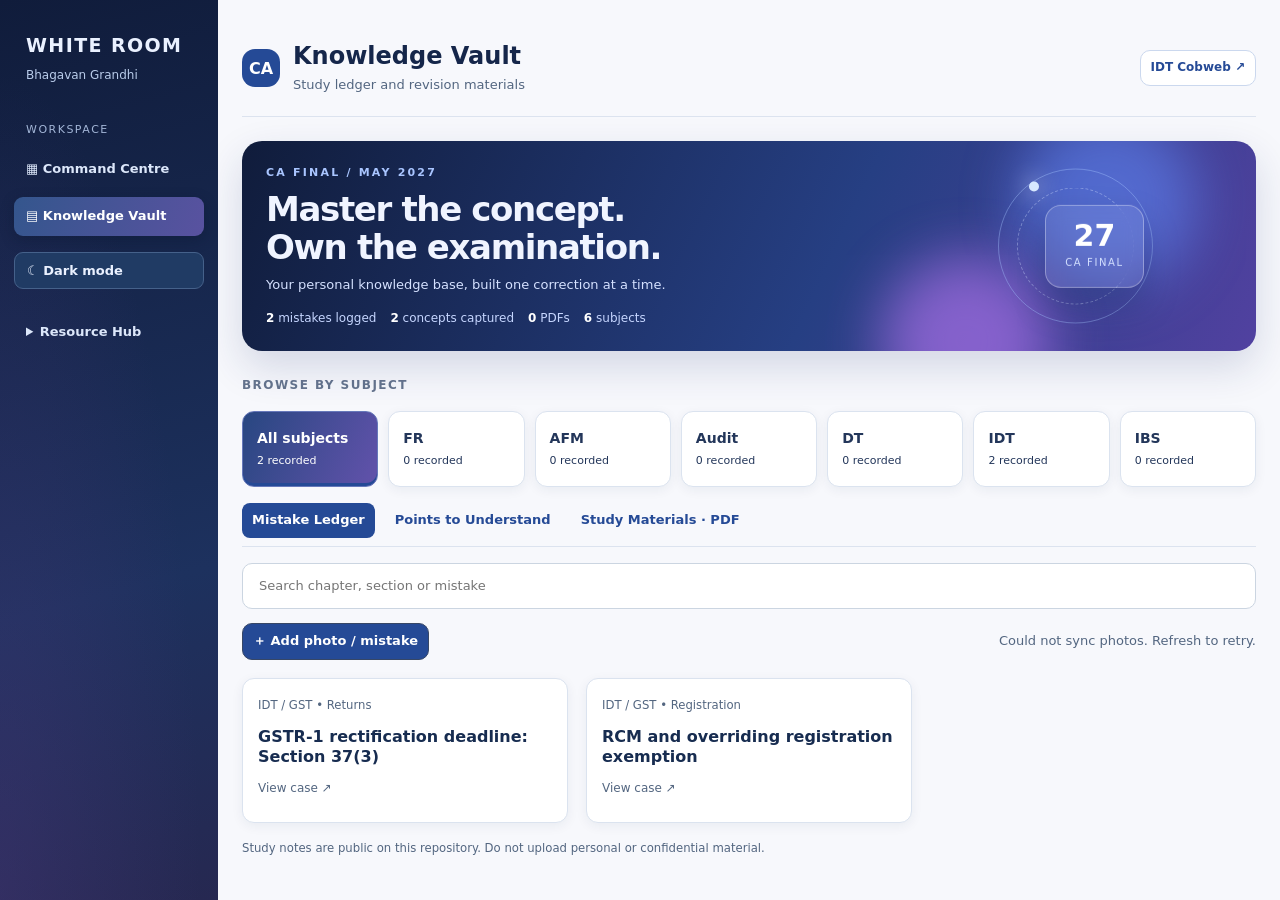
==== commit bdfc33f3: "Register ITC refund chart in Points to Understand" ====
--- a/index.html
+++ b/index.html
@@ -1,4 +1,4 @@
-<!doctype html><html lang="en"><meta charset="utf-8"><meta name="viewport" content="width=device-width,initial-scale=1"><title>White Room | Knowledge Vault</title><style>*{box-sizing:border-box}body{margin:0;background:#0b1020;color:#edf2ff;font:16px system-ui}main{max-width:1060px;margin:auto;padding:32px 20px}h1{font-size:clamp(32px,5vw,56px);margin:10px 0}p{color:#b7c4db;line-height:1.5}.tabs{display:flex;flex-wrap:wrap;gap:8px;margin:25px 0}button,input{font:inherit;padding:12px;border-radius:10px;border:1px solid #374766;background:#17233c;color:#fff}button{cursor:pointer}button.active{background:#4959bb}input{width:100%}article{background:#131e33;border:1px solid #35425f;border-radius:18px;padding:20px;margin:18px 0}small{color:#aebcda}img{width:100%;height:auto;border-radius:12px}.empty{padding:30px;text-align:center;color:#aebcda}a{color:#a8baff}body{background:#f1f5f9;color:#18243b}main{max-width:1200px}p,small{color:#536680}h1{color:#15264a}.tabs{display:grid;grid-template-columns:repeat(auto-fit,minmax(135px,1fr));gap:15px}.tabs button{min-height:112px;background:white;color:#23365a;border:1px solid #dbe3ef;box-shadow:0 3px 12px #162c5510;font-weight:700;font-size:19px;display:flex;flex-direction:column;align-items:center;justify-content:center;gap:9px}.tabs button.active{background:#254a96;color:white;border-color:#254a96}.tabs button small{font-size:12px;color:inherit;font-weight:400}input{background:white;color:#18243b;border-color:#cbd5e1}#cards{display:grid;grid-template-columns:repeat(auto-fit,minmax(min(100%,300px),1fr));gap:18px}article{background:white;border:1px solid #dbe3ef;box-shadow:0 3px 12px #162c5510;margin:0;cursor:pointer}article h2{font-size:20px;color:#172c50}article img{display:none}article.open img{display:block;margin:15px 0}article a{color:#254a96;display:inline-block;margin-top:12px}article .hint{color:#536680;font-size:14px}article.open{grid-column:1/-1}article.open img{max-width:850px} .empty{color:#536680}#cards{grid-template-columns:repeat(auto-fill,minmax(min(100%,245px),1fr));margin-top:18px;align-items:start}article{min-height:145px;padding:18px;transition:transform .15s,box-shadow .15s}article:hover{transform:translateY(-3px);box-shadow:0 8px 22px #162c5520}article h2{font-size:18px;margin:12px 0}article:focus-visible{outline:3px solid #6488dc}dialog{width:min(760px,92vw);max-height:88dvh;padding:0;border:1px solid #dbe3ef;border-radius:18px;background:white;color:#18243b;box-shadow:0 25px 90px #14213e55;overflow:hidden}dialog::backdrop{background:#111c35aa;backdrop-filter:blur(3px)}.modal-head{padding:15px 20px;display:flex;align-items:center;justify-content:space-between;gap:12px;border-bottom:1px solid #dbe3ef}.modal-head h2{font-size:18px;margin:0}.modal-body{padding:16px;max-height:calc(88dvh - 76px);overflow:auto;text-align:center}.modal-body img{display:block;width:auto;max-width:100%;max-height:68dvh;margin:auto;object-fit:contain}.modal-body a{display:inline-block;margin:12px;color:#254a96}.close{background:#edf1f8;color:#18243b;border:0;min-width:42px;font-size:22px;padding:7px}body:has(dialog[open]){overflow:hidden}#addPhoto{background:#254a96;margin:12px 0 0;font-weight:700}.upload-form{text-align:left;display:grid;gap:12px}.upload-form label{display:grid;gap:5px;font-weight:600}.upload-form select,.upload-form input{width:100%;padding:11px;border:1px solid #cbd5e1;border-radius:9px;background:white;color:#18243b;font:inherit}.upload-form button{background:#254a96}.upload-form p{margin:0;font-size:13px}.upload-form #uploadStatus{white-space:pre-wrap;color:#254a96}.toolbar{display:flex;justify-content:space-between;align-items:center;gap:12px;flex-wrap:wrap}.toolbar button{margin:0!important}#syncStatus{font-size:13px;color:#536680}#sections{display:flex;gap:10px;margin:0 0 18px;flex-wrap:wrap}#sections button{background:white;color:#254a96;border:1px solid #cbd5e1;font-weight:600}#sections button.active{background:#254a96;color:white}#caseModal .modal-body img.tall{max-height:none;width:100%;height:auto}body{background:#f7f8fc;color:#18243b}main{max-width:1280px;padding:0 22px 32px}.site-head{display:flex;align-items:center;justify-content:space-between;gap:18px;padding:22px 0;border-bottom:1px solid #dce3ef}.brand{display:flex;align-items:center;gap:13px}.brand-mark{display:grid;place-items:center;background:#254a96;color:white;width:46px;height:46px;border-radius:13px;font-weight:800;font-size:19px}.site-head h1{font-size:clamp(20px,3vw,30px);margin:0}.site-head p{margin:4px 0 0;font-size:13px}.head-actions{display:flex;align-items:center;gap:10px}.forum-link{display:inline-flex;align-items:center;gap:8px;text-decoration:none;color:#254a96;border:1px solid #cbd8ee;background:white;border-radius:10px;padding:10px 14px;font-weight:700;font-size:14px;white-space:nowrap}.forum-link:hover{background:#eaf1ff}.workspace-label{font-size:12px;letter-spacing:.12em;font-weight:800;color:#65748d;margin:26px 0 8px}.tabs{margin:10px 0 22px;grid-template-columns:repeat(auto-fit,minmax(125px,1fr));gap:12px}.tabs button{min-height:84px;border-radius:12px;align-items:flex-start;padding:14px;gap:6px}.tabs button.active{background:#e8efff;color:#254a96;border-color:#6488d5;box-shadow:inset 0 -3px #254a96}.tabs button small{color:inherit}#sections{border-bottom:1px solid #dce3ef;padding-bottom:8px;margin-bottom:16px}#sections button{border:0;background:transparent;border-radius:8px}#sections button.active{background:#254a96}#search{margin-bottom:14px;border-radius:10px;padding:13px 16px}.toolbar{margin-bottom:8px}article{border-radius:12px;min-height:145px}.dark{background:#101827;color:#e7eefc}.dark h1,.dark article h2{color:#e7eefc}.dark p,.dark small,.dark .workspace-label,.dark .hint,.dark #syncStatus{color:#a8b8d4}.dark .site-head,.dark #sections{border-color:#34415b}.dark article,.dark .tabs button,.dark #search,.dark .forum-link,.dark dialog{background:#1b2941;color:#e7eefc;border-color:#34415b}.dark .tabs button.active,.dark #sections button.active{background:#355b9e;color:white}.dark #sections button{color:#b7caed}.dark .modal-head{border-color:#34415b}.dark .modal-body a{color:#a8c5ff}.theme-toggle{background:white;color:#254a96;border:1px solid #cbd8ee;padding:10px;min-width:42px}.dark .theme-toggle{background:#1b2941;color:white;border-color:#34415b}@media(max-width:600px){main{padding:0 12px 24px}.site-head{align-items:flex-start;gap:8px}.brand-mark{display:none}.forum-link{padding:9px;font-size:12px}.head-actions{gap:5px}.site-head p{font-size:11px}.tabs{grid-template-columns:repeat(3,1fr)}.tabs button{min-height:72px;font-size:16px}}/* Cinematic motion layer */ .hero{position:relative;isolation:isolate;overflow:hidden;margin:24px 0 12px;min-height:220px;border-radius:24px;background:linear-gradient(115deg,#101c3b,#263f83 58%,#5141a0);color:white;padding:32px;display:flex;align-items:center;box-shadow:0 16px 40px #192e6829}.hero-copy{position:relative;z-index:2;max-width:65%;animation:enter .7s both}.hero .eyebrow{font-size:11px;letter-spacing:.2em;color:#a9c5ff;font-weight:800}.hero h2{font-size:clamp(28px,4vw,47px);line-height:1.08;margin:12px 0;letter-spacing:-.04em}.hero p{color:#d5e1ff;margin:0;font-size:14px}.hero-art{position:absolute;right:1%;top:0;width:48%;height:100%;pointer-events:none;overflow:hidden;z-index:1}.orb{position:absolute;border-radius:50%;filter:blur(28px);opacity:.55;animation:drift 9s ease-in-out infinite alternate}.orb.one{width:180px;height:180px;background:#658cff;right:10%;top:-30px}.orb.two{width:170px;height:170px;background:#c67dff;right:40%;bottom:-75px;animation-delay:-4s}.orbit{position:absolute;width:185px;height:185px;border:1px solid #a6c5ff66;border-radius:50%;right:19%;top:50%;transform:translateY(-50%);animation:spin 18s linear infinite}.orbit:before{content:'';position:absolute;inset:18px;border:1px dashed #d2dfff66;border-radius:50%}.orbit:after{content:'';position:absolute;top:12px;left:30px;width:10px;height:10px;background:#d7e8ff;border-radius:50%;box-shadow:0 0 22px #fff}.float-card{position:absolute;right:21%;top:50%;transform:translateY(-50%);padding:18px 23px;border:1px solid #ffffff55;border-radius:16px;background:#ffffff16;backdrop-filter:blur(9px);box-shadow:0 18px 35px #050b2844;text-align:center;animation:floatcard 5s ease-in-out infinite}.float-card strong{display:block;font-size:38px;line-height:1}.float-card span{font-size:10px;letter-spacing:.16em;color:#d5e1ff}.hero-stats{display:flex;gap:18px;flex-wrap:wrap;margin-top:20px;font-size:13px;color:#c6d6ff}.hero-stats b{color:white}.tabs button,article,.forum-link,#sections button,#addPhoto,.theme-toggle{transition:transform .22s ease,box-shadow .22s ease,background .22s ease,border-color .22s ease}.tabs button:hover,.forum-link:hover,#addPhoto:hover{transform:translateY(-3px);box-shadow:0 8px 24px #3858a329}.tabs button:active,article:active,#addPhoto:active{transform:scale(.98)}article{animation:enter .35s both;animation-delay:var(--delay,0ms)}article:hover{border-color:#7796dd;transform:translateY(-4px)}dialog[open]{animation:pop .24s cubic-bezier(.2,.8,.2,1) both}dialog[open]::backdrop{animation:fade .25s both}@keyframes enter{from{opacity:0;transform:translateY(12px)}to{opacity:1;transform:translateY(0)}}@keyframes pop{from{opacity:0;transform:translateY(14px) scale(.96)}to{opacity:1;transform:translateY(0) scale(1)}}@keyframes fade{from{opacity:0}to{opacity:1}}@keyframes drift{to{transform:translate(-45px,30px) scale(1.2)}}@keyframes spin{from{transform:translateY(-50%) rotate(0)}to{transform:translateY(-50%) rotate(360deg)}}@keyframes floatcard{50%{transform:translateY(calc(-50% - 9px))}}@media(max-width:600px){.hero{min-height:190px;padding:22px;border-radius:17px}.hero-copy{max-width:85%}.hero-art{opacity:.48;width:45%}.float-card{right:0;padding:10px}.float-card strong{font-size:25px}.orbit{right:-60px}.hero-stats{gap:9px;font-size:11px}}@media(prefers-reduced-motion:reduce){*,*::before,*::after{animation:none!important;transition:none!important}}#pdfPreview{width:100%;height:64dvh;border:1px solid #cbd5e1;border-radius:10px;background:white}#pdfPreview[hidden]{display:none}.pdf-badge{display:inline-block;padding:4px 8px;border-radius:5px;background:#fee2e2;color:#991b1b;font-size:11px;font-weight:800;margin-bottom:8px}.air-sidebar{position:fixed;inset:0 auto 0 0;width:218px;padding:24px 14px;background:#122445;color:#eaf1ff;z-index:20;display:flex;flex-direction:column;gap:8px;overflow:auto}.air-sidebar .air-brand{font-size:25px;font-weight:800;letter-spacing:1px;padding:8px 12px 20px}.air-sidebar .air-label{font-size:11px;letter-spacing:1.5px;color:#a3b6d7;padding:10px 12px 4px}.air-sidebar a{display:block;text-decoration:none;color:#dce7fa;padding:12px;border-radius:9px;font-size:14px;font-weight:600}.air-sidebar a:hover,.air-sidebar a[aria-current=page]{background:#34568d;color:#fff}.air-sidebar .air-bottom{margin-top:auto}body{padding-left:218px} @media(max-width:760px){body{padding-left:0}.air-sidebar{position:sticky;top:0;width:100%;height:auto;padding:8px;flex-direction:row;align-items:center;overflow-x:auto;gap:4px}.air-sidebar .air-brand{font-size:16px;padding:8px}.air-sidebar .air-label{display:none}.air-sidebar a{white-space:nowrap;font-size:12px;padding:9px}.air-sidebar .air-bottom{margin:0}}.air-sidebar .air-owner{display:block;font-size:13px;font-weight:500;letter-spacing:0;color:#b9ccea;margin-top:7px;white-space:nowrap}@media(max-width:760px){.air-sidebar .air-owner{font-size:10px;margin-top:3px}}.air-sidebar .air-theme{margin:8px 0;padding:11px 12px;background:#203b64;border:1px solid #45618a;color:#eaf1ff;text-align:left;border-radius:9px;font:600 14px system-ui;cursor:pointer}.air-sidebar .air-theme:hover{background:#34568d}body.dark{color-scheme:dark;background:#101827;color:#e7eefc}body.dark h1,body.dark h2,body.dark h3{color:#e7eefc}body.dark p,body.dark small,body.dark .notice{color:#aebed8}body.dark .metric,body.dark .panel,body.dark .card,body.dark .subject-card{background:#1b2941;border-color:#34415b;color:#e7eefc}body.dark .metric strong{color:#a8c5ff}body.dark input,body.dark select,body.dark textarea{background:#142137;color:#e7eefc;border-color:#435371}body.dark input::placeholder,body.dark textarea::placeholder{color:#91a3be}body.dark .subject-tabs{background:#1b2941}body.dark .subject-tabs button,body.dark .subject-picker button,body.dark .nav button,body.dark button.secondary{background:#243652;color:#dce8ff;border-color:#435371}body.dark .subject-tabs button.active,body.dark .subject-picker button.active,body.dark .nav button.active{background:#4569aa;color:white}body.dark th{background:#243652;color:#dce8ff}body.dark th,body.dark td,body.dark .subject-details{border-color:#34415b}body.dark a{color:#a8c5ff}body.dark .hero p{color:#dce7ff}body.dark .air-sidebar{background:#0b1426}body.dark .air-sidebar a[aria-current=page]{background:#34568d;color:white}body.dark progress{background:#101827}body.dark .hero{border-color:#34415b} @media(max-width:760px){.air-sidebar .air-theme{white-space:nowrap;font-size:12px;margin:0;padding:9px}}/* AIR27 cinematic visual system */.hero{position:relative;isolation:isolate;overflow:hidden;min-height:230px;border-radius:24px;background:linear-gradient(115deg,#101c3b,#263f83 58%,#5141a0);color:white;padding:32px;display:flex;align-items:center;box-shadow:0 16px 40px #192e6829}.hero-copy{position:relative;z-index:2;max-width:72%;animation:airEnter .7s both}.hero .eyebrow{font-size:11px;letter-spacing:.2em;color:#a9c5ff;font-weight:800}.hero h2,body.dark .hero h2{color:#f0f4ff;font-size:clamp(28px,3.6vw,47px);line-height:1.08;margin:12px 0;letter-spacing:-.04em}.hero p,body.dark .hero p{color:#d5e1ff;margin:0;font-size:14px}.hero-art{position:absolute;right:1%;top:0;width:48%;height:100%;pointer-events:none;overflow:hidden;z-index:1}.orb{position:absolute;border-radius:50%;filter:blur(28px);opacity:.55;animation:airDrift 9s ease-in-out infinite alternate}.orb.one{width:180px;height:180px;background:#658cff;right:10%;top:-30px}.orb.two{width:170px;height:170px;background:#c67dff;right:40%;bottom:-75px;animation-delay:-4s}.orbit{position:absolute;width:185px;height:185px;border:1px solid #a6c5ff66;border-radius:50%;right:19%;top:50%;transform:translateY(-50%);animation:airSpin 18s linear infinite}.orbit:before{content:'';position:absolute;inset:18px;border:1px dashed #d2dfff66;border-radius:50%}.orbit:after{content:'';position:absolute;top:12px;left:30px;width:10px;height:10px;background:#d7e8ff;border-radius:50%;box-shadow:0 0 22px #fff}.float-card{position:absolute;right:21%;top:50%;transform:translateY(-50%);padding:18px 23px;border:1px solid #ffffff55;border-radius:16px;background:#ffffff16;backdrop-filter:blur(9px);box-shadow:0 18px 35px #050b2844;text-align:center;animation:airFloat 5s ease-in-out infinite}.float-card strong{display:block;font-size:38px;line-height:1;color:white}.float-card span{font-size:10px;letter-spacing:.16em;color:#d5e1ff}.hero-stats{display:flex;gap:18px;flex-wrap:wrap;margin-top:20px;font-size:13px;color:#c6d6ff}.hero-stats b{color:white}.air-sidebar,body.dark .air-sidebar{background:radial-gradient(ellipse at 0% 100%,#49377966,transparent 65%),linear-gradient(165deg,#101c3b,#1d315e 65%,#262851)}.air-sidebar a[aria-current=page],body.dark .air-sidebar a[aria-current=page]{background:linear-gradient(110deg,#34568d,#5952a0);box-shadow:0 4px 14px #08142e55}.metric,.subject-card,body.dark .metric,body.dark .subject-card{position:relative;overflow:hidden;isolation:isolate}.metric:after,.subject-card:after{content:'';position:absolute;z-index:-1;inset:0;pointer-events:none;background:radial-gradient(ellipse at 100% 0%,#658cff24,transparent 65%),radial-gradient(ellipse at 0% 100%,#a785ff13,transparent 60%)}body.dark .metric:after,body.dark .subject-card:after{background:radial-gradient(ellipse at 100% 0%,#658cff29,transparent 65%),radial-gradient(ellipse at 0% 100%,#a785ff18,transparent 60%)}.subject-card:hover,.metric:hover{box-shadow:0 8px 24px #384c8b25}.subject-tabs button.active,body.dark .subject-tabs button.active,.subject-picker button.active,body.dark .subject-picker button.active,.tabs button.active,body.dark .tabs button.active{background:linear-gradient(115deg,#284781,#6252ab);color:white;border-color:#6678ba}.section-title h2{letter-spacing:-.025em}.panel{box-shadow:0 6px 22px #172c5010}body.dark .panel{box-shadow:0 6px 22px #050b2822}@keyframes airEnter{from{opacity:0;transform:translateY(12px)}to{opacity:1;transform:translateY(0)}}@keyframes airDrift{to{transform:translate(-45px,30px) scale(1.2)}}@keyframes airSpin{to{transform:translateY(-50%) rotate(360deg)}}@keyframes airFloat{50%{transform:translateY(calc(-50% - 7px))}}@media(max-width:600px){.hero{min-height:190px;padding:22px;border-radius:17px}.hero-copy{max-width:90%}.hero-art{opacity:.35;width:45%}.float-card{right:0;padding:10px}.float-card strong{font-size:25px}.orbit{right:-60px}.hero-stats{gap:9px;font-size:11px}}@media(prefers-reduced-motion:reduce){.hero-copy,.orb,.orbit,.float-card{animation:none!important}}/* Compact everyday typography */body{font-size:14px;line-height:1.45}main{padding:20px 24px}h1,.site-head h1{font-size:24px;line-height:1.2}h2{font-size:18px;line-height:1.3}h3{font-size:15px}button,input,select,textarea{font-size:13px;padding:8px 10px}.hero{min-height:190px;padding:24px;border-radius:20px}.hero h2,body.dark .hero h2{font-size:clamp(24px,2.7vw,34px);line-height:1.12;margin:9px 0}.hero p,body.dark .hero p{font-size:13px}.hero-stats{font-size:12px;margin-top:15px;gap:14px}.float-card strong{font-size:30px}.orbit{width:155px;height:155px}.float-card{padding:15px 19px}.metric,.panel{padding:14px}.metric strong{font-size:21px}.subject-card{padding:14px}.subject-card strong{font-size:23px}.subject-details b{font-size:14px}.subject-card small,.metric small{font-size:12px}.subject-grid{gap:12px}.tabs{gap:10px;margin:16px 0}.tabs button{font-size:14px;min-height:76px;gap:5px}.tabs button small{font-size:11px}article{padding:15px}article h2,.modal-head h2{font-size:16px}article .hint{font-size:12px}th,td{font-size:13px;padding:8px}.lecture-status{font-size:12px;min-width:104px}.air-sidebar .air-brand{font-size:21px}.air-sidebar .air-owner{font-size:12px}.air-sidebar a,.air-sidebar .air-theme{font-size:13px;padding:10px 12px}.brand-mark{width:38px;height:38px;font-size:16px}.forum-link{font-size:12px;padding:8px 10px}@media(max-width:760px){main{padding:14px}.air-sidebar .air-brand{font-size:15px}.air-sidebar .air-owner{font-size:10px}.air-sidebar a,.air-sidebar .air-theme{font-size:12px;padding:8px}.hero{min-height:170px;padding:20px}.hero h2,body.dark .hero h2{font-size:25px}.hero-stats{font-size:11px;gap:9px}}.air-links{margin:8px 0;min-width:0}.air-links summary{cursor:pointer;padding:10px 12px;color:#dce7fa;font-weight:600;font-size:13px}.air-link-row{display:flex;align-items:center;gap:2px}.air-link-row a{flex:1;min-width:0;overflow-wrap:anywhere}.air-link-row button,.air-add-link{background:#203b64;color:#dce7fa;border:1px solid #45618a;border-radius:7px;padding:6px 9px;font:12px system-ui;cursor:pointer}.air-add-link{margin:5px 12px}.air-links-form{padding:8px;display:grid;gap:7px}.air-links-form input{width:100%;min-width:0;font-size:12px}.air-links-form p{font-size:11px;color:#c6d6ff;margin:0}.air-links-form button{font-size:12px}.air-links-form[hidden]{display:none!important}@media(max-width:760px){.air-links{margin:0}.air-links[open]{position:fixed;top:65px;right:8px;width:min(280px,90vw);max-height:70vh;overflow:auto;background:#172c50;padding:8px;border:1px solid #45618a;border-radius:10px;box-shadow:0 8px 24px #0005}.air-links summary{white-space:nowrap;font-size:12px}}.air-sidebar .air-brand{font-size:19px;letter-spacing:1.4px;white-space:nowrap}@media(max-width:760px){.air-sidebar .air-brand{font-size:14px;letter-spacing:.7px}}</style><body><aside class="air-sidebar" aria-label="White Room navigation"><div class="air-brand">WHITE ROOM<span class="air-owner">Bhagavan Grandhi</span></div><div class="air-label">WORKSPACE</div><a href="performance.html">▦ Command Centre</a><a href="index.html#ledger" aria-current="page">▤ Knowledge Vault</a><button type="button" class="air-theme" id="airTheme" aria-pressed="false">☾ Dark mode</button><details class="air-links" id="essentialLinks"><summary>Resource Hub</summary><div id="airLinkList"></div><button type="button" class="air-add-link" id="airAddLink">＋ Add link</button><form class="air-links-form" id="airLinkForm" hidden><input id="airLinkName" placeholder="Link name" maxlength="80" required><input id="airLinkUrl" type="url" placeholder="https://..." required><button type="submit">Save link</button><button type="button" id="airCancelLink">Cancel</button><p id="airLinkMessage" role="status"></p></form></details></aside><main><header class="site-head"><div class="brand"><div class="brand-mark" aria-hidden="true">CA</div><div><h1>Knowledge Vault</h1><p>Study ledger and revision materials</p></div></div><div class="head-actions"><a class="forum-link" href="https://forum.idtwizard.in/" target="_blank" rel="noopener noreferrer">IDT Cobweb ↗</a></div></header><section class="hero" aria-label="Study overview"><div class="hero-copy"><div class="eyebrow">CA FINAL / MAY 2027</div><h2>Master the concept.<br>Own the examination.</h2><p>Your personal knowledge base, built one correction at a time.</p><div class="hero-stats"><span><b id="heroMistakes">0</b> mistakes logged</span><span><b id="heroPoints">0</b> concepts captured</span><span><b id="heroPdfs">0</b> PDFs</span><span><b>6</b> subjects</span></div></div><div class="hero-art" aria-hidden="true"><i class="orb one"></i><i class="orb two"></i><i class="orbit"></i><div class="float-card"><strong>27</strong><span>CA FINAL</span></div></div></section><div class="workspace-label">BROWSE BY SUBJECT</div><nav class="tabs" id="tabs"></nav><nav id="sections" aria-label="Study categories"><button id="mistakesTab">Mistake Ledger</button><button id="pointsTab">Points to Understand</button><button id="materialsTab">Study Materials · PDF</button></nav><input id="search" placeholder="Search chapter, section or mistake"><div class="toolbar"><button id="addPhoto">＋ Add photo / mistake</button><small id="syncStatus" role="status"></small></div><div id="cards"></div><p><small>Study notes are public on this repository. Do not upload personal or confidential material.</small></p></main><dialog id="caseModal" aria-labelledby="caseTitle"><div class="modal-head"><h2 id="caseTitle"></h2><button class="close" id="closeCase" aria-label="Close chart">×</button></div><div class="modal-body"><img id="caseImage" alt=""><iframe id="pdfPreview" title="PDF document preview" hidden></iframe><a id="caseLink" target="_blank" rel="noopener">Open original chart ↗</a></div></dialog><dialog id="uploadModal" aria-labelledby="uploadTitle"><div class="modal-head"><h2 id="uploadTitle">Add a mistake photo</h2><button class="close" id="closeUpload" aria-label="Close">×</button></div><div class="modal-body"><form id="photoForm" class="upload-form"><label>Subject<select id="photoSubject" required><option>FR</option><option>AFM</option><option>Audit</option><option>DT</option><option>IDT</option><option>IBS</option></select></label><label>Category<select id="photoCategory"><option value="mistake">Mistake Ledger</option><option value="point">Points to Understand</option><option value="pdf">Study Materials · PDF</option></select></label><label>Chapter / topic<input id="photoChapter" required maxlength="120" placeholder="e.g. GST registration"></label><label>Document / entry title<input id="photoTitle" required maxlength="160" placeholder="What did you get wrong?"></label><label id="fileLabel">Photo or PDF<input id="photoFile" type="file" accept="image/png,image/jpeg,image/webp,application/pdf,.pdf" required></label><label>GitHub fine-grained access token<input id="photoToken" type="password" autocomplete="off" required placeholder="Contents: Read and write"></label><p>Use a token restricted to this repository. It is used only for this upload, never stored. Uploaded files will be PUBLIC on GitHub and available across devices. Upload only material you own or have permission to share publicly. Do not upload paid faculty books, confidential or personal information.</p><button id="savePhoto" type="submit">Save to Mistake Ledger</button><p id="uploadStatus" role="status"></p></form></div></dialog><script>const subjects=['All','FR','AFM','Audit','DT','IDT','IBS'];let selected='All',category='mistake';const sectionOf=e=>e.category==='pdf'?'pdf':e.category==='point'?'point':'mistake';const entries=[{subject:'IDT',chapter:'GST • Returns',title:'GSTR-1 rectification deadline: Section 37(3)',image:'mistakes/idt/gstr1-rectification-001.svg',tags:'August 2023 December 2023 November 2024 annual return GSTR-9 amendment error omission deadline',category:'mistake'},{subject:'IDT',chapter:'GST • Registration',title:'RCM and overriding registration exemption',image:'mistakes/idt/registration-001.svg',tags:'Section 22 23 24 notification 5/2017 XYZ Associates'},{subject:'IDT',chapter:'GST • Returns',title:'When GSTR-1 liability exceeds GSTR-3B: five cases',image:'points/idt/gstr1-3b-001.svg',tags:'Rule 88C DRC-01B DRC-03 ITC GSTR-1A IFF Rule 59 duplicate invoice excess payment rate mismatch',category:'point'}];const modal=document.getElementById('caseModal');document.getElementById('closeCase').onclick=()=>modal.close();modal.addEventListener('click',ev=>{if(ev.target===modal){const r=modal.getBoundingClientRect();if(ev.clientX<r.left||ev.clientX>r.right||ev.clientY<r.top||ev.clientY>r.bottom)modal.close()}});modal.addEventListener('close',()=>{document.getElementById('pdfPreview').src='about:blank'});function showCase(e){const frame=document.getElementById('pdfPreview'),pic=document.getElementById('caseImage'),anchor=document.getElementById('caseLink');if(sectionOf(e)==='pdf'){document.getElementById('caseTitle').textContent=e.title;pic.style.display='none';frame.hidden=false;frame.src=e.pdf;anchor.href=e.pdf;anchor.removeAttribute('download');anchor.target='_blank';anchor.textContent='Open PDF in new tab ↗';modal.showModal();return}frame.hidden=true;pic.style.display='block';document.getElementById('caseTitle').textContent=e.title;const im=document.getElementById('caseImage');im.src=e.image;im.alt=e.title;im.classList.toggle('tall',sectionOf(e)==='point');const link=document.getElementById('caseLink');link.href=e.image; if(e.image.startsWith('data:')){link.download='mistake-photo.jpg';link.textContent='Download photo ↓';link.removeAttribute('target')}else{link.removeAttribute('download');link.target='_blank';link.textContent='Open original chart ↗'}modal.showModal()}const tabs=document.getElementById('tabs'),cards=document.getElementById('cards'),search=document.getElementById('search');document.getElementById('mistakesTab').onclick=()=>{category='mistake';render()};document.getElementById('pointsTab').onclick=()=>{category='point';render()};document.getElementById('materialsTab').onclick=()=>{category='pdf';render()};function render(){document.getElementById('materialsTab').classList.toggle('active',category==='pdf');document.getElementById('heroPdfs').textContent=entries.filter(e=>sectionOf(e)==='pdf').length;document.getElementById('addPhoto').textContent=category==='pdf'?'＋ Upload PDF':'＋ Add photo / mistake';document.getElementById('heroMistakes').textContent=entries.filter(e=>sectionOf(e)==='mistake').length;document.getElementById('heroPoints').textContent=entries.filter(e=>sectionOf(e)==='point').length;document.getElementById('mistakesTab').classList.toggle('active',category==='mistake');document.getElementById('pointsTab').classList.toggle('active',category==='point');tabs.replaceChildren();subjects.forEach(s=>{let b=document.createElement('button');b.textContent=s==='All'?'All subjects':s;const sub=document.createElement('small');sub.textContent=entries.filter(e=>sectionOf(e)===category&&(s==='All'||e.subject===s)).length+' recorded';b.append(sub);b.className=s===selected?'active':'';b.onclick=()=>{selected=s;render()};tabs.append(b)});cards.replaceChildren();const list=entries.filter(e=>sectionOf(e)===category&&(selected==='All'||e.subject===selected)&&[e.subject,e.chapter,e.title,e.tags].join(' ').toLowerCase().includes(search.value.toLowerCase()));for(const e of list){const a=document.createElement('article');a.style.setProperty('--delay',Math.min(cards.childElementCount*45,250)+'ms');const label=document.createElement('small');label.textContent=e.subject+' / '+e.chapter;const h=document.createElement('h2');h.textContent=e.title;const hint=document.createElement('div');hint.className='hint';hint.textContent=sectionOf(e)==='pdf'?'Read PDF ↗':'View case ↗';if(sectionOf(e)==='pdf'){const badge=document.createElement('div');badge.className='pdf-badge';badge.textContent='PDF';a.append(badge)}a.tabIndex=0;a.setAttribute('role','button');a.setAttribute('aria-haspopup','dialog');a.onclick=()=>showCase(e);a.onkeydown=ev=>{if(ev.key==='Enter'||ev.key===' '){ev.preventDefault();showCase(e)}};a.append(label,h,hint);cards.append(a)}if(!list.length){cards.textContent='No entries in this subject and category yet.';cards.className='empty'}else cards.className=''}search.oninput=render;render();
+<!doctype html><html lang="en"><meta charset="utf-8"><meta name="viewport" content="width=device-width,initial-scale=1"><title>White Room | Knowledge Vault</title><style>*{box-sizing:border-box}body{margin:0;background:#0b1020;color:#edf2ff;font:16px system-ui}main{max-width:1060px;margin:auto;padding:32px 20px}h1{font-size:clamp(32px,5vw,56px);margin:10px 0}p{color:#b7c4db;line-height:1.5}.tabs{display:flex;flex-wrap:wrap;gap:8px;margin:25px 0}button,input{font:inherit;padding:12px;border-radius:10px;border:1px solid #374766;background:#17233c;color:#fff}button{cursor:pointer}button.active{background:#4959bb}input{width:100%}article{background:#131e33;border:1px solid #35425f;border-radius:18px;padding:20px;margin:18px 0}small{color:#aebcda}img{width:100%;height:auto;border-radius:12px}.empty{padding:30px;text-align:center;color:#aebcda}a{color:#a8baff}body{background:#f1f5f9;color:#18243b}main{max-width:1200px}p,small{color:#536680}h1{color:#15264a}.tabs{display:grid;grid-template-columns:repeat(auto-fit,minmax(135px,1fr));gap:15px}.tabs button{min-height:112px;background:white;color:#23365a;border:1px solid #dbe3ef;box-shadow:0 3px 12px #162c5510;font-weight:700;font-size:19px;display:flex;flex-direction:column;align-items:center;justify-content:center;gap:9px}.tabs button.active{background:#254a96;color:white;border-color:#254a96}.tabs button small{font-size:12px;color:inherit;font-weight:400}input{background:white;color:#18243b;border-color:#cbd5e1}#cards{display:grid;grid-template-columns:repeat(auto-fit,minmax(min(100%,300px),1fr));gap:18px}article{background:white;border:1px solid #dbe3ef;box-shadow:0 3px 12px #162c5510;margin:0;cursor:pointer}article h2{font-size:20px;color:#172c50}article img{display:none}article.open img{display:block;margin:15px 0}article a{color:#254a96;display:inline-block;margin-top:12px}article .hint{color:#536680;font-size:14px}article.open{grid-column:1/-1}article.open img{max-width:850px} .empty{color:#536680}#cards{grid-template-columns:repeat(auto-fill,minmax(min(100%,245px),1fr));margin-top:18px;align-items:start}article{min-height:145px;padding:18px;transition:transform .15s,box-shadow .15s}article:hover{transform:translateY(-3px);box-shadow:0 8px 22px #162c5520}article h2{font-size:18px;margin:12px 0}article:focus-visible{outline:3px solid #6488dc}dialog{width:min(760px,92vw);max-height:88dvh;padding:0;border:1px solid #dbe3ef;border-radius:18px;background:white;color:#18243b;box-shadow:0 25px 90px #14213e55;overflow:hidden}dialog::backdrop{background:#111c35aa;backdrop-filter:blur(3px)}.modal-head{padding:15px 20px;display:flex;align-items:center;justify-content:space-between;gap:12px;border-bottom:1px solid #dbe3ef}.modal-head h2{font-size:18px;margin:0}.modal-body{padding:16px;max-height:calc(88dvh - 76px);overflow:auto;text-align:center}.modal-body img{display:block;width:auto;max-width:100%;max-height:68dvh;margin:auto;object-fit:contain}.modal-body a{display:inline-block;margin:12px;color:#254a96}.close{background:#edf1f8;color:#18243b;border:0;min-width:42px;font-size:22px;padding:7px}body:has(dialog[open]){overflow:hidden}#addPhoto{background:#254a96;margin:12px 0 0;font-weight:700}.upload-form{text-align:left;display:grid;gap:12px}.upload-form label{display:grid;gap:5px;font-weight:600}.upload-form select,.upload-form input{width:100%;padding:11px;border:1px solid #cbd5e1;border-radius:9px;background:white;color:#18243b;font:inherit}.upload-form button{background:#254a96}.upload-form p{margin:0;font-size:13px}.upload-form #uploadStatus{white-space:pre-wrap;color:#254a96}.toolbar{display:flex;justify-content:space-between;align-items:center;gap:12px;flex-wrap:wrap}.toolbar button{margin:0!important}#syncStatus{font-size:13px;color:#536680}#sections{display:flex;gap:10px;margin:0 0 18px;flex-wrap:wrap}#sections button{background:white;color:#254a96;border:1px solid #cbd5e1;font-weight:600}#sections button.active{background:#254a96;color:white}#caseModal .modal-body img.tall{max-height:none;width:100%;height:auto}body{background:#f7f8fc;color:#18243b}main{max-width:1280px;padding:0 22px 32px}.site-head{display:flex;align-items:center;justify-content:space-between;gap:18px;padding:22px 0;border-bottom:1px solid #dce3ef}.brand{display:flex;align-items:center;gap:13px}.brand-mark{display:grid;place-items:center;background:#254a96;color:white;width:46px;height:46px;border-radius:13px;font-weight:800;font-size:19px}.site-head h1{font-size:clamp(20px,3vw,30px);margin:0}.site-head p{margin:4px 0 0;font-size:13px}.head-actions{display:flex;align-items:center;gap:10px}.forum-link{display:inline-flex;align-items:center;gap:8px;text-decoration:none;color:#254a96;border:1px solid #cbd8ee;background:white;border-radius:10px;padding:10px 14px;font-weight:700;font-size:14px;white-space:nowrap}.forum-link:hover{background:#eaf1ff}.workspace-label{font-size:12px;letter-spacing:.12em;font-weight:800;color:#65748d;margin:26px 0 8px}.tabs{margin:10px 0 22px;grid-template-columns:repeat(auto-fit,minmax(125px,1fr));gap:12px}.tabs button{min-height:84px;border-radius:12px;align-items:flex-start;padding:14px;gap:6px}.tabs button.active{background:#e8efff;color:#254a96;border-color:#6488d5;box-shadow:inset 0 -3px #254a96}.tabs button small{color:inherit}#sections{border-bottom:1px solid #dce3ef;padding-bottom:8px;margin-bottom:16px}#sections button{border:0;background:transparent;border-radius:8px}#sections button.active{background:#254a96}#search{margin-bottom:14px;border-radius:10px;padding:13px 16px}.toolbar{margin-bottom:8px}article{border-radius:12px;min-height:145px}.dark{background:#101827;color:#e7eefc}.dark h1,.dark article h2{color:#e7eefc}.dark p,.dark small,.dark .workspace-label,.dark .hint,.dark #syncStatus{color:#a8b8d4}.dark .site-head,.dark #sections{border-color:#34415b}.dark article,.dark .tabs button,.dark #search,.dark .forum-link,.dark dialog{background:#1b2941;color:#e7eefc;border-color:#34415b}.dark .tabs button.active,.dark #sections button.active{background:#355b9e;color:white}.dark #sections button{color:#b7caed}.dark .modal-head{border-color:#34415b}.dark .modal-body a{color:#a8c5ff}.theme-toggle{background:white;color:#254a96;border:1px solid #cbd8ee;padding:10px;min-width:42px}.dark .theme-toggle{background:#1b2941;color:white;border-color:#34415b}@media(max-width:600px){main{padding:0 12px 24px}.site-head{align-items:flex-start;gap:8px}.brand-mark{display:none}.forum-link{padding:9px;font-size:12px}.head-actions{gap:5px}.site-head p{font-size:11px}.tabs{grid-template-columns:repeat(3,1fr)}.tabs button{min-height:72px;font-size:16px}}/* Cinematic motion layer */ .hero{position:relative;isolation:isolate;overflow:hidden;margin:24px 0 12px;min-height:220px;border-radius:24px;background:linear-gradient(115deg,#101c3b,#263f83 58%,#5141a0);color:white;padding:32px;display:flex;align-items:center;box-shadow:0 16px 40px #192e6829}.hero-copy{position:relative;z-index:2;max-width:65%;animation:enter .7s both}.hero .eyebrow{font-size:11px;letter-spacing:.2em;color:#a9c5ff;font-weight:800}.hero h2{font-size:clamp(28px,4vw,47px);line-height:1.08;margin:12px 0;letter-spacing:-.04em}.hero p{color:#d5e1ff;margin:0;font-size:14px}.hero-art{position:absolute;right:1%;top:0;width:48%;height:100%;pointer-events:none;overflow:hidden;z-index:1}.orb{position:absolute;border-radius:50%;filter:blur(28px);opacity:.55;animation:drift 9s ease-in-out infinite alternate}.orb.one{width:180px;height:180px;background:#658cff;right:10%;top:-30px}.orb.two{width:170px;height:170px;background:#c67dff;right:40%;bottom:-75px;animation-delay:-4s}.orbit{position:absolute;width:185px;height:185px;border:1px solid #a6c5ff66;border-radius:50%;right:19%;top:50%;transform:translateY(-50%);animation:spin 18s linear infinite}.orbit:before{content:'';position:absolute;inset:18px;border:1px dashed #d2dfff66;border-radius:50%}.orbit:after{content:'';position:absolute;top:12px;left:30px;width:10px;height:10px;background:#d7e8ff;border-radius:50%;box-shadow:0 0 22px #fff}.float-card{position:absolute;right:21%;top:50%;transform:translateY(-50%);padding:18px 23px;border:1px solid #ffffff55;border-radius:16px;background:#ffffff16;backdrop-filter:blur(9px);box-shadow:0 18px 35px #050b2844;text-align:center;animation:floatcard 5s ease-in-out infinite}.float-card strong{display:block;font-size:38px;line-height:1}.float-card span{font-size:10px;letter-spacing:.16em;color:#d5e1ff}.hero-stats{display:flex;gap:18px;flex-wrap:wrap;margin-top:20px;font-size:13px;color:#c6d6ff}.hero-stats b{color:white}.tabs button,article,.forum-link,#sections button,#addPhoto,.theme-toggle{transition:transform .22s ease,box-shadow .22s ease,background .22s ease,border-color .22s ease}.tabs button:hover,.forum-link:hover,#addPhoto:hover{transform:translateY(-3px);box-shadow:0 8px 24px #3858a329}.tabs button:active,article:active,#addPhoto:active{transform:scale(.98)}article{animation:enter .35s both;animation-delay:var(--delay,0ms)}article:hover{border-color:#7796dd;transform:translateY(-4px)}dialog[open]{animation:pop .24s cubic-bezier(.2,.8,.2,1) both}dialog[open]::backdrop{animation:fade .25s both}@keyframes enter{from{opacity:0;transform:translateY(12px)}to{opacity:1;transform:translateY(0)}}@keyframes pop{from{opacity:0;transform:translateY(14px) scale(.96)}to{opacity:1;transform:translateY(0) scale(1)}}@keyframes fade{from{opacity:0}to{opacity:1}}@keyframes drift{to{transform:translate(-45px,30px) scale(1.2)}}@keyframes spin{from{transform:translateY(-50%) rotate(0)}to{transform:translateY(-50%) rotate(360deg)}}@keyframes floatcard{50%{transform:translateY(calc(-50% - 9px))}}@media(max-width:600px){.hero{min-height:190px;padding:22px;border-radius:17px}.hero-copy{max-width:85%}.hero-art{opacity:.48;width:45%}.float-card{right:0;padding:10px}.float-card strong{font-size:25px}.orbit{right:-60px}.hero-stats{gap:9px;font-size:11px}}@media(prefers-reduced-motion:reduce){*,*::before,*::after{animation:none!important;transition:none!important}}#pdfPreview{width:100%;height:64dvh;border:1px solid #cbd5e1;border-radius:10px;background:white}#pdfPreview[hidden]{display:none}.pdf-badge{display:inline-block;padding:4px 8px;border-radius:5px;background:#fee2e2;color:#991b1b;font-size:11px;font-weight:800;margin-bottom:8px}.air-sidebar{position:fixed;inset:0 auto 0 0;width:218px;padding:24px 14px;background:#122445;color:#eaf1ff;z-index:20;display:flex;flex-direction:column;gap:8px;overflow:auto}.air-sidebar .air-brand{font-size:25px;font-weight:800;letter-spacing:1px;padding:8px 12px 20px}.air-sidebar .air-label{font-size:11px;letter-spacing:1.5px;color:#a3b6d7;padding:10px 12px 4px}.air-sidebar a{display:block;text-decoration:none;color:#dce7fa;padding:12px;border-radius:9px;font-size:14px;font-weight:600}.air-sidebar a:hover,.air-sidebar a[aria-current=page]{background:#34568d;color:#fff}.air-sidebar .air-bottom{margin-top:auto}body{padding-left:218px} @media(max-width:760px){body{padding-left:0}.air-sidebar{position:sticky;top:0;width:100%;height:auto;padding:8px;flex-direction:row;align-items:center;overflow-x:auto;gap:4px}.air-sidebar .air-brand{font-size:16px;padding:8px}.air-sidebar .air-label{display:none}.air-sidebar a{white-space:nowrap;font-size:12px;padding:9px}.air-sidebar .air-bottom{margin:0}}.air-sidebar .air-owner{display:block;font-size:13px;font-weight:500;letter-spacing:0;color:#b9ccea;margin-top:7px;white-space:nowrap}@media(max-width:760px){.air-sidebar .air-owner{font-size:10px;margin-top:3px}}.air-sidebar .air-theme{margin:8px 0;padding:11px 12px;background:#203b64;border:1px solid #45618a;color:#eaf1ff;text-align:left;border-radius:9px;font:600 14px system-ui;cursor:pointer}.air-sidebar .air-theme:hover{background:#34568d}body.dark{color-scheme:dark;background:#101827;color:#e7eefc}body.dark h1,body.dark h2,body.dark h3{color:#e7eefc}body.dark p,body.dark small,body.dark .notice{color:#aebed8}body.dark .metric,body.dark .panel,body.dark .card,body.dark .subject-card{background:#1b2941;border-color:#34415b;color:#e7eefc}body.dark .metric strong{color:#a8c5ff}body.dark input,body.dark select,body.dark textarea{background:#142137;color:#e7eefc;border-color:#435371}body.dark input::placeholder,body.dark textarea::placeholder{color:#91a3be}body.dark .subject-tabs{background:#1b2941}body.dark .subject-tabs button,body.dark .subject-picker button,body.dark .nav button,body.dark button.secondary{background:#243652;color:#dce8ff;border-color:#435371}body.dark .subject-tabs button.active,body.dark .subject-picker button.active,body.dark .nav button.active{background:#4569aa;color:white}body.dark th{background:#243652;color:#dce8ff}body.dark th,body.dark td,body.dark .subject-details{border-color:#34415b}body.dark a{color:#a8c5ff}body.dark .hero p{color:#dce7ff}body.dark .air-sidebar{background:#0b1426}body.dark .air-sidebar a[aria-current=page]{background:#34568d;color:white}body.dark progress{background:#101827}body.dark .hero{border-color:#34415b} @media(max-width:760px){.air-sidebar .air-theme{white-space:nowrap;font-size:12px;margin:0;padding:9px}}/* AIR27 cinematic visual system */.hero{position:relative;isolation:isolate;overflow:hidden;min-height:230px;border-radius:24px;background:linear-gradient(115deg,#101c3b,#263f83 58%,#5141a0);color:white;padding:32px;display:flex;align-items:center;box-shadow:0 16px 40px #192e6829}.hero-copy{position:relative;z-index:2;max-width:72%;animation:airEnter .7s both}.hero .eyebrow{font-size:11px;letter-spacing:.2em;color:#a9c5ff;font-weight:800}.hero h2,body.dark .hero h2{color:#f0f4ff;font-size:clamp(28px,3.6vw,47px);line-height:1.08;margin:12px 0;letter-spacing:-.04em}.hero p,body.dark .hero p{color:#d5e1ff;margin:0;font-size:14px}.hero-art{position:absolute;right:1%;top:0;width:48%;height:100%;pointer-events:none;overflow:hidden;z-index:1}.orb{position:absolute;border-radius:50%;filter:blur(28px);opacity:.55;animation:airDrift 9s ease-in-out infinite alternate}.orb.one{width:180px;height:180px;background:#658cff;right:10%;top:-30px}.orb.two{width:170px;height:170px;background:#c67dff;right:40%;bottom:-75px;animation-delay:-4s}.orbit{position:absolute;width:185px;height:185px;border:1px solid #a6c5ff66;border-radius:50%;right:19%;top:50%;transform:translateY(-50%);animation:airSpin 18s linear infinite}.orbit:before{content:'';position:absolute;inset:18px;border:1px dashed #d2dfff66;border-radius:50%}.orbit:after{content:'';position:absolute;top:12px;left:30px;width:10px;height:10px;background:#d7e8ff;border-radius:50%;box-shadow:0 0 22px #fff}.float-card{position:absolute;right:21%;top:50%;transform:translateY(-50%);padding:18px 23px;border:1px solid #ffffff55;border-radius:16px;background:#ffffff16;backdrop-filter:blur(9px);box-shadow:0 18px 35px #050b2844;text-align:center;animation:airFloat 5s ease-in-out infinite}.float-card strong{display:block;font-size:38px;line-height:1;color:white}.float-card span{font-size:10px;letter-spacing:.16em;color:#d5e1ff}.hero-stats{display:flex;gap:18px;flex-wrap:wrap;margin-top:20px;font-size:13px;color:#c6d6ff}.hero-stats b{color:white}.air-sidebar,body.dark .air-sidebar{background:radial-gradient(ellipse at 0% 100%,#49377966,transparent 65%),linear-gradient(165deg,#101c3b,#1d315e 65%,#262851)}.air-sidebar a[aria-current=page],body.dark .air-sidebar a[aria-current=page]{background:linear-gradient(110deg,#34568d,#5952a0);box-shadow:0 4px 14px #08142e55}.metric,.subject-card,body.dark .metric,body.dark .subject-card{position:relative;overflow:hidden;isolation:isolate}.metric:after,.subject-card:after{content:'';position:absolute;z-index:-1;inset:0;pointer-events:none;background:radial-gradient(ellipse at 100% 0%,#658cff24,transparent 65%),radial-gradient(ellipse at 0% 100%,#a785ff13,transparent 60%)}body.dark .metric:after,body.dark .subject-card:after{background:radial-gradient(ellipse at 100% 0%,#658cff29,transparent 65%),radial-gradient(ellipse at 0% 100%,#a785ff18,transparent 60%)}.subject-card:hover,.metric:hover{box-shadow:0 8px 24px #384c8b25}.subject-tabs button.active,body.dark .subject-tabs button.active,.subject-picker button.active,body.dark .subject-picker button.active,.tabs button.active,body.dark .tabs button.active{background:linear-gradient(115deg,#284781,#6252ab);color:white;border-color:#6678ba}.section-title h2{letter-spacing:-.025em}.panel{box-shadow:0 6px 22px #172c5010}body.dark .panel{box-shadow:0 6px 22px #050b2822}@keyframes airEnter{from{opacity:0;transform:translateY(12px)}to{opacity:1;transform:translateY(0)}}@keyframes airDrift{to{transform:translate(-45px,30px) scale(1.2)}}@keyframes airSpin{to{transform:translateY(-50%) rotate(360deg)}}@keyframes airFloat{50%{transform:translateY(calc(-50% - 7px))}}@media(max-width:600px){.hero{min-height:190px;padding:22px;border-radius:17px}.hero-copy{max-width:90%}.hero-art{opacity:.35;width:45%}.float-card{right:0;padding:10px}.float-card strong{font-size:25px}.orbit{right:-60px}.hero-stats{gap:9px;font-size:11px}}@media(prefers-reduced-motion:reduce){.hero-copy,.orb,.orbit,.float-card{animation:none!important}}/* Compact everyday typography */body{font-size:14px;line-height:1.45}main{padding:20px 24px}h1,.site-head h1{font-size:24px;line-height:1.2}h2{font-size:18px;line-height:1.3}h3{font-size:15px}button,input,select,textarea{font-size:13px;padding:8px 10px}.hero{min-height:190px;padding:24px;border-radius:20px}.hero h2,body.dark .hero h2{font-size:clamp(24px,2.7vw,34px);line-height:1.12;margin:9px 0}.hero p,body.dark .hero p{font-size:13px}.hero-stats{font-size:12px;margin-top:15px;gap:14px}.float-card strong{font-size:30px}.orbit{width:155px;height:155px}.float-card{padding:15px 19px}.metric,.panel{padding:14px}.metric strong{font-size:21px}.subject-card{padding:14px}.subject-card strong{font-size:23px}.subject-details b{font-size:14px}.subject-card small,.metric small{font-size:12px}.subject-grid{gap:12px}.tabs{gap:10px;margin:16px 0}.tabs button{font-size:14px;min-height:76px;gap:5px}.tabs button small{font-size:11px}article{padding:15px}article h2,.modal-head h2{font-size:16px}article .hint{font-size:12px}th,td{font-size:13px;padding:8px}.lecture-status{font-size:12px;min-width:104px}.air-sidebar .air-brand{font-size:21px}.air-sidebar .air-owner{font-size:12px}.air-sidebar a,.air-sidebar .air-theme{font-size:13px;padding:10px 12px}.brand-mark{width:38px;height:38px;font-size:16px}.forum-link{font-size:12px;padding:8px 10px}@media(max-width:760px){main{padding:14px}.air-sidebar .air-brand{font-size:15px}.air-sidebar .air-owner{font-size:10px}.air-sidebar a,.air-sidebar .air-theme{font-size:12px;padding:8px}.hero{min-height:170px;padding:20px}.hero h2,body.dark .hero h2{font-size:25px}.hero-stats{font-size:11px;gap:9px}}.air-links{margin:8px 0;min-width:0}.air-links summary{cursor:pointer;padding:10px 12px;color:#dce7fa;font-weight:600;font-size:13px}.air-link-row{display:flex;align-items:center;gap:2px}.air-link-row a{flex:1;min-width:0;overflow-wrap:anywhere}.air-link-row button,.air-add-link{background:#203b64;color:#dce7fa;border:1px solid #45618a;border-radius:7px;padding:6px 9px;font:12px system-ui;cursor:pointer}.air-add-link{margin:5px 12px}.air-links-form{padding:8px;display:grid;gap:7px}.air-links-form input{width:100%;min-width:0;font-size:12px}.air-links-form p{font-size:11px;color:#c6d6ff;margin:0}.air-links-form button{font-size:12px}.air-links-form[hidden]{display:none!important}@media(max-width:760px){.air-links{margin:0}.air-links[open]{position:fixed;top:65px;right:8px;width:min(280px,90vw);max-height:70vh;overflow:auto;background:#172c50;padding:8px;border:1px solid #45618a;border-radius:10px;box-shadow:0 8px 24px #0005}.air-links summary{white-space:nowrap;font-size:12px}}.air-sidebar .air-brand{font-size:19px;letter-spacing:1.4px;white-space:nowrap}@media(max-width:760px){.air-sidebar .air-brand{font-size:14px;letter-spacing:.7px}}</style><body><aside class="air-sidebar" aria-label="White Room navigation"><div class="air-brand">WHITE ROOM<span class="air-owner">Bhagavan Grandhi</span></div><div class="air-label">WORKSPACE</div><a href="performance.html">▦ Command Centre</a><a href="index.html#ledger" aria-current="page">▤ Knowledge Vault</a><button type="button" class="air-theme" id="airTheme" aria-pressed="false">☾ Dark mode</button><details class="air-links" id="essentialLinks"><summary>Resource Hub</summary><div id="airLinkList"></div><button type="button" class="air-add-link" id="airAddLink">＋ Add link</button><form class="air-links-form" id="airLinkForm" hidden><input id="airLinkName" placeholder="Link name" maxlength="80" required><input id="airLinkUrl" type="url" placeholder="https://..." required><button type="submit">Save link</button><button type="button" id="airCancelLink">Cancel</button><p id="airLinkMessage" role="status"></p></form></details></aside><main><header class="site-head"><div class="brand"><div class="brand-mark" aria-hidden="true">CA</div><div><h1>Knowledge Vault</h1><p>Study ledger and revision materials</p></div></div><div class="head-actions"><a class="forum-link" href="https://forum.idtwizard.in/" target="_blank" rel="noopener noreferrer">IDT Cobweb ↗</a></div></header><section class="hero" aria-label="Study overview"><div class="hero-copy"><div class="eyebrow">CA FINAL / MAY 2027</div><h2>Master the concept.<br>Own the examination.</h2><p>Your personal knowledge base, built one correction at a time.</p><div class="hero-stats"><span><b id="heroMistakes">0</b> mistakes logged</span><span><b id="heroPoints">0</b> concepts captured</span><span><b id="heroPdfs">0</b> PDFs</span><span><b>6</b> subjects</span></div></div><div class="hero-art" aria-hidden="true"><i class="orb one"></i><i class="orb two"></i><i class="orbit"></i><div class="float-card"><strong>27</strong><span>CA FINAL</span></div></div></section><div class="workspace-label">BROWSE BY SUBJECT</div><nav class="tabs" id="tabs"></nav><nav id="sections" aria-label="Study categories"><button id="mistakesTab">Mistake Ledger</button><button id="pointsTab">Points to Understand</button><button id="materialsTab">Study Materials · PDF</button></nav><input id="search" placeholder="Search chapter, section or mistake"><div class="toolbar"><button id="addPhoto">＋ Add photo / mistake</button><small id="syncStatus" role="status"></small></div><div id="cards"></div><p><small>Study notes are public on this repository. Do not upload personal or confidential material.</small></p></main><dialog id="caseModal" aria-labelledby="caseTitle"><div class="modal-head"><h2 id="caseTitle"></h2><button class="close" id="closeCase" aria-label="Close chart">×</button></div><div class="modal-body"><img id="caseImage" alt=""><iframe id="pdfPreview" title="PDF document preview" hidden></iframe><a id="caseLink" target="_blank" rel="noopener">Open original chart ↗</a></div></dialog><dialog id="uploadModal" aria-labelledby="uploadTitle"><div class="modal-head"><h2 id="uploadTitle">Add a mistake photo</h2><button class="close" id="closeUpload" aria-label="Close">×</button></div><div class="modal-body"><form id="photoForm" class="upload-form"><label>Subject<select id="photoSubject" required><option>FR</option><option>AFM</option><option>Audit</option><option>DT</option><option>IDT</option><option>IBS</option></select></label><label>Category<select id="photoCategory"><option value="mistake">Mistake Ledger</option><option value="point">Points to Understand</option><option value="pdf">Study Materials · PDF</option></select></label><label>Chapter / topic<input id="photoChapter" required maxlength="120" placeholder="e.g. GST registration"></label><label>Document / entry title<input id="photoTitle" required maxlength="160" placeholder="What did you get wrong?"></label><label id="fileLabel">Photo or PDF<input id="photoFile" type="file" accept="image/png,image/jpeg,image/webp,application/pdf,.pdf" required></label><label>GitHub fine-grained access token<input id="photoToken" type="password" autocomplete="off" required placeholder="Contents: Read and write"></label><p>Use a token restricted to this repository. It is used only for this upload, never stored. Uploaded files will be PUBLIC on GitHub and available across devices. Upload only material you own or have permission to share publicly. Do not upload paid faculty books, confidential or personal information.</p><button id="savePhoto" type="submit">Save to Mistake Ledger</button><p id="uploadStatus" role="status"></p></form></div></dialog><script>const subjects=['All','FR','AFM','Audit','DT','IDT','IBS'];let selected='All',category='mistake';const sectionOf=e=>e.category==='pdf'?'pdf':e.category==='point'?'point':'mistake';const entries=[{subject:'IDT',chapter:'GST • Returns',title:'GSTR-1 rectification deadline: Section 37(3)',image:'mistakes/idt/gstr1-rectification-001.svg',tags:'August 2023 December 2023 November 2024 annual return GSTR-9 amendment error omission deadline',category:'mistake'},{subject:'IDT',chapter:'GST • Registration',title:'RCM and overriding registration exemption',image:'mistakes/idt/registration-001.svg',tags:'Section 22 23 24 notification 5/2017 XYZ Associates'},{subject:'IDT',chapter:'GST • Returns',title:'When GSTR-1 liability exceeds GSTR-3B: five cases',image:'points/idt/gstr1-3b-001.svg',tags:'Rule 88C DRC-01B DRC-03 ITC GSTR-1A IFF Rule 59 duplicate invoice excess payment rate mismatch',category:'point'},{subject:'IDT',chapter:'GST • Refunds',title:'Refund of unutilised ITC: Section 54(3)',image:'points/idt/refund-itc-001.svg',tags:'zero rated supplies LUT inverted duty structure Rule 89(4) Rule 89(5) accumulated input tax credit',category:'point'}];const modal=document.getElementById('caseModal');document.getElementById('closeCase').onclick=()=>modal.close();modal.addEventListener('click',ev=>{if(ev.target===modal){const r=modal.getBoundingClientRect();if(ev.clientX<r.left||ev.clientX>r.right||ev.clientY<r.top||ev.clientY>r.bottom)modal.close()}});modal.addEventListener('close',()=>{document.getElementById('pdfPreview').src='about:blank'});function showCase(e){const frame=document.getElementById('pdfPreview'),pic=document.getElementById('caseImage'),anchor=document.getElementById('caseLink');if(sectionOf(e)==='pdf'){document.getElementById('caseTitle').textContent=e.title;pic.style.display='none';frame.hidden=false;frame.src=e.pdf;anchor.href=e.pdf;anchor.removeAttribute('download');anchor.target='_blank';anchor.textContent='Open PDF in new tab ↗';modal.showModal();return}frame.hidden=true;pic.style.display='block';document.getElementById('caseTitle').textContent=e.title;const im=document.getElementById('caseImage');im.src=e.image;im.alt=e.title;im.classList.toggle('tall',sectionOf(e)==='point');const link=document.getElementById('caseLink');link.href=e.image; if(e.image.startsWith('data:')){link.download='mistake-photo.jpg';link.textContent='Download photo ↓';link.removeAttribute('target')}else{link.removeAttribute('download');link.target='_blank';link.textContent='Open original chart ↗'}modal.showModal()}const tabs=document.getElementById('tabs'),cards=document.getElementById('cards'),search=document.getElementById('search');document.getElementById('mistakesTab').onclick=()=>{category='mistake';render()};document.getElementById('pointsTab').onclick=()=>{category='point';render()};document.getElementById('materialsTab').onclick=()=>{category='pdf';render()};function render(){document.getElementById('materialsTab').classList.toggle('active',category==='pdf');document.getElementById('heroPdfs').textContent=entries.filter(e=>sectionOf(e)==='pdf').length;document.getElementById('addPhoto').textContent=category==='pdf'?'＋ Upload PDF':'＋ Add photo / mistake';document.getElementById('heroMistakes').textContent=entries.filter(e=>sectionOf(e)==='mistake').length;document.getElementById('heroPoints').textContent=entries.filter(e=>sectionOf(e)==='point').length;document.getElementById('mistakesTab').classList.toggle('active',category==='mistake');document.getElementById('pointsTab').classList.toggle('active',category==='point');tabs.replaceChildren();subjects.forEach(s=>{let b=document.createElement('button');b.textContent=s==='All'?'All subjects':s;const sub=document.createElement('small');sub.textContent=entries.filter(e=>sectionOf(e)===category&&(s==='All'||e.subject===s)).length+' recorded';b.append(sub);b.className=s===selected?'active':'';b.onclick=()=>{selected=s;render()};tabs.append(b)});cards.replaceChildren();const list=entries.filter(e=>sectionOf(e)===category&&(selected==='All'||e.subject===selected)&&[e.subject,e.chapter,e.title,e.tags].join(' ').toLowerCase().includes(search.value.toLowerCase()));for(const e of list){const a=document.createElement('article');a.style.setProperty('--delay',Math.min(cards.childElementCount*45,250)+'ms');const label=document.createElement('small');label.textContent=e.subject+' / '+e.chapter;const h=document.createElement('h2');h.textContent=e.title;const hint=document.createElement('div');hint.className='hint';hint.textContent=sectionOf(e)==='pdf'?'Read PDF ↗':'View case ↗';if(sectionOf(e)==='pdf'){const badge=document.createElement('div');badge.className='pdf-badge';badge.textContent='PDF';a.append(badge)}a.tabIndex=0;a.setAttribute('role','button');a.setAttribute('aria-haspopup','dialog');a.onclick=()=>showCase(e);a.onkeydown=ev=>{if(ev.key==='Enter'||ev.key===' '){ev.preventDefault();showCase(e)}};a.append(label,h,hint);cards.append(a)}if(!list.length){cards.textContent='No entries in this subject and category yet.';cards.className='empty'}else cards.className=''}search.oninput=render;render();
 const apiRoot='https://api.github.com/repos/grandhibhagavan2-coder/ca-final-performance-tracker/contents/';
 const uploadDir='mistakes/uploads';
 const uploadModal=document.getElementById('uploadModal'),form=document.getElementById('photoForm'),status=document.getElementById('uploadStatus'),sync=document.getElementById('syncStatus');
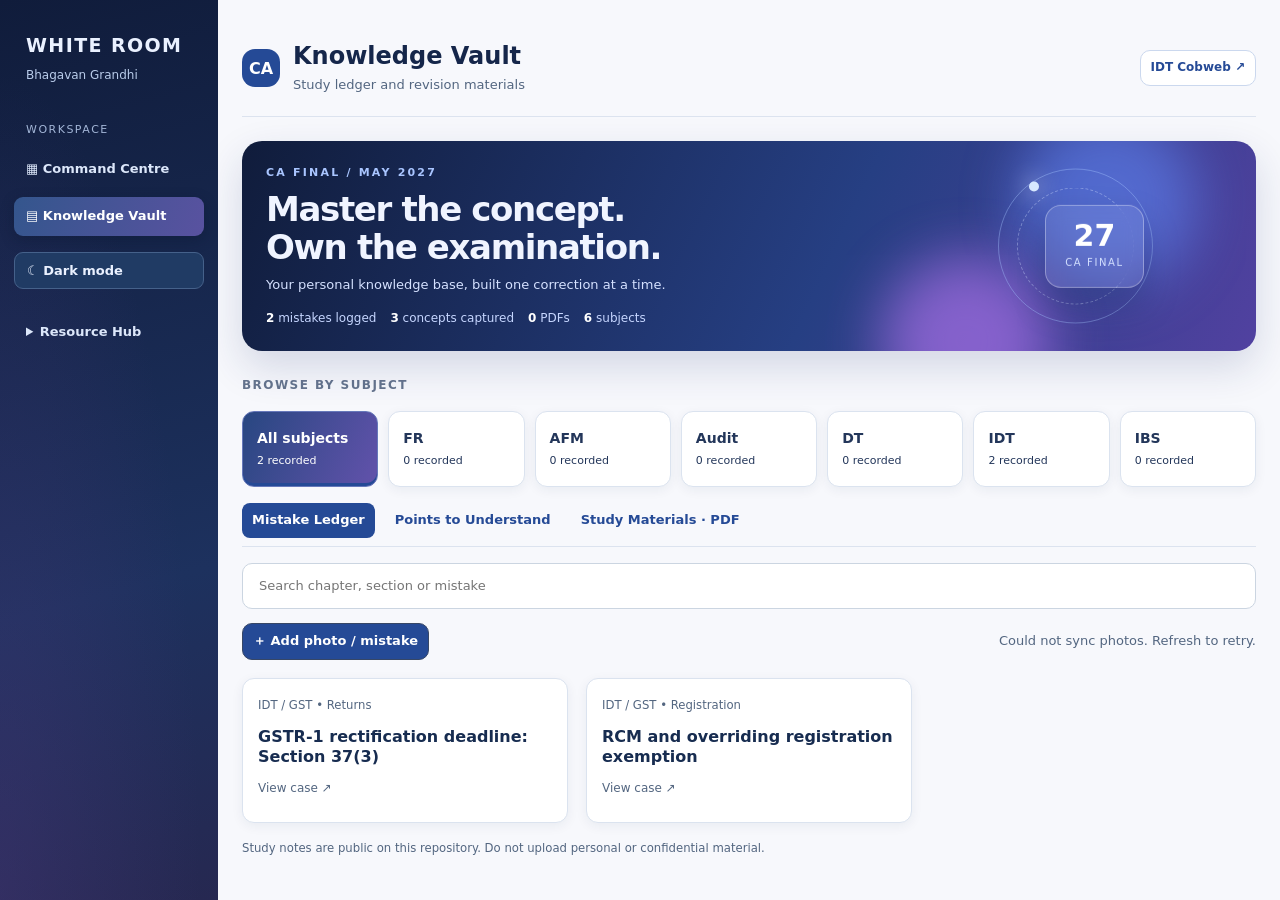
==== commit 2fd75f76: "Register unjust enrichment exceptions in Knowledge Vault" ====
--- a/index.html
+++ b/index.html
@@ -1,4 +1,4 @@
-<!doctype html><html lang="en"><meta charset="utf-8"><meta name="viewport" content="width=device-width,initial-scale=1"><title>White Room | Knowledge Vault</title><style>*{box-sizing:border-box}body{margin:0;background:#0b1020;color:#edf2ff;font:16px system-ui}main{max-width:1060px;margin:auto;padding:32px 20px}h1{font-size:clamp(32px,5vw,56px);margin:10px 0}p{color:#b7c4db;line-height:1.5}.tabs{display:flex;flex-wrap:wrap;gap:8px;margin:25px 0}button,input{font:inherit;padding:12px;border-radius:10px;border:1px solid #374766;background:#17233c;color:#fff}button{cursor:pointer}button.active{background:#4959bb}input{width:100%}article{background:#131e33;border:1px solid #35425f;border-radius:18px;padding:20px;margin:18px 0}small{color:#aebcda}img{width:100%;height:auto;border-radius:12px}.empty{padding:30px;text-align:center;color:#aebcda}a{color:#a8baff}body{background:#f1f5f9;color:#18243b}main{max-width:1200px}p,small{color:#536680}h1{color:#15264a}.tabs{display:grid;grid-template-columns:repeat(auto-fit,minmax(135px,1fr));gap:15px}.tabs button{min-height:112px;background:white;color:#23365a;border:1px solid #dbe3ef;box-shadow:0 3px 12px #162c5510;font-weight:700;font-size:19px;display:flex;flex-direction:column;align-items:center;justify-content:center;gap:9px}.tabs button.active{background:#254a96;color:white;border-color:#254a96}.tabs button small{font-size:12px;color:inherit;font-weight:400}input{background:white;color:#18243b;border-color:#cbd5e1}#cards{display:grid;grid-template-columns:repeat(auto-fit,minmax(min(100%,300px),1fr));gap:18px}article{background:white;border:1px solid #dbe3ef;box-shadow:0 3px 12px #162c5510;margin:0;cursor:pointer}article h2{font-size:20px;color:#172c50}article img{display:none}article.open img{display:block;margin:15px 0}article a{color:#254a96;display:inline-block;margin-top:12px}article .hint{color:#536680;font-size:14px}article.open{grid-column:1/-1}article.open img{max-width:850px} .empty{color:#536680}#cards{grid-template-columns:repeat(auto-fill,minmax(min(100%,245px),1fr));margin-top:18px;align-items:start}article{min-height:145px;padding:18px;transition:transform .15s,box-shadow .15s}article:hover{transform:translateY(-3px);box-shadow:0 8px 22px #162c5520}article h2{font-size:18px;margin:12px 0}article:focus-visible{outline:3px solid #6488dc}dialog{width:min(760px,92vw);max-height:88dvh;padding:0;border:1px solid #dbe3ef;border-radius:18px;background:white;color:#18243b;box-shadow:0 25px 90px #14213e55;overflow:hidden}dialog::backdrop{background:#111c35aa;backdrop-filter:blur(3px)}.modal-head{padding:15px 20px;display:flex;align-items:center;justify-content:space-between;gap:12px;border-bottom:1px solid #dbe3ef}.modal-head h2{font-size:18px;margin:0}.modal-body{padding:16px;max-height:calc(88dvh - 76px);overflow:auto;text-align:center}.modal-body img{display:block;width:auto;max-width:100%;max-height:68dvh;margin:auto;object-fit:contain}.modal-body a{display:inline-block;margin:12px;color:#254a96}.close{background:#edf1f8;color:#18243b;border:0;min-width:42px;font-size:22px;padding:7px}body:has(dialog[open]){overflow:hidden}#addPhoto{background:#254a96;margin:12px 0 0;font-weight:700}.upload-form{text-align:left;display:grid;gap:12px}.upload-form label{display:grid;gap:5px;font-weight:600}.upload-form select,.upload-form input{width:100%;padding:11px;border:1px solid #cbd5e1;border-radius:9px;background:white;color:#18243b;font:inherit}.upload-form button{background:#254a96}.upload-form p{margin:0;font-size:13px}.upload-form #uploadStatus{white-space:pre-wrap;color:#254a96}.toolbar{display:flex;justify-content:space-between;align-items:center;gap:12px;flex-wrap:wrap}.toolbar button{margin:0!important}#syncStatus{font-size:13px;color:#536680}#sections{display:flex;gap:10px;margin:0 0 18px;flex-wrap:wrap}#sections button{background:white;color:#254a96;border:1px solid #cbd5e1;font-weight:600}#sections button.active{background:#254a96;color:white}#caseModal .modal-body img.tall{max-height:none;width:100%;height:auto}body{background:#f7f8fc;color:#18243b}main{max-width:1280px;padding:0 22px 32px}.site-head{display:flex;align-items:center;justify-content:space-between;gap:18px;padding:22px 0;border-bottom:1px solid #dce3ef}.brand{display:flex;align-items:center;gap:13px}.brand-mark{display:grid;place-items:center;background:#254a96;color:white;width:46px;height:46px;border-radius:13px;font-weight:800;font-size:19px}.site-head h1{font-size:clamp(20px,3vw,30px);margin:0}.site-head p{margin:4px 0 0;font-size:13px}.head-actions{display:flex;align-items:center;gap:10px}.forum-link{display:inline-flex;align-items:center;gap:8px;text-decoration:none;color:#254a96;border:1px solid #cbd8ee;background:white;border-radius:10px;padding:10px 14px;font-weight:700;font-size:14px;white-space:nowrap}.forum-link:hover{background:#eaf1ff}.workspace-label{font-size:12px;letter-spacing:.12em;font-weight:800;color:#65748d;margin:26px 0 8px}.tabs{margin:10px 0 22px;grid-template-columns:repeat(auto-fit,minmax(125px,1fr));gap:12px}.tabs button{min-height:84px;border-radius:12px;align-items:flex-start;padding:14px;gap:6px}.tabs button.active{background:#e8efff;color:#254a96;border-color:#6488d5;box-shadow:inset 0 -3px #254a96}.tabs button small{color:inherit}#sections{border-bottom:1px solid #dce3ef;padding-bottom:8px;margin-bottom:16px}#sections button{border:0;background:transparent;border-radius:8px}#sections button.active{background:#254a96}#search{margin-bottom:14px;border-radius:10px;padding:13px 16px}.toolbar{margin-bottom:8px}article{border-radius:12px;min-height:145px}.dark{background:#101827;color:#e7eefc}.dark h1,.dark article h2{color:#e7eefc}.dark p,.dark small,.dark .workspace-label,.dark .hint,.dark #syncStatus{color:#a8b8d4}.dark .site-head,.dark #sections{border-color:#34415b}.dark article,.dark .tabs button,.dark #search,.dark .forum-link,.dark dialog{background:#1b2941;color:#e7eefc;border-color:#34415b}.dark .tabs button.active,.dark #sections button.active{background:#355b9e;color:white}.dark #sections button{color:#b7caed}.dark .modal-head{border-color:#34415b}.dark .modal-body a{color:#a8c5ff}.theme-toggle{background:white;color:#254a96;border:1px solid #cbd8ee;padding:10px;min-width:42px}.dark .theme-toggle{background:#1b2941;color:white;border-color:#34415b}@media(max-width:600px){main{padding:0 12px 24px}.site-head{align-items:flex-start;gap:8px}.brand-mark{display:none}.forum-link{padding:9px;font-size:12px}.head-actions{gap:5px}.site-head p{font-size:11px}.tabs{grid-template-columns:repeat(3,1fr)}.tabs button{min-height:72px;font-size:16px}}/* Cinematic motion layer */ .hero{position:relative;isolation:isolate;overflow:hidden;margin:24px 0 12px;min-height:220px;border-radius:24px;background:linear-gradient(115deg,#101c3b,#263f83 58%,#5141a0);color:white;padding:32px;display:flex;align-items:center;box-shadow:0 16px 40px #192e6829}.hero-copy{position:relative;z-index:2;max-width:65%;animation:enter .7s both}.hero .eyebrow{font-size:11px;letter-spacing:.2em;color:#a9c5ff;font-weight:800}.hero h2{font-size:clamp(28px,4vw,47px);line-height:1.08;margin:12px 0;letter-spacing:-.04em}.hero p{color:#d5e1ff;margin:0;font-size:14px}.hero-art{position:absolute;right:1%;top:0;width:48%;height:100%;pointer-events:none;overflow:hidden;z-index:1}.orb{position:absolute;border-radius:50%;filter:blur(28px);opacity:.55;animation:drift 9s ease-in-out infinite alternate}.orb.one{width:180px;height:180px;background:#658cff;right:10%;top:-30px}.orb.two{width:170px;height:170px;background:#c67dff;right:40%;bottom:-75px;animation-delay:-4s}.orbit{position:absolute;width:185px;height:185px;border:1px solid #a6c5ff66;border-radius:50%;right:19%;top:50%;transform:translateY(-50%);animation:spin 18s linear infinite}.orbit:before{content:'';position:absolute;inset:18px;border:1px dashed #d2dfff66;border-radius:50%}.orbit:after{content:'';position:absolute;top:12px;left:30px;width:10px;height:10px;background:#d7e8ff;border-radius:50%;box-shadow:0 0 22px #fff}.float-card{position:absolute;right:21%;top:50%;transform:translateY(-50%);padding:18px 23px;border:1px solid #ffffff55;border-radius:16px;background:#ffffff16;backdrop-filter:blur(9px);box-shadow:0 18px 35px #050b2844;text-align:center;animation:floatcard 5s ease-in-out infinite}.float-card strong{display:block;font-size:38px;line-height:1}.float-card span{font-size:10px;letter-spacing:.16em;color:#d5e1ff}.hero-stats{display:flex;gap:18px;flex-wrap:wrap;margin-top:20px;font-size:13px;color:#c6d6ff}.hero-stats b{color:white}.tabs button,article,.forum-link,#sections button,#addPhoto,.theme-toggle{transition:transform .22s ease,box-shadow .22s ease,background .22s ease,border-color .22s ease}.tabs button:hover,.forum-link:hover,#addPhoto:hover{transform:translateY(-3px);box-shadow:0 8px 24px #3858a329}.tabs button:active,article:active,#addPhoto:active{transform:scale(.98)}article{animation:enter .35s both;animation-delay:var(--delay,0ms)}article:hover{border-color:#7796dd;transform:translateY(-4px)}dialog[open]{animation:pop .24s cubic-bezier(.2,.8,.2,1) both}dialog[open]::backdrop{animation:fade .25s both}@keyframes enter{from{opacity:0;transform:translateY(12px)}to{opacity:1;transform:translateY(0)}}@keyframes pop{from{opacity:0;transform:translateY(14px) scale(.96)}to{opacity:1;transform:translateY(0) scale(1)}}@keyframes fade{from{opacity:0}to{opacity:1}}@keyframes drift{to{transform:translate(-45px,30px) scale(1.2)}}@keyframes spin{from{transform:translateY(-50%) rotate(0)}to{transform:translateY(-50%) rotate(360deg)}}@keyframes floatcard{50%{transform:translateY(calc(-50% - 9px))}}@media(max-width:600px){.hero{min-height:190px;padding:22px;border-radius:17px}.hero-copy{max-width:85%}.hero-art{opacity:.48;width:45%}.float-card{right:0;padding:10px}.float-card strong{font-size:25px}.orbit{right:-60px}.hero-stats{gap:9px;font-size:11px}}@media(prefers-reduced-motion:reduce){*,*::before,*::after{animation:none!important;transition:none!important}}#pdfPreview{width:100%;height:64dvh;border:1px solid #cbd5e1;border-radius:10px;background:white}#pdfPreview[hidden]{display:none}.pdf-badge{display:inline-block;padding:4px 8px;border-radius:5px;background:#fee2e2;color:#991b1b;font-size:11px;font-weight:800;margin-bottom:8px}.air-sidebar{position:fixed;inset:0 auto 0 0;width:218px;padding:24px 14px;background:#122445;color:#eaf1ff;z-index:20;display:flex;flex-direction:column;gap:8px;overflow:auto}.air-sidebar .air-brand{font-size:25px;font-weight:800;letter-spacing:1px;padding:8px 12px 20px}.air-sidebar .air-label{font-size:11px;letter-spacing:1.5px;color:#a3b6d7;padding:10px 12px 4px}.air-sidebar a{display:block;text-decoration:none;color:#dce7fa;padding:12px;border-radius:9px;font-size:14px;font-weight:600}.air-sidebar a:hover,.air-sidebar a[aria-current=page]{background:#34568d;color:#fff}.air-sidebar .air-bottom{margin-top:auto}body{padding-left:218px} @media(max-width:760px){body{padding-left:0}.air-sidebar{position:sticky;top:0;width:100%;height:auto;padding:8px;flex-direction:row;align-items:center;overflow-x:auto;gap:4px}.air-sidebar .air-brand{font-size:16px;padding:8px}.air-sidebar .air-label{display:none}.air-sidebar a{white-space:nowrap;font-size:12px;padding:9px}.air-sidebar .air-bottom{margin:0}}.air-sidebar .air-owner{display:block;font-size:13px;font-weight:500;letter-spacing:0;color:#b9ccea;margin-top:7px;white-space:nowrap}@media(max-width:760px){.air-sidebar .air-owner{font-size:10px;margin-top:3px}}.air-sidebar .air-theme{margin:8px 0;padding:11px 12px;background:#203b64;border:1px solid #45618a;color:#eaf1ff;text-align:left;border-radius:9px;font:600 14px system-ui;cursor:pointer}.air-sidebar .air-theme:hover{background:#34568d}body.dark{color-scheme:dark;background:#101827;color:#e7eefc}body.dark h1,body.dark h2,body.dark h3{color:#e7eefc}body.dark p,body.dark small,body.dark .notice{color:#aebed8}body.dark .metric,body.dark .panel,body.dark .card,body.dark .subject-card{background:#1b2941;border-color:#34415b;color:#e7eefc}body.dark .metric strong{color:#a8c5ff}body.dark input,body.dark select,body.dark textarea{background:#142137;color:#e7eefc;border-color:#435371}body.dark input::placeholder,body.dark textarea::placeholder{color:#91a3be}body.dark .subject-tabs{background:#1b2941}body.dark .subject-tabs button,body.dark .subject-picker button,body.dark .nav button,body.dark button.secondary{background:#243652;color:#dce8ff;border-color:#435371}body.dark .subject-tabs button.active,body.dark .subject-picker button.active,body.dark .nav button.active{background:#4569aa;color:white}body.dark th{background:#243652;color:#dce8ff}body.dark th,body.dark td,body.dark .subject-details{border-color:#34415b}body.dark a{color:#a8c5ff}body.dark .hero p{color:#dce7ff}body.dark .air-sidebar{background:#0b1426}body.dark .air-sidebar a[aria-current=page]{background:#34568d;color:white}body.dark progress{background:#101827}body.dark .hero{border-color:#34415b} @media(max-width:760px){.air-sidebar .air-theme{white-space:nowrap;font-size:12px;margin:0;padding:9px}}/* AIR27 cinematic visual system */.hero{position:relative;isolation:isolate;overflow:hidden;min-height:230px;border-radius:24px;background:linear-gradient(115deg,#101c3b,#263f83 58%,#5141a0);color:white;padding:32px;display:flex;align-items:center;box-shadow:0 16px 40px #192e6829}.hero-copy{position:relative;z-index:2;max-width:72%;animation:airEnter .7s both}.hero .eyebrow{font-size:11px;letter-spacing:.2em;color:#a9c5ff;font-weight:800}.hero h2,body.dark .hero h2{color:#f0f4ff;font-size:clamp(28px,3.6vw,47px);line-height:1.08;margin:12px 0;letter-spacing:-.04em}.hero p,body.dark .hero p{color:#d5e1ff;margin:0;font-size:14px}.hero-art{position:absolute;right:1%;top:0;width:48%;height:100%;pointer-events:none;overflow:hidden;z-index:1}.orb{position:absolute;border-radius:50%;filter:blur(28px);opacity:.55;animation:airDrift 9s ease-in-out infinite alternate}.orb.one{width:180px;height:180px;background:#658cff;right:10%;top:-30px}.orb.two{width:170px;height:170px;background:#c67dff;right:40%;bottom:-75px;animation-delay:-4s}.orbit{position:absolute;width:185px;height:185px;border:1px solid #a6c5ff66;border-radius:50%;right:19%;top:50%;transform:translateY(-50%);animation:airSpin 18s linear infinite}.orbit:before{content:'';position:absolute;inset:18px;border:1px dashed #d2dfff66;border-radius:50%}.orbit:after{content:'';position:absolute;top:12px;left:30px;width:10px;height:10px;background:#d7e8ff;border-radius:50%;box-shadow:0 0 22px #fff}.float-card{position:absolute;right:21%;top:50%;transform:translateY(-50%);padding:18px 23px;border:1px solid #ffffff55;border-radius:16px;background:#ffffff16;backdrop-filter:blur(9px);box-shadow:0 18px 35px #050b2844;text-align:center;animation:airFloat 5s ease-in-out infinite}.float-card strong{display:block;font-size:38px;line-height:1;color:white}.float-card span{font-size:10px;letter-spacing:.16em;color:#d5e1ff}.hero-stats{display:flex;gap:18px;flex-wrap:wrap;margin-top:20px;font-size:13px;color:#c6d6ff}.hero-stats b{color:white}.air-sidebar,body.dark .air-sidebar{background:radial-gradient(ellipse at 0% 100%,#49377966,transparent 65%),linear-gradient(165deg,#101c3b,#1d315e 65%,#262851)}.air-sidebar a[aria-current=page],body.dark .air-sidebar a[aria-current=page]{background:linear-gradient(110deg,#34568d,#5952a0);box-shadow:0 4px 14px #08142e55}.metric,.subject-card,body.dark .metric,body.dark .subject-card{position:relative;overflow:hidden;isolation:isolate}.metric:after,.subject-card:after{content:'';position:absolute;z-index:-1;inset:0;pointer-events:none;background:radial-gradient(ellipse at 100% 0%,#658cff24,transparent 65%),radial-gradient(ellipse at 0% 100%,#a785ff13,transparent 60%)}body.dark .metric:after,body.dark .subject-card:after{background:radial-gradient(ellipse at 100% 0%,#658cff29,transparent 65%),radial-gradient(ellipse at 0% 100%,#a785ff18,transparent 60%)}.subject-card:hover,.metric:hover{box-shadow:0 8px 24px #384c8b25}.subject-tabs button.active,body.dark .subject-tabs button.active,.subject-picker button.active,body.dark .subject-picker button.active,.tabs button.active,body.dark .tabs button.active{background:linear-gradient(115deg,#284781,#6252ab);color:white;border-color:#6678ba}.section-title h2{letter-spacing:-.025em}.panel{box-shadow:0 6px 22px #172c5010}body.dark .panel{box-shadow:0 6px 22px #050b2822}@keyframes airEnter{from{opacity:0;transform:translateY(12px)}to{opacity:1;transform:translateY(0)}}@keyframes airDrift{to{transform:translate(-45px,30px) scale(1.2)}}@keyframes airSpin{to{transform:translateY(-50%) rotate(360deg)}}@keyframes airFloat{50%{transform:translateY(calc(-50% - 7px))}}@media(max-width:600px){.hero{min-height:190px;padding:22px;border-radius:17px}.hero-copy{max-width:90%}.hero-art{opacity:.35;width:45%}.float-card{right:0;padding:10px}.float-card strong{font-size:25px}.orbit{right:-60px}.hero-stats{gap:9px;font-size:11px}}@media(prefers-reduced-motion:reduce){.hero-copy,.orb,.orbit,.float-card{animation:none!important}}/* Compact everyday typography */body{font-size:14px;line-height:1.45}main{padding:20px 24px}h1,.site-head h1{font-size:24px;line-height:1.2}h2{font-size:18px;line-height:1.3}h3{font-size:15px}button,input,select,textarea{font-size:13px;padding:8px 10px}.hero{min-height:190px;padding:24px;border-radius:20px}.hero h2,body.dark .hero h2{font-size:clamp(24px,2.7vw,34px);line-height:1.12;margin:9px 0}.hero p,body.dark .hero p{font-size:13px}.hero-stats{font-size:12px;margin-top:15px;gap:14px}.float-card strong{font-size:30px}.orbit{width:155px;height:155px}.float-card{padding:15px 19px}.metric,.panel{padding:14px}.metric strong{font-size:21px}.subject-card{padding:14px}.subject-card strong{font-size:23px}.subject-details b{font-size:14px}.subject-card small,.metric small{font-size:12px}.subject-grid{gap:12px}.tabs{gap:10px;margin:16px 0}.tabs button{font-size:14px;min-height:76px;gap:5px}.tabs button small{font-size:11px}article{padding:15px}article h2,.modal-head h2{font-size:16px}article .hint{font-size:12px}th,td{font-size:13px;padding:8px}.lecture-status{font-size:12px;min-width:104px}.air-sidebar .air-brand{font-size:21px}.air-sidebar .air-owner{font-size:12px}.air-sidebar a,.air-sidebar .air-theme{font-size:13px;padding:10px 12px}.brand-mark{width:38px;height:38px;font-size:16px}.forum-link{font-size:12px;padding:8px 10px}@media(max-width:760px){main{padding:14px}.air-sidebar .air-brand{font-size:15px}.air-sidebar .air-owner{font-size:10px}.air-sidebar a,.air-sidebar .air-theme{font-size:12px;padding:8px}.hero{min-height:170px;padding:20px}.hero h2,body.dark .hero h2{font-size:25px}.hero-stats{font-size:11px;gap:9px}}.air-links{margin:8px 0;min-width:0}.air-links summary{cursor:pointer;padding:10px 12px;color:#dce7fa;font-weight:600;font-size:13px}.air-link-row{display:flex;align-items:center;gap:2px}.air-link-row a{flex:1;min-width:0;overflow-wrap:anywhere}.air-link-row button,.air-add-link{background:#203b64;color:#dce7fa;border:1px solid #45618a;border-radius:7px;padding:6px 9px;font:12px system-ui;cursor:pointer}.air-add-link{margin:5px 12px}.air-links-form{padding:8px;display:grid;gap:7px}.air-links-form input{width:100%;min-width:0;font-size:12px}.air-links-form p{font-size:11px;color:#c6d6ff;margin:0}.air-links-form button{font-size:12px}.air-links-form[hidden]{display:none!important}@media(max-width:760px){.air-links{margin:0}.air-links[open]{position:fixed;top:65px;right:8px;width:min(280px,90vw);max-height:70vh;overflow:auto;background:#172c50;padding:8px;border:1px solid #45618a;border-radius:10px;box-shadow:0 8px 24px #0005}.air-links summary{white-space:nowrap;font-size:12px}}.air-sidebar .air-brand{font-size:19px;letter-spacing:1.4px;white-space:nowrap}@media(max-width:760px){.air-sidebar .air-brand{font-size:14px;letter-spacing:.7px}}</style><body><aside class="air-sidebar" aria-label="White Room navigation"><div class="air-brand">WHITE ROOM<span class="air-owner">Bhagavan Grandhi</span></div><div class="air-label">WORKSPACE</div><a href="performance.html">▦ Command Centre</a><a href="index.html#ledger" aria-current="page">▤ Knowledge Vault</a><button type="button" class="air-theme" id="airTheme" aria-pressed="false">☾ Dark mode</button><details class="air-links" id="essentialLinks"><summary>Resource Hub</summary><div id="airLinkList"></div><button type="button" class="air-add-link" id="airAddLink">＋ Add link</button><form class="air-links-form" id="airLinkForm" hidden><input id="airLinkName" placeholder="Link name" maxlength="80" required><input id="airLinkUrl" type="url" placeholder="https://..." required><button type="submit">Save link</button><button type="button" id="airCancelLink">Cancel</button><p id="airLinkMessage" role="status"></p></form></details></aside><main><header class="site-head"><div class="brand"><div class="brand-mark" aria-hidden="true">CA</div><div><h1>Knowledge Vault</h1><p>Study ledger and revision materials</p></div></div><div class="head-actions"><a class="forum-link" href="https://forum.idtwizard.in/" target="_blank" rel="noopener noreferrer">IDT Cobweb ↗</a></div></header><section class="hero" aria-label="Study overview"><div class="hero-copy"><div class="eyebrow">CA FINAL / MAY 2027</div><h2>Master the concept.<br>Own the examination.</h2><p>Your personal knowledge base, built one correction at a time.</p><div class="hero-stats"><span><b id="heroMistakes">0</b> mistakes logged</span><span><b id="heroPoints">0</b> concepts captured</span><span><b id="heroPdfs">0</b> PDFs</span><span><b>6</b> subjects</span></div></div><div class="hero-art" aria-hidden="true"><i class="orb one"></i><i class="orb two"></i><i class="orbit"></i><div class="float-card"><strong>27</strong><span>CA FINAL</span></div></div></section><div class="workspace-label">BROWSE BY SUBJECT</div><nav class="tabs" id="tabs"></nav><nav id="sections" aria-label="Study categories"><button id="mistakesTab">Mistake Ledger</button><button id="pointsTab">Points to Understand</button><button id="materialsTab">Study Materials · PDF</button></nav><input id="search" placeholder="Search chapter, section or mistake"><div class="toolbar"><button id="addPhoto">＋ Add photo / mistake</button><small id="syncStatus" role="status"></small></div><div id="cards"></div><p><small>Study notes are public on this repository. Do not upload personal or confidential material.</small></p></main><dialog id="caseModal" aria-labelledby="caseTitle"><div class="modal-head"><h2 id="caseTitle"></h2><button class="close" id="closeCase" aria-label="Close chart">×</button></div><div class="modal-body"><img id="caseImage" alt=""><iframe id="pdfPreview" title="PDF document preview" hidden></iframe><a id="caseLink" target="_blank" rel="noopener">Open original chart ↗</a></div></dialog><dialog id="uploadModal" aria-labelledby="uploadTitle"><div class="modal-head"><h2 id="uploadTitle">Add a mistake photo</h2><button class="close" id="closeUpload" aria-label="Close">×</button></div><div class="modal-body"><form id="photoForm" class="upload-form"><label>Subject<select id="photoSubject" required><option>FR</option><option>AFM</option><option>Audit</option><option>DT</option><option>IDT</option><option>IBS</option></select></label><label>Category<select id="photoCategory"><option value="mistake">Mistake Ledger</option><option value="point">Points to Understand</option><option value="pdf">Study Materials · PDF</option></select></label><label>Chapter / topic<input id="photoChapter" required maxlength="120" placeholder="e.g. GST registration"></label><label>Document / entry title<input id="photoTitle" required maxlength="160" placeholder="What did you get wrong?"></label><label id="fileLabel">Photo or PDF<input id="photoFile" type="file" accept="image/png,image/jpeg,image/webp,application/pdf,.pdf" required></label><label>GitHub fine-grained access token<input id="photoToken" type="password" autocomplete="off" required placeholder="Contents: Read and write"></label><p>Use a token restricted to this repository. It is used only for this upload, never stored. Uploaded files will be PUBLIC on GitHub and available across devices. Upload only material you own or have permission to share publicly. Do not upload paid faculty books, confidential or personal information.</p><button id="savePhoto" type="submit">Save to Mistake Ledger</button><p id="uploadStatus" role="status"></p></form></div></dialog><script>const subjects=['All','FR','AFM','Audit','DT','IDT','IBS'];let selected='All',category='mistake';const sectionOf=e=>e.category==='pdf'?'pdf':e.category==='point'?'point':'mistake';const entries=[{subject:'IDT',chapter:'GST • Returns',title:'GSTR-1 rectification deadline: Section 37(3)',image:'mistakes/idt/gstr1-rectification-001.svg',tags:'August 2023 December 2023 November 2024 annual return GSTR-9 amendment error omission deadline',category:'mistake'},{subject:'IDT',chapter:'GST • Registration',title:'RCM and overriding registration exemption',image:'mistakes/idt/registration-001.svg',tags:'Section 22 23 24 notification 5/2017 XYZ Associates'},{subject:'IDT',chapter:'GST • Returns',title:'When GSTR-1 liability exceeds GSTR-3B: five cases',image:'points/idt/gstr1-3b-001.svg',tags:'Rule 88C DRC-01B DRC-03 ITC GSTR-1A IFF Rule 59 duplicate invoice excess payment rate mismatch',category:'point'},{subject:'IDT',chapter:'GST • Refunds',title:'Refund of unutilised ITC: Section 54(3)',image:'points/idt/refund-itc-001.svg',tags:'zero rated supplies LUT inverted duty structure Rule 89(4) Rule 89(5) accumulated input tax credit',category:'point'}];const modal=document.getElementById('caseModal');document.getElementById('closeCase').onclick=()=>modal.close();modal.addEventListener('click',ev=>{if(ev.target===modal){const r=modal.getBoundingClientRect();if(ev.clientX<r.left||ev.clientX>r.right||ev.clientY<r.top||ev.clientY>r.bottom)modal.close()}});modal.addEventListener('close',()=>{document.getElementById('pdfPreview').src='about:blank'});function showCase(e){const frame=document.getElementById('pdfPreview'),pic=document.getElementById('caseImage'),anchor=document.getElementById('caseLink');if(sectionOf(e)==='pdf'){document.getElementById('caseTitle').textContent=e.title;pic.style.display='none';frame.hidden=false;frame.src=e.pdf;anchor.href=e.pdf;anchor.removeAttribute('download');anchor.target='_blank';anchor.textContent='Open PDF in new tab ↗';modal.showModal();return}frame.hidden=true;pic.style.display='block';document.getElementById('caseTitle').textContent=e.title;const im=document.getElementById('caseImage');im.src=e.image;im.alt=e.title;im.classList.toggle('tall',sectionOf(e)==='point');const link=document.getElementById('caseLink');link.href=e.image; if(e.image.startsWith('data:')){link.download='mistake-photo.jpg';link.textContent='Download photo ↓';link.removeAttribute('target')}else{link.removeAttribute('download');link.target='_blank';link.textContent='Open original chart ↗'}modal.showModal()}const tabs=document.getElementById('tabs'),cards=document.getElementById('cards'),search=document.getElementById('search');document.getElementById('mistakesTab').onclick=()=>{category='mistake';render()};document.getElementById('pointsTab').onclick=()=>{category='point';render()};document.getElementById('materialsTab').onclick=()=>{category='pdf';render()};function render(){document.getElementById('materialsTab').classList.toggle('active',category==='pdf');document.getElementById('heroPdfs').textContent=entries.filter(e=>sectionOf(e)==='pdf').length;document.getElementById('addPhoto').textContent=category==='pdf'?'＋ Upload PDF':'＋ Add photo / mistake';document.getElementById('heroMistakes').textContent=entries.filter(e=>sectionOf(e)==='mistake').length;document.getElementById('heroPoints').textContent=entries.filter(e=>sectionOf(e)==='point').length;document.getElementById('mistakesTab').classList.toggle('active',category==='mistake');document.getElementById('pointsTab').classList.toggle('active',category==='point');tabs.replaceChildren();subjects.forEach(s=>{let b=document.createElement('button');b.textContent=s==='All'?'All subjects':s;const sub=document.createElement('small');sub.textContent=entries.filter(e=>sectionOf(e)===category&&(s==='All'||e.subject===s)).length+' recorded';b.append(sub);b.className=s===selected?'active':'';b.onclick=()=>{selected=s;render()};tabs.append(b)});cards.replaceChildren();const list=entries.filter(e=>sectionOf(e)===category&&(selected==='All'||e.subject===selected)&&[e.subject,e.chapter,e.title,e.tags].join(' ').toLowerCase().includes(search.value.toLowerCase()));for(const e of list){const a=document.createElement('article');a.style.setProperty('--delay',Math.min(cards.childElementCount*45,250)+'ms');const label=document.createElement('small');label.textContent=e.subject+' / '+e.chapter;const h=document.createElement('h2');h.textContent=e.title;const hint=document.createElement('div');hint.className='hint';hint.textContent=sectionOf(e)==='pdf'?'Read PDF ↗':'View case ↗';if(sectionOf(e)==='pdf'){const badge=document.createElement('div');badge.className='pdf-badge';badge.textContent='PDF';a.append(badge)}a.tabIndex=0;a.setAttribute('role','button');a.setAttribute('aria-haspopup','dialog');a.onclick=()=>showCase(e);a.onkeydown=ev=>{if(ev.key==='Enter'||ev.key===' '){ev.preventDefault();showCase(e)}};a.append(label,h,hint);cards.append(a)}if(!list.length){cards.textContent='No entries in this subject and category yet.';cards.className='empty'}else cards.className=''}search.oninput=render;render();
+<!doctype html><html lang="en"><meta charset="utf-8"><meta name="viewport" content="width=device-width,initial-scale=1"><title>White Room | Knowledge Vault</title><style>*{box-sizing:border-box}body{margin:0;background:#0b1020;color:#edf2ff;font:16px system-ui}main{max-width:1060px;margin:auto;padding:32px 20px}h1{font-size:clamp(32px,5vw,56px);margin:10px 0}p{color:#b7c4db;line-height:1.5}.tabs{display:flex;flex-wrap:wrap;gap:8px;margin:25px 0}button,input{font:inherit;padding:12px;border-radius:10px;border:1px solid #374766;background:#17233c;color:#fff}button{cursor:pointer}button.active{background:#4959bb}input{width:100%}article{background:#131e33;border:1px solid #35425f;border-radius:18px;padding:20px;margin:18px 0}small{color:#aebcda}img{width:100%;height:auto;border-radius:12px}.empty{padding:30px;text-align:center;color:#aebcda}a{color:#a8baff}body{background:#f1f5f9;color:#18243b}main{max-width:1200px}p,small{color:#536680}h1{color:#15264a}.tabs{display:grid;grid-template-columns:repeat(auto-fit,minmax(135px,1fr));gap:15px}.tabs button{min-height:112px;background:white;color:#23365a;border:1px solid #dbe3ef;box-shadow:0 3px 12px #162c5510;font-weight:700;font-size:19px;display:flex;flex-direction:column;align-items:center;justify-content:center;gap:9px}.tabs button.active{background:#254a96;color:white;border-color:#254a96}.tabs button small{font-size:12px;color:inherit;font-weight:400}input{background:white;color:#18243b;border-color:#cbd5e1}#cards{display:grid;grid-template-columns:repeat(auto-fit,minmax(min(100%,300px),1fr));gap:18px}article{background:white;border:1px solid #dbe3ef;box-shadow:0 3px 12px #162c5510;margin:0;cursor:pointer}article h2{font-size:20px;color:#172c50}article img{display:none}article.open img{display:block;margin:15px 0}article a{color:#254a96;display:inline-block;margin-top:12px}article .hint{color:#536680;font-size:14px}article.open{grid-column:1/-1}article.open img{max-width:850px} .empty{color:#536680}#cards{grid-template-columns:repeat(auto-fill,minmax(min(100%,245px),1fr));margin-top:18px;align-items:start}article{min-height:145px;padding:18px;transition:transform .15s,box-shadow .15s}article:hover{transform:translateY(-3px);box-shadow:0 8px 22px #162c5520}article h2{font-size:18px;margin:12px 0}article:focus-visible{outline:3px solid #6488dc}dialog{width:min(760px,92vw);max-height:88dvh;padding:0;border:1px solid #dbe3ef;border-radius:18px;background:white;color:#18243b;box-shadow:0 25px 90px #14213e55;overflow:hidden}dialog::backdrop{background:#111c35aa;backdrop-filter:blur(3px)}.modal-head{padding:15px 20px;display:flex;align-items:center;justify-content:space-between;gap:12px;border-bottom:1px solid #dbe3ef}.modal-head h2{font-size:18px;margin:0}.modal-body{padding:16px;max-height:calc(88dvh - 76px);overflow:auto;text-align:center}.modal-body img{display:block;width:auto;max-width:100%;max-height:68dvh;margin:auto;object-fit:contain}.modal-body a{display:inline-block;margin:12px;color:#254a96}.close{background:#edf1f8;color:#18243b;border:0;min-width:42px;font-size:22px;padding:7px}body:has(dialog[open]){overflow:hidden}#addPhoto{background:#254a96;margin:12px 0 0;font-weight:700}.upload-form{text-align:left;display:grid;gap:12px}.upload-form label{display:grid;gap:5px;font-weight:600}.upload-form select,.upload-form input{width:100%;padding:11px;border:1px solid #cbd5e1;border-radius:9px;background:white;color:#18243b;font:inherit}.upload-form button{background:#254a96}.upload-form p{margin:0;font-size:13px}.upload-form #uploadStatus{white-space:pre-wrap;color:#254a96}.toolbar{display:flex;justify-content:space-between;align-items:center;gap:12px;flex-wrap:wrap}.toolbar button{margin:0!important}#syncStatus{font-size:13px;color:#536680}#sections{display:flex;gap:10px;margin:0 0 18px;flex-wrap:wrap}#sections button{background:white;color:#254a96;border:1px solid #cbd5e1;font-weight:600}#sections button.active{background:#254a96;color:white}#caseModal .modal-body img.tall{max-height:none;width:100%;height:auto}body{background:#f7f8fc;color:#18243b}main{max-width:1280px;padding:0 22px 32px}.site-head{display:flex;align-items:center;justify-content:space-between;gap:18px;padding:22px 0;border-bottom:1px solid #dce3ef}.brand{display:flex;align-items:center;gap:13px}.brand-mark{display:grid;place-items:center;background:#254a96;color:white;width:46px;height:46px;border-radius:13px;font-weight:800;font-size:19px}.site-head h1{font-size:clamp(20px,3vw,30px);margin:0}.site-head p{margin:4px 0 0;font-size:13px}.head-actions{display:flex;align-items:center;gap:10px}.forum-link{display:inline-flex;align-items:center;gap:8px;text-decoration:none;color:#254a96;border:1px solid #cbd8ee;background:white;border-radius:10px;padding:10px 14px;font-weight:700;font-size:14px;white-space:nowrap}.forum-link:hover{background:#eaf1ff}.workspace-label{font-size:12px;letter-spacing:.12em;font-weight:800;color:#65748d;margin:26px 0 8px}.tabs{margin:10px 0 22px;grid-template-columns:repeat(auto-fit,minmax(125px,1fr));gap:12px}.tabs button{min-height:84px;border-radius:12px;align-items:flex-start;padding:14px;gap:6px}.tabs button.active{background:#e8efff;color:#254a96;border-color:#6488d5;box-shadow:inset 0 -3px #254a96}.tabs button small{color:inherit}#sections{border-bottom:1px solid #dce3ef;padding-bottom:8px;margin-bottom:16px}#sections button{border:0;background:transparent;border-radius:8px}#sections button.active{background:#254a96}#search{margin-bottom:14px;border-radius:10px;padding:13px 16px}.toolbar{margin-bottom:8px}article{border-radius:12px;min-height:145px}.dark{background:#101827;color:#e7eefc}.dark h1,.dark article h2{color:#e7eefc}.dark p,.dark small,.dark .workspace-label,.dark .hint,.dark #syncStatus{color:#a8b8d4}.dark .site-head,.dark #sections{border-color:#34415b}.dark article,.dark .tabs button,.dark #search,.dark .forum-link,.dark dialog{background:#1b2941;color:#e7eefc;border-color:#34415b}.dark .tabs button.active,.dark #sections button.active{background:#355b9e;color:white}.dark #sections button{color:#b7caed}.dark .modal-head{border-color:#34415b}.dark .modal-body a{color:#a8c5ff}.theme-toggle{background:white;color:#254a96;border:1px solid #cbd8ee;padding:10px;min-width:42px}.dark .theme-toggle{background:#1b2941;color:white;border-color:#34415b}@media(max-width:600px){main{padding:0 12px 24px}.site-head{align-items:flex-start;gap:8px}.brand-mark{display:none}.forum-link{padding:9px;font-size:12px}.head-actions{gap:5px}.site-head p{font-size:11px}.tabs{grid-template-columns:repeat(3,1fr)}.tabs button{min-height:72px;font-size:16px}}/* Cinematic motion layer */ .hero{position:relative;isolation:isolate;overflow:hidden;margin:24px 0 12px;min-height:220px;border-radius:24px;background:linear-gradient(115deg,#101c3b,#263f83 58%,#5141a0);color:white;padding:32px;display:flex;align-items:center;box-shadow:0 16px 40px #192e6829}.hero-copy{position:relative;z-index:2;max-width:65%;animation:enter .7s both}.hero .eyebrow{font-size:11px;letter-spacing:.2em;color:#a9c5ff;font-weight:800}.hero h2{font-size:clamp(28px,4vw,47px);line-height:1.08;margin:12px 0;letter-spacing:-.04em}.hero p{color:#d5e1ff;margin:0;font-size:14px}.hero-art{position:absolute;right:1%;top:0;width:48%;height:100%;pointer-events:none;overflow:hidden;z-index:1}.orb{position:absolute;border-radius:50%;filter:blur(28px);opacity:.55;animation:drift 9s ease-in-out infinite alternate}.orb.one{width:180px;height:180px;background:#658cff;right:10%;top:-30px}.orb.two{width:170px;height:170px;background:#c67dff;right:40%;bottom:-75px;animation-delay:-4s}.orbit{position:absolute;width:185px;height:185px;border:1px solid #a6c5ff66;border-radius:50%;right:19%;top:50%;transform:translateY(-50%);animation:spin 18s linear infinite}.orbit:before{content:'';position:absolute;inset:18px;border:1px dashed #d2dfff66;border-radius:50%}.orbit:after{content:'';position:absolute;top:12px;left:30px;width:10px;height:10px;background:#d7e8ff;border-radius:50%;box-shadow:0 0 22px #fff}.float-card{position:absolute;right:21%;top:50%;transform:translateY(-50%);padding:18px 23px;border:1px solid #ffffff55;border-radius:16px;background:#ffffff16;backdrop-filter:blur(9px);box-shadow:0 18px 35px #050b2844;text-align:center;animation:floatcard 5s ease-in-out infinite}.float-card strong{display:block;font-size:38px;line-height:1}.float-card span{font-size:10px;letter-spacing:.16em;color:#d5e1ff}.hero-stats{display:flex;gap:18px;flex-wrap:wrap;margin-top:20px;font-size:13px;color:#c6d6ff}.hero-stats b{color:white}.tabs button,article,.forum-link,#sections button,#addPhoto,.theme-toggle{transition:transform .22s ease,box-shadow .22s ease,background .22s ease,border-color .22s ease}.tabs button:hover,.forum-link:hover,#addPhoto:hover{transform:translateY(-3px);box-shadow:0 8px 24px #3858a329}.tabs button:active,article:active,#addPhoto:active{transform:scale(.98)}article{animation:enter .35s both;animation-delay:var(--delay,0ms)}article:hover{border-color:#7796dd;transform:translateY(-4px)}dialog[open]{animation:pop .24s cubic-bezier(.2,.8,.2,1) both}dialog[open]::backdrop{animation:fade .25s both}@keyframes enter{from{opacity:0;transform:translateY(12px)}to{opacity:1;transform:translateY(0)}}@keyframes pop{from{opacity:0;transform:translateY(14px) scale(.96)}to{opacity:1;transform:translateY(0) scale(1)}}@keyframes fade{from{opacity:0}to{opacity:1}}@keyframes drift{to{transform:translate(-45px,30px) scale(1.2)}}@keyframes spin{from{transform:translateY(-50%) rotate(0)}to{transform:translateY(-50%) rotate(360deg)}}@keyframes floatcard{50%{transform:translateY(calc(-50% - 9px))}}@media(max-width:600px){.hero{min-height:190px;padding:22px;border-radius:17px}.hero-copy{max-width:85%}.hero-art{opacity:.48;width:45%}.float-card{right:0;padding:10px}.float-card strong{font-size:25px}.orbit{right:-60px}.hero-stats{gap:9px;font-size:11px}}@media(prefers-reduced-motion:reduce){*,*::before,*::after{animation:none!important;transition:none!important}}#pdfPreview{width:100%;height:64dvh;border:1px solid #cbd5e1;border-radius:10px;background:white}#pdfPreview[hidden]{display:none}.pdf-badge{display:inline-block;padding:4px 8px;border-radius:5px;background:#fee2e2;color:#991b1b;font-size:11px;font-weight:800;margin-bottom:8px}.air-sidebar{position:fixed;inset:0 auto 0 0;width:218px;padding:24px 14px;background:#122445;color:#eaf1ff;z-index:20;display:flex;flex-direction:column;gap:8px;overflow:auto}.air-sidebar .air-brand{font-size:25px;font-weight:800;letter-spacing:1px;padding:8px 12px 20px}.air-sidebar .air-label{font-size:11px;letter-spacing:1.5px;color:#a3b6d7;padding:10px 12px 4px}.air-sidebar a{display:block;text-decoration:none;color:#dce7fa;padding:12px;border-radius:9px;font-size:14px;font-weight:600}.air-sidebar a:hover,.air-sidebar a[aria-current=page]{background:#34568d;color:#fff}.air-sidebar .air-bottom{margin-top:auto}body{padding-left:218px} @media(max-width:760px){body{padding-left:0}.air-sidebar{position:sticky;top:0;width:100%;height:auto;padding:8px;flex-direction:row;align-items:center;overflow-x:auto;gap:4px}.air-sidebar .air-brand{font-size:16px;padding:8px}.air-sidebar .air-label{display:none}.air-sidebar a{white-space:nowrap;font-size:12px;padding:9px}.air-sidebar .air-bottom{margin:0}}.air-sidebar .air-owner{display:block;font-size:13px;font-weight:500;letter-spacing:0;color:#b9ccea;margin-top:7px;white-space:nowrap}@media(max-width:760px){.air-sidebar .air-owner{font-size:10px;margin-top:3px}}.air-sidebar .air-theme{margin:8px 0;padding:11px 12px;background:#203b64;border:1px solid #45618a;color:#eaf1ff;text-align:left;border-radius:9px;font:600 14px system-ui;cursor:pointer}.air-sidebar .air-theme:hover{background:#34568d}body.dark{color-scheme:dark;background:#101827;color:#e7eefc}body.dark h1,body.dark h2,body.dark h3{color:#e7eefc}body.dark p,body.dark small,body.dark .notice{color:#aebed8}body.dark .metric,body.dark .panel,body.dark .card,body.dark .subject-card{background:#1b2941;border-color:#34415b;color:#e7eefc}body.dark .metric strong{color:#a8c5ff}body.dark input,body.dark select,body.dark textarea{background:#142137;color:#e7eefc;border-color:#435371}body.dark input::placeholder,body.dark textarea::placeholder{color:#91a3be}body.dark .subject-tabs{background:#1b2941}body.dark .subject-tabs button,body.dark .subject-picker button,body.dark .nav button,body.dark button.secondary{background:#243652;color:#dce8ff;border-color:#435371}body.dark .subject-tabs button.active,body.dark .subject-picker button.active,body.dark .nav button.active{background:#4569aa;color:white}body.dark th{background:#243652;color:#dce8ff}body.dark th,body.dark td,body.dark .subject-details{border-color:#34415b}body.dark a{color:#a8c5ff}body.dark .hero p{color:#dce7ff}body.dark .air-sidebar{background:#0b1426}body.dark .air-sidebar a[aria-current=page]{background:#34568d;color:white}body.dark progress{background:#101827}body.dark .hero{border-color:#34415b} @media(max-width:760px){.air-sidebar .air-theme{white-space:nowrap;font-size:12px;margin:0;padding:9px}}/* AIR27 cinematic visual system */.hero{position:relative;isolation:isolate;overflow:hidden;min-height:230px;border-radius:24px;background:linear-gradient(115deg,#101c3b,#263f83 58%,#5141a0);color:white;padding:32px;display:flex;align-items:center;box-shadow:0 16px 40px #192e6829}.hero-copy{position:relative;z-index:2;max-width:72%;animation:airEnter .7s both}.hero .eyebrow{font-size:11px;letter-spacing:.2em;color:#a9c5ff;font-weight:800}.hero h2,body.dark .hero h2{color:#f0f4ff;font-size:clamp(28px,3.6vw,47px);line-height:1.08;margin:12px 0;letter-spacing:-.04em}.hero p,body.dark .hero p{color:#d5e1ff;margin:0;font-size:14px}.hero-art{position:absolute;right:1%;top:0;width:48%;height:100%;pointer-events:none;overflow:hidden;z-index:1}.orb{position:absolute;border-radius:50%;filter:blur(28px);opacity:.55;animation:airDrift 9s ease-in-out infinite alternate}.orb.one{width:180px;height:180px;background:#658cff;right:10%;top:-30px}.orb.two{width:170px;height:170px;background:#c67dff;right:40%;bottom:-75px;animation-delay:-4s}.orbit{position:absolute;width:185px;height:185px;border:1px solid #a6c5ff66;border-radius:50%;right:19%;top:50%;transform:translateY(-50%);animation:airSpin 18s linear infinite}.orbit:before{content:'';position:absolute;inset:18px;border:1px dashed #d2dfff66;border-radius:50%}.orbit:after{content:'';position:absolute;top:12px;left:30px;width:10px;height:10px;background:#d7e8ff;border-radius:50%;box-shadow:0 0 22px #fff}.float-card{position:absolute;right:21%;top:50%;transform:translateY(-50%);padding:18px 23px;border:1px solid #ffffff55;border-radius:16px;background:#ffffff16;backdrop-filter:blur(9px);box-shadow:0 18px 35px #050b2844;text-align:center;animation:airFloat 5s ease-in-out infinite}.float-card strong{display:block;font-size:38px;line-height:1;color:white}.float-card span{font-size:10px;letter-spacing:.16em;color:#d5e1ff}.hero-stats{display:flex;gap:18px;flex-wrap:wrap;margin-top:20px;font-size:13px;color:#c6d6ff}.hero-stats b{color:white}.air-sidebar,body.dark .air-sidebar{background:radial-gradient(ellipse at 0% 100%,#49377966,transparent 65%),linear-gradient(165deg,#101c3b,#1d315e 65%,#262851)}.air-sidebar a[aria-current=page],body.dark .air-sidebar a[aria-current=page]{background:linear-gradient(110deg,#34568d,#5952a0);box-shadow:0 4px 14px #08142e55}.metric,.subject-card,body.dark .metric,body.dark .subject-card{position:relative;overflow:hidden;isolation:isolate}.metric:after,.subject-card:after{content:'';position:absolute;z-index:-1;inset:0;pointer-events:none;background:radial-gradient(ellipse at 100% 0%,#658cff24,transparent 65%),radial-gradient(ellipse at 0% 100%,#a785ff13,transparent 60%)}body.dark .metric:after,body.dark .subject-card:after{background:radial-gradient(ellipse at 100% 0%,#658cff29,transparent 65%),radial-gradient(ellipse at 0% 100%,#a785ff18,transparent 60%)}.subject-card:hover,.metric:hover{box-shadow:0 8px 24px #384c8b25}.subject-tabs button.active,body.dark .subject-tabs button.active,.subject-picker button.active,body.dark .subject-picker button.active,.tabs button.active,body.dark .tabs button.active{background:linear-gradient(115deg,#284781,#6252ab);color:white;border-color:#6678ba}.section-title h2{letter-spacing:-.025em}.panel{box-shadow:0 6px 22px #172c5010}body.dark .panel{box-shadow:0 6px 22px #050b2822}@keyframes airEnter{from{opacity:0;transform:translateY(12px)}to{opacity:1;transform:translateY(0)}}@keyframes airDrift{to{transform:translate(-45px,30px) scale(1.2)}}@keyframes airSpin{to{transform:translateY(-50%) rotate(360deg)}}@keyframes airFloat{50%{transform:translateY(calc(-50% - 7px))}}@media(max-width:600px){.hero{min-height:190px;padding:22px;border-radius:17px}.hero-copy{max-width:90%}.hero-art{opacity:.35;width:45%}.float-card{right:0;padding:10px}.float-card strong{font-size:25px}.orbit{right:-60px}.hero-stats{gap:9px;font-size:11px}}@media(prefers-reduced-motion:reduce){.hero-copy,.orb,.orbit,.float-card{animation:none!important}}/* Compact everyday typography */body{font-size:14px;line-height:1.45}main{padding:20px 24px}h1,.site-head h1{font-size:24px;line-height:1.2}h2{font-size:18px;line-height:1.3}h3{font-size:15px}button,input,select,textarea{font-size:13px;padding:8px 10px}.hero{min-height:190px;padding:24px;border-radius:20px}.hero h2,body.dark .hero h2{font-size:clamp(24px,2.7vw,34px);line-height:1.12;margin:9px 0}.hero p,body.dark .hero p{font-size:13px}.hero-stats{font-size:12px;margin-top:15px;gap:14px}.float-card strong{font-size:30px}.orbit{width:155px;height:155px}.float-card{padding:15px 19px}.metric,.panel{padding:14px}.metric strong{font-size:21px}.subject-card{padding:14px}.subject-card strong{font-size:23px}.subject-details b{font-size:14px}.subject-card small,.metric small{font-size:12px}.subject-grid{gap:12px}.tabs{gap:10px;margin:16px 0}.tabs button{font-size:14px;min-height:76px;gap:5px}.tabs button small{font-size:11px}article{padding:15px}article h2,.modal-head h2{font-size:16px}article .hint{font-size:12px}th,td{font-size:13px;padding:8px}.lecture-status{font-size:12px;min-width:104px}.air-sidebar .air-brand{font-size:21px}.air-sidebar .air-owner{font-size:12px}.air-sidebar a,.air-sidebar .air-theme{font-size:13px;padding:10px 12px}.brand-mark{width:38px;height:38px;font-size:16px}.forum-link{font-size:12px;padding:8px 10px}@media(max-width:760px){main{padding:14px}.air-sidebar .air-brand{font-size:15px}.air-sidebar .air-owner{font-size:10px}.air-sidebar a,.air-sidebar .air-theme{font-size:12px;padding:8px}.hero{min-height:170px;padding:20px}.hero h2,body.dark .hero h2{font-size:25px}.hero-stats{font-size:11px;gap:9px}}.air-links{margin:8px 0;min-width:0}.air-links summary{cursor:pointer;padding:10px 12px;color:#dce7fa;font-weight:600;font-size:13px}.air-link-row{display:flex;align-items:center;gap:2px}.air-link-row a{flex:1;min-width:0;overflow-wrap:anywhere}.air-link-row button,.air-add-link{background:#203b64;color:#dce7fa;border:1px solid #45618a;border-radius:7px;padding:6px 9px;font:12px system-ui;cursor:pointer}.air-add-link{margin:5px 12px}.air-links-form{padding:8px;display:grid;gap:7px}.air-links-form input{width:100%;min-width:0;font-size:12px}.air-links-form p{font-size:11px;color:#c6d6ff;margin:0}.air-links-form button{font-size:12px}.air-links-form[hidden]{display:none!important}@media(max-width:760px){.air-links{margin:0}.air-links[open]{position:fixed;top:65px;right:8px;width:min(280px,90vw);max-height:70vh;overflow:auto;background:#172c50;padding:8px;border:1px solid #45618a;border-radius:10px;box-shadow:0 8px 24px #0005}.air-links summary{white-space:nowrap;font-size:12px}}.air-sidebar .air-brand{font-size:19px;letter-spacing:1.4px;white-space:nowrap}@media(max-width:760px){.air-sidebar .air-brand{font-size:14px;letter-spacing:.7px}}</style><body><aside class="air-sidebar" aria-label="White Room navigation"><div class="air-brand">WHITE ROOM<span class="air-owner">Bhagavan Grandhi</span></div><div class="air-label">WORKSPACE</div><a href="performance.html">▦ Command Centre</a><a href="index.html#ledger" aria-current="page">▤ Knowledge Vault</a><button type="button" class="air-theme" id="airTheme" aria-pressed="false">☾ Dark mode</button><details class="air-links" id="essentialLinks"><summary>Resource Hub</summary><div id="airLinkList"></div><button type="button" class="air-add-link" id="airAddLink">＋ Add link</button><form class="air-links-form" id="airLinkForm" hidden><input id="airLinkName" placeholder="Link name" maxlength="80" required><input id="airLinkUrl" type="url" placeholder="https://..." required><button type="submit">Save link</button><button type="button" id="airCancelLink">Cancel</button><p id="airLinkMessage" role="status"></p></form></details></aside><main><header class="site-head"><div class="brand"><div class="brand-mark" aria-hidden="true">CA</div><div><h1>Knowledge Vault</h1><p>Study ledger and revision materials</p></div></div><div class="head-actions"><a class="forum-link" href="https://forum.idtwizard.in/" target="_blank" rel="noopener noreferrer">IDT Cobweb ↗</a></div></header><section class="hero" aria-label="Study overview"><div class="hero-copy"><div class="eyebrow">CA FINAL / MAY 2027</div><h2>Master the concept.<br>Own the examination.</h2><p>Your personal knowledge base, built one correction at a time.</p><div class="hero-stats"><span><b id="heroMistakes">0</b> mistakes logged</span><span><b id="heroPoints">0</b> concepts captured</span><span><b id="heroPdfs">0</b> PDFs</span><span><b>6</b> subjects</span></div></div><div class="hero-art" aria-hidden="true"><i class="orb one"></i><i class="orb two"></i><i class="orbit"></i><div class="float-card"><strong>27</strong><span>CA FINAL</span></div></div></section><div class="workspace-label">BROWSE BY SUBJECT</div><nav class="tabs" id="tabs"></nav><nav id="sections" aria-label="Study categories"><button id="mistakesTab">Mistake Ledger</button><button id="pointsTab">Points to Understand</button><button id="materialsTab">Study Materials · PDF</button></nav><input id="search" placeholder="Search chapter, section or mistake"><div class="toolbar"><button id="addPhoto">＋ Add photo / mistake</button><small id="syncStatus" role="status"></small></div><div id="cards"></div><p><small>Study notes are public on this repository. Do not upload personal or confidential material.</small></p></main><dialog id="caseModal" aria-labelledby="caseTitle"><div class="modal-head"><h2 id="caseTitle"></h2><button class="close" id="closeCase" aria-label="Close chart">×</button></div><div class="modal-body"><img id="caseImage" alt=""><iframe id="pdfPreview" title="PDF document preview" hidden></iframe><a id="caseLink" target="_blank" rel="noopener">Open original chart ↗</a></div></dialog><dialog id="uploadModal" aria-labelledby="uploadTitle"><div class="modal-head"><h2 id="uploadTitle">Add a mistake photo</h2><button class="close" id="closeUpload" aria-label="Close">×</button></div><div class="modal-body"><form id="photoForm" class="upload-form"><label>Subject<select id="photoSubject" required><option>FR</option><option>AFM</option><option>Audit</option><option>DT</option><option>IDT</option><option>IBS</option></select></label><label>Category<select id="photoCategory"><option value="mistake">Mistake Ledger</option><option value="point">Points to Understand</option><option value="pdf">Study Materials · PDF</option></select></label><label>Chapter / topic<input id="photoChapter" required maxlength="120" placeholder="e.g. GST registration"></label><label>Document / entry title<input id="photoTitle" required maxlength="160" placeholder="What did you get wrong?"></label><label id="fileLabel">Photo or PDF<input id="photoFile" type="file" accept="image/png,image/jpeg,image/webp,application/pdf,.pdf" required></label><label>GitHub fine-grained access token<input id="photoToken" type="password" autocomplete="off" required placeholder="Contents: Read and write"></label><p>Use a token restricted to this repository. It is used only for this upload, never stored. Uploaded files will be PUBLIC on GitHub and available across devices. Upload only material you own or have permission to share publicly. Do not upload paid faculty books, confidential or personal information.</p><button id="savePhoto" type="submit">Save to Mistake Ledger</button><p id="uploadStatus" role="status"></p></form></div></dialog><script>const subjects=['All','FR','AFM','Audit','DT','IDT','IBS'];let selected='All',category='mistake';const sectionOf=e=>e.category==='pdf'?'pdf':e.category==='point'?'point':'mistake';const entries=[{subject:'IDT',chapter:'GST • Returns',title:'GSTR-1 rectification deadline: Section 37(3)',image:'mistakes/idt/gstr1-rectification-001.svg',tags:'August 2023 December 2023 November 2024 annual return GSTR-9 amendment error omission deadline',category:'mistake'},{subject:'IDT',chapter:'GST • Registration',title:'RCM and overriding registration exemption',image:'mistakes/idt/registration-001.svg',tags:'Section 22 23 24 notification 5/2017 XYZ Associates'},{subject:'IDT',chapter:'GST • Returns',title:'When GSTR-1 liability exceeds GSTR-3B: five cases',image:'points/idt/gstr1-3b-001.svg',tags:'Rule 88C DRC-01B DRC-03 ITC GSTR-1A IFF Rule 59 duplicate invoice excess payment rate mismatch',category:'point'},{subject:'IDT',chapter:'GST • Refunds',title:'Refund of unutilised ITC: Section 54(3)',image:'points/idt/refund-itc-001.svg',tags:'zero rated supplies LUT inverted duty structure Rule 89(4) Rule 89(5) accumulated input tax credit',category:'point'},{subject:'IDT',chapter:'GST • Refunds',title:'Unjust enrichment: six refund exceptions',image:'points/idt/refund-unjust-enrichment-001.svg',tags:'Section 54 Rule 89 declaration CA CMA certificate export IGST unutilised ITC refund voucher wrong classification electronic cash ledger URP unregistered person consumer welfare fund',category:'point'}];const modal=document.getElementById('caseModal');document.getElementById('closeCase').onclick=()=>modal.close();modal.addEventListener('click',ev=>{if(ev.target===modal){const r=modal.getBoundingClientRect();if(ev.clientX<r.left||ev.clientX>r.right||ev.clientY<r.top||ev.clientY>r.bottom)modal.close()}});modal.addEventListener('close',()=>{document.getElementById('pdfPreview').src='about:blank'});function showCase(e){const frame=document.getElementById('pdfPreview'),pic=document.getElementById('caseImage'),anchor=document.getElementById('caseLink');if(sectionOf(e)==='pdf'){document.getElementById('caseTitle').textContent=e.title;pic.style.display='none';frame.hidden=false;frame.src=e.pdf;anchor.href=e.pdf;anchor.removeAttribute('download');anchor.target='_blank';anchor.textContent='Open PDF in new tab ↗';modal.showModal();return}frame.hidden=true;pic.style.display='block';document.getElementById('caseTitle').textContent=e.title;const im=document.getElementById('caseImage');im.src=e.image;im.alt=e.title;im.classList.toggle('tall',sectionOf(e)==='point');const link=document.getElementById('caseLink');link.href=e.image; if(e.image.startsWith('data:')){link.download='mistake-photo.jpg';link.textContent='Download photo ↓';link.removeAttribute('target')}else{link.removeAttribute('download');link.target='_blank';link.textContent='Open original chart ↗'}modal.showModal()}const tabs=document.getElementById('tabs'),cards=document.getElementById('cards'),search=document.getElementById('search');document.getElementById('mistakesTab').onclick=()=>{category='mistake';render()};document.getElementById('pointsTab').onclick=()=>{category='point';render()};document.getElementById('materialsTab').onclick=()=>{category='pdf';render()};function render(){document.getElementById('materialsTab').classList.toggle('active',category==='pdf');document.getElementById('heroPdfs').textContent=entries.filter(e=>sectionOf(e)==='pdf').length;document.getElementById('addPhoto').textContent=category==='pdf'?'＋ Upload PDF':'＋ Add photo / mistake';document.getElementById('heroMistakes').textContent=entries.filter(e=>sectionOf(e)==='mistake').length;document.getElementById('heroPoints').textContent=entries.filter(e=>sectionOf(e)==='point').length;document.getElementById('mistakesTab').classList.toggle('active',category==='mistake');document.getElementById('pointsTab').classList.toggle('active',category==='point');tabs.replaceChildren();subjects.forEach(s=>{let b=document.createElement('button');b.textContent=s==='All'?'All subjects':s;const sub=document.createElement('small');sub.textContent=entries.filter(e=>sectionOf(e)===category&&(s==='All'||e.subject===s)).length+' recorded';b.append(sub);b.className=s===selected?'active':'';b.onclick=()=>{selected=s;render()};tabs.append(b)});cards.replaceChildren();const list=entries.filter(e=>sectionOf(e)===category&&(selected==='All'||e.subject===selected)&&[e.subject,e.chapter,e.title,e.tags].join(' ').toLowerCase().includes(search.value.toLowerCase()));for(const e of list){const a=document.createElement('article');a.style.setProperty('--delay',Math.min(cards.childElementCount*45,250)+'ms');const label=document.createElement('small');label.textContent=e.subject+' / '+e.chapter;const h=document.createElement('h2');h.textContent=e.title;const hint=document.createElement('div');hint.className='hint';hint.textContent=sectionOf(e)==='pdf'?'Read PDF ↗':'View case ↗';if(sectionOf(e)==='pdf'){const badge=document.createElement('div');badge.className='pdf-badge';badge.textContent='PDF';a.append(badge)}a.tabIndex=0;a.setAttribute('role','button');a.setAttribute('aria-haspopup','dialog');a.onclick=()=>showCase(e);a.onkeydown=ev=>{if(ev.key==='Enter'||ev.key===' '){ev.preventDefault();showCase(e)}};a.append(label,h,hint);cards.append(a)}if(!list.length){cards.textContent='No entries in this subject and category yet.';cards.className='empty'}else cards.className=''}search.oninput=render;render();
 const apiRoot='https://api.github.com/repos/grandhibhagavan2-coder/ca-final-performance-tracker/contents/';
 const uploadDir='mistakes/uploads';
 const uploadModal=document.getElementById('uploadModal'),form=document.getElementById('photoForm'),status=document.getElementById('uploadStatus'),sync=document.getElementById('syncStatus');
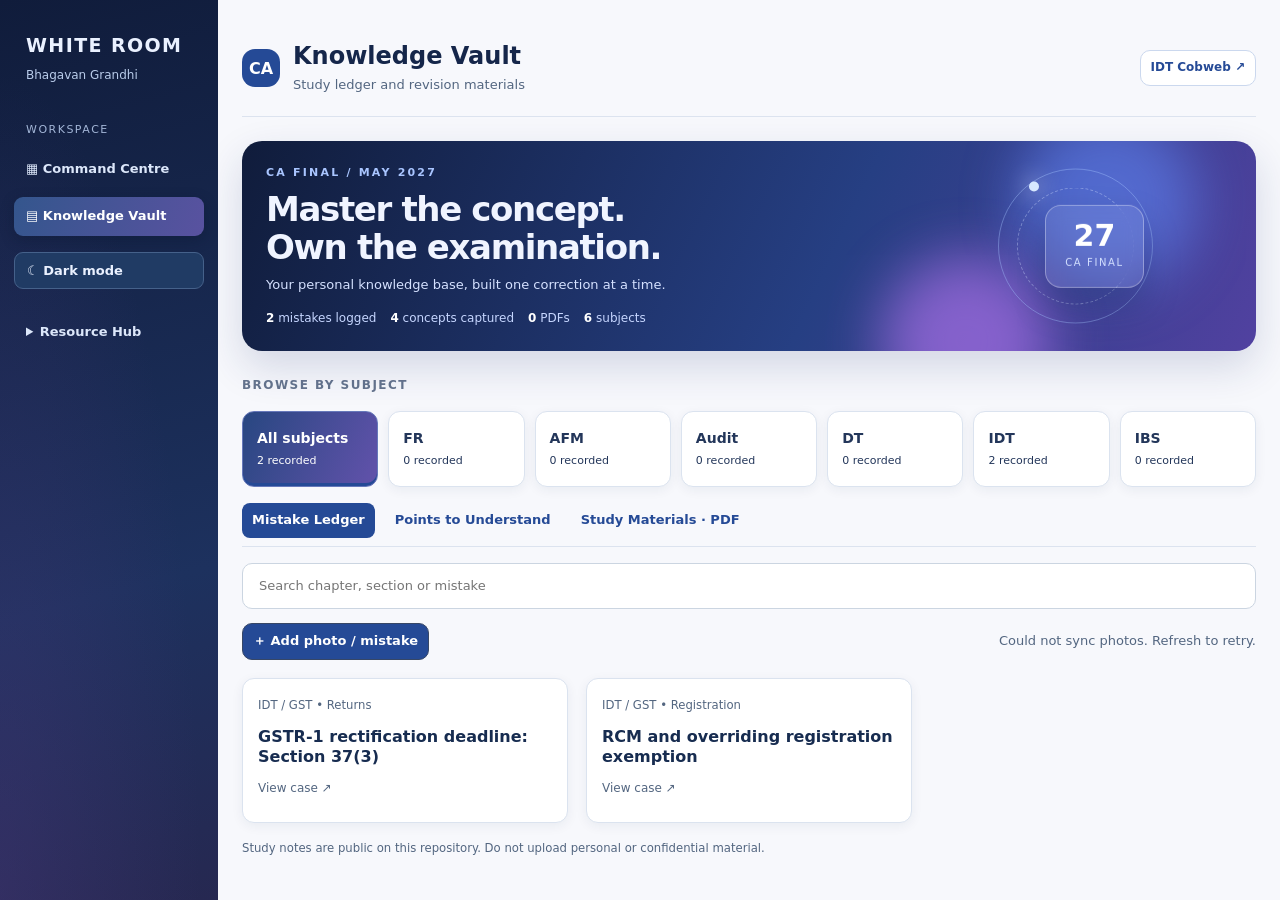
==== commit 71276ee0: "Add deemed exports to White Room points to understand" ====
--- a/index.html
+++ b/index.html
@@ -1,4 +1,4 @@
-<!doctype html><html lang="en"><meta charset="utf-8"><meta name="viewport" content="width=device-width,initial-scale=1"><title>White Room | Knowledge Vault</title><style>*{box-sizing:border-box}body{margin:0;background:#0b1020;color:#edf2ff;font:16px system-ui}main{max-width:1060px;margin:auto;padding:32px 20px}h1{font-size:clamp(32px,5vw,56px);margin:10px 0}p{color:#b7c4db;line-height:1.5}.tabs{display:flex;flex-wrap:wrap;gap:8px;margin:25px 0}button,input{font:inherit;padding:12px;border-radius:10px;border:1px solid #374766;background:#17233c;color:#fff}button{cursor:pointer}button.active{background:#4959bb}input{width:100%}article{background:#131e33;border:1px solid #35425f;border-radius:18px;padding:20px;margin:18px 0}small{color:#aebcda}img{width:100%;height:auto;border-radius:12px}.empty{padding:30px;text-align:center;color:#aebcda}a{color:#a8baff}body{background:#f1f5f9;color:#18243b}main{max-width:1200px}p,small{color:#536680}h1{color:#15264a}.tabs{display:grid;grid-template-columns:repeat(auto-fit,minmax(135px,1fr));gap:15px}.tabs button{min-height:112px;background:white;color:#23365a;border:1px solid #dbe3ef;box-shadow:0 3px 12px #162c5510;font-weight:700;font-size:19px;display:flex;flex-direction:column;align-items:center;justify-content:center;gap:9px}.tabs button.active{background:#254a96;color:white;border-color:#254a96}.tabs button small{font-size:12px;color:inherit;font-weight:400}input{background:white;color:#18243b;border-color:#cbd5e1}#cards{display:grid;grid-template-columns:repeat(auto-fit,minmax(min(100%,300px),1fr));gap:18px}article{background:white;border:1px solid #dbe3ef;box-shadow:0 3px 12px #162c5510;margin:0;cursor:pointer}article h2{font-size:20px;color:#172c50}article img{display:none}article.open img{display:block;margin:15px 0}article a{color:#254a96;display:inline-block;margin-top:12px}article .hint{color:#536680;font-size:14px}article.open{grid-column:1/-1}article.open img{max-width:850px} .empty{color:#536680}#cards{grid-template-columns:repeat(auto-fill,minmax(min(100%,245px),1fr));margin-top:18px;align-items:start}article{min-height:145px;padding:18px;transition:transform .15s,box-shadow .15s}article:hover{transform:translateY(-3px);box-shadow:0 8px 22px #162c5520}article h2{font-size:18px;margin:12px 0}article:focus-visible{outline:3px solid #6488dc}dialog{width:min(760px,92vw);max-height:88dvh;padding:0;border:1px solid #dbe3ef;border-radius:18px;background:white;color:#18243b;box-shadow:0 25px 90px #14213e55;overflow:hidden}dialog::backdrop{background:#111c35aa;backdrop-filter:blur(3px)}.modal-head{padding:15px 20px;display:flex;align-items:center;justify-content:space-between;gap:12px;border-bottom:1px solid #dbe3ef}.modal-head h2{font-size:18px;margin:0}.modal-body{padding:16px;max-height:calc(88dvh - 76px);overflow:auto;text-align:center}.modal-body img{display:block;width:auto;max-width:100%;max-height:68dvh;margin:auto;object-fit:contain}.modal-body a{display:inline-block;margin:12px;color:#254a96}.close{background:#edf1f8;color:#18243b;border:0;min-width:42px;font-size:22px;padding:7px}body:has(dialog[open]){overflow:hidden}#addPhoto{background:#254a96;margin:12px 0 0;font-weight:700}.upload-form{text-align:left;display:grid;gap:12px}.upload-form label{display:grid;gap:5px;font-weight:600}.upload-form select,.upload-form input{width:100%;padding:11px;border:1px solid #cbd5e1;border-radius:9px;background:white;color:#18243b;font:inherit}.upload-form button{background:#254a96}.upload-form p{margin:0;font-size:13px}.upload-form #uploadStatus{white-space:pre-wrap;color:#254a96}.toolbar{display:flex;justify-content:space-between;align-items:center;gap:12px;flex-wrap:wrap}.toolbar button{margin:0!important}#syncStatus{font-size:13px;color:#536680}#sections{display:flex;gap:10px;margin:0 0 18px;flex-wrap:wrap}#sections button{background:white;color:#254a96;border:1px solid #cbd5e1;font-weight:600}#sections button.active{background:#254a96;color:white}#caseModal .modal-body img.tall{max-height:none;width:100%;height:auto}body{background:#f7f8fc;color:#18243b}main{max-width:1280px;padding:0 22px 32px}.site-head{display:flex;align-items:center;justify-content:space-between;gap:18px;padding:22px 0;border-bottom:1px solid #dce3ef}.brand{display:flex;align-items:center;gap:13px}.brand-mark{display:grid;place-items:center;background:#254a96;color:white;width:46px;height:46px;border-radius:13px;font-weight:800;font-size:19px}.site-head h1{font-size:clamp(20px,3vw,30px);margin:0}.site-head p{margin:4px 0 0;font-size:13px}.head-actions{display:flex;align-items:center;gap:10px}.forum-link{display:inline-flex;align-items:center;gap:8px;text-decoration:none;color:#254a96;border:1px solid #cbd8ee;background:white;border-radius:10px;padding:10px 14px;font-weight:700;font-size:14px;white-space:nowrap}.forum-link:hover{background:#eaf1ff}.workspace-label{font-size:12px;letter-spacing:.12em;font-weight:800;color:#65748d;margin:26px 0 8px}.tabs{margin:10px 0 22px;grid-template-columns:repeat(auto-fit,minmax(125px,1fr));gap:12px}.tabs button{min-height:84px;border-radius:12px;align-items:flex-start;padding:14px;gap:6px}.tabs button.active{background:#e8efff;color:#254a96;border-color:#6488d5;box-shadow:inset 0 -3px #254a96}.tabs button small{color:inherit}#sections{border-bottom:1px solid #dce3ef;padding-bottom:8px;margin-bottom:16px}#sections button{border:0;background:transparent;border-radius:8px}#sections button.active{background:#254a96}#search{margin-bottom:14px;border-radius:10px;padding:13px 16px}.toolbar{margin-bottom:8px}article{border-radius:12px;min-height:145px}.dark{background:#101827;color:#e7eefc}.dark h1,.dark article h2{color:#e7eefc}.dark p,.dark small,.dark .workspace-label,.dark .hint,.dark #syncStatus{color:#a8b8d4}.dark .site-head,.dark #sections{border-color:#34415b}.dark article,.dark .tabs button,.dark #search,.dark .forum-link,.dark dialog{background:#1b2941;color:#e7eefc;border-color:#34415b}.dark .tabs button.active,.dark #sections button.active{background:#355b9e;color:white}.dark #sections button{color:#b7caed}.dark .modal-head{border-color:#34415b}.dark .modal-body a{color:#a8c5ff}.theme-toggle{background:white;color:#254a96;border:1px solid #cbd8ee;padding:10px;min-width:42px}.dark .theme-toggle{background:#1b2941;color:white;border-color:#34415b}@media(max-width:600px){main{padding:0 12px 24px}.site-head{align-items:flex-start;gap:8px}.brand-mark{display:none}.forum-link{padding:9px;font-size:12px}.head-actions{gap:5px}.site-head p{font-size:11px}.tabs{grid-template-columns:repeat(3,1fr)}.tabs button{min-height:72px;font-size:16px}}/* Cinematic motion layer */ .hero{position:relative;isolation:isolate;overflow:hidden;margin:24px 0 12px;min-height:220px;border-radius:24px;background:linear-gradient(115deg,#101c3b,#263f83 58%,#5141a0);color:white;padding:32px;display:flex;align-items:center;box-shadow:0 16px 40px #192e6829}.hero-copy{position:relative;z-index:2;max-width:65%;animation:enter .7s both}.hero .eyebrow{font-size:11px;letter-spacing:.2em;color:#a9c5ff;font-weight:800}.hero h2{font-size:clamp(28px,4vw,47px);line-height:1.08;margin:12px 0;letter-spacing:-.04em}.hero p{color:#d5e1ff;margin:0;font-size:14px}.hero-art{position:absolute;right:1%;top:0;width:48%;height:100%;pointer-events:none;overflow:hidden;z-index:1}.orb{position:absolute;border-radius:50%;filter:blur(28px);opacity:.55;animation:drift 9s ease-in-out infinite alternate}.orb.one{width:180px;height:180px;background:#658cff;right:10%;top:-30px}.orb.two{width:170px;height:170px;background:#c67dff;right:40%;bottom:-75px;animation-delay:-4s}.orbit{position:absolute;width:185px;height:185px;border:1px solid #a6c5ff66;border-radius:50%;right:19%;top:50%;transform:translateY(-50%);animation:spin 18s linear infinite}.orbit:before{content:'';position:absolute;inset:18px;border:1px dashed #d2dfff66;border-radius:50%}.orbit:after{content:'';position:absolute;top:12px;left:30px;width:10px;height:10px;background:#d7e8ff;border-radius:50%;box-shadow:0 0 22px #fff}.float-card{position:absolute;right:21%;top:50%;transform:translateY(-50%);padding:18px 23px;border:1px solid #ffffff55;border-radius:16px;background:#ffffff16;backdrop-filter:blur(9px);box-shadow:0 18px 35px #050b2844;text-align:center;animation:floatcard 5s ease-in-out infinite}.float-card strong{display:block;font-size:38px;line-height:1}.float-card span{font-size:10px;letter-spacing:.16em;color:#d5e1ff}.hero-stats{display:flex;gap:18px;flex-wrap:wrap;margin-top:20px;font-size:13px;color:#c6d6ff}.hero-stats b{color:white}.tabs button,article,.forum-link,#sections button,#addPhoto,.theme-toggle{transition:transform .22s ease,box-shadow .22s ease,background .22s ease,border-color .22s ease}.tabs button:hover,.forum-link:hover,#addPhoto:hover{transform:translateY(-3px);box-shadow:0 8px 24px #3858a329}.tabs button:active,article:active,#addPhoto:active{transform:scale(.98)}article{animation:enter .35s both;animation-delay:var(--delay,0ms)}article:hover{border-color:#7796dd;transform:translateY(-4px)}dialog[open]{animation:pop .24s cubic-bezier(.2,.8,.2,1) both}dialog[open]::backdrop{animation:fade .25s both}@keyframes enter{from{opacity:0;transform:translateY(12px)}to{opacity:1;transform:translateY(0)}}@keyframes pop{from{opacity:0;transform:translateY(14px) scale(.96)}to{opacity:1;transform:translateY(0) scale(1)}}@keyframes fade{from{opacity:0}to{opacity:1}}@keyframes drift{to{transform:translate(-45px,30px) scale(1.2)}}@keyframes spin{from{transform:translateY(-50%) rotate(0)}to{transform:translateY(-50%) rotate(360deg)}}@keyframes floatcard{50%{transform:translateY(calc(-50% - 9px))}}@media(max-width:600px){.hero{min-height:190px;padding:22px;border-radius:17px}.hero-copy{max-width:85%}.hero-art{opacity:.48;width:45%}.float-card{right:0;padding:10px}.float-card strong{font-size:25px}.orbit{right:-60px}.hero-stats{gap:9px;font-size:11px}}@media(prefers-reduced-motion:reduce){*,*::before,*::after{animation:none!important;transition:none!important}}#pdfPreview{width:100%;height:64dvh;border:1px solid #cbd5e1;border-radius:10px;background:white}#pdfPreview[hidden]{display:none}.pdf-badge{display:inline-block;padding:4px 8px;border-radius:5px;background:#fee2e2;color:#991b1b;font-size:11px;font-weight:800;margin-bottom:8px}.air-sidebar{position:fixed;inset:0 auto 0 0;width:218px;padding:24px 14px;background:#122445;color:#eaf1ff;z-index:20;display:flex;flex-direction:column;gap:8px;overflow:auto}.air-sidebar .air-brand{font-size:25px;font-weight:800;letter-spacing:1px;padding:8px 12px 20px}.air-sidebar .air-label{font-size:11px;letter-spacing:1.5px;color:#a3b6d7;padding:10px 12px 4px}.air-sidebar a{display:block;text-decoration:none;color:#dce7fa;padding:12px;border-radius:9px;font-size:14px;font-weight:600}.air-sidebar a:hover,.air-sidebar a[aria-current=page]{background:#34568d;color:#fff}.air-sidebar .air-bottom{margin-top:auto}body{padding-left:218px} @media(max-width:760px){body{padding-left:0}.air-sidebar{position:sticky;top:0;width:100%;height:auto;padding:8px;flex-direction:row;align-items:center;overflow-x:auto;gap:4px}.air-sidebar .air-brand{font-size:16px;padding:8px}.air-sidebar .air-label{display:none}.air-sidebar a{white-space:nowrap;font-size:12px;padding:9px}.air-sidebar .air-bottom{margin:0}}.air-sidebar .air-owner{display:block;font-size:13px;font-weight:500;letter-spacing:0;color:#b9ccea;margin-top:7px;white-space:nowrap}@media(max-width:760px){.air-sidebar .air-owner{font-size:10px;margin-top:3px}}.air-sidebar .air-theme{margin:8px 0;padding:11px 12px;background:#203b64;border:1px solid #45618a;color:#eaf1ff;text-align:left;border-radius:9px;font:600 14px system-ui;cursor:pointer}.air-sidebar .air-theme:hover{background:#34568d}body.dark{color-scheme:dark;background:#101827;color:#e7eefc}body.dark h1,body.dark h2,body.dark h3{color:#e7eefc}body.dark p,body.dark small,body.dark .notice{color:#aebed8}body.dark .metric,body.dark .panel,body.dark .card,body.dark .subject-card{background:#1b2941;border-color:#34415b;color:#e7eefc}body.dark .metric strong{color:#a8c5ff}body.dark input,body.dark select,body.dark textarea{background:#142137;color:#e7eefc;border-color:#435371}body.dark input::placeholder,body.dark textarea::placeholder{color:#91a3be}body.dark .subject-tabs{background:#1b2941}body.dark .subject-tabs button,body.dark .subject-picker button,body.dark .nav button,body.dark button.secondary{background:#243652;color:#dce8ff;border-color:#435371}body.dark .subject-tabs button.active,body.dark .subject-picker button.active,body.dark .nav button.active{background:#4569aa;color:white}body.dark th{background:#243652;color:#dce8ff}body.dark th,body.dark td,body.dark .subject-details{border-color:#34415b}body.dark a{color:#a8c5ff}body.dark .hero p{color:#dce7ff}body.dark .air-sidebar{background:#0b1426}body.dark .air-sidebar a[aria-current=page]{background:#34568d;color:white}body.dark progress{background:#101827}body.dark .hero{border-color:#34415b} @media(max-width:760px){.air-sidebar .air-theme{white-space:nowrap;font-size:12px;margin:0;padding:9px}}/* AIR27 cinematic visual system */.hero{position:relative;isolation:isolate;overflow:hidden;min-height:230px;border-radius:24px;background:linear-gradient(115deg,#101c3b,#263f83 58%,#5141a0);color:white;padding:32px;display:flex;align-items:center;box-shadow:0 16px 40px #192e6829}.hero-copy{position:relative;z-index:2;max-width:72%;animation:airEnter .7s both}.hero .eyebrow{font-size:11px;letter-spacing:.2em;color:#a9c5ff;font-weight:800}.hero h2,body.dark .hero h2{color:#f0f4ff;font-size:clamp(28px,3.6vw,47px);line-height:1.08;margin:12px 0;letter-spacing:-.04em}.hero p,body.dark .hero p{color:#d5e1ff;margin:0;font-size:14px}.hero-art{position:absolute;right:1%;top:0;width:48%;height:100%;pointer-events:none;overflow:hidden;z-index:1}.orb{position:absolute;border-radius:50%;filter:blur(28px);opacity:.55;animation:airDrift 9s ease-in-out infinite alternate}.orb.one{width:180px;height:180px;background:#658cff;right:10%;top:-30px}.orb.two{width:170px;height:170px;background:#c67dff;right:40%;bottom:-75px;animation-delay:-4s}.orbit{position:absolute;width:185px;height:185px;border:1px solid #a6c5ff66;border-radius:50%;right:19%;top:50%;transform:translateY(-50%);animation:airSpin 18s linear infinite}.orbit:before{content:'';position:absolute;inset:18px;border:1px dashed #d2dfff66;border-radius:50%}.orbit:after{content:'';position:absolute;top:12px;left:30px;width:10px;height:10px;background:#d7e8ff;border-radius:50%;box-shadow:0 0 22px #fff}.float-card{position:absolute;right:21%;top:50%;transform:translateY(-50%);padding:18px 23px;border:1px solid #ffffff55;border-radius:16px;background:#ffffff16;backdrop-filter:blur(9px);box-shadow:0 18px 35px #050b2844;text-align:center;animation:airFloat 5s ease-in-out infinite}.float-card strong{display:block;font-size:38px;line-height:1;color:white}.float-card span{font-size:10px;letter-spacing:.16em;color:#d5e1ff}.hero-stats{display:flex;gap:18px;flex-wrap:wrap;margin-top:20px;font-size:13px;color:#c6d6ff}.hero-stats b{color:white}.air-sidebar,body.dark .air-sidebar{background:radial-gradient(ellipse at 0% 100%,#49377966,transparent 65%),linear-gradient(165deg,#101c3b,#1d315e 65%,#262851)}.air-sidebar a[aria-current=page],body.dark .air-sidebar a[aria-current=page]{background:linear-gradient(110deg,#34568d,#5952a0);box-shadow:0 4px 14px #08142e55}.metric,.subject-card,body.dark .metric,body.dark .subject-card{position:relative;overflow:hidden;isolation:isolate}.metric:after,.subject-card:after{content:'';position:absolute;z-index:-1;inset:0;pointer-events:none;background:radial-gradient(ellipse at 100% 0%,#658cff24,transparent 65%),radial-gradient(ellipse at 0% 100%,#a785ff13,transparent 60%)}body.dark .metric:after,body.dark .subject-card:after{background:radial-gradient(ellipse at 100% 0%,#658cff29,transparent 65%),radial-gradient(ellipse at 0% 100%,#a785ff18,transparent 60%)}.subject-card:hover,.metric:hover{box-shadow:0 8px 24px #384c8b25}.subject-tabs button.active,body.dark .subject-tabs button.active,.subject-picker button.active,body.dark .subject-picker button.active,.tabs button.active,body.dark .tabs button.active{background:linear-gradient(115deg,#284781,#6252ab);color:white;border-color:#6678ba}.section-title h2{letter-spacing:-.025em}.panel{box-shadow:0 6px 22px #172c5010}body.dark .panel{box-shadow:0 6px 22px #050b2822}@keyframes airEnter{from{opacity:0;transform:translateY(12px)}to{opacity:1;transform:translateY(0)}}@keyframes airDrift{to{transform:translate(-45px,30px) scale(1.2)}}@keyframes airSpin{to{transform:translateY(-50%) rotate(360deg)}}@keyframes airFloat{50%{transform:translateY(calc(-50% - 7px))}}@media(max-width:600px){.hero{min-height:190px;padding:22px;border-radius:17px}.hero-copy{max-width:90%}.hero-art{opacity:.35;width:45%}.float-card{right:0;padding:10px}.float-card strong{font-size:25px}.orbit{right:-60px}.hero-stats{gap:9px;font-size:11px}}@media(prefers-reduced-motion:reduce){.hero-copy,.orb,.orbit,.float-card{animation:none!important}}/* Compact everyday typography */body{font-size:14px;line-height:1.45}main{padding:20px 24px}h1,.site-head h1{font-size:24px;line-height:1.2}h2{font-size:18px;line-height:1.3}h3{font-size:15px}button,input,select,textarea{font-size:13px;padding:8px 10px}.hero{min-height:190px;padding:24px;border-radius:20px}.hero h2,body.dark .hero h2{font-size:clamp(24px,2.7vw,34px);line-height:1.12;margin:9px 0}.hero p,body.dark .hero p{font-size:13px}.hero-stats{font-size:12px;margin-top:15px;gap:14px}.float-card strong{font-size:30px}.orbit{width:155px;height:155px}.float-card{padding:15px 19px}.metric,.panel{padding:14px}.metric strong{font-size:21px}.subject-card{padding:14px}.subject-card strong{font-size:23px}.subject-details b{font-size:14px}.subject-card small,.metric small{font-size:12px}.subject-grid{gap:12px}.tabs{gap:10px;margin:16px 0}.tabs button{font-size:14px;min-height:76px;gap:5px}.tabs button small{font-size:11px}article{padding:15px}article h2,.modal-head h2{font-size:16px}article .hint{font-size:12px}th,td{font-size:13px;padding:8px}.lecture-status{font-size:12px;min-width:104px}.air-sidebar .air-brand{font-size:21px}.air-sidebar .air-owner{font-size:12px}.air-sidebar a,.air-sidebar .air-theme{font-size:13px;padding:10px 12px}.brand-mark{width:38px;height:38px;font-size:16px}.forum-link{font-size:12px;padding:8px 10px}@media(max-width:760px){main{padding:14px}.air-sidebar .air-brand{font-size:15px}.air-sidebar .air-owner{font-size:10px}.air-sidebar a,.air-sidebar .air-theme{font-size:12px;padding:8px}.hero{min-height:170px;padding:20px}.hero h2,body.dark .hero h2{font-size:25px}.hero-stats{font-size:11px;gap:9px}}.air-links{margin:8px 0;min-width:0}.air-links summary{cursor:pointer;padding:10px 12px;color:#dce7fa;font-weight:600;font-size:13px}.air-link-row{display:flex;align-items:center;gap:2px}.air-link-row a{flex:1;min-width:0;overflow-wrap:anywhere}.air-link-row button,.air-add-link{background:#203b64;color:#dce7fa;border:1px solid #45618a;border-radius:7px;padding:6px 9px;font:12px system-ui;cursor:pointer}.air-add-link{margin:5px 12px}.air-links-form{padding:8px;display:grid;gap:7px}.air-links-form input{width:100%;min-width:0;font-size:12px}.air-links-form p{font-size:11px;color:#c6d6ff;margin:0}.air-links-form button{font-size:12px}.air-links-form[hidden]{display:none!important}@media(max-width:760px){.air-links{margin:0}.air-links[open]{position:fixed;top:65px;right:8px;width:min(280px,90vw);max-height:70vh;overflow:auto;background:#172c50;padding:8px;border:1px solid #45618a;border-radius:10px;box-shadow:0 8px 24px #0005}.air-links summary{white-space:nowrap;font-size:12px}}.air-sidebar .air-brand{font-size:19px;letter-spacing:1.4px;white-space:nowrap}@media(max-width:760px){.air-sidebar .air-brand{font-size:14px;letter-spacing:.7px}}</style><body><aside class="air-sidebar" aria-label="White Room navigation"><div class="air-brand">WHITE ROOM<span class="air-owner">Bhagavan Grandhi</span></div><div class="air-label">WORKSPACE</div><a href="performance.html">▦ Command Centre</a><a href="index.html#ledger" aria-current="page">▤ Knowledge Vault</a><button type="button" class="air-theme" id="airTheme" aria-pressed="false">☾ Dark mode</button><details class="air-links" id="essentialLinks"><summary>Resource Hub</summary><div id="airLinkList"></div><button type="button" class="air-add-link" id="airAddLink">＋ Add link</button><form class="air-links-form" id="airLinkForm" hidden><input id="airLinkName" placeholder="Link name" maxlength="80" required><input id="airLinkUrl" type="url" placeholder="https://..." required><button type="submit">Save link</button><button type="button" id="airCancelLink">Cancel</button><p id="airLinkMessage" role="status"></p></form></details></aside><main><header class="site-head"><div class="brand"><div class="brand-mark" aria-hidden="true">CA</div><div><h1>Knowledge Vault</h1><p>Study ledger and revision materials</p></div></div><div class="head-actions"><a class="forum-link" href="https://forum.idtwizard.in/" target="_blank" rel="noopener noreferrer">IDT Cobweb ↗</a></div></header><section class="hero" aria-label="Study overview"><div class="hero-copy"><div class="eyebrow">CA FINAL / MAY 2027</div><h2>Master the concept.<br>Own the examination.</h2><p>Your personal knowledge base, built one correction at a time.</p><div class="hero-stats"><span><b id="heroMistakes">0</b> mistakes logged</span><span><b id="heroPoints">0</b> concepts captured</span><span><b id="heroPdfs">0</b> PDFs</span><span><b>6</b> subjects</span></div></div><div class="hero-art" aria-hidden="true"><i class="orb one"></i><i class="orb two"></i><i class="orbit"></i><div class="float-card"><strong>27</strong><span>CA FINAL</span></div></div></section><div class="workspace-label">BROWSE BY SUBJECT</div><nav class="tabs" id="tabs"></nav><nav id="sections" aria-label="Study categories"><button id="mistakesTab">Mistake Ledger</button><button id="pointsTab">Points to Understand</button><button id="materialsTab">Study Materials · PDF</button></nav><input id="search" placeholder="Search chapter, section or mistake"><div class="toolbar"><button id="addPhoto">＋ Add photo / mistake</button><small id="syncStatus" role="status"></small></div><div id="cards"></div><p><small>Study notes are public on this repository. Do not upload personal or confidential material.</small></p></main><dialog id="caseModal" aria-labelledby="caseTitle"><div class="modal-head"><h2 id="caseTitle"></h2><button class="close" id="closeCase" aria-label="Close chart">×</button></div><div class="modal-body"><img id="caseImage" alt=""><iframe id="pdfPreview" title="PDF document preview" hidden></iframe><a id="caseLink" target="_blank" rel="noopener">Open original chart ↗</a></div></dialog><dialog id="uploadModal" aria-labelledby="uploadTitle"><div class="modal-head"><h2 id="uploadTitle">Add a mistake photo</h2><button class="close" id="closeUpload" aria-label="Close">×</button></div><div class="modal-body"><form id="photoForm" class="upload-form"><label>Subject<select id="photoSubject" required><option>FR</option><option>AFM</option><option>Audit</option><option>DT</option><option>IDT</option><option>IBS</option></select></label><label>Category<select id="photoCategory"><option value="mistake">Mistake Ledger</option><option value="point">Points to Understand</option><option value="pdf">Study Materials · PDF</option></select></label><label>Chapter / topic<input id="photoChapter" required maxlength="120" placeholder="e.g. GST registration"></label><label>Document / entry title<input id="photoTitle" required maxlength="160" placeholder="What did you get wrong?"></label><label id="fileLabel">Photo or PDF<input id="photoFile" type="file" accept="image/png,image/jpeg,image/webp,application/pdf,.pdf" required></label><label>GitHub fine-grained access token<input id="photoToken" type="password" autocomplete="off" required placeholder="Contents: Read and write"></label><p>Use a token restricted to this repository. It is used only for this upload, never stored. Uploaded files will be PUBLIC on GitHub and available across devices. Upload only material you own or have permission to share publicly. Do not upload paid faculty books, confidential or personal information.</p><button id="savePhoto" type="submit">Save to Mistake Ledger</button><p id="uploadStatus" role="status"></p></form></div></dialog><script>const subjects=['All','FR','AFM','Audit','DT','IDT','IBS'];let selected='All',category='mistake';const sectionOf=e=>e.category==='pdf'?'pdf':e.category==='point'?'point':'mistake';const entries=[{subject:'IDT',chapter:'GST • Returns',title:'GSTR-1 rectification deadline: Section 37(3)',image:'mistakes/idt/gstr1-rectification-001.svg',tags:'August 2023 December 2023 November 2024 annual return GSTR-9 amendment error omission deadline',category:'mistake'},{subject:'IDT',chapter:'GST • Registration',title:'RCM and overriding registration exemption',image:'mistakes/idt/registration-001.svg',tags:'Section 22 23 24 notification 5/2017 XYZ Associates'},{subject:'IDT',chapter:'GST • Returns',title:'When GSTR-1 liability exceeds GSTR-3B: five cases',image:'points/idt/gstr1-3b-001.svg',tags:'Rule 88C DRC-01B DRC-03 ITC GSTR-1A IFF Rule 59 duplicate invoice excess payment rate mismatch',category:'point'},{subject:'IDT',chapter:'GST • Refunds',title:'Refund of unutilised ITC: Section 54(3)',image:'points/idt/refund-itc-001.svg',tags:'zero rated supplies LUT inverted duty structure Rule 89(4) Rule 89(5) accumulated input tax credit',category:'point'},{subject:'IDT',chapter:'GST • Refunds',title:'Unjust enrichment: six refund exceptions',image:'points/idt/refund-unjust-enrichment-001.svg',tags:'Section 54 Rule 89 declaration CA CMA certificate export IGST unutilised ITC refund voucher wrong classification electronic cash ledger URP unregistered person consumer welfare fund',category:'point'}];const modal=document.getElementById('caseModal');document.getElementById('closeCase').onclick=()=>modal.close();modal.addEventListener('click',ev=>{if(ev.target===modal){const r=modal.getBoundingClientRect();if(ev.clientX<r.left||ev.clientX>r.right||ev.clientY<r.top||ev.clientY>r.bottom)modal.close()}});modal.addEventListener('close',()=>{document.getElementById('pdfPreview').src='about:blank'});function showCase(e){const frame=document.getElementById('pdfPreview'),pic=document.getElementById('caseImage'),anchor=document.getElementById('caseLink');if(sectionOf(e)==='pdf'){document.getElementById('caseTitle').textContent=e.title;pic.style.display='none';frame.hidden=false;frame.src=e.pdf;anchor.href=e.pdf;anchor.removeAttribute('download');anchor.target='_blank';anchor.textContent='Open PDF in new tab ↗';modal.showModal();return}frame.hidden=true;pic.style.display='block';document.getElementById('caseTitle').textContent=e.title;const im=document.getElementById('caseImage');im.src=e.image;im.alt=e.title;im.classList.toggle('tall',sectionOf(e)==='point');const link=document.getElementById('caseLink');link.href=e.image; if(e.image.startsWith('data:')){link.download='mistake-photo.jpg';link.textContent='Download photo ↓';link.removeAttribute('target')}else{link.removeAttribute('download');link.target='_blank';link.textContent='Open original chart ↗'}modal.showModal()}const tabs=document.getElementById('tabs'),cards=document.getElementById('cards'),search=document.getElementById('search');document.getElementById('mistakesTab').onclick=()=>{category='mistake';render()};document.getElementById('pointsTab').onclick=()=>{category='point';render()};document.getElementById('materialsTab').onclick=()=>{category='pdf';render()};function render(){document.getElementById('materialsTab').classList.toggle('active',category==='pdf');document.getElementById('heroPdfs').textContent=entries.filter(e=>sectionOf(e)==='pdf').length;document.getElementById('addPhoto').textContent=category==='pdf'?'＋ Upload PDF':'＋ Add photo / mistake';document.getElementById('heroMistakes').textContent=entries.filter(e=>sectionOf(e)==='mistake').length;document.getElementById('heroPoints').textContent=entries.filter(e=>sectionOf(e)==='point').length;document.getElementById('mistakesTab').classList.toggle('active',category==='mistake');document.getElementById('pointsTab').classList.toggle('active',category==='point');tabs.replaceChildren();subjects.forEach(s=>{let b=document.createElement('button');b.textContent=s==='All'?'All subjects':s;const sub=document.createElement('small');sub.textContent=entries.filter(e=>sectionOf(e)===category&&(s==='All'||e.subject===s)).length+' recorded';b.append(sub);b.className=s===selected?'active':'';b.onclick=()=>{selected=s;render()};tabs.append(b)});cards.replaceChildren();const list=entries.filter(e=>sectionOf(e)===category&&(selected==='All'||e.subject===selected)&&[e.subject,e.chapter,e.title,e.tags].join(' ').toLowerCase().includes(search.value.toLowerCase()));for(const e of list){const a=document.createElement('article');a.style.setProperty('--delay',Math.min(cards.childElementCount*45,250)+'ms');const label=document.createElement('small');label.textContent=e.subject+' / '+e.chapter;const h=document.createElement('h2');h.textContent=e.title;const hint=document.createElement('div');hint.className='hint';hint.textContent=sectionOf(e)==='pdf'?'Read PDF ↗':'View case ↗';if(sectionOf(e)==='pdf'){const badge=document.createElement('div');badge.className='pdf-badge';badge.textContent='PDF';a.append(badge)}a.tabIndex=0;a.setAttribute('role','button');a.setAttribute('aria-haspopup','dialog');a.onclick=()=>showCase(e);a.onkeydown=ev=>{if(ev.key==='Enter'||ev.key===' '){ev.preventDefault();showCase(e)}};a.append(label,h,hint);cards.append(a)}if(!list.length){cards.textContent='No entries in this subject and category yet.';cards.className='empty'}else cards.className=''}search.oninput=render;render();
+<!doctype html><html lang="en"><meta charset="utf-8"><meta name="viewport" content="width=device-width,initial-scale=1"><title>White Room | Knowledge Vault</title><style>*{box-sizing:border-box}body{margin:0;background:#0b1020;color:#edf2ff;font:16px system-ui}main{max-width:1060px;margin:auto;padding:32px 20px}h1{font-size:clamp(32px,5vw,56px);margin:10px 0}p{color:#b7c4db;line-height:1.5}.tabs{display:flex;flex-wrap:wrap;gap:8px;margin:25px 0}button,input{font:inherit;padding:12px;border-radius:10px;border:1px solid #374766;background:#17233c;color:#fff}button{cursor:pointer}button.active{background:#4959bb}input{width:100%}article{background:#131e33;border:1px solid #35425f;border-radius:18px;padding:20px;margin:18px 0}small{color:#aebcda}img{width:100%;height:auto;border-radius:12px}.empty{padding:30px;text-align:center;color:#aebcda}a{color:#a8baff}body{background:#f1f5f9;color:#18243b}main{max-width:1200px}p,small{color:#536680}h1{color:#15264a}.tabs{display:grid;grid-template-columns:repeat(auto-fit,minmax(135px,1fr));gap:15px}.tabs button{min-height:112px;background:white;color:#23365a;border:1px solid #dbe3ef;box-shadow:0 3px 12px #162c5510;font-weight:700;font-size:19px;display:flex;flex-direction:column;align-items:center;justify-content:center;gap:9px}.tabs button.active{background:#254a96;color:white;border-color:#254a96}.tabs button small{font-size:12px;color:inherit;font-weight:400}input{background:white;color:#18243b;border-color:#cbd5e1}#cards{display:grid;grid-template-columns:repeat(auto-fit,minmax(min(100%,300px),1fr));gap:18px}article{background:white;border:1px solid #dbe3ef;box-shadow:0 3px 12px #162c5510;margin:0;cursor:pointer}article h2{font-size:20px;color:#172c50}article img{display:none}article.open img{display:block;margin:15px 0}article a{color:#254a96;display:inline-block;margin-top:12px}article .hint{color:#536680;font-size:14px}article.open{grid-column:1/-1}article.open img{max-width:850px} .empty{color:#536680}#cards{grid-template-columns:repeat(auto-fill,minmax(min(100%,245px),1fr));margin-top:18px;align-items:start}article{min-height:145px;padding:18px;transition:transform .15s,box-shadow .15s}article:hover{transform:translateY(-3px);box-shadow:0 8px 22px #162c5520}article h2{font-size:18px;margin:12px 0}article:focus-visible{outline:3px solid #6488dc}dialog{width:min(760px,92vw);max-height:88dvh;padding:0;border:1px solid #dbe3ef;border-radius:18px;background:white;color:#18243b;box-shadow:0 25px 90px #14213e55;overflow:hidden}dialog::backdrop{background:#111c35aa;backdrop-filter:blur(3px)}.modal-head{padding:15px 20px;display:flex;align-items:center;justify-content:space-between;gap:12px;border-bottom:1px solid #dbe3ef}.modal-head h2{font-size:18px;margin:0}.modal-body{padding:16px;max-height:calc(88dvh - 76px);overflow:auto;text-align:center}.modal-body img{display:block;width:auto;max-width:100%;max-height:68dvh;margin:auto;object-fit:contain}.modal-body a{display:inline-block;margin:12px;color:#254a96}.close{background:#edf1f8;color:#18243b;border:0;min-width:42px;font-size:22px;padding:7px}body:has(dialog[open]){overflow:hidden}#addPhoto{background:#254a96;margin:12px 0 0;font-weight:700}.upload-form{text-align:left;display:grid;gap:12px}.upload-form label{display:grid;gap:5px;font-weight:600}.upload-form select,.upload-form input{width:100%;padding:11px;border:1px solid #cbd5e1;border-radius:9px;background:white;color:#18243b;font:inherit}.upload-form button{background:#254a96}.upload-form p{margin:0;font-size:13px}.upload-form #uploadStatus{white-space:pre-wrap;color:#254a96}.toolbar{display:flex;justify-content:space-between;align-items:center;gap:12px;flex-wrap:wrap}.toolbar button{margin:0!important}#syncStatus{font-size:13px;color:#536680}#sections{display:flex;gap:10px;margin:0 0 18px;flex-wrap:wrap}#sections button{background:white;color:#254a96;border:1px solid #cbd5e1;font-weight:600}#sections button.active{background:#254a96;color:white}#caseModal .modal-body img.tall{max-height:none;width:100%;height:auto}body{background:#f7f8fc;color:#18243b}main{max-width:1280px;padding:0 22px 32px}.site-head{display:flex;align-items:center;justify-content:space-between;gap:18px;padding:22px 0;border-bottom:1px solid #dce3ef}.brand{display:flex;align-items:center;gap:13px}.brand-mark{display:grid;place-items:center;background:#254a96;color:white;width:46px;height:46px;border-radius:13px;font-weight:800;font-size:19px}.site-head h1{font-size:clamp(20px,3vw,30px);margin:0}.site-head p{margin:4px 0 0;font-size:13px}.head-actions{display:flex;align-items:center;gap:10px}.forum-link{display:inline-flex;align-items:center;gap:8px;text-decoration:none;color:#254a96;border:1px solid #cbd8ee;background:white;border-radius:10px;padding:10px 14px;font-weight:700;font-size:14px;white-space:nowrap}.forum-link:hover{background:#eaf1ff}.workspace-label{font-size:12px;letter-spacing:.12em;font-weight:800;color:#65748d;margin:26px 0 8px}.tabs{margin:10px 0 22px;grid-template-columns:repeat(auto-fit,minmax(125px,1fr));gap:12px}.tabs button{min-height:84px;border-radius:12px;align-items:flex-start;padding:14px;gap:6px}.tabs button.active{background:#e8efff;color:#254a96;border-color:#6488d5;box-shadow:inset 0 -3px #254a96}.tabs button small{color:inherit}#sections{border-bottom:1px solid #dce3ef;padding-bottom:8px;margin-bottom:16px}#sections button{border:0;background:transparent;border-radius:8px}#sections button.active{background:#254a96}#search{margin-bottom:14px;border-radius:10px;padding:13px 16px}.toolbar{margin-bottom:8px}article{border-radius:12px;min-height:145px}.dark{background:#101827;color:#e7eefc}.dark h1,.dark article h2{color:#e7eefc}.dark p,.dark small,.dark .workspace-label,.dark .hint,.dark #syncStatus{color:#a8b8d4}.dark .site-head,.dark #sections{border-color:#34415b}.dark article,.dark .tabs button,.dark #search,.dark .forum-link,.dark dialog{background:#1b2941;color:#e7eefc;border-color:#34415b}.dark .tabs button.active,.dark #sections button.active{background:#355b9e;color:white}.dark #sections button{color:#b7caed}.dark .modal-head{border-color:#34415b}.dark .modal-body a{color:#a8c5ff}.theme-toggle{background:white;color:#254a96;border:1px solid #cbd8ee;padding:10px;min-width:42px}.dark .theme-toggle{background:#1b2941;color:white;border-color:#34415b}@media(max-width:600px){main{padding:0 12px 24px}.site-head{align-items:flex-start;gap:8px}.brand-mark{display:none}.forum-link{padding:9px;font-size:12px}.head-actions{gap:5px}.site-head p{font-size:11px}.tabs{grid-template-columns:repeat(3,1fr)}.tabs button{min-height:72px;font-size:16px}}/* Cinematic motion layer */ .hero{position:relative;isolation:isolate;overflow:hidden;margin:24px 0 12px;min-height:220px;border-radius:24px;background:linear-gradient(115deg,#101c3b,#263f83 58%,#5141a0);color:white;padding:32px;display:flex;align-items:center;box-shadow:0 16px 40px #192e6829}.hero-copy{position:relative;z-index:2;max-width:65%;animation:enter .7s both}.hero .eyebrow{font-size:11px;letter-spacing:.2em;color:#a9c5ff;font-weight:800}.hero h2{font-size:clamp(28px,4vw,47px);line-height:1.08;margin:12px 0;letter-spacing:-.04em}.hero p{color:#d5e1ff;margin:0;font-size:14px}.hero-art{position:absolute;right:1%;top:0;width:48%;height:100%;pointer-events:none;overflow:hidden;z-index:1}.orb{position:absolute;border-radius:50%;filter:blur(28px);opacity:.55;animation:drift 9s ease-in-out infinite alternate}.orb.one{width:180px;height:180px;background:#658cff;right:10%;top:-30px}.orb.two{width:170px;height:170px;background:#c67dff;right:40%;bottom:-75px;animation-delay:-4s}.orbit{position:absolute;width:185px;height:185px;border:1px solid #a6c5ff66;border-radius:50%;right:19%;top:50%;transform:translateY(-50%);animation:spin 18s linear infinite}.orbit:before{content:'';position:absolute;inset:18px;border:1px dashed #d2dfff66;border-radius:50%}.orbit:after{content:'';position:absolute;top:12px;left:30px;width:10px;height:10px;background:#d7e8ff;border-radius:50%;box-shadow:0 0 22px #fff}.float-card{position:absolute;right:21%;top:50%;transform:translateY(-50%);padding:18px 23px;border:1px solid #ffffff55;border-radius:16px;background:#ffffff16;backdrop-filter:blur(9px);box-shadow:0 18px 35px #050b2844;text-align:center;animation:floatcard 5s ease-in-out infinite}.float-card strong{display:block;font-size:38px;line-height:1}.float-card span{font-size:10px;letter-spacing:.16em;color:#d5e1ff}.hero-stats{display:flex;gap:18px;flex-wrap:wrap;margin-top:20px;font-size:13px;color:#c6d6ff}.hero-stats b{color:white}.tabs button,article,.forum-link,#sections button,#addPhoto,.theme-toggle{transition:transform .22s ease,box-shadow .22s ease,background .22s ease,border-color .22s ease}.tabs button:hover,.forum-link:hover,#addPhoto:hover{transform:translateY(-3px);box-shadow:0 8px 24px #3858a329}.tabs button:active,article:active,#addPhoto:active{transform:scale(.98)}article{animation:enter .35s both;animation-delay:var(--delay,0ms)}article:hover{border-color:#7796dd;transform:translateY(-4px)}dialog[open]{animation:pop .24s cubic-bezier(.2,.8,.2,1) both}dialog[open]::backdrop{animation:fade .25s both}@keyframes enter{from{opacity:0;transform:translateY(12px)}to{opacity:1;transform:translateY(0)}}@keyframes pop{from{opacity:0;transform:translateY(14px) scale(.96)}to{opacity:1;transform:translateY(0) scale(1)}}@keyframes fade{from{opacity:0}to{opacity:1}}@keyframes drift{to{transform:translate(-45px,30px) scale(1.2)}}@keyframes spin{from{transform:translateY(-50%) rotate(0)}to{transform:translateY(-50%) rotate(360deg)}}@keyframes floatcard{50%{transform:translateY(calc(-50% - 9px))}}@media(max-width:600px){.hero{min-height:190px;padding:22px;border-radius:17px}.hero-copy{max-width:85%}.hero-art{opacity:.48;width:45%}.float-card{right:0;padding:10px}.float-card strong{font-size:25px}.orbit{right:-60px}.hero-stats{gap:9px;font-size:11px}}@media(prefers-reduced-motion:reduce){*,*::before,*::after{animation:none!important;transition:none!important}}#pdfPreview{width:100%;height:64dvh;border:1px solid #cbd5e1;border-radius:10px;background:white}#pdfPreview[hidden]{display:none}.pdf-badge{display:inline-block;padding:4px 8px;border-radius:5px;background:#fee2e2;color:#991b1b;font-size:11px;font-weight:800;margin-bottom:8px}.air-sidebar{position:fixed;inset:0 auto 0 0;width:218px;padding:24px 14px;background:#122445;color:#eaf1ff;z-index:20;display:flex;flex-direction:column;gap:8px;overflow:auto}.air-sidebar .air-brand{font-size:25px;font-weight:800;letter-spacing:1px;padding:8px 12px 20px}.air-sidebar .air-label{font-size:11px;letter-spacing:1.5px;color:#a3b6d7;padding:10px 12px 4px}.air-sidebar a{display:block;text-decoration:none;color:#dce7fa;padding:12px;border-radius:9px;font-size:14px;font-weight:600}.air-sidebar a:hover,.air-sidebar a[aria-current=page]{background:#34568d;color:#fff}.air-sidebar .air-bottom{margin-top:auto}body{padding-left:218px} @media(max-width:760px){body{padding-left:0}.air-sidebar{position:sticky;top:0;width:100%;height:auto;padding:8px;flex-direction:row;align-items:center;overflow-x:auto;gap:4px}.air-sidebar .air-brand{font-size:16px;padding:8px}.air-sidebar .air-label{display:none}.air-sidebar a{white-space:nowrap;font-size:12px;padding:9px}.air-sidebar .air-bottom{margin:0}}.air-sidebar .air-owner{display:block;font-size:13px;font-weight:500;letter-spacing:0;color:#b9ccea;margin-top:7px;white-space:nowrap}@media(max-width:760px){.air-sidebar .air-owner{font-size:10px;margin-top:3px}}.air-sidebar .air-theme{margin:8px 0;padding:11px 12px;background:#203b64;border:1px solid #45618a;color:#eaf1ff;text-align:left;border-radius:9px;font:600 14px system-ui;cursor:pointer}.air-sidebar .air-theme:hover{background:#34568d}body.dark{color-scheme:dark;background:#101827;color:#e7eefc}body.dark h1,body.dark h2,body.dark h3{color:#e7eefc}body.dark p,body.dark small,body.dark .notice{color:#aebed8}body.dark .metric,body.dark .panel,body.dark .card,body.dark .subject-card{background:#1b2941;border-color:#34415b;color:#e7eefc}body.dark .metric strong{color:#a8c5ff}body.dark input,body.dark select,body.dark textarea{background:#142137;color:#e7eefc;border-color:#435371}body.dark input::placeholder,body.dark textarea::placeholder{color:#91a3be}body.dark .subject-tabs{background:#1b2941}body.dark .subject-tabs button,body.dark .subject-picker button,body.dark .nav button,body.dark button.secondary{background:#243652;color:#dce8ff;border-color:#435371}body.dark .subject-tabs button.active,body.dark .subject-picker button.active,body.dark .nav button.active{background:#4569aa;color:white}body.dark th{background:#243652;color:#dce8ff}body.dark th,body.dark td,body.dark .subject-details{border-color:#34415b}body.dark a{color:#a8c5ff}body.dark .hero p{color:#dce7ff}body.dark .air-sidebar{background:#0b1426}body.dark .air-sidebar a[aria-current=page]{background:#34568d;color:white}body.dark progress{background:#101827}body.dark .hero{border-color:#34415b} @media(max-width:760px){.air-sidebar .air-theme{white-space:nowrap;font-size:12px;margin:0;padding:9px}}/* AIR27 cinematic visual system */.hero{position:relative;isolation:isolate;overflow:hidden;min-height:230px;border-radius:24px;background:linear-gradient(115deg,#101c3b,#263f83 58%,#5141a0);color:white;padding:32px;display:flex;align-items:center;box-shadow:0 16px 40px #192e6829}.hero-copy{position:relative;z-index:2;max-width:72%;animation:airEnter .7s both}.hero .eyebrow{font-size:11px;letter-spacing:.2em;color:#a9c5ff;font-weight:800}.hero h2,body.dark .hero h2{color:#f0f4ff;font-size:clamp(28px,3.6vw,47px);line-height:1.08;margin:12px 0;letter-spacing:-.04em}.hero p,body.dark .hero p{color:#d5e1ff;margin:0;font-size:14px}.hero-art{position:absolute;right:1%;top:0;width:48%;height:100%;pointer-events:none;overflow:hidden;z-index:1}.orb{position:absolute;border-radius:50%;filter:blur(28px);opacity:.55;animation:airDrift 9s ease-in-out infinite alternate}.orb.one{width:180px;height:180px;background:#658cff;right:10%;top:-30px}.orb.two{width:170px;height:170px;background:#c67dff;right:40%;bottom:-75px;animation-delay:-4s}.orbit{position:absolute;width:185px;height:185px;border:1px solid #a6c5ff66;border-radius:50%;right:19%;top:50%;transform:translateY(-50%);animation:airSpin 18s linear infinite}.orbit:before{content:'';position:absolute;inset:18px;border:1px dashed #d2dfff66;border-radius:50%}.orbit:after{content:'';position:absolute;top:12px;left:30px;width:10px;height:10px;background:#d7e8ff;border-radius:50%;box-shadow:0 0 22px #fff}.float-card{position:absolute;right:21%;top:50%;transform:translateY(-50%);padding:18px 23px;border:1px solid #ffffff55;border-radius:16px;background:#ffffff16;backdrop-filter:blur(9px);box-shadow:0 18px 35px #050b2844;text-align:center;animation:airFloat 5s ease-in-out infinite}.float-card strong{display:block;font-size:38px;line-height:1;color:white}.float-card span{font-size:10px;letter-spacing:.16em;color:#d5e1ff}.hero-stats{display:flex;gap:18px;flex-wrap:wrap;margin-top:20px;font-size:13px;color:#c6d6ff}.hero-stats b{color:white}.air-sidebar,body.dark .air-sidebar{background:radial-gradient(ellipse at 0% 100%,#49377966,transparent 65%),linear-gradient(165deg,#101c3b,#1d315e 65%,#262851)}.air-sidebar a[aria-current=page],body.dark .air-sidebar a[aria-current=page]{background:linear-gradient(110deg,#34568d,#5952a0);box-shadow:0 4px 14px #08142e55}.metric,.subject-card,body.dark .metric,body.dark .subject-card{position:relative;overflow:hidden;isolation:isolate}.metric:after,.subject-card:after{content:'';position:absolute;z-index:-1;inset:0;pointer-events:none;background:radial-gradient(ellipse at 100% 0%,#658cff24,transparent 65%),radial-gradient(ellipse at 0% 100%,#a785ff13,transparent 60%)}body.dark .metric:after,body.dark .subject-card:after{background:radial-gradient(ellipse at 100% 0%,#658cff29,transparent 65%),radial-gradient(ellipse at 0% 100%,#a785ff18,transparent 60%)}.subject-card:hover,.metric:hover{box-shadow:0 8px 24px #384c8b25}.subject-tabs button.active,body.dark .subject-tabs button.active,.subject-picker button.active,body.dark .subject-picker button.active,.tabs button.active,body.dark .tabs button.active{background:linear-gradient(115deg,#284781,#6252ab);color:white;border-color:#6678ba}.section-title h2{letter-spacing:-.025em}.panel{box-shadow:0 6px 22px #172c5010}body.dark .panel{box-shadow:0 6px 22px #050b2822}@keyframes airEnter{from{opacity:0;transform:translateY(12px)}to{opacity:1;transform:translateY(0)}}@keyframes airDrift{to{transform:translate(-45px,30px) scale(1.2)}}@keyframes airSpin{to{transform:translateY(-50%) rotate(360deg)}}@keyframes airFloat{50%{transform:translateY(calc(-50% - 7px))}}@media(max-width:600px){.hero{min-height:190px;padding:22px;border-radius:17px}.hero-copy{max-width:90%}.hero-art{opacity:.35;width:45%}.float-card{right:0;padding:10px}.float-card strong{font-size:25px}.orbit{right:-60px}.hero-stats{gap:9px;font-size:11px}}@media(prefers-reduced-motion:reduce){.hero-copy,.orb,.orbit,.float-card{animation:none!important}}/* Compact everyday typography */body{font-size:14px;line-height:1.45}main{padding:20px 24px}h1,.site-head h1{font-size:24px;line-height:1.2}h2{font-size:18px;line-height:1.3}h3{font-size:15px}button,input,select,textarea{font-size:13px;padding:8px 10px}.hero{min-height:190px;padding:24px;border-radius:20px}.hero h2,body.dark .hero h2{font-size:clamp(24px,2.7vw,34px);line-height:1.12;margin:9px 0}.hero p,body.dark .hero p{font-size:13px}.hero-stats{font-size:12px;margin-top:15px;gap:14px}.float-card strong{font-size:30px}.orbit{width:155px;height:155px}.float-card{padding:15px 19px}.metric,.panel{padding:14px}.metric strong{font-size:21px}.subject-card{padding:14px}.subject-card strong{font-size:23px}.subject-details b{font-size:14px}.subject-card small,.metric small{font-size:12px}.subject-grid{gap:12px}.tabs{gap:10px;margin:16px 0}.tabs button{font-size:14px;min-height:76px;gap:5px}.tabs button small{font-size:11px}article{padding:15px}article h2,.modal-head h2{font-size:16px}article .hint{font-size:12px}th,td{font-size:13px;padding:8px}.lecture-status{font-size:12px;min-width:104px}.air-sidebar .air-brand{font-size:21px}.air-sidebar .air-owner{font-size:12px}.air-sidebar a,.air-sidebar .air-theme{font-size:13px;padding:10px 12px}.brand-mark{width:38px;height:38px;font-size:16px}.forum-link{font-size:12px;padding:8px 10px}@media(max-width:760px){main{padding:14px}.air-sidebar .air-brand{font-size:15px}.air-sidebar .air-owner{font-size:10px}.air-sidebar a,.air-sidebar .air-theme{font-size:12px;padding:8px}.hero{min-height:170px;padding:20px}.hero h2,body.dark .hero h2{font-size:25px}.hero-stats{font-size:11px;gap:9px}}.air-links{margin:8px 0;min-width:0}.air-links summary{cursor:pointer;padding:10px 12px;color:#dce7fa;font-weight:600;font-size:13px}.air-link-row{display:flex;align-items:center;gap:2px}.air-link-row a{flex:1;min-width:0;overflow-wrap:anywhere}.air-link-row button,.air-add-link{background:#203b64;color:#dce7fa;border:1px solid #45618a;border-radius:7px;padding:6px 9px;font:12px system-ui;cursor:pointer}.air-add-link{margin:5px 12px}.air-links-form{padding:8px;display:grid;gap:7px}.air-links-form input{width:100%;min-width:0;font-size:12px}.air-links-form p{font-size:11px;color:#c6d6ff;margin:0}.air-links-form button{font-size:12px}.air-links-form[hidden]{display:none!important}@media(max-width:760px){.air-links{margin:0}.air-links[open]{position:fixed;top:65px;right:8px;width:min(280px,90vw);max-height:70vh;overflow:auto;background:#172c50;padding:8px;border:1px solid #45618a;border-radius:10px;box-shadow:0 8px 24px #0005}.air-links summary{white-space:nowrap;font-size:12px}}.air-sidebar .air-brand{font-size:19px;letter-spacing:1.4px;white-space:nowrap}@media(max-width:760px){.air-sidebar .air-brand{font-size:14px;letter-spacing:.7px}}</style><body><aside class="air-sidebar" aria-label="White Room navigation"><div class="air-brand">WHITE ROOM<span class="air-owner">Bhagavan Grandhi</span></div><div class="air-label">WORKSPACE</div><a href="performance.html">▦ Command Centre</a><a href="index.html#ledger" aria-current="page">▤ Knowledge Vault</a><button type="button" class="air-theme" id="airTheme" aria-pressed="false">☾ Dark mode</button><details class="air-links" id="essentialLinks"><summary>Resource Hub</summary><div id="airLinkList"></div><button type="button" class="air-add-link" id="airAddLink">＋ Add link</button><form class="air-links-form" id="airLinkForm" hidden><input id="airLinkName" placeholder="Link name" maxlength="80" required><input id="airLinkUrl" type="url" placeholder="https://..." required><button type="submit">Save link</button><button type="button" id="airCancelLink">Cancel</button><p id="airLinkMessage" role="status"></p></form></details></aside><main><header class="site-head"><div class="brand"><div class="brand-mark" aria-hidden="true">CA</div><div><h1>Knowledge Vault</h1><p>Study ledger and revision materials</p></div></div><div class="head-actions"><a class="forum-link" href="https://forum.idtwizard.in/" target="_blank" rel="noopener noreferrer">IDT Cobweb ↗</a></div></header><section class="hero" aria-label="Study overview"><div class="hero-copy"><div class="eyebrow">CA FINAL / MAY 2027</div><h2>Master the concept.<br>Own the examination.</h2><p>Your personal knowledge base, built one correction at a time.</p><div class="hero-stats"><span><b id="heroMistakes">0</b> mistakes logged</span><span><b id="heroPoints">0</b> concepts captured</span><span><b id="heroPdfs">0</b> PDFs</span><span><b>6</b> subjects</span></div></div><div class="hero-art" aria-hidden="true"><i class="orb one"></i><i class="orb two"></i><i class="orbit"></i><div class="float-card"><strong>27</strong><span>CA FINAL</span></div></div></section><div class="workspace-label">BROWSE BY SUBJECT</div><nav class="tabs" id="tabs"></nav><nav id="sections" aria-label="Study categories"><button id="mistakesTab">Mistake Ledger</button><button id="pointsTab">Points to Understand</button><button id="materialsTab">Study Materials · PDF</button></nav><input id="search" placeholder="Search chapter, section or mistake"><div class="toolbar"><button id="addPhoto">＋ Add photo / mistake</button><small id="syncStatus" role="status"></small></div><div id="cards"></div><p><small>Study notes are public on this repository. Do not upload personal or confidential material.</small></p></main><dialog id="caseModal" aria-labelledby="caseTitle"><div class="modal-head"><h2 id="caseTitle"></h2><button class="close" id="closeCase" aria-label="Close chart">×</button></div><div class="modal-body"><img id="caseImage" alt=""><iframe id="pdfPreview" title="PDF document preview" hidden></iframe><a id="caseLink" target="_blank" rel="noopener">Open original chart ↗</a></div></dialog><dialog id="uploadModal" aria-labelledby="uploadTitle"><div class="modal-head"><h2 id="uploadTitle">Add a mistake photo</h2><button class="close" id="closeUpload" aria-label="Close">×</button></div><div class="modal-body"><form id="photoForm" class="upload-form"><label>Subject<select id="photoSubject" required><option>FR</option><option>AFM</option><option>Audit</option><option>DT</option><option>IDT</option><option>IBS</option></select></label><label>Category<select id="photoCategory"><option value="mistake">Mistake Ledger</option><option value="point">Points to Understand</option><option value="pdf">Study Materials · PDF</option></select></label><label>Chapter / topic<input id="photoChapter" required maxlength="120" placeholder="e.g. GST registration"></label><label>Document / entry title<input id="photoTitle" required maxlength="160" placeholder="What did you get wrong?"></label><label id="fileLabel">Photo or PDF<input id="photoFile" type="file" accept="image/png,image/jpeg,image/webp,application/pdf,.pdf" required></label><label>GitHub fine-grained access token<input id="photoToken" type="password" autocomplete="off" required placeholder="Contents: Read and write"></label><p>Use a token restricted to this repository. It is used only for this upload, never stored. Uploaded files will be PUBLIC on GitHub and available across devices. Upload only material you own or have permission to share publicly. Do not upload paid faculty books, confidential or personal information.</p><button id="savePhoto" type="submit">Save to Mistake Ledger</button><p id="uploadStatus" role="status"></p></form></div></dialog><script>const subjects=['All','FR','AFM','Audit','DT','IDT','IBS'];let selected='All',category='mistake';const sectionOf=e=>e.category==='pdf'?'pdf':e.category==='point'?'point':'mistake';const entries=[{subject:'IDT',chapter:'GST • Returns',title:'GSTR-1 rectification deadline: Section 37(3)',image:'mistakes/idt/gstr1-rectification-001.svg',tags:'August 2023 December 2023 November 2024 annual return GSTR-9 amendment error omission deadline',category:'mistake'},{subject:'IDT',chapter:'GST • Registration',title:'RCM and overriding registration exemption',image:'mistakes/idt/registration-001.svg',tags:'Section 22 23 24 notification 5/2017 XYZ Associates'},{subject:'IDT',chapter:'GST • Returns',title:'When GSTR-1 liability exceeds GSTR-3B: five cases',image:'points/idt/gstr1-3b-001.svg',tags:'Rule 88C DRC-01B DRC-03 ITC GSTR-1A IFF Rule 59 duplicate invoice excess payment rate mismatch',category:'point'},{subject:'IDT',chapter:'GST • Refunds',title:'Refund of unutilised ITC: Section 54(3)',image:'points/idt/refund-itc-001.svg',tags:'zero rated supplies LUT inverted duty structure Rule 89(4) Rule 89(5) accumulated input tax credit',category:'point'},{subject:'IDT',chapter:'GST • Refunds',title:'Unjust enrichment: six refund exceptions',image:'points/idt/refund-unjust-enrichment-001.svg',tags:'Section 54 Rule 89 declaration CA CMA certificate export IGST unutilised ITC refund voucher wrong classification electronic cash ledger URP unregistered person consumer welfare fund',category:'point'},{subject:'IDT',chapter:'GST • Refunds',title:'Deemed exports: ITC and refund (no double benefit)',image:'points/idt/deemed-export-refund-001.svg',tags:'deemed export EOU AA EPCG ITC refund bank journal entries circular 172 blocked credit',category:'point'}];const modal=document.getElementById('caseModal');document.getElementById('closeCase').onclick=()=>modal.close();modal.addEventListener('click',ev=>{if(ev.target===modal){const r=modal.getBoundingClientRect();if(ev.clientX<r.left||ev.clientX>r.right||ev.clientY<r.top||ev.clientY>r.bottom)modal.close()}});modal.addEventListener('close',()=>{document.getElementById('pdfPreview').src='about:blank'});function showCase(e){const frame=document.getElementById('pdfPreview'),pic=document.getElementById('caseImage'),anchor=document.getElementById('caseLink');if(sectionOf(e)==='pdf'){document.getElementById('caseTitle').textContent=e.title;pic.style.display='none';frame.hidden=false;frame.src=e.pdf;anchor.href=e.pdf;anchor.removeAttribute('download');anchor.target='_blank';anchor.textContent='Open PDF in new tab ↗';modal.showModal();return}frame.hidden=true;pic.style.display='block';document.getElementById('caseTitle').textContent=e.title;const im=document.getElementById('caseImage');im.src=e.image;im.alt=e.title;im.classList.toggle('tall',sectionOf(e)==='point');const link=document.getElementById('caseLink');link.href=e.image; if(e.image.startsWith('data:')){link.download='mistake-photo.jpg';link.textContent='Download photo ↓';link.removeAttribute('target')}else{link.removeAttribute('download');link.target='_blank';link.textContent='Open original chart ↗'}modal.showModal()}const tabs=document.getElementById('tabs'),cards=document.getElementById('cards'),search=document.getElementById('search');document.getElementById('mistakesTab').onclick=()=>{category='mistake';render()};document.getElementById('pointsTab').onclick=()=>{category='point';render()};document.getElementById('materialsTab').onclick=()=>{category='pdf';render()};function render(){document.getElementById('materialsTab').classList.toggle('active',category==='pdf');document.getElementById('heroPdfs').textContent=entries.filter(e=>sectionOf(e)==='pdf').length;document.getElementById('addPhoto').textContent=category==='pdf'?'＋ Upload PDF':'＋ Add photo / mistake';document.getElementById('heroMistakes').textContent=entries.filter(e=>sectionOf(e)==='mistake').length;document.getElementById('heroPoints').textContent=entries.filter(e=>sectionOf(e)==='point').length;document.getElementById('mistakesTab').classList.toggle('active',category==='mistake');document.getElementById('pointsTab').classList.toggle('active',category==='point');tabs.replaceChildren();subjects.forEach(s=>{let b=document.createElement('button');b.textContent=s==='All'?'All subjects':s;const sub=document.createElement('small');sub.textContent=entries.filter(e=>sectionOf(e)===category&&(s==='All'||e.subject===s)).length+' recorded';b.append(sub);b.className=s===selected?'active':'';b.onclick=()=>{selected=s;render()};tabs.append(b)});cards.replaceChildren();const list=entries.filter(e=>sectionOf(e)===category&&(selected==='All'||e.subject===selected)&&[e.subject,e.chapter,e.title,e.tags].join(' ').toLowerCase().includes(search.value.toLowerCase()));for(const e of list){const a=document.createElement('article');a.style.setProperty('--delay',Math.min(cards.childElementCount*45,250)+'ms');const label=document.createElement('small');label.textContent=e.subject+' / '+e.chapter;const h=document.createElement('h2');h.textContent=e.title;const hint=document.createElement('div');hint.className='hint';hint.textContent=sectionOf(e)==='pdf'?'Read PDF ↗':'View case ↗';if(sectionOf(e)==='pdf'){const badge=document.createElement('div');badge.className='pdf-badge';badge.textContent='PDF';a.append(badge)}a.tabIndex=0;a.setAttribute('role','button');a.setAttribute('aria-haspopup','dialog');a.onclick=()=>showCase(e);a.onkeydown=ev=>{if(ev.key==='Enter'||ev.key===' '){ev.preventDefault();showCase(e)}};a.append(label,h,hint);cards.append(a)}if(!list.length){cards.textContent='No entries in this subject and category yet.';cards.className='empty'}else cards.className=''}search.oninput=render;render();
 const apiRoot='https://api.github.com/repos/grandhibhagavan2-coder/ca-final-performance-tracker/contents/';
 const uploadDir='mistakes/uploads';
 const uploadModal=document.getElementById('uploadModal'),form=document.getElementById('photoForm'),status=document.getElementById('uploadStatus'),sync=document.getElementById('syncStatus');
